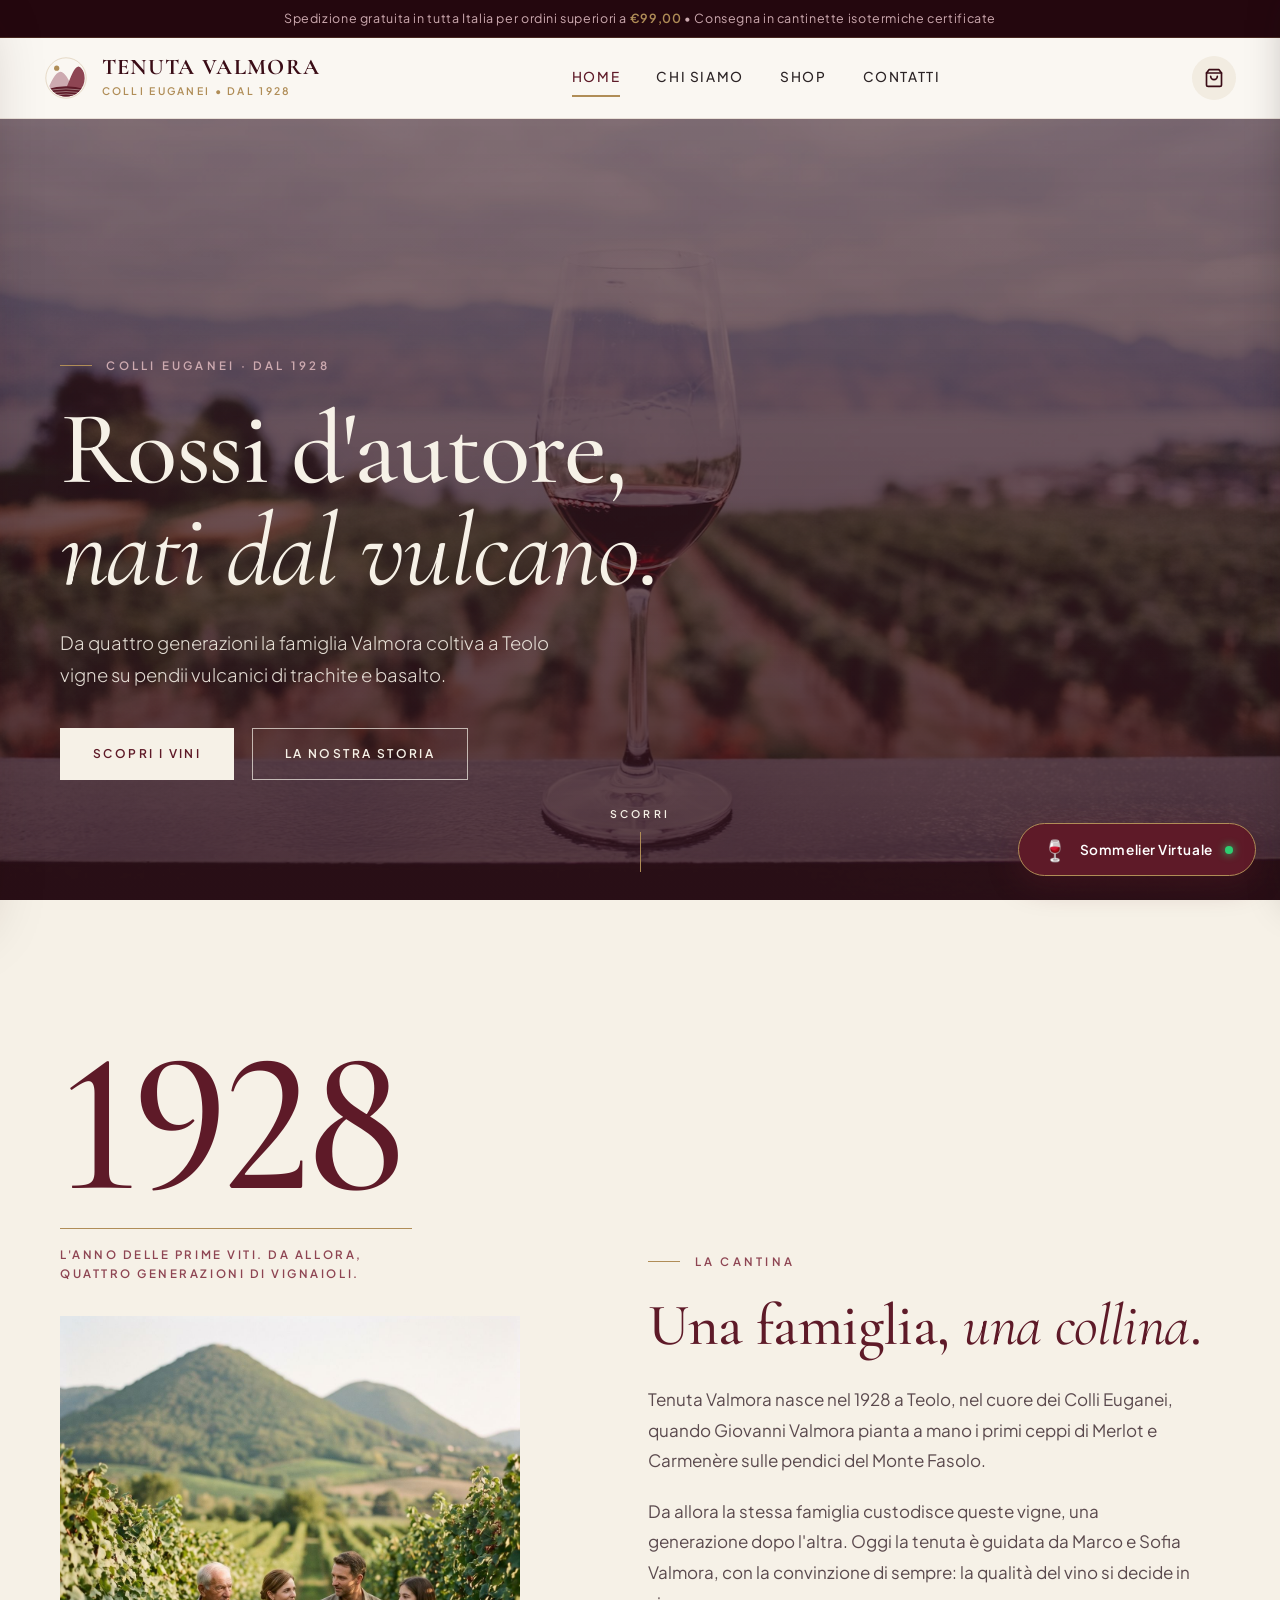
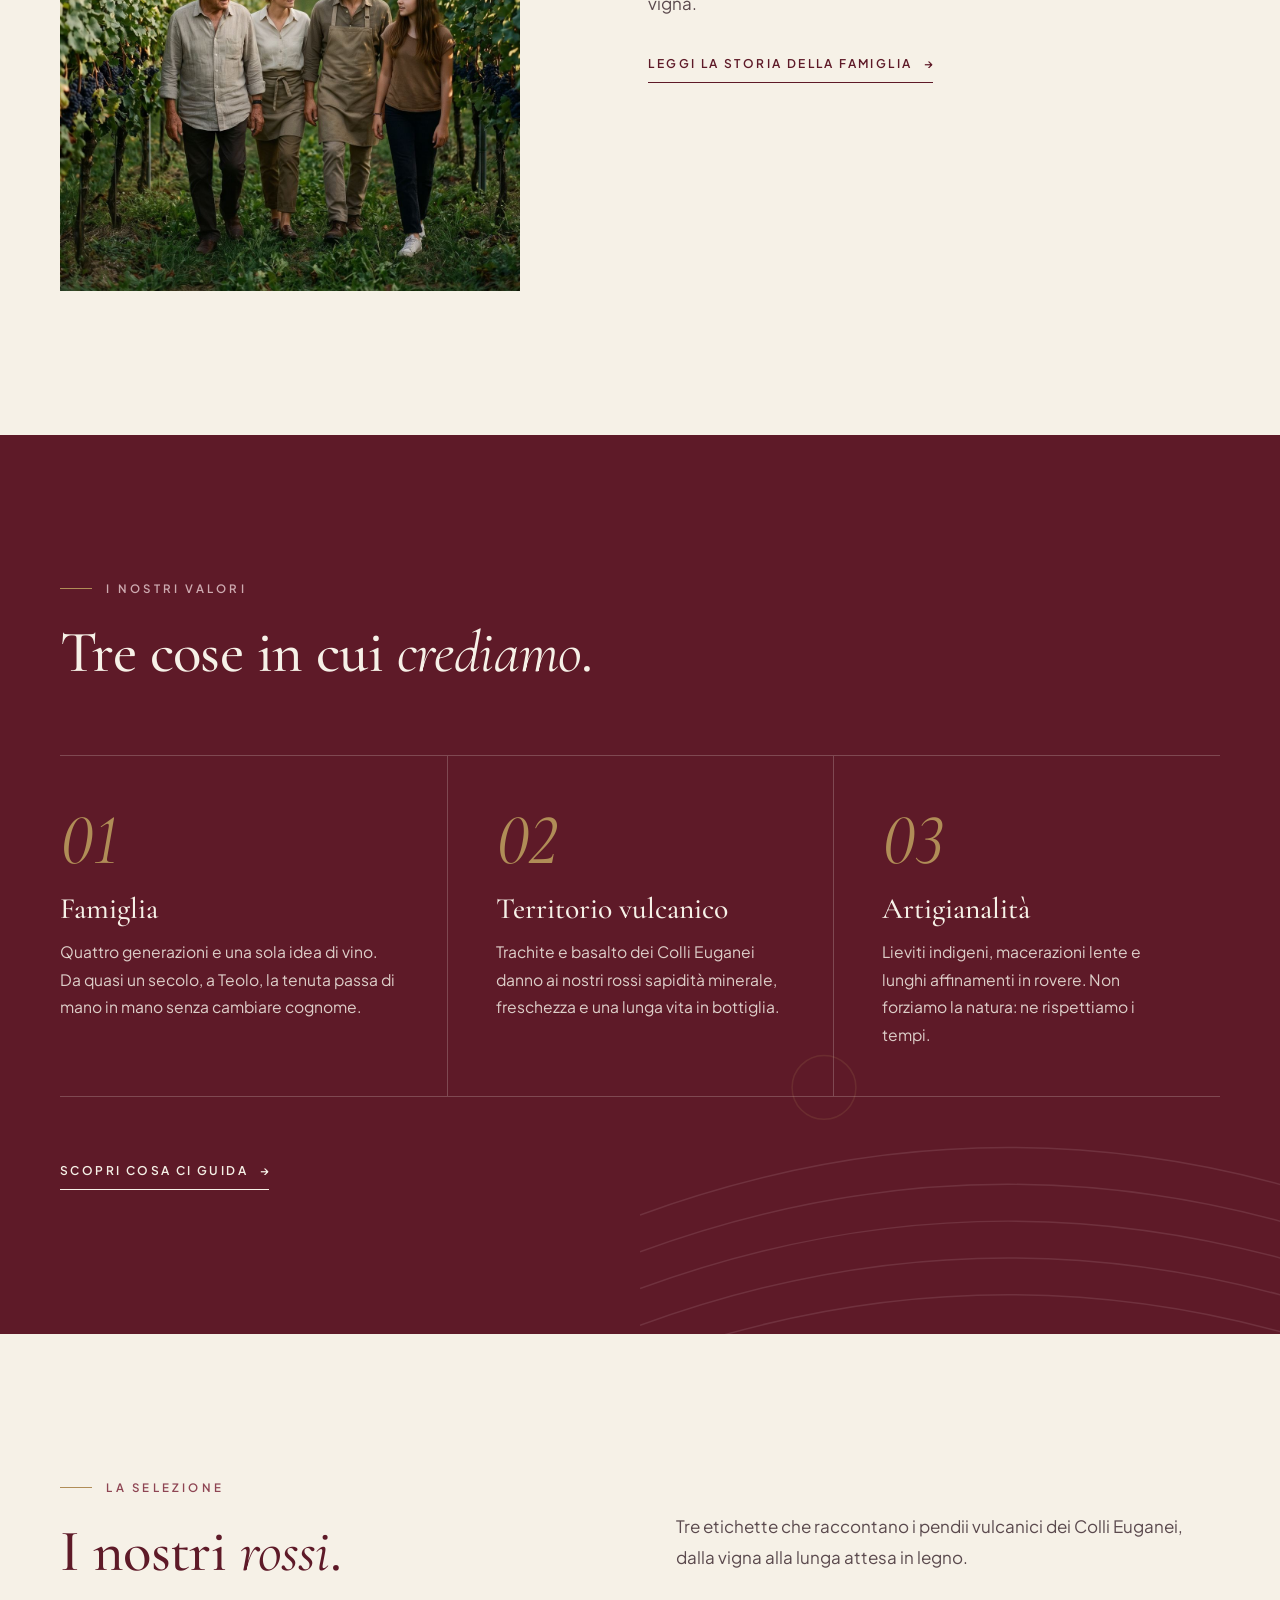
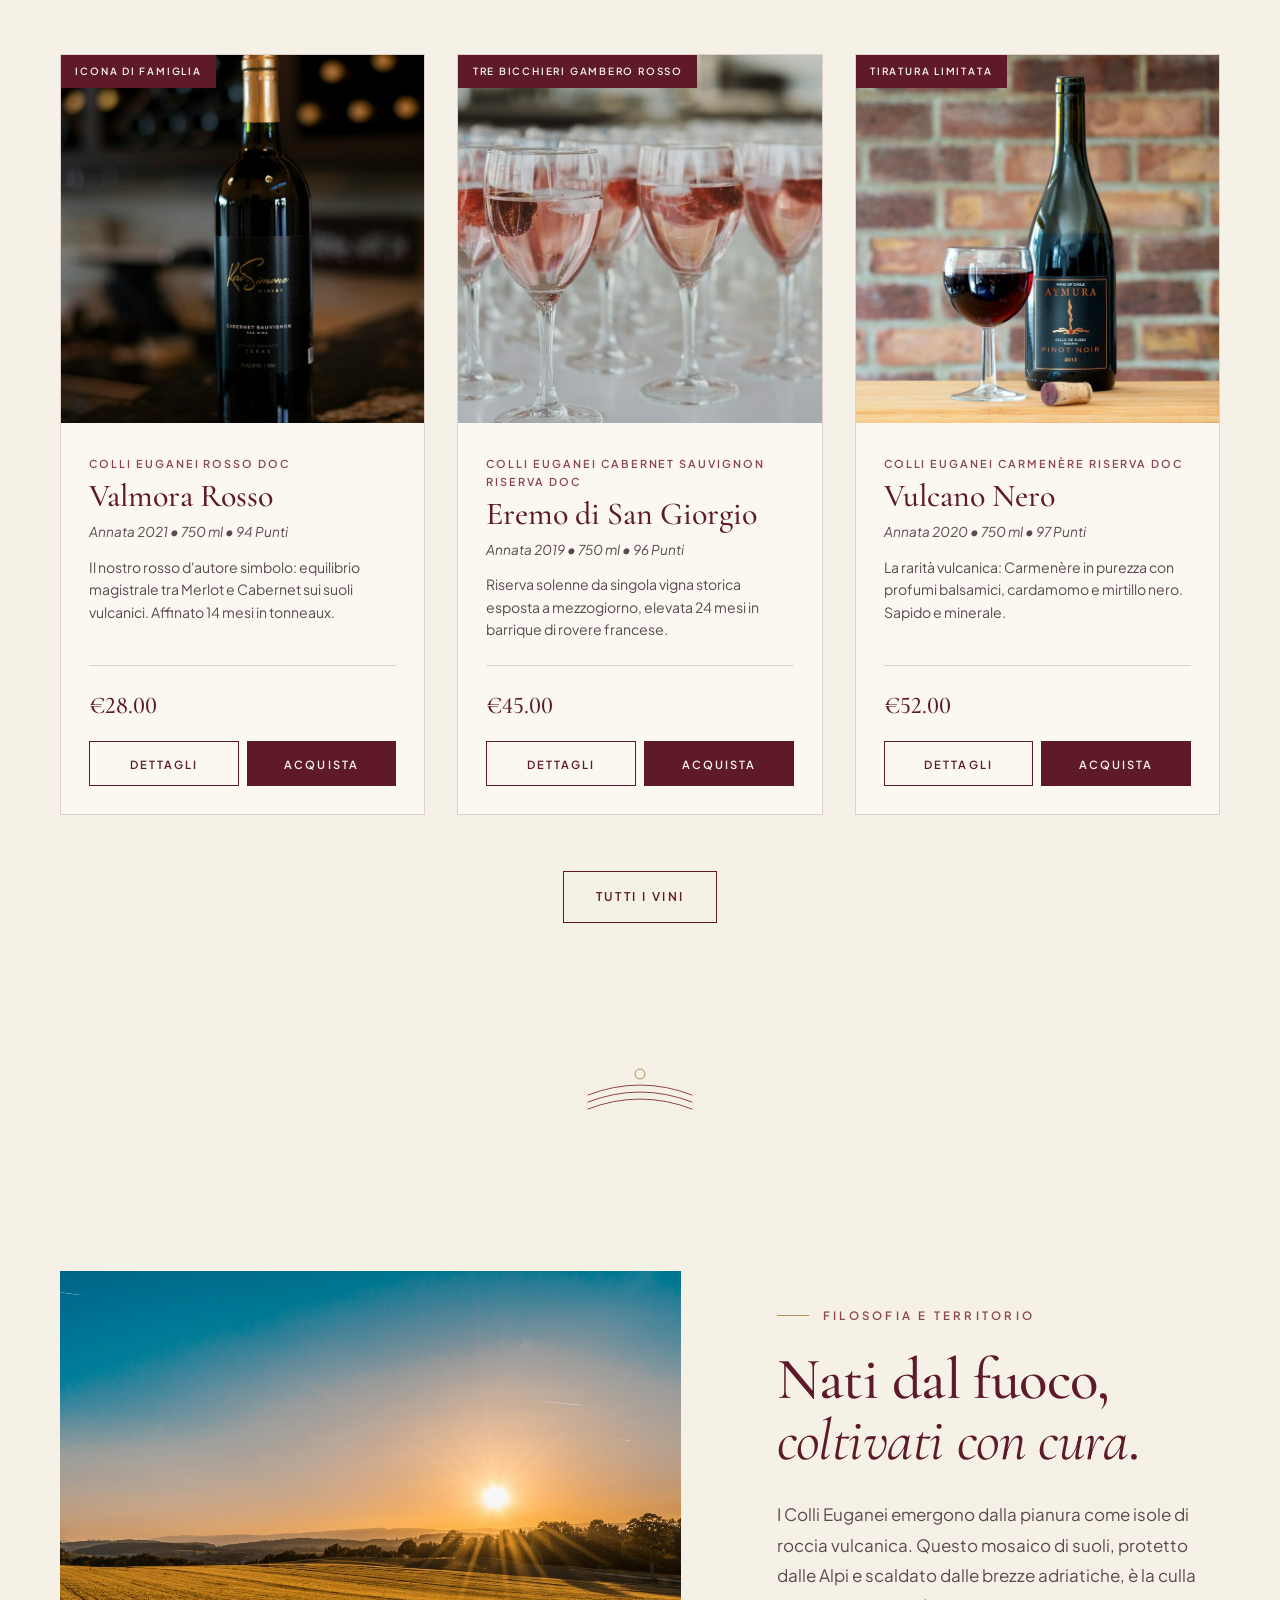
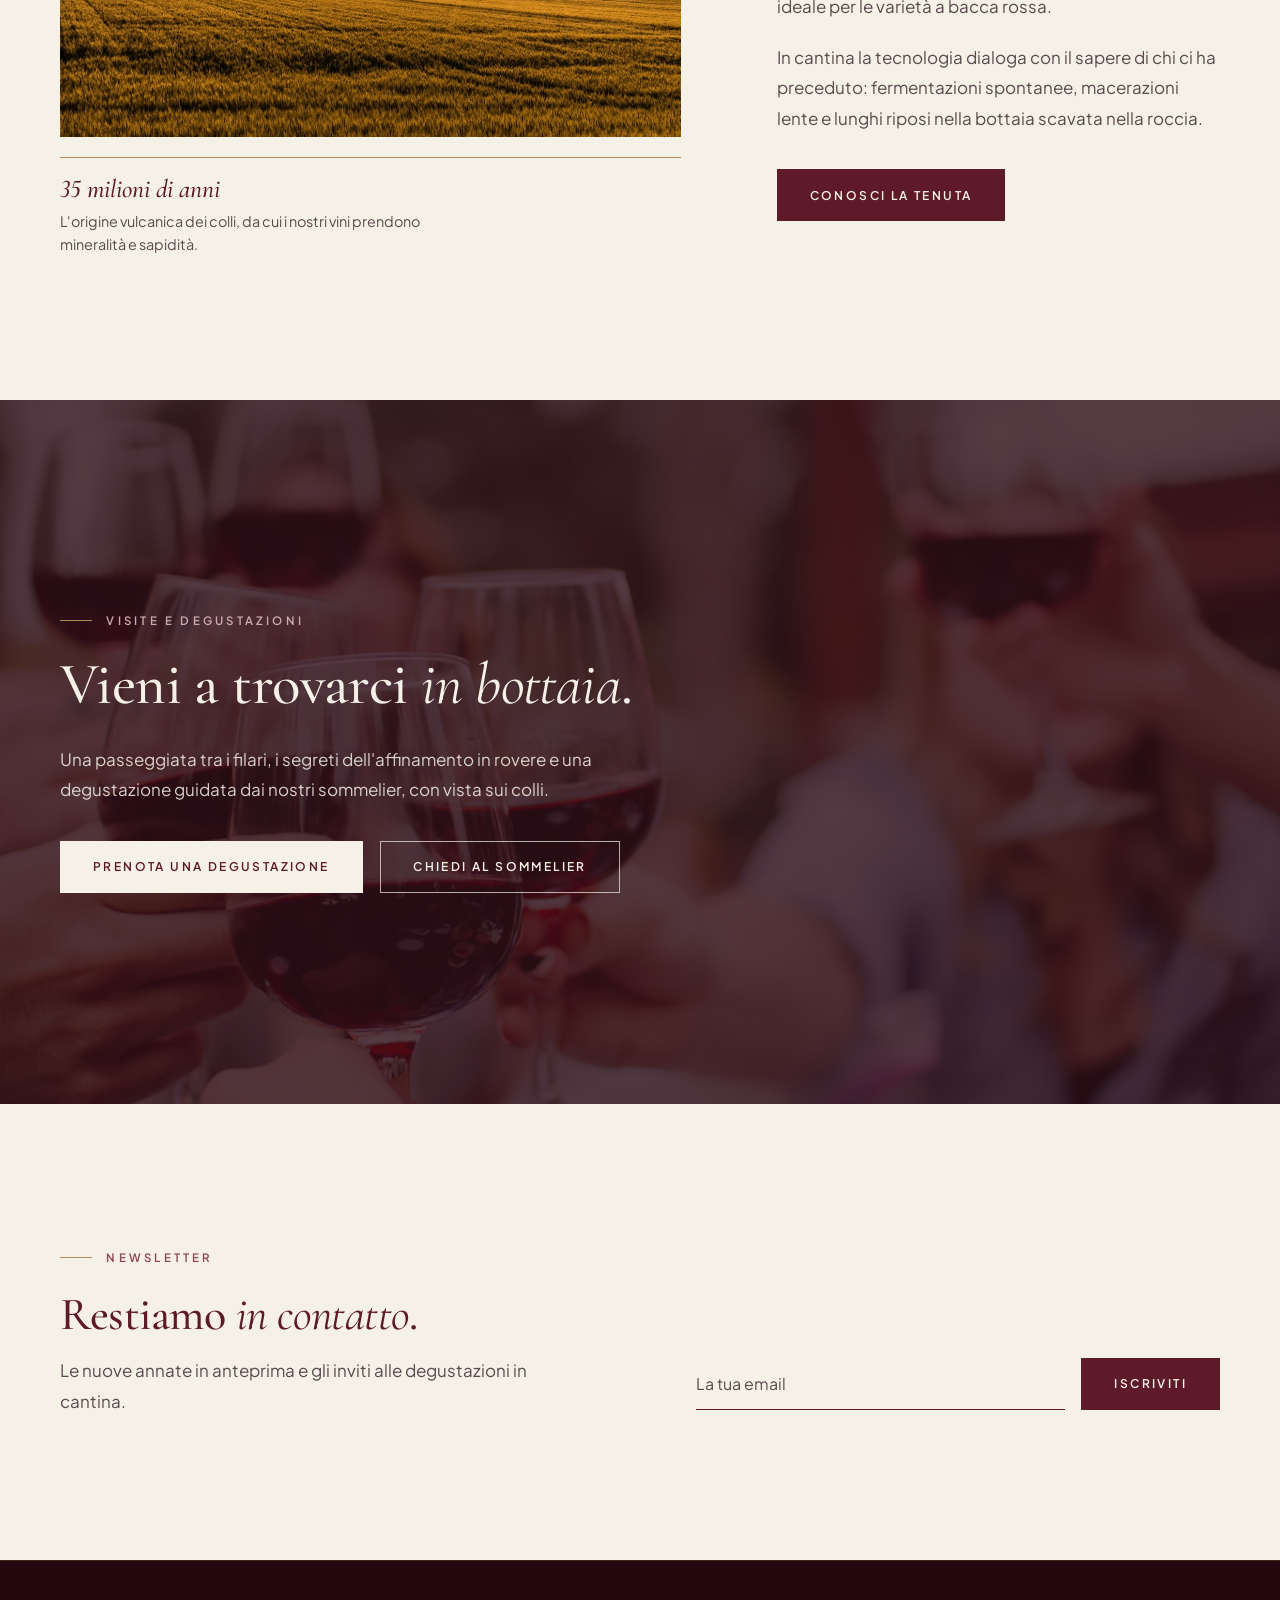
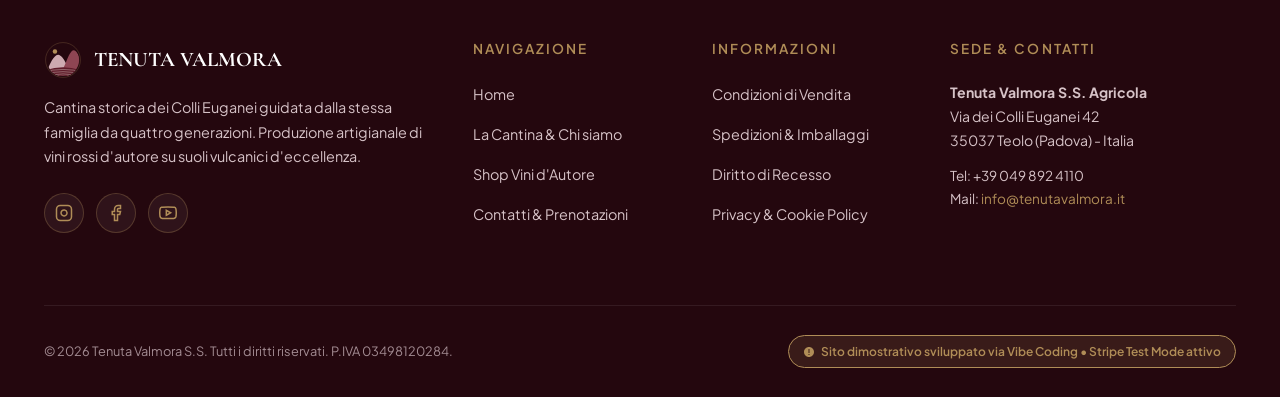
==== index.html @ f2cd77c3 "Recupera la Home di Marco (home.css, home.js, index.html, foto famiglia, video hero) persa con il fo" ====
<!DOCTYPE html>
<html lang="it">
<head>
  <meta charset="UTF-8">
  <meta name="viewport" content="width=device-width, initial-scale=1.0">
  <title>Tenuta Valmora | Rossi d'Autore nei Colli Euganei</title>
  <meta name="description" content="Tenuta Valmora è una cantina storica dei Colli Euganei, guidata dalla stessa famiglia da quattro generazioni e celebre per i suoi grandi rossi d'autore.">
  <link rel="icon" type="image/svg+xml" href="assets/images/logo-valmora.svg">
  <link rel="stylesheet" href="assets/css/style.css">
  <link rel="stylesheet" href="assets/css/components.css">
  <link rel="stylesheet" href="assets/css/home.css">
  <meta property="og:type" content="website">
  <meta property="og:title" content="Tenuta Valmora | Rossi d'autore nei Colli Euganei">
  <meta property="og:description" content="Cantina storica dei Colli Euganei, guidata dalla stessa famiglia da quattro generazioni. Rossi d'autore nati su suoli vulcanici, a Teolo.">
  <meta property="og:image" content="assets/images/hero-vineyard.jpg">
</head>
<body>

  <!-- Topbar Informativa -->
  <div class="topbar">
    <span>Spedizione gratuita in tutta Italia per ordini superiori a <strong>€99,00</strong> &bull; Consegna in cantinette isotermiche certificate</span>
  </div>

  <!-- Header Principale -->
  <header class="site-header">
    <div class="container header-inner">
      <a href="index.html" class="brand-logo-link" aria-label="Tenuta Valmora Home">
        <img src="assets/images/logo-valmora.svg" alt="Tenuta Valmora Logo" class="brand-logo-img">
        <div class="brand-text">
          <span class="brand-title">Tenuta Valmora</span>
          <span class="brand-subtitle">Colli Euganei &bull; Dal 1928</span>
        </div>
      </a>

      <!-- Menu Desktop -->
      <nav class="main-nav" aria-label="Navigazione Principale">
        <a href="index.html" class="nav-link active">Home</a>
        <a href="chi-siamo.html" class="nav-link">Chi siamo</a>
        <a href="shop.html" class="nav-link">Shop</a>
        <a href="contatti.html" class="nav-link">Contatti</a>
      </nav>

      <!-- Azioni Header -->
      <div class="header-actions">
        <button type="button" class="cart-toggle-btn" aria-label="Visualizza carrello">
          <svg width="20" height="20" viewBox="0 0 24 24" fill="none" stroke="currentColor" stroke-width="2" stroke-linecap="round" stroke-linejoin="round">
            <path d="M6 2L3 6v14a2 2 0 0 0 2 2h14a2 2 0 0 0 2-2V6l-3-4z"></path>
            <line x1="3" y1="6" x2="21" y2="6"></line>
            <path d="M16 10a4 4 0 0 1-8 0"></path>
          </svg>
          <span class="cart-badge" style="display:none;">0</span>
        </button>

        <button type="button" class="mobile-menu-btn" id="mobile-menu-btn" aria-label="Apri menu">
          <span></span>
          <span></span>
          <span></span>
        </button>
      </div>
    </div>
  </header>

  <!-- Mobile Drawer -->
  <div class="mobile-nav-overlay" id="mobile-nav-overlay"></div>
  <aside class="mobile-nav-drawer" id="mobile-nav-drawer">
    <div class="mobile-drawer-header">
      <a href="index.html" class="brand-logo-link">
        <img src="assets/images/logo-valmora.svg" alt="Tenuta Valmora" style="width:36px; height:36px;">
        <span class="brand-title" style="font-size:1.15rem;">Tenuta Valmora</span>
      </a>
      <button type="button" class="cart-close-btn" id="mobile-drawer-close" style="color:var(--color-wine-dark);" aria-label="Chiudi menu">&times;</button>
    </div>
    <div class="mobile-drawer-links">
      <a href="index.html" class="mobile-drawer-link active">Home <span>&rarr;</span></a>
      <a href="chi-siamo.html" class="mobile-drawer-link">Chi siamo <span>&rarr;</span></a>
      <a href="shop.html" class="mobile-drawer-link">Shop Online <span>&rarr;</span></a>
      <a href="contatti.html" class="mobile-drawer-link">Contatti <span>&rarr;</span></a>
    </div>
    <div style="margin-top:auto; padding-top:2rem; border-top:1px solid var(--color-border);">
      <p style="font-size:0.8rem; color:var(--color-text-muted); margin-bottom:1rem;">Teolo, Colli Euganei (Padova)<br>Tel: +39 049 892 4110</p>
      <a href="shop.html" class="btn btn-primary" style="width:100%;">Acquista Online</a>
    </div>
  </aside>

  <main class="home-main" id="home-main">

    <!-- Simboli SVG riusati: separatore e archi decorativi -->
    <svg class="home-sprite" aria-hidden="true" focusable="false">
      <symbol id="home-symbol-divider" viewBox="0 0 120 44">
        <circle cx="60" cy="7" r="5" fill="none" stroke="#B08D57" stroke-width="1"/>
        <path d="M8 28 Q60 8 112 28" fill="none" stroke="currentColor" stroke-width="1" stroke-linecap="round"/>
        <path d="M8 35 Q60 15 112 35" fill="none" stroke="currentColor" stroke-width="1" stroke-linecap="round"/>
        <path d="M8 42 Q60 22 112 42" fill="none" stroke="currentColor" stroke-width="1" stroke-linecap="round"/>
      </symbol>
      <symbol id="home-symbol-arcs" viewBox="0 0 600 260">
        <circle cx="150" cy="46" r="26" fill="none" stroke="#B08D57" stroke-width="1.2"/>
        <path d="M0 150 Q300 40 600 150" fill="none" stroke="currentColor" stroke-width="1.2"/>
        <path d="M0 180 Q300 70 600 180" fill="none" stroke="currentColor" stroke-width="1.2"/>
        <path d="M0 210 Q300 100 600 210" fill="none" stroke="currentColor" stroke-width="1.2"/>
        <path d="M0 240 Q300 130 600 240" fill="none" stroke="currentColor" stroke-width="1.2"/>
        <path d="M0 270 Q300 160 600 270" fill="none" stroke="currentColor" stroke-width="1.2"/>
      </symbol>
    </svg>

    <!-- 1. Hero -->
    <section class="home-hero home-on-dark" aria-labelledby="home-hero-title">
      <div class="home-hero__media">
        <img src="assets/images/hero-vineyard.jpg" alt="Vigneti storici Tenuta Valmora sui Colli Euganei" width="1920" height="1280" fetchpriority="high">
      </div>
      <div class="home-container home-hero__content">
        <p class="home-eyebrow">Colli Euganei &middot; dal 1928</p>
        <h1 class="home-hero__title" id="home-hero-title">Rossi d'autore, <em>nati dal vulcano</em>.</h1>
        <p class="home-hero__text">
          Da quattro generazioni la famiglia Valmora coltiva a Teolo vigne
          su pendii vulcanici di trachite e basalto.
        </p>
        <div class="home-actions">
          <a href="shop.html" class="home-btn home-btn--light">Scopri i vini</a>
          <a href="chi-siamo.html" class="home-btn home-btn--outline-light">La nostra storia</a>
        </div>
      </div>
      <a href="#home-presentazione" class="home-scroll">Scorri</a>
    </section>

    <!-- 2. Presentazione -->
    <section class="home-section home-intro" id="home-presentazione" aria-labelledby="home-intro-title">
      <div class="home-container home-intro__grid">
        <div class="home-intro__body home-reveal">
          <p class="home-eyebrow">La cantina</p>
          <h2 class="home-title" id="home-intro-title">Una famiglia, <em>una collina</em>.</h2>
          <p class="home-text">
            Tenuta Valmora nasce nel 1928 a Teolo, nel cuore dei Colli Euganei, quando
            Giovanni Valmora pianta a mano i primi ceppi di Merlot e Carmenère sulle
            pendici del Monte Fasolo.
          </p>
          <p class="home-text">
            Da allora la stessa famiglia custodisce queste vigne, una generazione dopo
            l'altra. Oggi la tenuta è guidata da Marco e Sofia Valmora, con la
            convinzione di sempre: la qualità del vino si decide in vigna.
          </p>
          <a href="chi-siamo.html" class="home-link">Leggi la storia della famiglia</a>
        </div>

        <div class="home-intro__aside home-reveal">
          <p class="home-stat">
            <span class="home-stat__number">1928</span>
            <span class="home-stat__label">L'anno delle prime viti. Da allora, quattro generazioni di vignaioli.</span>
          </p>
          <!-- Segnaposto: sostituire il file mantenendo lo stesso nome -->
          <figure class="home-figure home-intro__figure">
            <img src="assets/images/home/famiglia.jpg" alt="La famiglia Valmora tra i filari della tenuta, a Teolo" width="1200" height="1500" loading="lazy">
          </figure>
        </div>
      </div>
    </section>

    <!-- 3. Valori -->
    <section class="home-section home-values home-on-dark" id="home-valori" aria-labelledby="home-values-title">
      <svg class="home-values__arcs" viewBox="0 0 600 260" aria-hidden="true" focusable="false"><use href="#home-symbol-arcs"/></svg>
      <div class="home-container">
        <div class="home-reveal">
          <p class="home-eyebrow">I nostri valori</p>
          <h2 class="home-title" id="home-values-title">Tre cose in cui <em>crediamo</em>.</h2>
        </div>

        <ol class="home-values__list home-reveal">
          <li class="home-value">
            <span class="home-value__number" aria-hidden="true">01</span>
            <h3 class="home-value__title">Famiglia</h3>
            <p class="home-value__text">
              Quattro generazioni e una sola idea di vino. Da quasi un secolo, a Teolo,
              la tenuta passa di mano in mano senza cambiare cognome.
            </p>
          </li>
          <li class="home-value">
            <span class="home-value__number" aria-hidden="true">02</span>
            <h3 class="home-value__title">Territorio vulcanico</h3>
            <p class="home-value__text">
              Trachite e basalto dei Colli Euganei danno ai nostri rossi sapidità
              minerale, freschezza e una lunga vita in bottiglia.
            </p>
          </li>
          <li class="home-value">
            <span class="home-value__number" aria-hidden="true">03</span>
            <h3 class="home-value__title">Artigianalità</h3>
            <p class="home-value__text">
              Lieviti indigeni, macerazioni lente e lunghi affinamenti in rovere.
              Non forziamo la natura: ne rispettiamo i tempi.
            </p>
          </li>
        </ol>

        <a href="chi-siamo.html" class="home-link home-reveal">Scopri cosa ci guida</a>
      </div>
    </section>

    <!-- 4. I vini -->
    <section class="home-section home-wines" id="home-vini" aria-labelledby="home-wines-title">
      <div class="home-container">
        <div class="home-wines__head home-reveal">
          <div>
            <p class="home-eyebrow">La selezione</p>
            <h2 class="home-title" id="home-wines-title">I nostri <em>rossi</em>.</h2>
          </div>
          <p class="home-text">
            Tre etichette che raccontano i pendii vulcanici dei Colli Euganei,
            dalla vigna alla lunga attesa in legno.
          </p>
        </div>

        <!-- Card prodotto: markup condiviso con lo shop, non modificare qui -->
        <div class="products-grid home-reveal">
        <!-- Vino 1: Valmora Rosso -->
        <article class="product-card">
          <div class="product-badge">Icona di Famiglia</div>
          <div class="product-image-wrapper">
            <img src="assets/images/bottle-rosso.jpg" alt="Valmora Rosso Colli Euganei DOC" class="product-image">
          </div>
          <div class="product-info">
            <span class="product-appellation">Colli Euganei Rosso DOC</span>
            <h3 class="product-name">Valmora Rosso</h3>
            <div class="product-vintage">Annata 2021 &bull; 750 ml &bull; 94 Punti</div>
            <p class="product-desc">Il nostro rosso d'autore simbolo: equilibrio magistrale tra Merlot e Cabernet sui suoli vulcanici. Affinato 14 mesi in tonneaux.</p>
            <div class="product-bottom">
              <div class="product-price">€28.00</div>
              <div style="display:flex; gap:0.5rem;">
                <button type="button" class="btn btn-outline btn-sm" onclick="openProductModal('valmora-rosso-doc')">Dettagli</button>
                <button type="button" class="btn btn-primary btn-sm" onclick="addToCart('valmora-rosso-doc', 1)">Acquista</button>
              </div>
            </div>
          </div>
        </article>

        <!-- Vino 2: Eremo di San Giorgio -->
        <article class="product-card">
          <div class="product-badge">Tre Bicchieri Gambero Rosso</div>
          <div class="product-image-wrapper">
            <img src="assets/images/bottle-cabernet.jpg" alt="Eremo di San Giorgio Cabernet Sauvignon Riserva" class="product-image">
          </div>
          <div class="product-info">
            <span class="product-appellation">Colli Euganei Cabernet Sauvignon Riserva DOC</span>
            <h3 class="product-name">Eremo di San Giorgio</h3>
            <div class="product-vintage">Annata 2019 &bull; 750 ml &bull; 96 Punti</div>
            <p class="product-desc">Riserva solenne da singola vigna storica esposta a mezzogiorno, elevata 24 mesi in barrique di rovere francese.</p>
            <div class="product-bottom">
              <div class="product-price">€45.00</div>
              <div style="display:flex; gap:0.5rem;">
                <button type="button" class="btn btn-outline btn-sm" onclick="openProductModal('eremo-san-giorgio-cabernet')">Dettagli</button>
                <button type="button" class="btn btn-primary btn-sm" onclick="addToCart('eremo-san-giorgio-cabernet', 1)">Acquista</button>
              </div>
            </div>
          </div>
        </article>

        <!-- Vino 3: Vulcano Nero -->
        <article class="product-card">
          <div class="product-badge">Tiratura Limitata</div>
          <div class="product-image-wrapper">
            <img src="assets/images/bottle-carmenere.jpg" alt="Vulcano Nero Carmenère Riserva DOC" class="product-image">
          </div>
          <div class="product-info">
            <span class="product-appellation">Colli Euganei Carmenère Riserva DOC</span>
            <h3 class="product-name">Vulcano Nero</h3>
            <div class="product-vintage">Annata 2020 &bull; 750 ml &bull; 97 Punti</div>
            <p class="product-desc">La rarità vulcanica: Carmenère in purezza con profumi balsamici, cardamomo e mirtillo nero. Sapido e minerale.</p>
            <div class="product-bottom">
              <div class="product-price">€52.00</div>
              <div style="display:flex; gap:0.5rem;">
                <button type="button" class="btn btn-outline btn-sm" onclick="openProductModal('vulcano-nero-carmenere')">Dettagli</button>
                <button type="button" class="btn btn-primary btn-sm" onclick="addToCart('vulcano-nero-carmenere', 1)">Acquista</button>
              </div>
            </div>
          </div>
        </article>
        </div>

        <div class="home-wines__cta home-reveal">
          <a href="shop.html" class="home-btn home-btn--outline">Tutti i vini</a>
        </div>
      </div>
    </section>

    <div class="home-divider-band" aria-hidden="true">
      <svg class="home-divider" viewBox="0 0 120 44" focusable="false"><use href="#home-symbol-divider"/></svg>
    </div>

    <!-- 5. Filosofia e territorio -->
    <section class="home-section home-terroir" id="home-territorio" aria-labelledby="home-terroir-title">
      <div class="home-container home-terroir__grid">
        <figure class="home-figure home-terroir__figure home-reveal">
          <img src="assets/images/colli-euganei.jpg" alt="I colli vulcanici attorno a Tenuta Valmora, coperti di vigne e boschi" width="1600" height="900" loading="lazy">
          <figcaption class="home-terroir__caption">
            <strong>35 milioni di anni</strong>
            <span>L'origine vulcanica dei colli, da cui i nostri vini prendono mineralità e sapidità.</span>
          </figcaption>
        </figure>

        <div class="home-reveal">
          <p class="home-eyebrow">Filosofia e territorio</p>
          <h2 class="home-title" id="home-terroir-title">Nati dal fuoco, <em>coltivati con cura</em>.</h2>
          <p class="home-text">
            I Colli Euganei emergono dalla pianura come isole di roccia vulcanica.
            Questo mosaico di suoli, protetto dalle Alpi e scaldato dalle brezze
            adriatiche, è la culla ideale per le varietà a bacca rossa.
          </p>
          <p class="home-text">
            In cantina la tecnologia dialoga con il sapere di chi ci ha preceduto:
            fermentazioni spontanee, macerazioni lente e lunghi riposi nella bottaia
            scavata nella roccia.
          </p>
          <div class="home-actions">
            <a href="chi-siamo.html" class="home-btn home-btn--solid">Conosci la tenuta</a>
          </div>
        </div>
      </div>
    </section>

    <!-- 6. Invito finale -->
    <section class="home-visit home-on-dark" id="home-visita" aria-labelledby="home-visit-title">
      <div class="home-visit__media">
        <img src="assets/images/cellar-vault.jpg" alt="La bottaia sotterranea di Tenuta Valmora, con le botti di rovere" width="1600" height="1067" loading="lazy">
      </div>
      <div class="home-container">
        <div class="home-visit__content home-reveal">
          <p class="home-eyebrow">Visite e degustazioni</p>
          <h2 class="home-title" id="home-visit-title">Vieni a trovarci <em>in bottaia</em>.</h2>
          <p class="home-text">
            Una passeggiata tra i filari, i segreti dell'affinamento in rovere e una
            degustazione guidata dai nostri sommelier, con vista sui colli.
          </p>
          <div class="home-actions">
            <a href="contatti.html" class="home-btn home-btn--light">Prenota una degustazione</a>
            <button type="button" class="home-btn home-btn--outline-light" onclick="window.toggleChatbot()">Chiedi al sommelier</button>
          </div>
        </div>
      </div>
    </section>

    <!-- 7. Newsletter -->
    <section class="home-section home-newsletter" id="home-newsletter" aria-labelledby="home-newsletter-title">
      <div class="home-container home-newsletter__grid home-reveal">
        <div>
          <p class="home-eyebrow">Newsletter</p>
          <h2 class="home-title" id="home-newsletter-title">Restiamo <em>in contatto</em>.</h2>
          <p class="home-text">
            Le nuove annate in anteprima e gli inviti alle degustazioni in cantina.
          </p>
        </div>
        <!-- id usato da main.js -->
        <form id="newsletter-form" class="home-newsletter__form">
          <label for="home-newsletter-email" class="home-hidden">Indirizzo email</label>
          <input type="email" id="home-newsletter-email" class="home-newsletter__input" placeholder="La tua email" autocomplete="email" required>
          <button type="submit" class="home-btn home-btn--solid">Iscriviti</button>
        </form>
      </div>
    </section>

  </main>

  <!-- Footer Istituzionale -->
  <footer class="site-footer">
    <div class="container">
      <div class="footer-grid">
        <div class="footer-col footer-about">
          <div style="display:flex; align-items:center; gap:0.75rem; margin-bottom:1rem;">
            <img src="assets/images/logo-valmora.svg" alt="Tenuta Valmora" style="width:38px; height:38px;">
            <span style="font-family:var(--font-serif); font-size:1.3rem; color:#FFFFFF; font-weight:700;">TENUTA VALMORA</span>
          </div>
          <p>
            Cantina storica dei Colli Euganei guidata dalla stessa famiglia da quattro generazioni. 
            Produzione artigianale di vini rossi d'autore su suoli vulcanici d'eccellenza.
          </p>
          <div class="footer-social">
            <a href="https://instagram.com" target="_blank" rel="noopener" class="social-icon-btn" aria-label="Instagram">
              <svg width="18" height="18" viewBox="0 0 24 24" fill="none" stroke="currentColor" stroke-width="2"><rect x="2" y="2" width="20" height="20" rx="5" ry="5"></rect><path d="M16 11.37A4 4 0 1 1 12.63 8 4 4 0 0 1 16 11.37z"></path><line x1="17.5" y1="6.5" x2="17.51" y2="6.5"></line></svg>
            </a>
            <a href="https://facebook.com" target="_blank" rel="noopener" class="social-icon-btn" aria-label="Facebook">
              <svg width="18" height="18" viewBox="0 0 24 24" fill="none" stroke="currentColor" stroke-width="2"><path d="M18 2h-3a5 5 0 0 0-5 5v3H7v4h3v8h4v-8h3l1-4h-4V7a1 1 0 0 1 1-1h3z"></path></svg>
            </a>
            <a href="https://youtube.com" target="_blank" rel="noopener" class="social-icon-btn" aria-label="YouTube">
              <svg width="18" height="18" viewBox="0 0 24 24" fill="none" stroke="currentColor" stroke-width="2"><path d="M22.54 6.42a2.78 2.78 0 0 0-1.94-2C18.88 4 12 4 12 4s-6.88 0-8.6.46a2.78 2.78 0 0 0-1.94 2A29 29 0 0 0 1 11.75a29 29 0 0 0 .46 5.33A2.78 2.78 0 0 0 3.4 19c1.72.46 8.6.46 8.6.46s6.88 0 8.6-.46a2.78 2.78 0 0 0 1.94-2 29 29 0 0 0 .46-5.25 29 29 0 0 0-.46-5.33z"></path><polygon points="9.75 15.02 15.5 11.75 9.75 8.48 9.75 15.02"></polygon></svg>
            </a>
          </div>
        </div>

        <div class="footer-col">
          <h4>Navigazione</h4>
          <ul class="footer-links">
            <li><a href="index.html">Home</a></li>
            <li><a href="chi-siamo.html">La Cantina & Chi siamo</a></li>
            <li><a href="shop.html">Shop Vini d'Autore</a></li>
            <li><a href="contatti.html">Contatti & Prenotazioni</a></li>
          </ul>
        </div>

        <div class="footer-col">
          <h4>Informazioni</h4>
          <ul class="footer-links">
            <li><a href="shop.html">Condizioni di Vendita</a></li>
            <li><a href="contatti.html">Spedizioni & Imballaggi</a></li>
            <li><a href="contatti.html">Diritto di Recesso</a></li>
            <li><a href="contatti.html">Privacy & Cookie Policy</a></li>
          </ul>
        </div>

        <div class="footer-col">
          <h4>Sede & Contatti</h4>
          <p style="font-size:0.88rem; line-height:1.7; color:#D6C2C7; margin-bottom:0.75rem;">
            <strong>Tenuta Valmora S.S. Agricola</strong><br>
            Via dei Colli Euganei 42<br>
            35037 Teolo (Padova) - Italia
          </p>
          <p style="font-size:0.85rem; color:#D6C2C7;">
            Tel: +39 049 892 4110<br>
            Mail: <a href="mailto:info@tenutavalmora.it" style="color:var(--color-gold);">info@tenutavalmora.it</a>
          </p>
        </div>
      </div>

      <div class="footer-bottom">
        <div>
          &copy; 2026 Tenuta Valmora S.S. Tutti i diritti riservati. P.IVA 03498120284.
        </div>
        <div class="footer-test-badge">
          <svg width="12" height="12" viewBox="0 0 24 24" fill="currentColor"><path d="M12 2C6.48 2 2 6.48 2 12s4.48 10 10 10 10-4.48 10-10S17.52 2 12 2zm-1 14h2v2h-2zm0-10h2v8h-2z"/></svg>
          Sito dimostrativo sviluppato via Vibe Coding &bull; Stripe Test Mode attivo
        </div>
      </div>
    </div>
  </footer>

  <!-- ========================================================================
       MODALI E COMPONENTI INTERATTIVI GLOBALI
       ======================================================================== -->

  <!-- 1. Carrello Laterale (Cart Drawer) -->
  <div class="cart-backdrop" id="cart-backdrop"></div>
  <div class="cart-drawer" id="cart-drawer">
    <div class="cart-header">
      <div class="cart-header-title">
        <svg width="22" height="22" viewBox="0 0 24 24" fill="none" stroke="currentColor" stroke-width="2"><path d="M6 2L3 6v14a2 2 0 0 0 2 2h14a2 2 0 0 0 2-2V6l-3-4z"></path><line x1="3" y1="6" x2="21" y2="6"></line><path d="M16 10a4 4 0 0 1-8 0"></path></svg>
        <h3>Il Tuo Carrello</h3>
        <span class="cart-header-badge cart-count-val">0</span>
      </div>
      <button type="button" class="cart-close-btn" id="cart-close-btn" aria-label="Chiudi carrello">&times;</button>
    </div>

    <div class="cart-shipping-bar">
      <div class="shipping-bar-text" id="shipping-bar-text">
        <span>Aggiungi per la spedizione gratuita</span>
      </div>
      <div class="shipping-bar-progress">
        <div class="shipping-bar-fill" id="shipping-bar-fill" style="width:0%;"></div>
      </div>
    </div>

    <!-- Items List -->
    <div class="cart-items-container" id="cart-items-container"></div>

    <!-- Empty State -->
    <div class="cart-empty" id="cart-empty-state">
      <div class="cart-empty-icon">🍷</div>
      <h4>Il tuo carrello è vuoto</h4>
      <p style="margin-bottom:1.5rem; font-size:0.9rem;">Non hai ancora aggiunto nessuna bottiglia della nostra cantina.</p>
      <a href="shop.html" class="btn btn-primary" onclick="closeCartDrawer()">Esplora lo Shop</a>
    </div>

    <!-- Footer Carrello con subtotali e checkout -->
    <div class="cart-footer" id="cart-footer" style="display:none;">
      <div class="cart-summary-row">
        <span>Subtotale bottiglie:</span>
        <span id="cart-subtotal-val">€0.00</span>
      </div>
      <div class="cart-summary-row">
        <span>Spedizione isotermica:</span>
        <span id="cart-shipping-val">€7.90</span>
      </div>
      <div class="cart-summary-row total">
        <span>Totale ordine:</span>
        <span id="cart-total-val">€0.00</span>
      </div>
      <button type="button" class="btn btn-gold cart-checkout-btn" id="cart-checkout-btn">
        <svg width="18" height="18" viewBox="0 0 24 24" fill="none" stroke="currentColor" stroke-width="2"><rect x="3" y="11" width="18" height="11" rx="2" ry="2"></rect><path d="M7 11V7a5 5 0 0 1 10 0v4"></path></svg>
        Procedi al Pagamento Sicuro
      </button>
      <p class="cart-guarantee-note">🔒 Pagamento protetto con Stripe &bull; Garanzia bottiglia perfetta</p>
    </div>
  </div>

  <!-- 2. Modale Checkout Stripe (Test Mode) -->
  <div class="checkout-modal-backdrop" id="checkout-modal-backdrop">
    <div class="checkout-modal">
      <div class="checkout-modal-header">
        <div class="checkout-header-info">
          <h3 style="font-family:var(--font-serif); font-size:1.4rem; color:#FFFFFF;">Checkout Tenuta Valmora</h3>
          <span class="stripe-badge-test">⚡ Stripe Test Mode</span>
          <span id="stripe-connected-badge" style="background:rgba(46,204,113,0.18); color:#2ECC71; font-size:0.68rem; padding:0.25rem 0.55rem; border-radius:9999px; border:1px solid #2ECC71;">🟢 Account Collegato (pk_test_51UXz...)</span>
        </div>
        <button type="button" class="checkout-close-btn" id="checkout-close-btn">&times;</button>
      </div>

      <!-- Processing Overlay -->
      <div class="checkout-processing-overlay" id="checkout-processing-overlay">
        <div class="spinner"></div>
        <h4 style="font-size:1.3rem; margin-bottom:0.5rem; color:var(--color-wine-dark);" id="checkout-processing-status">Elaborazione pagamento Stripe in corso...</h4>
        <p style="font-size:0.85rem; color:var(--color-text-muted);">Non chiudere la finestra, stiamo confermando il tuo ordine.</p>
      </div>

      <div class="checkout-modal-body">
        <!-- Banner Autofill Test Stripe -->
        <div class="stripe-test-card-banner" id="stripe-autofill-btn" title="Clicca per compilare automaticamente">
          <div style="display:flex; align-items:center; gap:0.5rem;">
            <span>💡 <strong>Modalità Test Attiva:</strong> Clicca qui per compilare con dati di prova Stripe</span>
          </div>
          <span style="font-weight:700; text-decoration:underline;">Autocompila</span>
        </div>

        <form id="checkout-form">
          <!-- Step 1: Dati di spedizione -->
          <h4 class="checkout-step-title">
            <svg width="18" height="18" viewBox="0 0 24 24" fill="none" stroke="currentColor" stroke-width="2"><path d="M21 10c0 7-9 13-9 13s-9-6-9-13a9 9 0 0 1 18 0z"></path><circle cx="12" cy="10" r="3"></circle></svg>
            1. Indirizzo di Spedizione
          </h4>
          <div class="checkout-form-grid two-cols">
            <div class="form-group">
              <label class="form-label" for="checkout-first-name">Nome *</label>
              <input type="text" id="checkout-first-name" class="form-input" required placeholder="Mario">
            </div>
            <div class="form-group">
              <label class="form-label" for="checkout-last-name">Cognome *</label>
              <input type="text" id="checkout-last-name" class="form-input" required placeholder="Rossi">
            </div>
          </div>

          <div class="checkout-form-grid two-cols">
            <div class="form-group">
              <label class="form-label" for="checkout-email">Email per conferma ordine *</label>
              <input type="email" id="checkout-email" class="form-input" required placeholder="mario.rossi@example.com">
            </div>
            <div class="form-group">
              <label class="form-label" for="checkout-phone">Telefono (per il corriere) *</label>
              <input type="tel" id="checkout-phone" class="form-input" required placeholder="+39 340 1234567">
            </div>
          </div>

          <div class="form-group" style="margin-bottom:1rem;">
            <label class="form-label" for="checkout-address">Indirizzo e Numero Civico *</label>
            <input type="text" id="checkout-address" class="form-input" required placeholder="Via Monte Ceva 15">
          </div>

          <div class="checkout-form-grid" style="grid-template-columns: 2fr 1fr 1fr;">
            <div class="form-group">
              <label class="form-label" for="checkout-city">Città *</label>
              <input type="text" id="checkout-city" class="form-input" required placeholder="Abano Terme">
            </div>
            <div class="form-group">
              <label class="form-label" for="checkout-zip">CAP *</label>
              <input type="text" id="checkout-zip" class="form-input" required placeholder="35031">
            </div>
            <div class="form-group">
              <label class="form-label" for="checkout-province">Provincia *</label>
              <input type="text" id="checkout-province" class="form-input" required placeholder="PD" maxlength="2">
            </div>
          </div>

          <!-- Step 2: Pagamento Stripe Test -->
          <h4 class="checkout-step-title" style="margin-top:1.5rem;">
            <svg width="18" height="18" viewBox="0 0 24 24" fill="none" stroke="currentColor" stroke-width="2"><rect x="1" y="4" width="22" height="16" rx="2" ry="2"></rect><line x1="1" y1="10" x2="23" y2="10"></line></svg>
            2. Pagamento Protetto con Carta (Stripe Test)
          </h4>

          <div class="stripe-box">
            <div class="stripe-box-header">
              <span class="stripe-logo-text">stripe</span>
              <div style="font-size:0.75rem; color:#6B7280; display:flex; align-items:center; gap:4px;">
                <svg width="14" height="14" viewBox="0 0 24 24" fill="none" stroke="#10B981" stroke-width="2"><rect x="3" y="11" width="18" height="11" rx="2" ry="2"></rect><path d="M7 11V7a5 5 0 0 1 10 0v4"></path></svg>
                Connessione SSL 256-bit Crittografata
              </div>
            </div>

            <div class="form-group" style="margin-bottom:1rem;">
              <label class="form-label" for="checkout-card-name">Intestatario Carta *</label>
              <input type="text" id="checkout-card-name" class="form-input" required placeholder="MARIO ROSSI">
            </div>

            <div class="form-group" style="margin-bottom:1rem;">
              <label class="form-label" for="checkout-card-number">Numero Carta *</label>
              <div class="stripe-input-wrapper">
                <input type="text" id="checkout-card-number" class="form-input" required placeholder="4242 4242 4242 4242" maxlength="19">
                <div class="card-icons-inline">
                  <span>💳 Visa</span>
                  <span>Mastercard</span>
                </div>
              </div>
            </div>

            <div class="checkout-form-grid two-cols" style="margin-bottom:0;">
              <div class="form-group">
                <label class="form-label" for="checkout-card-exp">Scadenza (MM/AA) *</label>
                <input type="text" id="checkout-card-exp" class="form-input" required placeholder="12/28" maxlength="5">
              </div>
              <div class="form-group">
                <label class="form-label" for="checkout-card-cvc">CVC / CVV *</label>
                <input type="text" id="checkout-card-cvc" class="form-input" required placeholder="123" maxlength="4">
              </div>
            </div>
          </div>

          <!-- Riepilogo Costi -->
          <div class="checkout-order-summary-box">
            <div class="checkout-summary-row">
              <span>Totale prodotti:</span>
              <span id="checkout-subtotal-val">€0.00</span>
            </div>
            <div class="checkout-summary-row">
              <span>Spedizione:</span>
              <span id="checkout-shipping-val">€0.00</span>
            </div>
            <div class="checkout-summary-row total">
              <span>Totale da Pagare:</span>
              <span id="checkout-total-val">€0.00</span>
            </div>
          </div>

          <button type="submit" class="btn btn-gold" style="width:100%; padding:1rem; font-size:1rem;" id="checkout-submit-btn">
            <span id="checkout-pay-btn-text">Paga Ora in Modalità Test</span> &rarr;
          </button>
        </form>
      </div>
    </div>
  </div>

  <!-- 3. Modale Scheda Prodotto Dettagliata -->
  <div class="product-modal-backdrop" id="product-modal-backdrop">
    <div class="product-modal">
      <button type="button" class="product-modal-close" id="product-modal-close">&times;</button>
      <div class="product-modal-grid">
        <div class="product-modal-visual">
          <img src="" alt="" id="modal-product-img">
        </div>
        <div class="product-modal-content">
          <span class="heading-eyebrow" id="modal-product-appellation">DOC</span>
          <h2 style="font-size:2.2rem; margin-bottom:0.35rem;" id="modal-product-name">Nome Vino</h2>
          <div style="display:flex; align-items:center; gap:0.75rem; margin-bottom:1rem;">
            <span class="product-badge" style="position:static;" id="modal-product-badge">Badge</span>
            <span style="font-size:0.85rem; color:var(--color-text-muted);" id="modal-product-format">750 ml</span>
          </div>

          <div class="product-price" style="font-size:1.8rem; margin-bottom:1.25rem;" id="modal-product-price">€0.00</div>

          <p style="font-size:0.95rem; line-height:1.7; color:var(--color-text-muted); margin-bottom:1.25rem;" id="modal-product-desc"></p>

          <div style="font-size:0.85rem; margin-bottom:1rem;">
            <p><strong>Uve:</strong> <span id="modal-product-grapes"></span></p>
            <p><strong>Terroir:</strong> <span id="modal-product-terroir"></span></p>
          </div>

          <div class="tasting-notes-box">
            <h5>Note di Degustazione</h5>
            <p><strong>Visiva:</strong> <span id="modal-tasting-visual"></span></p>
            <p><strong>Olfattiva:</strong> <span id="modal-tasting-olfactory"></span></p>
            <p><strong>Gustativa:</strong> <span id="modal-tasting-taste"></span></p>
            <p style="margin-top:0.4rem;"><strong>Abbinamenti Consigliati:</strong> <span id="modal-product-pairing"></span></p>
          </div>

          <div style="display:flex; gap:1rem; align-items:center; margin-top:auto;">
            <div style="display:flex; align-items:center; border:1px solid var(--color-border); border-radius:var(--radius-sm); overflow:hidden;">
              <input type="number" id="modal-qty-input" value="1" min="1" max="36" style="width:55px; text-align:center; padding:0.6rem; border:none; font-weight:700;">
            </div>
            <button type="button" class="btn btn-primary" id="modal-add-cart-btn" style="flex-grow:1;">Aggiungi al Carrello</button>
          </div>
        </div>
      </div>
    </div>
  </div>

  <!-- 4. Chatbot Widget (Sommelier Virtuale) -->
  <div class="chatbot-wrapper">
    <!-- Pulsante trigger fluttuante -->
    <button type="button" class="chatbot-trigger-btn" id="chatbot-trigger-btn" aria-label="Apri Sommelier Virtuale">
      <span class="chatbot-trigger-icon">🍷</span>
      <span class="chatbot-trigger-text">Sommelier Virtuale</span>
      <span class="chatbot-trigger-pill"></span>
    </button>

    <!-- Finestra di conversazione -->
    <div class="chatbot-window" id="chatbot-window">
      <div class="chatbot-header">
        <div class="chatbot-header-profile">
          <div class="chatbot-avatar">🍷</div>
          <div>
            <div class="chatbot-title">Sommelier Valmora</div>
            <div class="chatbot-status">
              <span class="status-dot"></span> Assistente Virtuale Attivo
            </div>
          </div>
        </div>
        <button type="button" class="chatbot-header-close" id="chatbot-close-btn">&times;</button>
      </div>

      <!-- Storico messaggi -->
      <div class="chatbot-messages" id="chatbot-messages">
        <div class="chat-bubble bot">
          Benvenuto in <strong>Tenuta Valmora</strong>! Sono il tuo Sommelier Virtuale personale. 
          Come posso aiutarti oggi? Posso fornirti orari per visite in cantina, informazioni sulle spedizioni dei vini, politica resi o consigliarti la bottiglia ideale per la tua tavola.
        </div>
      </div>

      <!-- Chip di scelta rapida -->
      <div class="chatbot-chips">
        <button type="button" class="chip-btn" data-topic="orari">⏰ Orari e Visite</button>
        <button type="button" class="chip-btn" data-topic="spedizioni">📦 Spedizioni e Costi</button>
        <button type="button" class="chip-btn" data-topic="vino">🍷 Consigliami un Vino</button>
        <button type="button" class="chip-btn" data-topic="resi">🔄 Politica Resi</button>
        <button type="button" class="chip-btn" data-topic="contatti">📍 Recapiti</button>
      </div>

      <!-- Input invio domanda -->
      <form class="chatbot-input-area" id="chatbot-form">
        <input type="text" id="chatbot-input" class="chatbot-input" placeholder="Chiedi informazioni o abbinamenti..." autocomplete="off">
        <button type="submit" class="chatbot-send-btn" aria-label="Invia">
          <svg width="16" height="16" viewBox="0 0 24 24" fill="none" stroke="currentColor" stroke-width="2"><line x1="22" y1="2" x2="11" y2="13"></line><polygon points="22 2 15 22 11 13 2 9 22 2"></polygon></svg>
        </button>
      </form>
    </div>
  </div>

  <!-- Script JS -->
  <script src="assets/js/products.js"></script>
  <script src="assets/js/cart.js"></script>
  <script src="assets/js/checkout.js?v=3"></script>
  <script src="assets/js/chatbot.js"></script>
  <script src="assets/js/main.js"></script>
  <script src="assets/js/home.js"></script>
</body>
</html>
---- assets/css/style.css ----
/* ==========================================================================
   TENUTA VALMORA - FOGLIO DI STILE PRINCIPALE
   Ispirato all'eleganza classica e senza tempo delle grandi cantine italiane (antinori.it)
   Colori basati sull'identità e sul logo ufficiale
   ========================================================================== */

@import url('https://fonts.googleapis.com/css2?family=Cormorant+Garamond:ital,wght@0,400;0,500;0,600;0,700;1,400;1,600&family=Plus+Jakarta+Sans:wght@300;400;500;600;700&display=swap');

:root {
  /* Palette Colori Ispirata al Brand & Logo */
  --color-wine: #5E1A28;
  --color-wine-dark: #3A0C16;
  --color-wine-deep: #24070E;
  --color-wine-light: #8E4553;
  --color-wine-rose: #CDAAB0;
  --color-wine-subtle: #F7EFF1;

  --color-gold: #B08D57;
  --color-gold-hover: #C5A059;
  --color-gold-light: #F4EAD9;
  --color-gold-dark: #8C6A35;

  --color-cream: #FAF7F2;
  --color-sand: #F2ECE1;
  --color-paper: #FFFFFF;

  --color-dark: #181113;
  --color-dark-surface: #24191C;
  --color-charcoal: #332A2D;
  --color-text: #2C2426;
  --color-text-muted: #6E6266;
  --color-border: #E8DFD7;
  --color-border-dark: #4A3339;

  /* Tipografia */
  --font-serif: 'Cormorant Garamond', Georgia, serif;
  --font-sans: 'Plus Jakarta Sans', -apple-system, BlinkMacSystemFont, 'Segoe UI', Roboto, sans-serif;

  /* Transizioni e ombre */
  --transition: all 0.3s cubic-bezier(0.25, 0.46, 0.45, 0.94);
  --shadow-sm: 0 2px 8px rgba(36, 7, 14, 0.06);
  --shadow-md: 0 8px 24px rgba(36, 7, 14, 0.10);
  --shadow-lg: 0 16px 40px rgba(36, 7, 14, 0.16);
  --shadow-xl: 0 24px 60px rgba(36, 7, 14, 0.22);

  --radius-sm: 4px;
  --radius-md: 8px;
  --radius-lg: 16px;
  --radius-full: 9999px;

  --container-max: 1240px;
}

/* Reset & Base */
*, *::before, *::after {
  box-sizing: border-box;
  margin: 0;
  padding: 0;
}

html {
  font-size: 16px;
  scroll-behavior: smooth;
}

body {
  font-family: var(--font-sans);
  color: var(--color-text);
  background-color: var(--color-cream);
  line-height: 1.65;
  -webkit-font-smoothing: antialiased;
  -moz-osx-font-smoothing: grayscale;
  overflow-x: hidden;
}

img {
  max-width: 100%;
  height: auto;
  display: block;
}

a {
  color: inherit;
  text-decoration: none;
  transition: var(--transition);
}

button {
  font-family: inherit;
  cursor: pointer;
  border: none;
  background: none;
  transition: var(--transition);
}

ul, ol {
  list-style: none;
}

/* Tipografia Intestazioni */
h1, h2, h3, h4, h5, h6 {
  font-family: var(--font-serif);
  font-weight: 600;
  line-height: 1.2;
  color: var(--color-wine-dark);
}

.heading-eyebrow {
  font-family: var(--font-sans);
  font-size: 0.75rem;
  letter-spacing: 0.22em;
  text-transform: uppercase;
  color: var(--color-gold);
  font-weight: 700;
  margin-bottom: 0.75rem;
  display: inline-block;
}

.heading-eyebrow.light {
  color: var(--color-gold-hover);
}

.section-title {
  font-size: 2.5rem;
  margin-bottom: 1rem;
  letter-spacing: -0.01em;
}

@media (min-width: 768px) {
  .section-title {
    font-size: 3.25rem;
  }
}

.section-subtitle {
  font-size: 1.1rem;
  color: var(--color-text-muted);
  max-width: 640px;
  margin: 0 auto;
}

/* Layout Utilities */
.container {
  width: 100%;
  max-width: var(--container-max);
  margin-left: auto;
  margin-right: auto;
  padding-left: 1.5rem;
  padding-right: 1.5rem;
}

.text-center { text-align: center; }
.text-left { text-align: left; }
.text-gold { color: var(--color-gold); }
.text-wine { color: var(--color-wine); }

/* Pulsanti */
.btn {
  display: inline-flex;
  align-items: center;
  justify-content: center;
  gap: 0.6rem;
  padding: 0.85rem 1.85rem;
  font-size: 0.85rem;
  font-weight: 600;
  letter-spacing: 0.12em;
  text-transform: uppercase;
  border-radius: var(--radius-sm);
  transition: var(--transition);
  text-align: center;
}

.btn-primary {
  background-color: var(--color-wine);
  color: #FFFFFF;
  border: 1px solid var(--color-wine);
}

.btn-primary:hover {
  background-color: var(--color-wine-dark);
  border-color: var(--color-wine-dark);
  transform: translateY(-2px);
  box-shadow: var(--shadow-md);
}

.btn-gold {
  background-color: var(--color-gold);
  color: #FFFFFF;
  border: 1px solid var(--color-gold);
}

.btn-gold:hover {
  background-color: var(--color-gold-hover);
  border-color: var(--color-gold-hover);
  transform: translateY(-2px);
  box-shadow: 0 6px 20px rgba(176, 141, 87, 0.35);
}

.btn-outline {
  background-color: transparent;
  color: var(--color-wine-dark);
  border: 1px solid var(--color-wine-dark);
}

.btn-outline:hover {
  background-color: var(--color-wine-dark);
  color: #FFFFFF;
  transform: translateY(-2px);
}

.btn-outline-white {
  background-color: transparent;
  color: #FFFFFF;
  border: 1px solid rgba(255, 255, 255, 0.7);
}

.btn-outline-white:hover {
  background-color: #FFFFFF;
  color: var(--color-wine-dark);
  border-color: #FFFFFF;
  transform: translateY(-2px);
}

.btn-sm {
  padding: 0.6rem 1.25rem;
  font-size: 0.75rem;
}

/* ==========================================================================
   TOPBAR & HEADER
   ========================================================================== */
.topbar {
  background-color: var(--color-wine-deep);
  color: var(--color-wine-rose);
  font-size: 0.78rem;
  letter-spacing: 0.05em;
  padding: 0.5rem 1rem;
  text-align: center;
  border-bottom: 1px solid rgba(176, 141, 87, 0.25);
}

.topbar strong {
  color: var(--color-gold);
  font-weight: 600;
}

.site-header {
  position: sticky;
  top: 0;
  z-index: 100;
  background-color: rgba(250, 247, 242, 0.95);
  backdrop-filter: blur(12px);
  border-bottom: 1px solid var(--color-border);
  transition: var(--transition);
}

.site-header.scrolled {
  background-color: rgba(250, 247, 242, 0.98);
  box-shadow: var(--shadow-sm);
}

.header-inner {
  display: flex;
  align-items: center;
  justify-content: space-between;
  height: 80px;
}

.brand-logo-link {
  display: flex;
  align-items: center;
  gap: 0.85rem;
  text-decoration: none;
}

.brand-logo-img {
  width: 44px;
  height: 44px;
  object-fit: contain;
}

.brand-text {
  display: flex;
  flex-direction: column;
}

.brand-title {
  font-family: var(--font-serif);
  font-size: 1.4rem;
  font-weight: 700;
  letter-spacing: 0.06em;
  color: var(--color-wine-dark);
  text-transform: uppercase;
  line-height: 1;
}

.brand-subtitle {
  font-family: var(--font-sans);
  font-size: 0.65rem;
  letter-spacing: 0.22em;
  text-transform: uppercase;
  color: var(--color-gold);
  font-weight: 600;
  margin-top: 3px;
}

/* Navigazione Desktop */
.main-nav {
  display: none;
}

@media (min-width: 900px) {
  .main-nav {
    display: flex;
    align-items: center;
    gap: 2.25rem;
  }
}

.nav-link {
  font-size: 0.85rem;
  font-weight: 500;
  letter-spacing: 0.12em;
  text-transform: uppercase;
  color: var(--color-text);
  position: relative;
  padding: 0.5rem 0;
}

.nav-link::after {
  content: '';
  position: absolute;
  bottom: 0;
  left: 0;
  width: 0;
  height: 2px;
  background-color: var(--color-gold);
  transition: var(--transition);
}

.nav-link:hover,
.nav-link.active {
  color: var(--color-wine);
}

.nav-link:hover::after,
.nav-link.active::after {
  width: 100%;
}

/* Header Actions */
.header-actions {
  display: flex;
  align-items: center;
  gap: 1rem;
}

.cart-toggle-btn {
  position: relative;
  display: flex;
  align-items: center;
  justify-content: center;
  width: 44px;
  height: 44px;
  border-radius: 50%;
  background-color: var(--color-sand);
  color: var(--color-wine-dark);
  transition: var(--transition);
}

.cart-toggle-btn:hover {
  background-color: var(--color-wine);
  color: #FFFFFF;
}

.cart-badge {
  position: absolute;
  top: -2px;
  right: -2px;
  background-color: var(--color-gold);
  color: #FFFFFF;
  font-size: 0.7rem;
  font-weight: 700;
  width: 20px;
  height: 20px;
  border-radius: 50%;
  display: flex;
  align-items: center;
  justify-content: center;
  border: 2px solid var(--color-cream);
}

.mobile-menu-btn {
  display: flex;
  flex-direction: column;
  justify-content: center;
  gap: 5px;
  width: 40px;
  height: 40px;
  padding: 8px;
  cursor: pointer;
}

@media (min-width: 900px) {
  .mobile-menu-btn {
    display: none;
  }
}

.mobile-menu-btn span {
  width: 100%;
  height: 2px;
  background-color: var(--color-wine-dark);
  transition: var(--transition);
}

/* Menu Mobile Overlay */
.mobile-nav-overlay {
  position: fixed;
  top: 0;
  left: 0;
  width: 100%;
  height: 100%;
  background: rgba(36, 7, 14, 0.6);
  backdrop-filter: blur(4px);
  z-index: 998;
  opacity: 0;
  pointer-events: none;
  transition: var(--transition);
}

.mobile-nav-overlay.open {
  opacity: 1;
  pointer-events: auto;
}

.mobile-nav-drawer {
  position: fixed;
  top: 0;
  left: -320px;
  width: 300px;
  height: 100%;
  background: var(--color-cream);
  z-index: 999;
  padding: 2rem;
  display: flex;
  flex-direction: column;
  transition: var(--transition);
  box-shadow: var(--shadow-xl);
}

.mobile-nav-drawer.open {
  left: 0;
}

.mobile-drawer-header {
  display: flex;
  justify-content: space-between;
  align-items: center;
  margin-bottom: 2.5rem;
  padding-bottom: 1rem;
  border-bottom: 1px solid var(--color-border);
}

.mobile-drawer-links {
  display: flex;
  flex-direction: column;
  gap: 1.5rem;
}

.mobile-drawer-link {
  font-family: var(--font-serif);
  font-size: 1.5rem;
  color: var(--color-wine-dark);
  font-weight: 600;
  display: flex;
  align-items: center;
  justify-content: space-between;
}

.mobile-drawer-link:hover,
.mobile-drawer-link.active {
  color: var(--color-gold);
}

/* ==========================================================================
   HERO SECTION
   ========================================================================== */
.hero-section {
  position: relative;
  min-height: 85vh;
  display: flex;
  align-items: center;
  background-color: var(--color-dark);
  color: #FFFFFF;
  overflow: hidden;
}

.hero-bg {
  position: absolute;
  top: 0;
  left: 0;
  width: 100%;
  height: 100%;
  object-fit: cover;
  object-position: center;
  opacity: 0.55;
  transform: scale(1.02);
  transition: transform 10s ease;
}

.hero-overlay {
  position: absolute;
  top: 0;
  left: 0;
  width: 100%;
  height: 100%;
  background: linear-gradient(180deg, rgba(36, 7, 14, 0.75) 0%, rgba(24, 17, 19, 0.85) 100%);
}

.hero-content {
  position: relative;
  z-index: 2;
  max-width: 820px;
  padding: 4rem 0;
}

.hero-title {
  font-size: 3rem;
  color: #FFFFFF;
  margin-bottom: 1.5rem;
  line-height: 1.1;
  letter-spacing: -0.01em;
}

@media (min-width: 768px) {
  .hero-title {
    font-size: 4.5rem;
  }
}

.hero-desc {
  font-size: 1.15rem;
  color: var(--color-sand);
  margin-bottom: 2.5rem;
  max-width: 650px;
  font-weight: 300;
  line-height: 1.8;
}

.hero-actions {
  display: flex;
  flex-wrap: wrap;
  gap: 1.25rem;
}

/* Striscia Valori / Pillars */
.trust-strip {
  background-color: var(--color-wine-dark);
  color: var(--color-sand);
  padding: 2rem 0;
  border-top: 1px solid rgba(176, 141, 87, 0.3);
  border-bottom: 1px solid rgba(176, 141, 87, 0.3);
}

.trust-grid {
  display: grid;
  grid-template-columns: repeat(auto-fit, minmax(220px, 1fr));
  gap: 1.5rem;
}

.trust-item {
  display: flex;
  align-items: center;
  gap: 1rem;
}

.trust-icon {
  width: 44px;
  height: 44px;
  border-radius: 50%;
  background-color: rgba(176, 141, 87, 0.15);
  border: 1px solid var(--color-gold);
  color: var(--color-gold);
  display: flex;
  align-items: center;
  justify-content: center;
  flex-shrink: 0;
}

.trust-text h4 {
  font-family: var(--font-sans);
  font-size: 0.9rem;
  font-weight: 600;
  color: #FFFFFF;
  margin-bottom: 0.2rem;
}

.trust-text p {
  font-size: 0.78rem;
  color: var(--color-wine-rose);
  line-height: 1.4;
}

/* ==========================================================================
   SEZIONI GENERALI
   ========================================================================== */
.section {
  padding: 5rem 0;
}

@media (min-width: 768px) {
  .section {
    padding: 7rem 0;
  }
}

.section-dark {
  background-color: var(--color-dark);
  color: #FFFFFF;
}

.section-dark h1,
.section-dark h2,
.section-dark h3 {
  color: #FFFFFF;
}

.section-dark .section-subtitle {
  color: var(--color-wine-rose);
}

.section-sand {
  background-color: var(--color-sand);
}

/* Griglia Prodotti */
.products-grid {
  display: grid;
  grid-template-columns: repeat(auto-fill, minmax(290px, 1fr));
  gap: 2rem;
  margin-top: 3rem;
}

.product-card {
  background: #FFFFFF;
  border-radius: var(--radius-md);
  overflow: hidden;
  border: 1px solid var(--color-border);
  transition: var(--transition);
  display: flex;
  flex-direction: column;
  position: relative;
}

.product-card:hover {
  transform: translateY(-6px);
  box-shadow: var(--shadow-lg);
  border-color: var(--color-gold);
}

.product-badge {
  position: absolute;
  top: 1rem;
  left: 1rem;
  background-color: var(--color-wine-dark);
  color: var(--color-gold-light);
  font-size: 0.68rem;
  font-weight: 700;
  letter-spacing: 0.08em;
  text-transform: uppercase;
  padding: 0.35rem 0.75rem;
  border-radius: var(--radius-sm);
  z-index: 2;
  box-shadow: var(--shadow-sm);
}

.product-image-wrapper {
  position: relative;
  background-color: #F8F6F4;
  height: 320px;
  overflow: hidden;
  display: flex;
  align-items: center;
  justify-content: center;
  padding: 1.5rem;
}

.product-image {
  max-height: 280px;
  width: auto;
  object-fit: contain;
  transition: transform 0.6s cubic-bezier(0.16, 1, 0.3, 1);
}

.product-card:hover .product-image {
  transform: scale(1.06);
}

.product-info {
  padding: 1.5rem;
  display: flex;
  flex-direction: column;
  flex-grow: 1;
}

.product-appellation {
  font-size: 0.75rem;
  letter-spacing: 0.1em;
  text-transform: uppercase;
  color: var(--color-gold);
  font-weight: 600;
  margin-bottom: 0.35rem;
}

.product-name {
  font-family: var(--font-serif);
  font-size: 1.6rem;
  color: var(--color-wine-dark);
  margin-bottom: 0.5rem;
}

.product-vintage {
  font-size: 0.85rem;
  color: var(--color-text-muted);
  font-style: italic;
  margin-bottom: 0.75rem;
}

.product-desc {
  font-size: 0.88rem;
  color: var(--color-text-muted);
  margin-bottom: 1.5rem;
  line-height: 1.6;
  flex-grow: 1;
}

.product-bottom {
  display: flex;
  align-items: center;
  justify-content: space-between;
  padding-top: 1rem;
  border-top: 1px solid var(--color-border);
}

.product-price {
  font-family: var(--font-serif);
  font-size: 1.5rem;
  font-weight: 700;
  color: var(--color-wine-dark);
}

.product-price span {
  font-size: 0.85rem;
  font-weight: 400;
  color: var(--color-text-muted);
}

/* Sezione Split Terroir & Heritage */
.split-grid {
  display: grid;
  grid-template-columns: 1fr;
  gap: 3rem;
  align-items: center;
}

@media (min-width: 900px) {
  .split-grid {
    grid-template-columns: 1fr 1fr;
    gap: 4.5rem;
  }
}

.split-image-box {
  position: relative;
  border-radius: var(--radius-md);
  overflow: hidden;
  box-shadow: var(--shadow-lg);
}

.split-image-box img {
  width: 100%;
  height: 480px;
  object-fit: cover;
}

.split-accent-card {
  position: absolute;
  bottom: 2rem;
  right: 2rem;
  background-color: rgba(255, 255, 255, 0.95);
  backdrop-filter: blur(8px);
  padding: 1.5rem;
  border-radius: var(--radius-sm);
  border-left: 4px solid var(--color-gold);
  max-width: 260px;
  box-shadow: var(--shadow-md);
}

.split-accent-card h4 {
  font-size: 1.2rem;
  margin-bottom: 0.25rem;
}

.split-accent-card p {
  font-size: 0.8rem;
  color: var(--color-text-muted);
}

.split-content p {
  font-size: 1.05rem;
  color: var(--color-text-muted);
  margin-bottom: 1.5rem;
  line-height: 1.8;
}

/* ==========================================================================
   FOOTER
   ========================================================================== */
.site-footer {
  background-color: var(--color-wine-deep);
  color: var(--color-wine-rose);
  padding-top: 5rem;
  border-top: 1px solid rgba(176, 141, 87, 0.25);
}

.footer-grid {
  display: grid;
  grid-template-columns: 1fr;
  gap: 3rem;
  padding-bottom: 4rem;
  border-bottom: 1px solid rgba(255, 255, 255, 0.08);
}

@media (min-width: 768px) {
  .footer-grid {
    grid-template-columns: 2fr 1fr 1fr 1.5fr;
  }
}

.footer-col h4 {
  font-family: var(--font-sans);
  font-size: 0.85rem;
  letter-spacing: 0.15em;
  text-transform: uppercase;
  color: var(--color-gold);
  margin-bottom: 1.5rem;
}

.footer-about p {
  font-size: 0.9rem;
  line-height: 1.7;
  margin-bottom: 1.5rem;
  color: #D6C2C7;
}

.footer-links li {
  margin-bottom: 0.85rem;
}

.footer-links a {
  font-size: 0.9rem;
  color: #D6C2C7;
}

.footer-links a:hover {
  color: var(--color-gold-hover);
  padding-left: 4px;
}

.footer-social {
  display: flex;
  gap: 0.75rem;
  margin-top: 1rem;
}

.social-icon-btn {
  width: 40px;
  height: 40px;
  border-radius: 50%;
  background: rgba(255, 255, 255, 0.05);
  border: 1px solid rgba(176, 141, 87, 0.3);
  color: var(--color-gold);
  display: flex;
  align-items: center;
  justify-content: center;
  transition: var(--transition);
}

.social-icon-btn:hover {
  background: var(--color-gold);
  color: #FFFFFF;
  transform: translateY(-3px);
}

.footer-bottom {
  padding: 1.8rem 0;
  display: flex;
  flex-direction: column;
  gap: 1rem;
  align-items: center;
  justify-content: space-between;
  font-size: 0.8rem;
  color: #A38C93;
}

@media (min-width: 768px) {
  .footer-bottom {
    flex-direction: row;
  }
}

.footer-test-badge {
  display: inline-flex;
  align-items: center;
  gap: 0.4rem;
  background: rgba(176, 141, 87, 0.15);
  border: 1px solid var(--color-gold);
  padding: 0.35rem 0.85rem;
  border-radius: var(--radius-full);
  color: var(--color-gold);
  font-size: 0.75rem;
  font-weight: 600;
}
---- assets/css/components.css ----
/* ==========================================================================
   TENUTA VALMORA - COMPONENTI INTERATTIVI
   Carrello, Checkout Stripe Test, Chatbot Sommelier, Modale Dettagli e Toast
   ========================================================================== */

/* ==========================================================================
   1. CARRELLO LATERALE (CART DRAWER)
   ========================================================================== */
.cart-backdrop {
  position: fixed;
  inset: 0;
  background: rgba(24, 17, 19, 0.7);
  backdrop-filter: blur(4px);
  z-index: 1000;
  opacity: 0;
  pointer-events: none;
  transition: opacity 0.35s cubic-bezier(0.16, 1, 0.3, 1);
}

.cart-backdrop.open {
  opacity: 1;
  pointer-events: auto;
}

.cart-drawer {
  position: fixed;
  top: 0;
  right: -460px;
  width: 100%;
  max-width: 440px;
  height: 100%;
  background: var(--color-cream);
  z-index: 1001;
  display: flex;
  flex-direction: column;
  box-shadow: -10px 0 40px rgba(24, 17, 19, 0.3);
  transition: right 0.4s cubic-bezier(0.16, 1, 0.3, 1);
}

.cart-drawer.open {
  right: 0;
}

.cart-header {
  padding: 1.5rem 1.75rem;
  background-color: var(--color-wine-deep);
  color: #FFFFFF;
  display: flex;
  align-items: center;
  justify-content: space-between;
  border-bottom: 1px solid rgba(176, 141, 87, 0.25);
}

.cart-header-title {
  display: flex;
  align-items: center;
  gap: 0.6rem;
}

.cart-header-title h3 {
  font-family: var(--font-serif);
  font-size: 1.4rem;
  color: #FFFFFF;
}

.cart-header-badge {
  background: var(--color-gold);
  color: #FFFFFF;
  font-size: 0.75rem;
  font-weight: 700;
  padding: 0.2rem 0.55rem;
  border-radius: var(--radius-full);
}

.cart-close-btn {
  color: var(--color-wine-rose);
  width: 36px;
  height: 36px;
  border-radius: 50%;
  display: flex;
  align-items: center;
  justify-content: center;
  font-size: 1.5rem;
  background: rgba(255, 255, 255, 0.05);
}

.cart-close-btn:hover {
  background: rgba(255, 255, 255, 0.15);
  color: #FFFFFF;
}

/* Shipping Progress Bar */
.cart-shipping-bar {
  background: var(--color-sand);
  padding: 0.85rem 1.75rem;
  font-size: 0.8rem;
  border-bottom: 1px solid var(--color-border);
}

.shipping-bar-text {
  display: flex;
  justify-content: space-between;
  margin-bottom: 0.4rem;
  font-weight: 500;
  color: var(--color-text);
}

.shipping-bar-progress {
  height: 6px;
  background: #E0D7CC;
  border-radius: var(--radius-full);
  overflow: hidden;
}

.shipping-bar-fill {
  height: 100%;
  background: linear-gradient(90deg, var(--color-gold) 0%, var(--color-wine) 100%);
  border-radius: var(--radius-full);
  transition: width 0.4s ease;
}

/* Items List */
.cart-items-container {
  flex-grow: 1;
  overflow-y: auto;
  padding: 1.5rem 1.75rem;
}

.cart-item {
  display: flex;
  gap: 1.25rem;
  padding-bottom: 1.25rem;
  margin-bottom: 1.25rem;
  border-bottom: 1px solid var(--color-border);
  align-items: center;
}

.cart-item-img {
  width: 65px;
  height: 85px;
  object-fit: contain;
  background: #FFFFFF;
  border-radius: var(--radius-sm);
  border: 1px solid var(--color-border);
  padding: 0.4rem;
  flex-shrink: 0;
}

.cart-item-details {
  flex-grow: 1;
}

.cart-item-title {
  font-family: var(--font-serif);
  font-size: 1.15rem;
  color: var(--color-wine-dark);
  margin-bottom: 0.15rem;
}

.cart-item-vintage {
  font-size: 0.75rem;
  color: var(--color-gold);
  font-weight: 600;
  margin-bottom: 0.5rem;
}

.cart-item-meta {
  display: flex;
  align-items: center;
  justify-content: space-between;
}

.cart-qty-ctrl {
  display: flex;
  align-items: center;
  border: 1px solid var(--color-border);
  background: #FFFFFF;
  border-radius: var(--radius-sm);
  overflow: hidden;
}

.cart-qty-btn {
  width: 28px;
  height: 28px;
  display: flex;
  align-items: center;
  justify-content: center;
  font-size: 1rem;
  color: var(--color-wine-dark);
  background: #FFFFFF;
}

.cart-qty-btn:hover {
  background: var(--color-sand);
}

.cart-qty-val {
  width: 32px;
  text-align: center;
  font-size: 0.85rem;
  font-weight: 600;
}

.cart-item-price {
  font-family: var(--font-serif);
  font-size: 1.15rem;
  font-weight: 700;
  color: var(--color-wine-dark);
}

.cart-item-remove {
  color: var(--color-text-muted);
  font-size: 0.85rem;
  padding: 4px;
}

.cart-item-remove:hover {
  color: #C0392B;
}

/* Empty Cart */
.cart-empty {
  text-align: center;
  padding: 4rem 1.5rem;
  color: var(--color-text-muted);
}

.cart-empty-icon {
  font-size: 3rem;
  margin-bottom: 1rem;
  opacity: 0.5;
}

.cart-empty h4 {
  font-size: 1.4rem;
  margin-bottom: 0.5rem;
}

/* Cart Footer */
.cart-footer {
  padding: 1.5rem 1.75rem;
  background: #FFFFFF;
  border-top: 1px solid var(--color-border);
  box-shadow: 0 -4px 15px rgba(0, 0, 0, 0.04);
}

.cart-summary-row {
  display: flex;
  justify-content: space-between;
  margin-bottom: 0.6rem;
  font-size: 0.9rem;
  color: var(--color-text-muted);
}

.cart-summary-row.total {
  font-size: 1.25rem;
  color: var(--color-wine-dark);
  font-weight: 700;
  border-top: 1px dashed var(--color-border);
  padding-top: 0.85rem;
  margin-top: 0.85rem;
  font-family: var(--font-serif);
}

.cart-checkout-btn {
  width: 100%;
  margin-top: 1.2rem;
  padding: 1rem;
  font-size: 0.9rem;
  display: flex;
  align-items: center;
  justify-content: center;
  gap: 0.6rem;
}

.cart-guarantee-note {
  text-align: center;
  font-size: 0.75rem;
  color: var(--color-text-muted);
  margin-top: 0.85rem;
}

/* ==========================================================================
   2. CHECKOUT MODAL (STRIPE TEST SIMULATOR)
   ========================================================================== */
.checkout-modal-backdrop {
  position: fixed;
  inset: 0;
  background: rgba(24, 17, 19, 0.85);
  backdrop-filter: blur(8px);
  z-index: 1100;
  display: flex;
  align-items: center;
  justify-content: center;
  padding: 1.5rem;
  opacity: 0;
  pointer-events: none;
  transition: opacity 0.35s ease;
}

.checkout-modal-backdrop.open {
  opacity: 1;
  pointer-events: auto;
}

.checkout-modal {
  background: #FFFFFF;
  border-radius: var(--radius-md);
  width: 100%;
  max-width: 680px;
  max-height: 90vh;
  overflow-y: auto;
  box-shadow: var(--shadow-xl);
  display: flex;
  flex-direction: column;
  position: relative;
  border: 1px solid var(--color-border);
}

.checkout-modal-header {
  padding: 1.5rem 2rem;
  background: var(--color-wine-deep);
  color: #FFFFFF;
  display: flex;
  align-items: center;
  justify-content: space-between;
  border-bottom: 2px solid var(--color-gold);
}

.checkout-header-info {
  display: flex;
  align-items: center;
  gap: 0.75rem;
}

.stripe-badge-test {
  display: inline-flex;
  align-items: center;
  gap: 0.35rem;
  background: #635BFF;
  color: #FFFFFF;
  font-size: 0.68rem;
  font-weight: 700;
  padding: 0.25rem 0.6rem;
  border-radius: var(--radius-full);
  letter-spacing: 0.05em;
  text-transform: uppercase;
}

.checkout-close-btn {
  color: var(--color-wine-rose);
  font-size: 1.5rem;
  width: 36px;
  height: 36px;
  border-radius: 50%;
  display: flex;
  align-items: center;
  justify-content: center;
}

.checkout-close-btn:hover {
  background: rgba(255, 255, 255, 0.15);
  color: #FFFFFF;
}

.checkout-modal-body {
  padding: 2rem;
}

.checkout-step-title {
  font-size: 1.15rem;
  color: var(--color-wine-dark);
  margin-bottom: 1rem;
  display: flex;
  align-items: center;
  gap: 0.5rem;
}

.checkout-form-grid {
  display: grid;
  grid-template-columns: 1fr;
  gap: 1rem;
  margin-bottom: 1.5rem;
}

@media (min-width: 600px) {
  .checkout-form-grid.two-cols {
    grid-template-columns: 1fr 1fr;
  }
}

.form-group {
  display: flex;
  flex-direction: column;
  gap: 0.4rem;
}

.form-label {
  font-size: 0.8rem;
  font-weight: 600;
  color: var(--color-text);
  letter-spacing: 0.02em;
}

.form-input, .form-textarea, .form-select {
  padding: 0.75rem 1rem;
  border: 1px solid var(--color-border);
  border-radius: var(--radius-sm);
  font-family: inherit;
  font-size: 0.9rem;
  background-color: #FFFFFF;
  color: var(--color-text);
  transition: var(--transition);
}

.form-input:focus, .form-textarea:focus, .form-select:focus {
  outline: none;
  border-color: var(--color-wine);
  box-shadow: 0 0 0 3px rgba(94, 26, 40, 0.12);
}

/* Stripe Payment Box */
.stripe-box {
  background: #F8F9FA;
  border: 1px solid #E3E8EE;
  border-radius: var(--radius-md);
  padding: 1.5rem;
  margin-bottom: 1.5rem;
}

.stripe-box-header {
  display: flex;
  justify-content: space-between;
  align-items: center;
  margin-bottom: 1rem;
  padding-bottom: 0.75rem;
  border-bottom: 1px solid #E3E8EE;
}

.stripe-logo-text {
  font-weight: 700;
  color: #635BFF;
  letter-spacing: -0.02em;
  font-size: 1.1rem;
}

.stripe-test-card-banner {
  background: #EEF2FF;
  border: 1px dashed #635BFF;
  padding: 0.65rem 1rem;
  border-radius: var(--radius-sm);
  font-size: 0.8rem;
  color: #4F46E5;
  margin-bottom: 1rem;
  display: flex;
  align-items: center;
  justify-content: space-between;
  cursor: pointer;
}

.stripe-test-card-banner:hover {
  background: #E0E7FF;
}

.stripe-input-wrapper {
  position: relative;
}

.card-icons-inline {
  position: absolute;
  right: 12px;
  top: 50%;
  transform: translateY(-50%);
  display: flex;
  gap: 4px;
  font-size: 0.75rem;
  color: #6B7280;
}

/* Order Totals in Checkout */
.checkout-order-summary-box {
  background: var(--color-sand);
  padding: 1.25rem;
  border-radius: var(--radius-sm);
  margin-bottom: 1.5rem;
}

.checkout-summary-row {
  display: flex;
  justify-content: space-between;
  font-size: 0.9rem;
  margin-bottom: 0.4rem;
}

.checkout-summary-row.total {
  font-size: 1.3rem;
  font-weight: 700;
  color: var(--color-wine-dark);
  font-family: var(--font-serif);
  border-top: 1px solid var(--color-border);
  padding-top: 0.6rem;
  margin-top: 0.6rem;
}

/* Processing Overlay */
.checkout-processing-overlay {
  position: absolute;
  inset: 0;
  background: rgba(255, 255, 255, 0.95);
  display: flex;
  flex-direction: column;
  align-items: center;
  justify-content: center;
  z-index: 10;
  border-radius: var(--radius-md);
  opacity: 0;
  pointer-events: none;
  transition: opacity 0.3s ease;
}

.checkout-processing-overlay.active {
  opacity: 1;
  pointer-events: auto;
}

.spinner {
  width: 50px;
  height: 50px;
  border: 4px solid var(--color-sand);
  border-top-color: var(--color-wine);
  border-radius: 50%;
  animation: spin 1s linear infinite;
  margin-bottom: 1.5rem;
}

@keyframes spin {
  to { transform: rotate(360deg); }
}

/* ==========================================================================
   3. CHATBOT WIDGET (SOMMELIER VIRTUALE)
   ========================================================================== */
.chatbot-wrapper {
  position: fixed;
  bottom: 24px;
  right: 24px;
  z-index: 950;
}

.chatbot-trigger-btn {
  display: flex;
  align-items: center;
  gap: 0.75rem;
  background: var(--color-wine);
  color: #FFFFFF;
  padding: 0.75rem 1.4rem;
  border-radius: var(--radius-full);
  box-shadow: 0 8px 30px rgba(94, 26, 40, 0.35);
  border: 1px solid var(--color-gold);
  cursor: pointer;
  transition: var(--transition);
}

.chatbot-trigger-btn:hover {
  background: var(--color-wine-dark);
  transform: translateY(-3px) scale(1.02);
  box-shadow: 0 12px 35px rgba(94, 26, 40, 0.45);
}

.chatbot-trigger-icon {
  font-size: 1.3rem;
  display: flex;
}

.chatbot-trigger-text {
  font-size: 0.85rem;
  font-weight: 600;
  letter-spacing: 0.04em;
}

.chatbot-trigger-pill {
  width: 8px;
  height: 8px;
  border-radius: 50%;
  background-color: #2ECC71;
  box-shadow: 0 0 8px #2ECC71;
}

/* Finestra Chat */
.chatbot-window {
  position: absolute;
  bottom: calc(100% + 16px);
  right: 0;
  width: 380px;
  max-width: calc(100vw - 32px);
  height: 540px;
  max-height: calc(100vh - 120px);
  background: #FFFFFF;
  border-radius: var(--radius-md);
  box-shadow: var(--shadow-xl);
  border: 1px solid var(--color-border);
  display: flex;
  flex-direction: column;
  overflow: hidden;
  opacity: 0;
  pointer-events: none;
  transform: translateY(20px) scale(0.95);
  transition: all 0.3s cubic-bezier(0.16, 1, 0.3, 1);
}

.chatbot-window.open {
  opacity: 1;
  pointer-events: auto;
  transform: translateY(0) scale(1);
}

.chatbot-header {
  background: var(--color-wine-deep);
  color: #FFFFFF;
  padding: 1.15rem 1.25rem;
  display: flex;
  align-items: center;
  justify-content: space-between;
  border-bottom: 2px solid var(--color-gold);
}

.chatbot-header-profile {
  display: flex;
  align-items: center;
  gap: 0.75rem;
}

.chatbot-avatar {
  width: 38px;
  height: 38px;
  border-radius: 50%;
  background: var(--color-gold);
  display: flex;
  align-items: center;
  justify-content: center;
  color: #FFFFFF;
  font-size: 1.1rem;
}

.chatbot-title {
  font-family: var(--font-serif);
  font-size: 1.1rem;
  color: #FFFFFF;
  line-height: 1.2;
}

.chatbot-status {
  font-size: 0.7rem;
  color: var(--color-gold-light);
  display: flex;
  align-items: center;
  gap: 5px;
}

.status-dot {
  width: 6px;
  height: 6px;
  border-radius: 50%;
  background: #2ECC71;
}

.chatbot-header-close {
  color: var(--color-wine-rose);
  font-size: 1.3rem;
  width: 30px;
  height: 30px;
  display: flex;
  align-items: center;
  justify-content: center;
  border-radius: 50%;
}

.chatbot-header-close:hover {
  background: rgba(255, 255, 255, 0.1);
  color: #FFFFFF;
}

/* Chat Messages */
.chatbot-messages {
  flex-grow: 1;
  overflow-y: auto;
  padding: 1rem 1.25rem;
  display: flex;
  flex-direction: column;
  gap: 0.85rem;
  background-color: #FAF8F5;
}

.chat-bubble {
  max-width: 85%;
  padding: 0.75rem 1rem;
  border-radius: var(--radius-md);
  font-size: 0.86rem;
  line-height: 1.5;
  word-break: break-word;
}

.chat-bubble.bot {
  background: #FFFFFF;
  color: var(--color-text);
  border: 1px solid var(--color-border);
  border-top-left-radius: 2px;
  align-self: flex-start;
  box-shadow: var(--shadow-sm);
}

.chat-bubble.user {
  background: var(--color-wine);
  color: #FFFFFF;
  border-top-right-radius: 2px;
  align-self: flex-end;
}

.chat-product-card {
  background: #FAF7F2;
  border: 1px solid var(--color-gold);
  border-radius: var(--radius-sm);
  padding: 0.75rem;
  margin-top: 0.5rem;
  display: flex;
  gap: 0.75rem;
  align-items: center;
}

.chat-product-thumb {
  width: 45px;
  height: 60px;
  object-fit: contain;
  background: #FFFFFF;
  border-radius: 4px;
}

.chat-product-info h5 {
  font-family: var(--font-serif);
  font-size: 0.95rem;
  margin-bottom: 2px;
}

.chat-product-info p {
  font-size: 0.75rem;
  color: var(--color-text-muted);
}

.chat-product-info .price {
  font-weight: 700;
  color: var(--color-wine);
  font-size: 0.85rem;
}

/* Chat Quick Chips */
.chatbot-chips {
  padding: 0.6rem 1rem;
  background: #FFFFFF;
  border-top: 1px solid var(--color-border);
  display: flex;
  gap: 0.5rem;
  overflow-x: auto;
  scrollbar-width: none;
}

.chatbot-chips::-webkit-scrollbar {
  display: none;
}

.chip-btn {
  background: var(--color-sand);
  color: var(--color-wine-dark);
  font-size: 0.72rem;
  font-weight: 500;
  padding: 0.4rem 0.75rem;
  border-radius: var(--radius-full);
  white-space: nowrap;
  border: 1px solid transparent;
  transition: var(--transition);
}

.chip-btn:hover {
  background: var(--color-gold-light);
  border-color: var(--color-gold);
  color: var(--color-wine-dark);
}

/* Chat Input */
.chatbot-input-area {
  padding: 0.75rem 1rem;
  background: #FFFFFF;
  border-top: 1px solid var(--color-border);
  display: flex;
  align-items: center;
  gap: 0.5rem;
}

.chatbot-input {
  flex-grow: 1;
  border: 1px solid var(--color-border);
  border-radius: var(--radius-full);
  padding: 0.6rem 1rem;
  font-size: 0.85rem;
  font-family: inherit;
  outline: none;
  background: #FAF8F5;
}

.chatbot-input:focus {
  border-color: var(--color-wine);
  background: #FFFFFF;
}

.chatbot-send-btn {
  width: 36px;
  height: 36px;
  border-radius: 50%;
  background: var(--color-wine);
  color: #FFFFFF;
  display: flex;
  align-items: center;
  justify-content: center;
  flex-shrink: 0;
}

.chatbot-send-btn:hover {
  background: var(--color-wine-dark);
}

/* ==========================================================================
   4. PRODUCT DETAILS MODAL (MODALE SCHEDA VINO)
   ========================================================================== */
.product-modal-backdrop {
  position: fixed;
  inset: 0;
  background: rgba(24, 17, 19, 0.85);
  backdrop-filter: blur(8px);
  z-index: 1050;
  display: flex;
  align-items: center;
  justify-content: center;
  padding: 1.5rem;
  opacity: 0;
  pointer-events: none;
  transition: opacity 0.3s ease;
}

.product-modal-backdrop.open {
  opacity: 1;
  pointer-events: auto;
}

.product-modal {
  background: #FFFFFF;
  border-radius: var(--radius-md);
  width: 100%;
  max-width: 900px;
  max-height: 90vh;
  overflow-y: auto;
  position: relative;
  box-shadow: var(--shadow-xl);
}

.product-modal-close {
  position: absolute;
  top: 1rem;
  right: 1rem;
  width: 40px;
  height: 40px;
  border-radius: 50%;
  background: var(--color-sand);
  color: var(--color-wine-dark);
  font-size: 1.5rem;
  display: flex;
  align-items: center;
  justify-content: center;
  z-index: 10;
}

.product-modal-close:hover {
  background: var(--color-wine);
  color: #FFFFFF;
}

.product-modal-grid {
  display: grid;
  grid-template-columns: 1fr;
}

@media (min-width: 768px) {
  .product-modal-grid {
    grid-template-columns: 1fr 1.25fr;
  }
}

.product-modal-visual {
  background: #F8F6F4;
  padding: 3rem 2rem;
  display: flex;
  align-items: center;
  justify-content: center;
  position: relative;
}

.product-modal-visual img {
  max-height: 440px;
  object-fit: contain;
}

.product-modal-content {
  padding: 2.5rem;
  display: flex;
  flex-direction: column;
}

.tasting-notes-box {
  background: var(--color-sand);
  border-left: 3px solid var(--color-gold);
  padding: 1rem 1.25rem;
  border-radius: var(--radius-sm);
  margin: 1.25rem 0;
  font-size: 0.85rem;
}

.tasting-notes-box h5 {
  font-size: 0.75rem;
  text-transform: uppercase;
  letter-spacing: 0.1em;
  color: var(--color-gold-dark);
  margin-bottom: 0.4rem;
}

/* ==========================================================================
   5. TOAST NOTIFICATIONS
   ========================================================================== */
.toast-container {
  position: fixed;
  bottom: 90px;
  left: 24px;
  z-index: 1200;
  display: flex;
  flex-direction: column;
  gap: 0.75rem;
  pointer-events: none;
}

.toast {
  background: var(--color-wine-deep);
  color: #FFFFFF;
  border: 1px solid var(--color-gold);
  padding: 0.85rem 1.4rem;
  border-radius: var(--radius-sm);
  box-shadow: var(--shadow-lg);
  display: flex;
  align-items: center;
  gap: 0.85rem;
  font-size: 0.85rem;
  pointer-events: auto;
  animation: toastIn 0.35s cubic-bezier(0.16, 1, 0.3, 1) forwards;
}

.toast-success-icon {
  color: var(--color-gold);
  font-size: 1.2rem;
}

.toast-view-cart {
  color: var(--color-gold-hover);
  text-decoration: underline;
  margin-left: 0.5rem;
  font-weight: 600;
  cursor: pointer;
}

@keyframes toastIn {
  from {
    opacity: 0;
    transform: translateY(20px);
  }
  to {
    opacity: 1;
    transform: translateY(0);
  }
}
---- assets/css/home.css ----
/* ==========================================================================
   Home: stili della sola index.html (prefisso "home-")
   Caricato dopo components.css. Mobile first.
   ========================================================================== */

.home-main {
  --home-bordeaux: #5E1A28;
  --home-bordeaux-scuro: #2E0C14;
  --home-vinaccia: #8E4553;
  --home-rosa: #CDAAB0;
  --home-oro: #B08D57;
  --home-crema: #F6F1E7;
  --home-testo: #2A1A1D;
  --home-testo-tenue: #5B4A4E;
  --home-linea: rgba(94, 26, 40, 0.18);
  --home-linea-chiara: rgba(246, 241, 231, 0.22);
  --home-ease: cubic-bezier(0.2, 0.6, 0.2, 1);

  display: block;
  background-color: var(--home-crema);
  color: var(--home-testo);
}

/* --- Elementi di base ---------------------------------------------------- */

.home-container {
  width: 100%;
  max-width: 1240px;
  margin: 0 auto;
  padding: 0 1.5rem;
}

.home-section {
  padding: 5rem 0;
  scroll-margin-top: 80px;
}

.home-hidden {
  position: absolute;
  width: 1px;
  height: 1px;
  overflow: hidden;
  clip: rect(0 0 0 0);
  white-space: nowrap;
}

.home-sprite {
  position: absolute;
  width: 0;
  height: 0;
}

.home-eyebrow {
  display: flex;
  align-items: center;
  gap: 0.9rem;
  margin: 0 0 1.5rem;
  font-family: var(--font-sans);
  font-size: 0.72rem;
  font-weight: 600;
  letter-spacing: 0.28em;
  text-transform: uppercase;
  color: var(--home-vinaccia);
}

.home-eyebrow::before {
  content: '';
  flex: 0 0 2rem;
  height: 1px;
  background-color: var(--home-oro);
}

.home-title {
  margin: 0 0 1.75rem;
  font-family: var(--font-serif);
  font-size: clamp(2.5rem, 9vw, 4.25rem);
  font-weight: 500;
  line-height: 1.04;
  letter-spacing: -0.01em;
  color: var(--home-bordeaux);
}

.home-title em {
  font-style: italic;
  font-weight: 400;
}

.home-text {
  max-width: 34rem;
  margin: 0 0 1.25rem;
  font-size: 1.0625rem;
  line-height: 1.8;
  color: var(--home-testo-tenue);
}

/* Varianti su fondo scuro */
.home-on-dark .home-eyebrow { color: var(--home-rosa); }
.home-on-dark .home-title { color: var(--home-crema); }
.home-on-dark .home-text { color: rgba(246, 241, 231, 0.84); }

/* --- Bottoni e link ------------------------------------------------------ */

.home-btn {
  display: inline-flex;
  align-items: center;
  justify-content: center;
  min-height: 3.25rem;
  padding: 0.75rem 2rem;
  border: 1px solid var(--home-bordeaux);
  border-radius: 0;
  font-family: var(--font-sans);
  font-size: 0.75rem;
  font-weight: 600;
  letter-spacing: 0.2em;
  line-height: 1.3;
  text-align: center;
  text-transform: uppercase;
  cursor: pointer;
  transition: background-color 0.3s ease, color 0.3s ease, border-color 0.3s ease;
}

.home-btn--solid {
  background-color: var(--home-bordeaux);
  color: var(--home-crema);
}

.home-btn--solid:hover {
  background-color: var(--home-bordeaux-scuro);
  border-color: var(--home-bordeaux-scuro);
}

.home-btn--outline {
  background-color: transparent;
  color: var(--home-bordeaux);
}

.home-btn--outline:hover {
  background-color: var(--home-bordeaux);
  color: var(--home-crema);
}

.home-btn--light {
  background-color: var(--home-crema);
  border-color: var(--home-crema);
  color: var(--home-bordeaux);
}

.home-btn--light:hover {
  background-color: transparent;
  color: var(--home-crema);
}

.home-btn--outline-light {
  background-color: transparent;
  border-color: rgba(246, 241, 231, 0.7);
  color: var(--home-crema);
}

.home-btn--outline-light:hover {
  background-color: var(--home-crema);
  border-color: var(--home-crema);
  color: var(--home-bordeaux);
}

.home-actions {
  display: flex;
  flex-direction: column;
  gap: 0.9rem;
  margin-top: 2.25rem;
}

.home-link {
  display: inline-flex;
  align-items: center;
  gap: 0.75rem;
  margin-top: 1rem;
  padding-bottom: 0.5rem;
  border-bottom: 1px solid currentColor;
  font-size: 0.75rem;
  font-weight: 600;
  letter-spacing: 0.2em;
  text-transform: uppercase;
  color: var(--home-bordeaux);
}

.home-link::after {
  content: '\2192';
  letter-spacing: 0;
  transition: transform 0.3s ease;
}

.home-link:hover::after { transform: translateX(5px); }
.home-link:hover { color: var(--home-vinaccia); }

.home-on-dark .home-link { color: var(--home-crema); }
.home-on-dark .home-link:hover { color: var(--home-rosa); }

/* Focus da tastiera */
.home-main a:focus-visible,
.home-main button:focus-visible,
.home-main input:focus-visible {
  outline: 2px solid var(--home-bordeaux);
  outline-offset: 3px;
}

.home-on-dark a:focus-visible,
.home-on-dark button:focus-visible {
  outline-color: var(--home-crema);
}

/* --- Separatore (archi e cerchio del logo) ------------------------------- */

.home-divider {
  display: block;
  width: 7.5rem;
  height: 2.75rem;
  margin: 0 auto;
  color: var(--home-vinaccia);
}

.home-divider-band {
  padding: 0 0 1rem;
}

/* --- 1. Hero ------------------------------------------------------------- */

.home-hero {
  position: relative;
  isolation: isolate;
  display: flex;
  align-items: flex-end;
  min-height: 34rem;
  min-height: max(34rem, calc(100vh - var(--home-offset, 116px)));
  min-height: max(34rem, calc(100svh - var(--home-offset, 116px)));
  overflow: hidden;
  background-color: var(--home-bordeaux-scuro);
  color: var(--home-crema);
}

.home-hero__media {
  position: absolute;
  inset: 0;
  z-index: -1;
}

.home-hero__media img {
  width: 100%;
  height: 100%;
  object-fit: cover;
  object-position: center;
  animation: home-zoom 24s ease-out forwards;
}

/* Velo bordeaux scuro */
.home-hero__media::after {
  content: '';
  position: absolute;
  inset: 0;
  background: linear-gradient(180deg, rgba(46, 12, 20, 0.58) 0%, rgba(46, 12, 20, 0.8) 100%);
}

.home-hero__content {
  padding-top: 2.5rem;
  padding-bottom: 7rem;
}

.home-hero__content > * {
  animation: home-rise 1.1s var(--home-ease) both;
}

.home-hero__content > :nth-child(2) { animation-delay: 0.12s; }
.home-hero__content > :nth-child(3) { animation-delay: 0.24s; }
.home-hero__content > :nth-child(4) { animation-delay: 0.36s; }

.home-hero__title {
  max-width: 13ch;
  margin: 0 0 1.5rem;
  font-family: var(--font-serif);
  font-size: clamp(3rem, 13vw, 6.5rem);
  font-weight: 500;
  line-height: 0.98;
  letter-spacing: -0.015em;
  color: var(--home-crema);
}

.home-hero__title em {
  font-style: italic;
  font-weight: 400;
}

.home-hero__text {
  max-width: 32rem;
  margin: 0;
  font-size: 1.0625rem;
  font-weight: 300;
  line-height: 1.75;
  color: rgba(246, 241, 231, 0.9);
}

/* Indicazione "scorri": a sinistra su mobile, lontana dal pulsante del chatbot */
.home-scroll {
  position: absolute;
  left: 1.5rem;
  bottom: 1.75rem;
  display: flex;
  flex-direction: column;
  align-items: center;
  gap: 0.6rem;
  font-size: 0.66rem;
  font-weight: 600;
  letter-spacing: 0.3em;
  text-transform: uppercase;
  color: var(--home-crema);
}

.home-scroll::after {
  content: '';
  width: 1px;
  height: 2.5rem;
  background-color: var(--home-oro);
  transform-origin: top;
  animation: home-scroll-line 2.6s ease-in-out infinite;
}

@keyframes home-zoom {
  from { transform: scale(1); }
  to { transform: scale(1.08); }
}

@keyframes home-rise {
  from { opacity: 0; transform: translateY(1.5rem); }
  to { opacity: 1; transform: none; }
}

@keyframes home-scroll-line {
  0% { transform: scaleY(0); }
  50% { transform: scaleY(1); }
  100% { transform: scaleY(1); opacity: 0; }
}

/* --- 2. Presentazione ---------------------------------------------------- */

.home-intro__grid {
  display: grid;
  gap: 3.5rem;
}

.home-stat {
  margin: 0 0 2rem;
}

.home-stat__number {
  display: block;
  font-family: var(--font-serif);
  font-size: clamp(6.5rem, 34vw, 12.5rem);
  font-weight: 500;
  font-variant-numeric: lining-nums;
  line-height: 0.8;
  letter-spacing: -0.03em;
  color: var(--home-bordeaux);
}

.home-stat__label {
  display: block;
  max-width: 22rem;
  margin-top: 1.5rem;
  padding-top: 1rem;
  border-top: 1px solid var(--home-oro);
  font-size: 0.72rem;
  font-weight: 600;
  letter-spacing: 0.22em;
  line-height: 1.7;
  text-transform: uppercase;
  color: var(--home-vinaccia);
}

.home-figure {
  margin: 0;
}

.home-figure img {
  width: 100%;
  height: auto;
  object-fit: cover;
}

.home-intro__figure img { aspect-ratio: 4 / 5; }

/* --- 3. Valori ----------------------------------------------------------- */

.home-values {
  position: relative;
  overflow: hidden;
  background-color: var(--home-bordeaux);
  color: var(--home-crema);
}

.home-values__arcs {
  position: absolute;
  right: -6rem;
  bottom: -1rem;
  width: 34rem;
  max-width: none;
  height: auto;
  color: var(--home-rosa);
  opacity: 0.16;
  pointer-events: none;
}

.home-values .home-container {
  position: relative;
}

.home-values__list {
  display: grid;
  margin: 3rem 0 2.5rem;
  padding: 0;
  list-style: none;
}

.home-value {
  padding: 2.25rem 0;
  border-top: 1px solid var(--home-linea-chiara);
}

.home-value:last-child {
  border-bottom: 1px solid var(--home-linea-chiara);
}

.home-value__number {
  display: block;
  margin-bottom: 1rem;
  font-family: var(--font-serif);
  font-size: 3.5rem;
  font-style: italic;
  font-weight: 400;
  font-variant-numeric: lining-nums;
  line-height: 1;
  color: var(--home-oro);
}

.home-value__title {
  margin: 0 0 0.75rem;
  font-family: var(--font-serif);
  font-size: 1.85rem;
  font-weight: 500;
  line-height: 1.15;
  color: var(--home-crema);
}

.home-value__text {
  max-width: 24rem;
  margin: 0;
  font-size: 0.98rem;
  line-height: 1.75;
  color: rgba(246, 241, 231, 0.84);
}

/* --- 4. I vini ----------------------------------------------------------- */

.home-wines__head {
  display: grid;
  gap: 0.5rem;
}

.home-wines__head .home-title { margin-bottom: 1rem; }
.home-wines__head .home-text { margin-bottom: 0; }

.home-wines__cta {
  display: flex;
  justify-content: center;
  margin-top: 3.5rem;
}

/* Le card arrivano dallo shop: qui se ne cambia solo l'aspetto */
.home-wines .products-grid {
  grid-template-columns: 1fr;
  gap: 1.5rem;
  margin-top: 3rem;
}

.home-wines .product-card {
  background-color: #FBF8F1;
  border: 1px solid var(--home-linea);
  border-radius: 0;
  transition: border-color 0.4s ease;
}

.home-wines .product-card:hover {
  transform: none;
  box-shadow: none;
  border-color: var(--home-oro);
}

.home-wines .product-badge {
  top: 0;
  left: 0;
  padding: 0.5rem 0.9rem;
  border-radius: 0;
  box-shadow: none;
  background-color: var(--home-bordeaux);
  color: var(--home-crema);
  font-size: 0.62rem;
  font-weight: 600;
  letter-spacing: 0.18em;
}

.home-wines .product-image-wrapper {
  height: 20rem;
  padding: 0;
  background-color: #EFE8DB;
}

.home-wines .product-image {
  width: 100%;
  height: 100%;
  max-height: none;
  object-fit: cover;
  transition: transform 1.2s var(--home-ease);
}

.home-wines .product-card:hover .product-image {
  transform: scale(1.03);
}

.home-wines .product-info {
  padding: 1.75rem 1.5rem 1.5rem;
}

.home-wines .product-appellation {
  font-size: 0.68rem;
  letter-spacing: 0.18em;
  line-height: 1.6;
  color: var(--home-vinaccia);
}

.home-wines .product-name {
  font-size: 2rem;
  font-weight: 500;
  line-height: 1.1;
  color: var(--home-bordeaux);
}

.home-wines .product-vintage,
.home-wines .product-desc {
  color: var(--home-testo-tenue);
}

.home-wines .product-bottom {
  flex-direction: column;
  align-items: stretch;
  gap: 1rem;
  padding-top: 1.25rem;
  border-top-color: var(--home-linea);
}

.home-wines .product-price {
  font-weight: 500;
  font-variant-numeric: lining-nums;
  color: var(--home-bordeaux);
}

.home-wines .product-card .btn {
  flex: 1 1 0;
  padding: 0.9rem 0.5rem;
  border-radius: 0;
  font-size: 0.7rem;
  letter-spacing: 0.18em;
}

.home-wines .product-card .btn:hover {
  transform: none;
  box-shadow: none;
}

.home-wines .product-card .btn-primary {
  background-color: var(--home-bordeaux);
  border-color: var(--home-bordeaux);
  color: var(--home-crema);
}

.home-wines .product-card .btn-primary:hover {
  background-color: var(--home-bordeaux-scuro);
  border-color: var(--home-bordeaux-scuro);
}

.home-wines .product-card .btn-outline {
  border-color: var(--home-bordeaux);
  color: var(--home-bordeaux);
}

.home-wines .product-card .btn-outline:hover {
  background-color: var(--home-bordeaux);
  color: var(--home-crema);
}

.home-wines .product-card .btn:focus-visible {
  outline: 2px solid var(--home-bordeaux);
  outline-offset: 3px;
}

/* --- 5. Filosofia e territorio ------------------------------------------- */

.home-terroir__grid {
  display: grid;
  gap: 3rem;
}

.home-terroir__figure img { aspect-ratio: 4 / 3; }

.home-terroir__caption {
  display: grid;
  gap: 0.35rem;
  margin-top: 1.25rem;
  padding-top: 1rem;
  border-top: 1px solid var(--home-oro);
}

.home-terroir__caption strong {
  font-family: var(--font-serif);
  font-size: 1.6rem;
  font-style: italic;
  font-weight: 500;
  font-variant-numeric: lining-nums;
  line-height: 1.2;
  color: var(--home-bordeaux);
}

.home-terroir__caption span {
  max-width: 26rem;
  font-size: 0.9rem;
  line-height: 1.6;
  color: var(--home-testo-tenue);
}

/* --- 6. Invito finale ---------------------------------------------------- */

.home-visit {
  position: relative;
  isolation: isolate;
  display: flex;
  align-items: center;
  min-height: 36rem;
  padding: 6rem 0;
  overflow: hidden;
  background-color: var(--home-bordeaux-scuro);
  color: var(--home-crema);
}

.home-visit__media {
  position: absolute;
  inset: 0;
  z-index: -1;
}

.home-visit__media img {
  width: 100%;
  height: 100%;
  object-fit: cover;
}

.home-visit__media::after {
  content: '';
  position: absolute;
  inset: 0;
  background-color: rgba(46, 12, 20, 0.8);
}

.home-visit__content {
  max-width: 44rem;
}

/* --- 7. Newsletter ------------------------------------------------------- */

.home-newsletter__grid {
  display: grid;
  gap: 2rem;
}

.home-newsletter .home-title {
  margin-bottom: 1rem;
  font-size: clamp(2.2rem, 7vw, 3.25rem);
}

.home-newsletter .home-text { margin-bottom: 0; }

.home-newsletter__form {
  display: flex;
  flex-direction: column;
  gap: 1rem;
}

.home-newsletter__input {
  width: 100%;
  min-height: 3.25rem;
  padding: 0.75rem 0;
  border: 0;
  border-bottom: 1px solid var(--home-bordeaux);
  border-radius: 0;
  background-color: transparent;
  font-family: var(--font-sans);
  font-size: 1rem;
  color: var(--home-testo);
}

.home-newsletter__input::placeholder {
  color: var(--home-testo-tenue);
  opacity: 1;
}

/* --- Comparsa allo scorrimento (classe aggiunta da home.js) -------------- */

.home-js .home-reveal {
  opacity: 0;
  transform: translateY(1.75rem);
  transition: opacity 1s ease, transform 1s var(--home-ease);
}

.home-js .home-reveal.home-reveal--in {
  opacity: 1;
  transform: none;
}

/* --- Da 768px ------------------------------------------------------------ */

@media (min-width: 768px) {
  .home-container { padding: 0 2.5rem; }
  .home-section { padding: 7rem 0; }
  .home-title { font-size: clamp(2.75rem, 4.6vw, 4.25rem); }
  .home-newsletter .home-title { font-size: clamp(2.4rem, 3.6vw, 3.25rem); }

  .home-actions {
    flex-direction: row;
    flex-wrap: wrap;
    gap: 1.1rem;
  }

  .home-hero__content {
    padding-top: 4rem;
    padding-bottom: 7.5rem;
  }
  .home-hero__text { font-size: 1.15rem; }

  .home-scroll {
    left: 50%;
    transform: translateX(-50%);
  }

  .home-intro__grid {
    grid-template-columns: 5fr 6fr;
    gap: 3.5rem;
    align-items: center;
  }

  .home-intro__aside { order: -1; }
  .home-stat__number { font-size: clamp(7rem, 17vw, 12.5rem); }

  .home-values__list { grid-template-columns: repeat(3, 1fr); }

  .home-value {
    padding: 2.5rem 1.75rem 2.5rem 0;
    border-bottom: 1px solid var(--home-linea-chiara);
  }

  .home-value + .home-value {
    padding-left: 1.75rem;
    border-left: 1px solid var(--home-linea-chiara);
  }

  /* Card in orizzontale: immagine a sinistra, testo a destra */
  .home-wines .product-card { flex-direction: row; }

  .home-wines .product-image-wrapper {
    flex: 0 0 42%;
    height: auto;
    min-height: 21rem;
  }

  .home-wines .product-image {
    position: absolute;
    inset: 0;
  }

  .home-wines .product-info { padding: 2.5rem 2rem 2rem; }

  .home-wines .product-bottom {
    flex-direction: row;
    align-items: center;
  }

  .home-wines .product-card .btn {
    flex: 0 0 auto;
    padding: 0.9rem 1.5rem;
  }

  .home-terroir__grid {
    grid-template-columns: 1fr 1fr;
    gap: 3.5rem;
    align-items: center;
  }

  .home-visit { min-height: 40rem; }

  .home-newsletter__grid {
    grid-template-columns: 1fr 1fr;
    gap: 3.5rem;
    align-items: end;
  }

  .home-newsletter__form {
    flex-direction: row;
    align-items: stretch;
    padding-bottom: 0.4rem;
  }
}

/* --- Da 1024px ----------------------------------------------------------- */

@media (min-width: 1024px) {
  .home-section { padding: 9rem 0; }

  .home-intro__grid { gap: 7rem; }
  .home-intro__aside { padding-right: 1rem; }

  .home-values__list { margin: 4.5rem 0 3rem; }
  .home-value { padding: 3rem 3rem 3rem 0; }
  .home-value + .home-value { padding-left: 3rem; }
  .home-value__number { font-size: 4.5rem; }
  .home-values__arcs { width: 46rem; }

  .home-wines__head {
    grid-template-columns: 1fr 1fr;
    gap: 4rem;
    align-items: end;
  }

  .home-wines__head .home-title { margin-bottom: 0; }
  .home-wines__head .home-text { justify-self: end; padding-bottom: 0.6rem; }

  /* Tre colonne: le card tornano verticali */
  .home-wines .products-grid {
    grid-template-columns: repeat(3, 1fr);
    gap: 2rem;
    margin-top: 4.5rem;
  }

  .home-wines .product-card { flex-direction: column; }

  .home-wines .product-image-wrapper {
    flex: 0 0 auto;
    height: 23rem;
    min-height: 0;
  }

  .home-wines .product-info { padding: 2rem 1.75rem 1.75rem; }

  .home-wines .product-bottom {
    flex-direction: column;
    align-items: stretch;
  }

  .home-wines .product-card .btn {
    flex: 1 1 0;
    padding: 0.9rem 0.5rem;
  }

  .home-terroir__grid {
    grid-template-columns: 7fr 5fr;
    gap: 6rem;
  }

  .home-visit { min-height: 44rem; }
  .home-newsletter__grid { gap: 7rem; }
}

/* --- Movimento ridotto --------------------------------------------------- */

@media (prefers-reduced-motion: reduce) {
  .home-hero__media img,
  .home-hero__content > *,
  .home-scroll::after {
    animation: none;
  }

  .home-js .home-reveal {
    opacity: 1;
    transform: none;
    transition: none;
  }

  .home-btn,
  .home-link::after,
  .home-wines .product-card,
  .home-wines .product-image {
    transition: none;
  }

  .home-wines .product-card:hover .product-image { transform: none; }
}
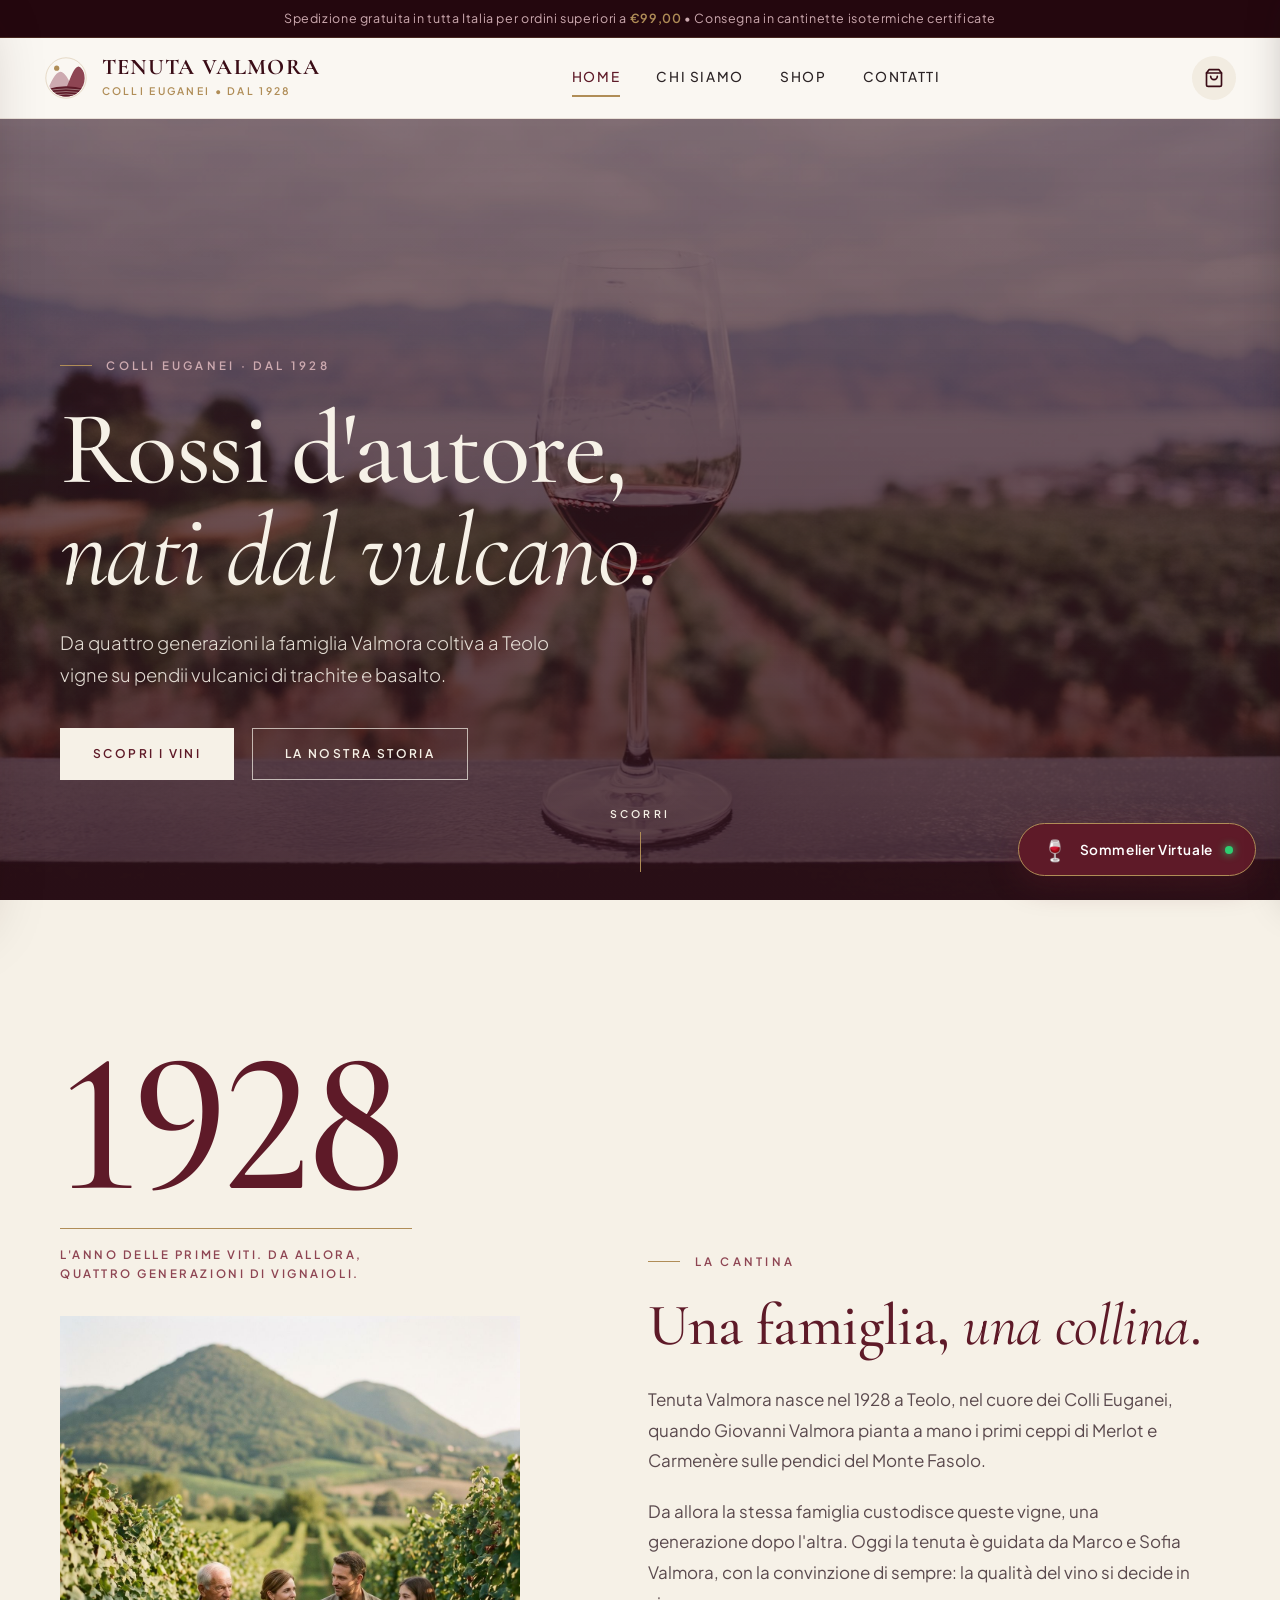
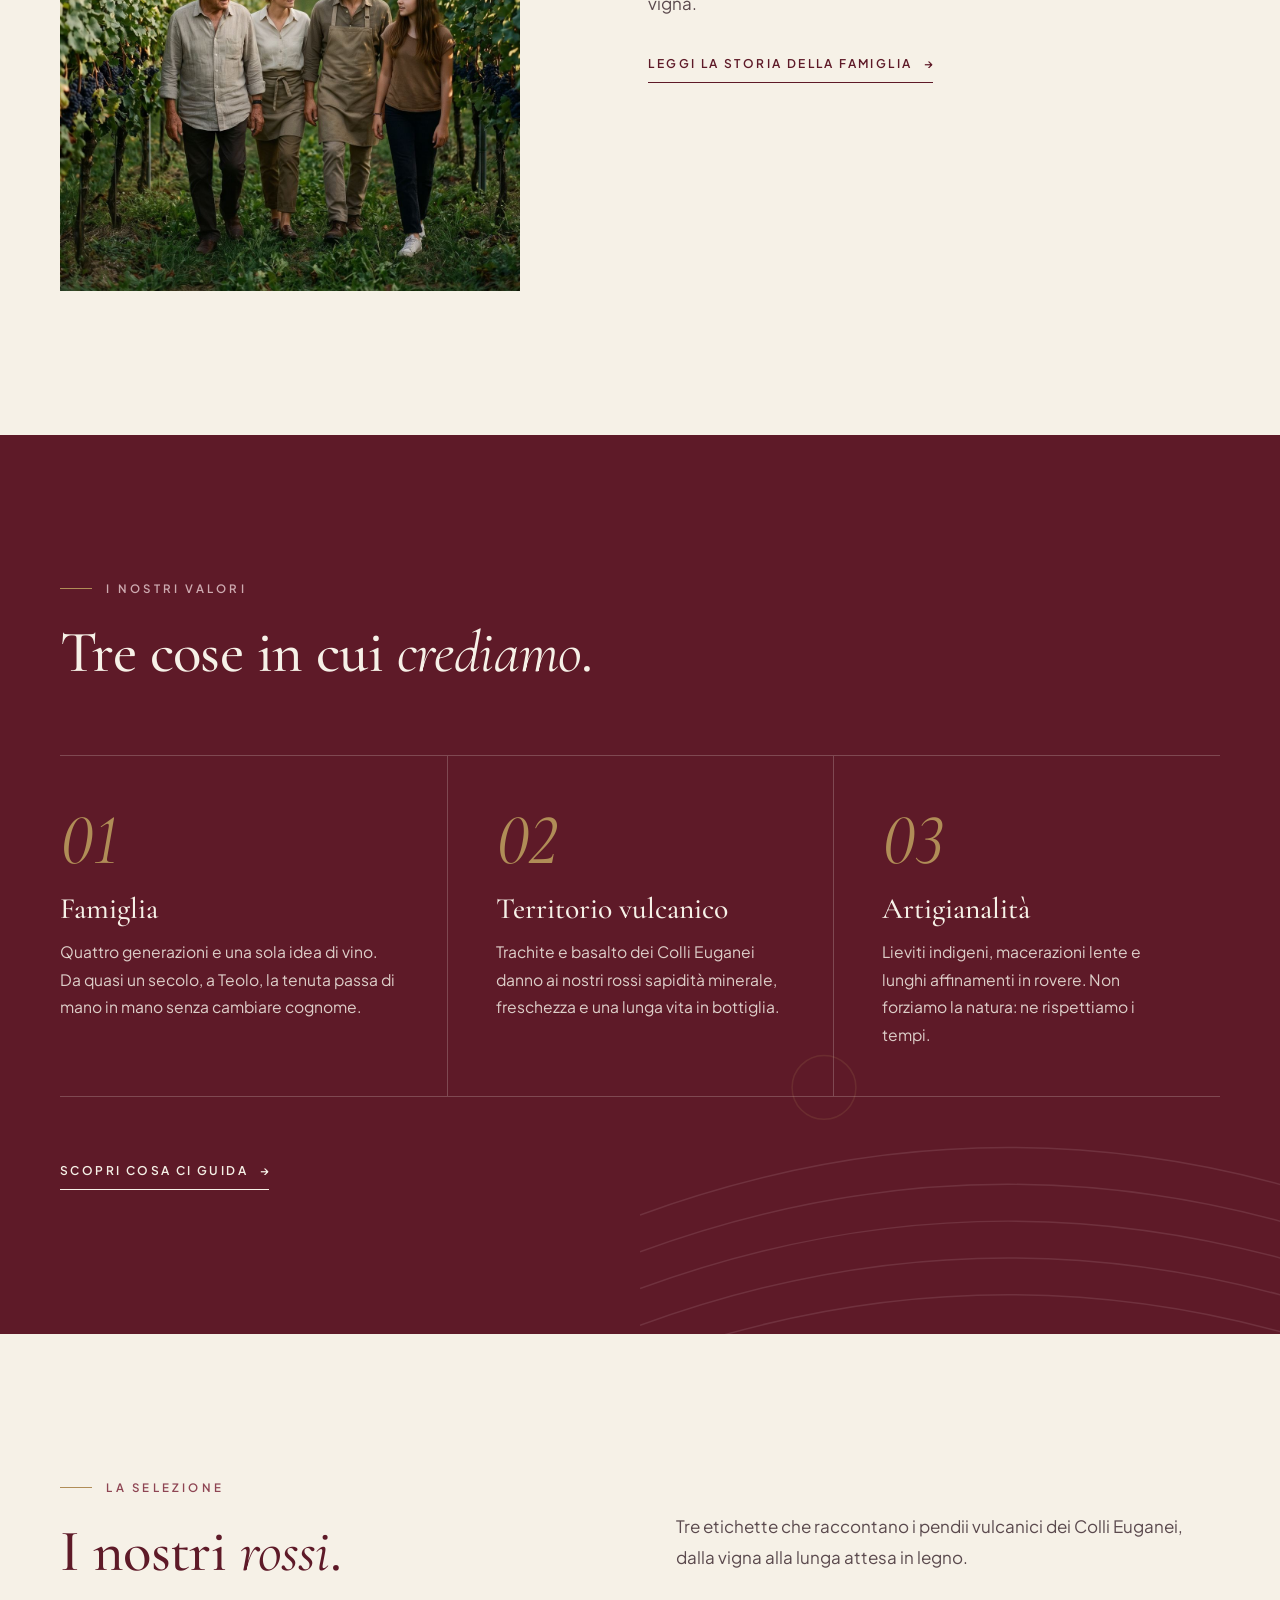
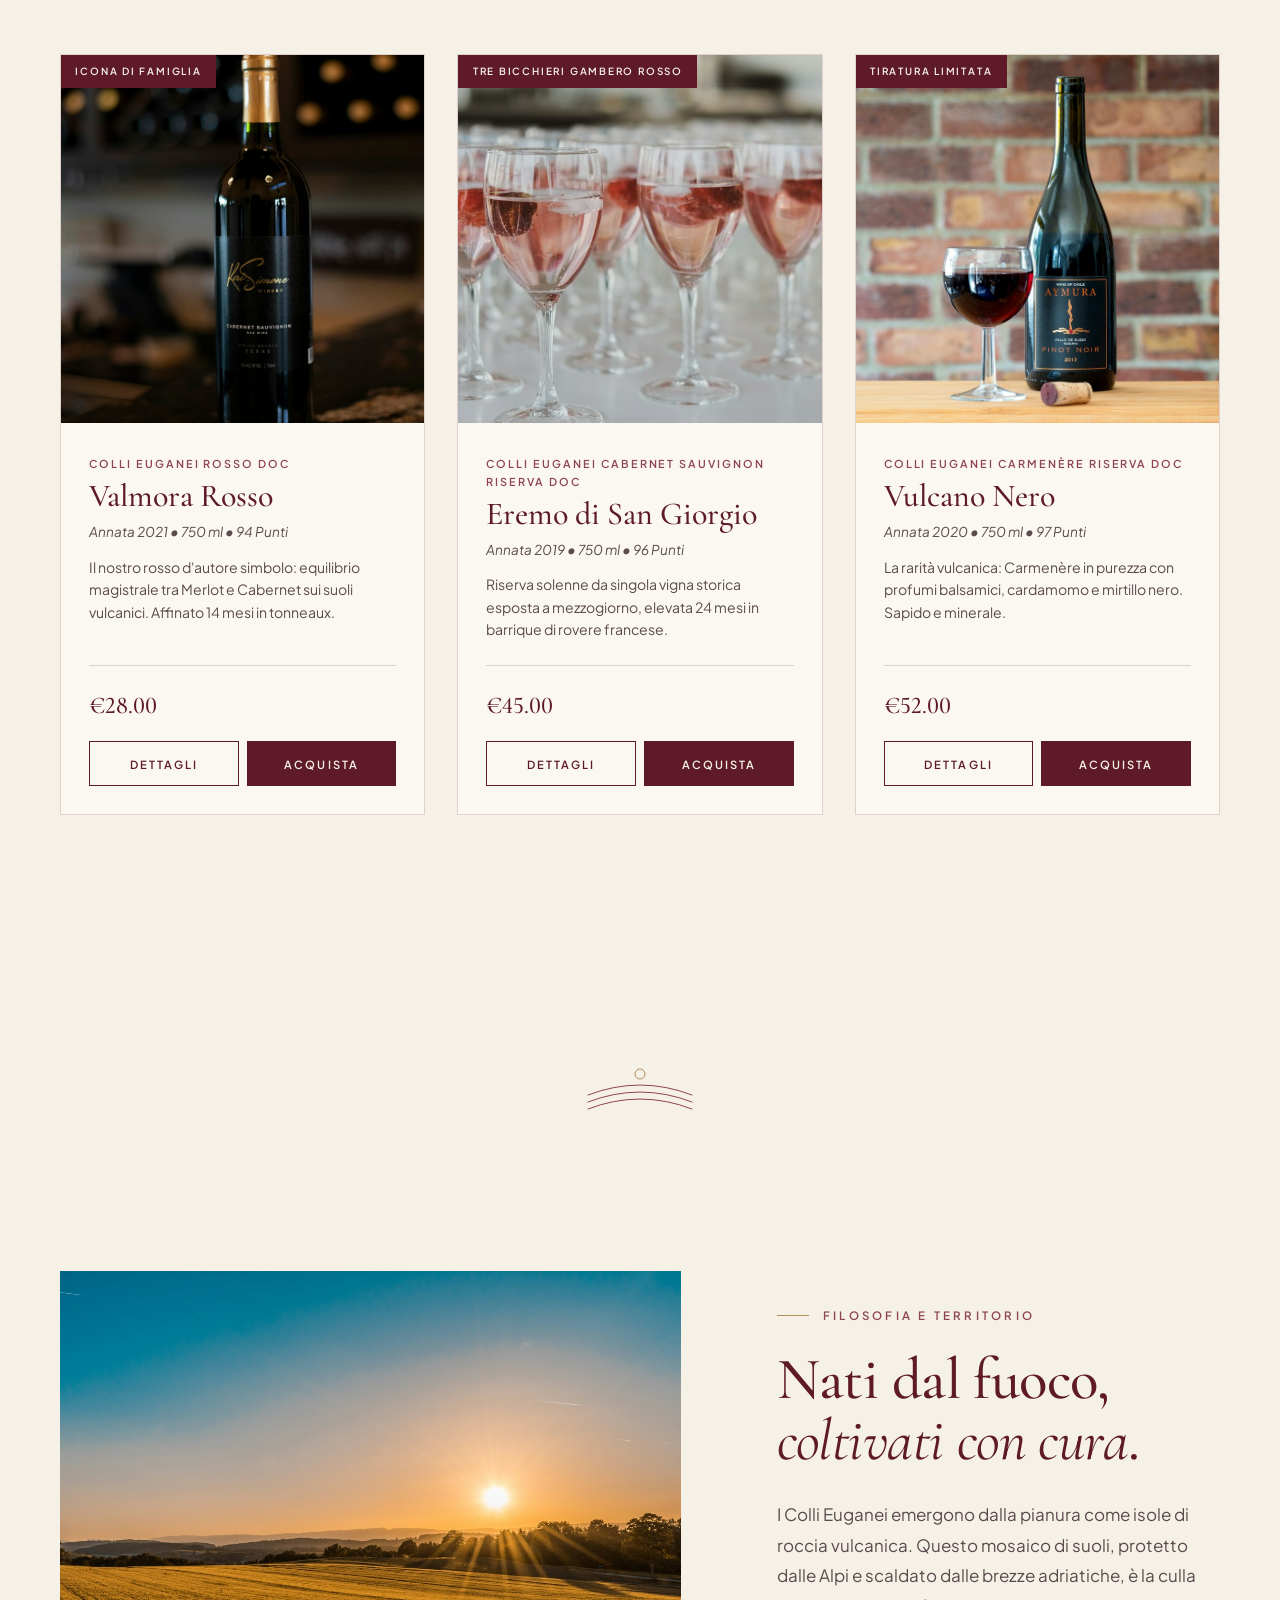
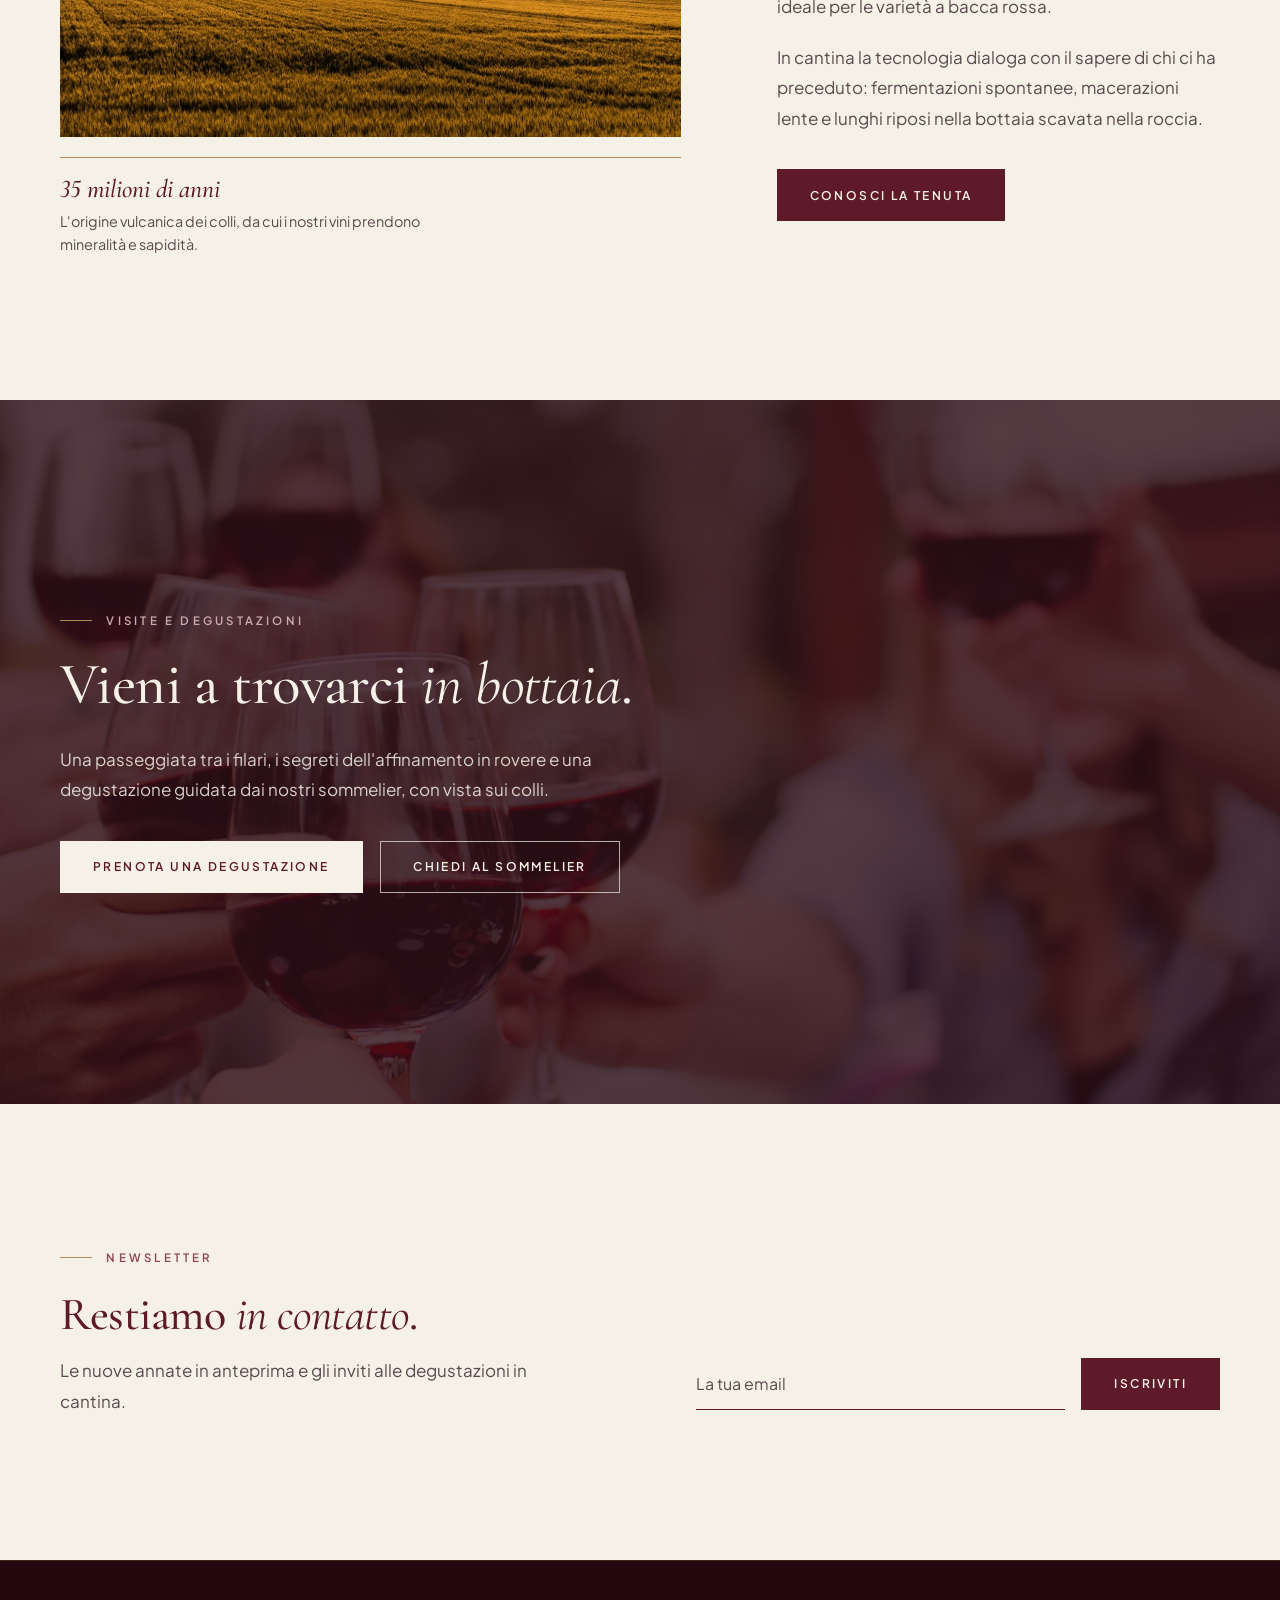
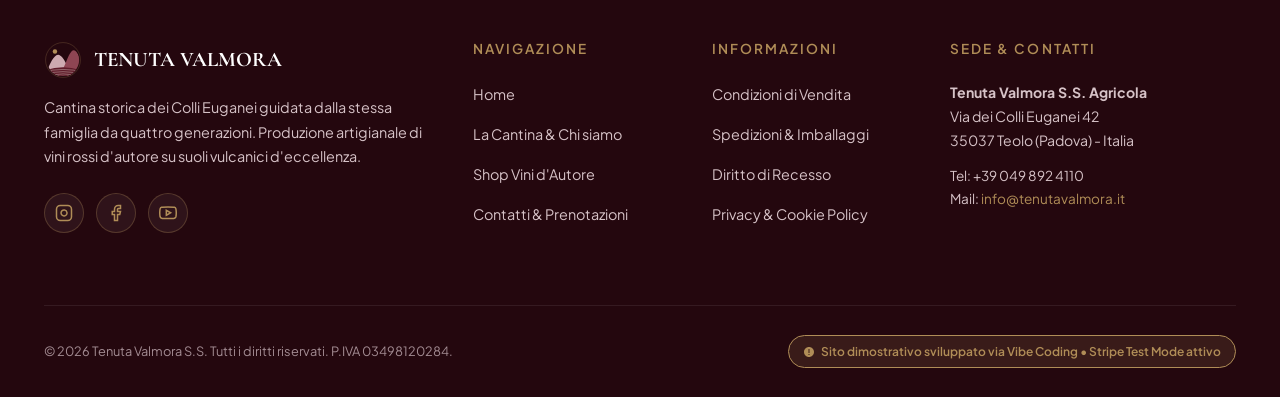
==== commit 1765d1e6: "Reinserisce Google Analytics 4 (G-DERHMVGMK8) e evento invio form contatti" ====
--- a/index.html
+++ b/index.html
@@ -1,6 +1,13 @@
 <!DOCTYPE html>
 <html lang="it">
 <head>
+  <script async src="https://www.googletagmanager.com/gtag/js?id=G-DERHMVGMK8"></script>
+  <script>
+    window.dataLayer = window.dataLayer || [];
+    function gtag(){dataLayer.push(arguments);}
+    gtag('js', new Date());
+    gtag('config', 'G-DERHMVGMK8');
+  </script>
   <meta charset="UTF-8">
   <meta name="viewport" content="width=device-width, initial-scale=1.0">
   <title>Tenuta Valmora | Rossi d'Autore nei Colli Euganei</title>
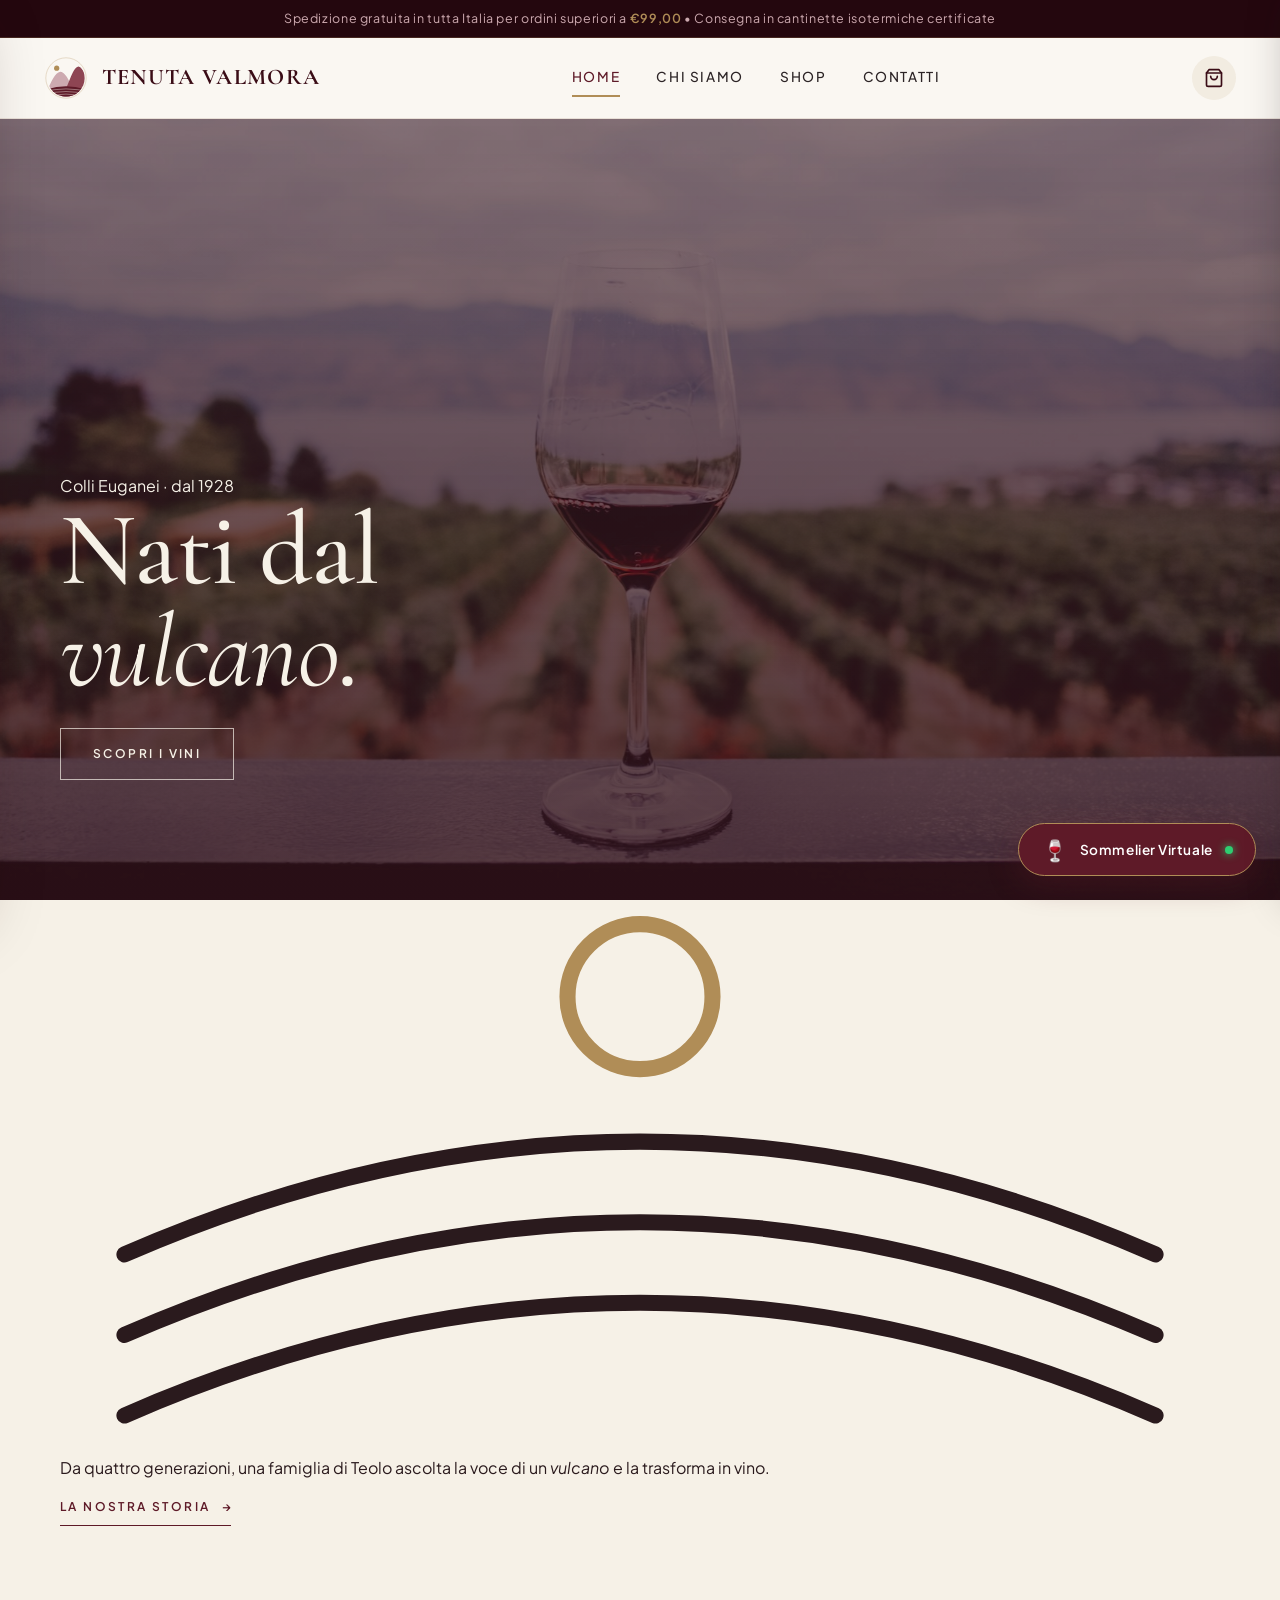
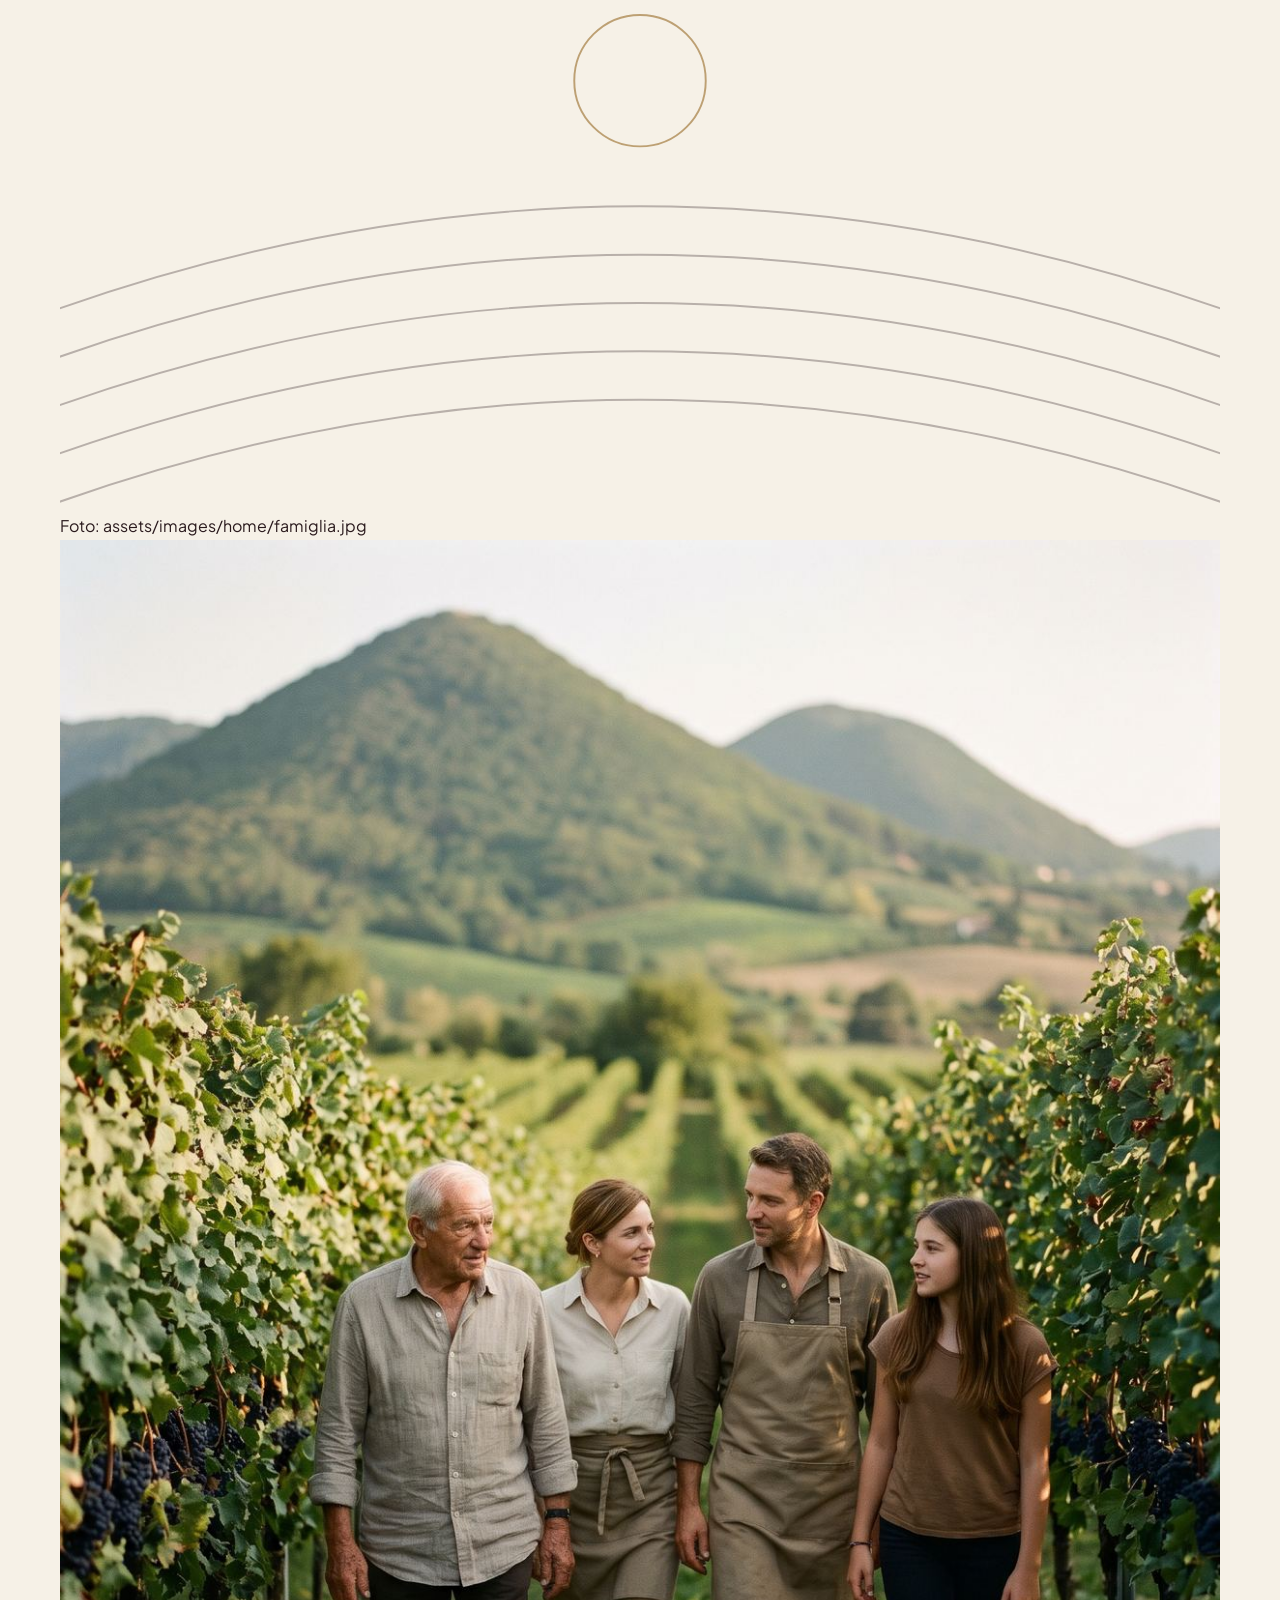
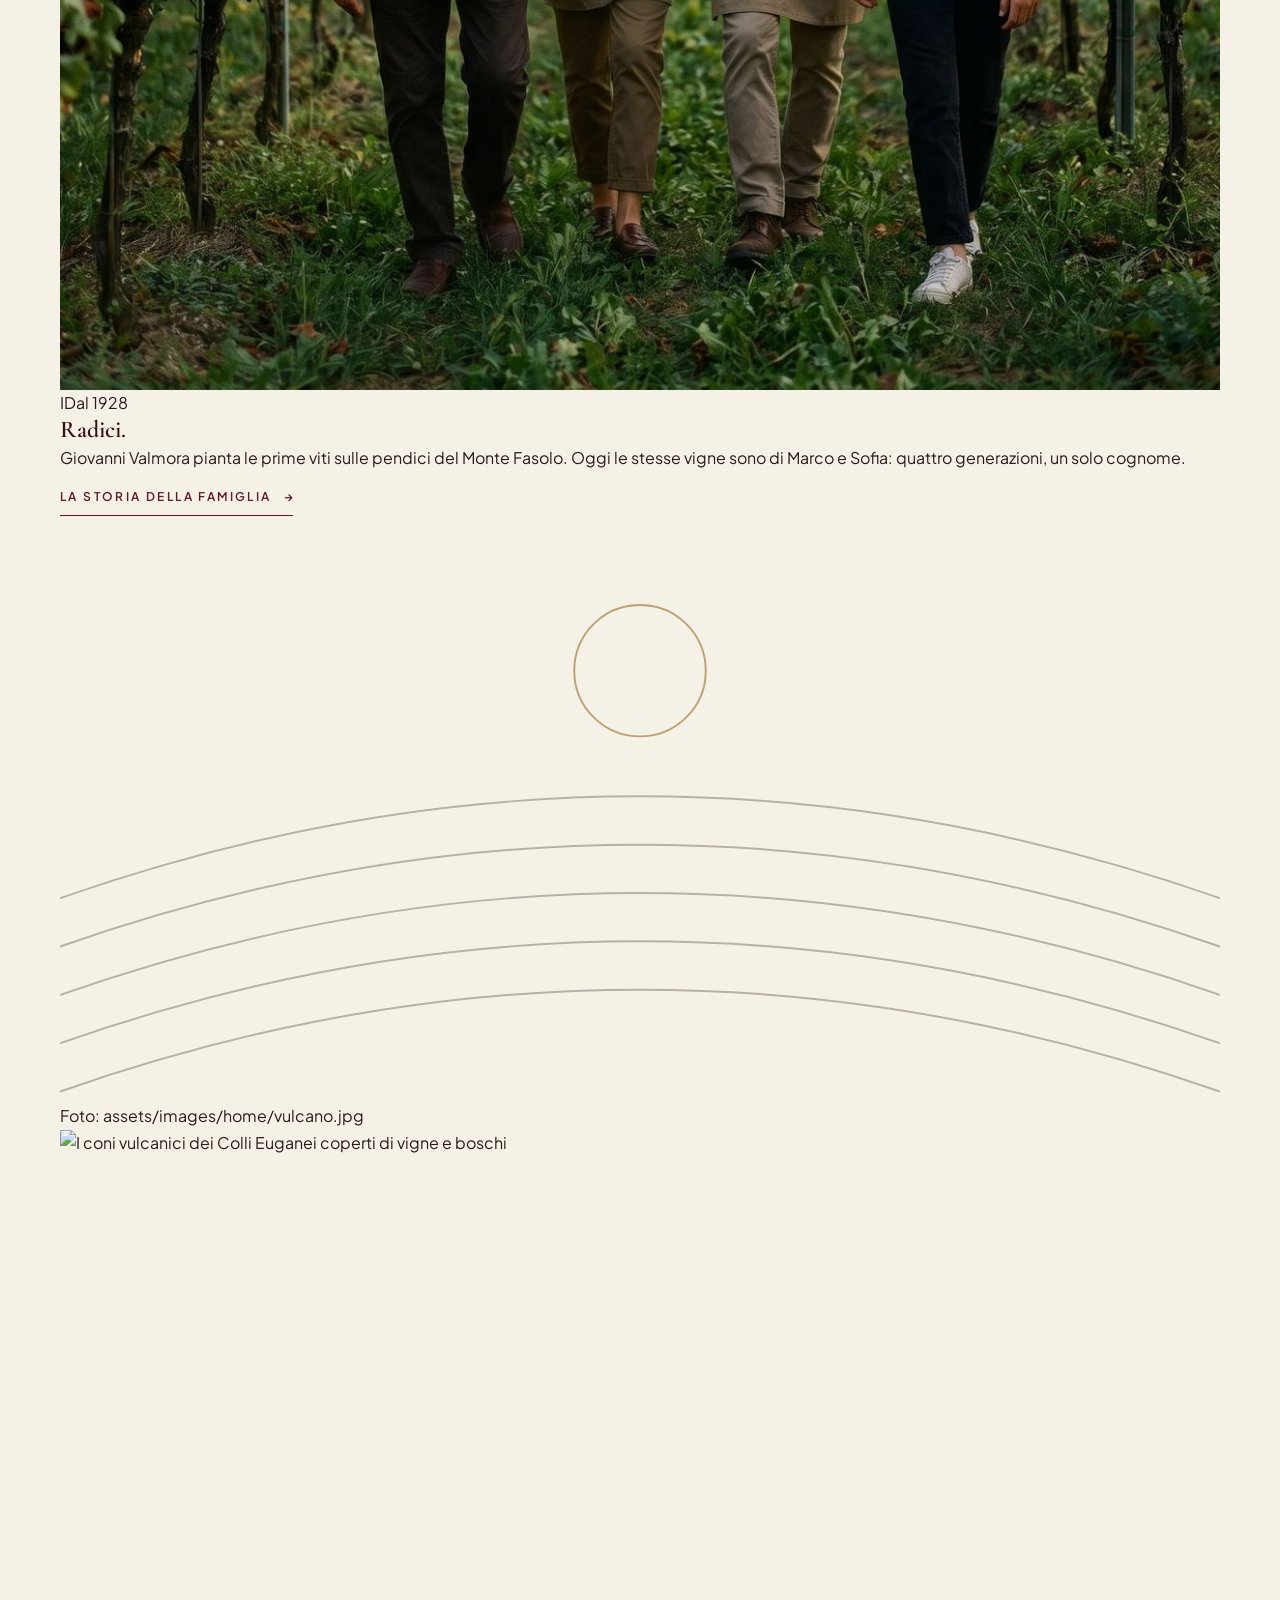
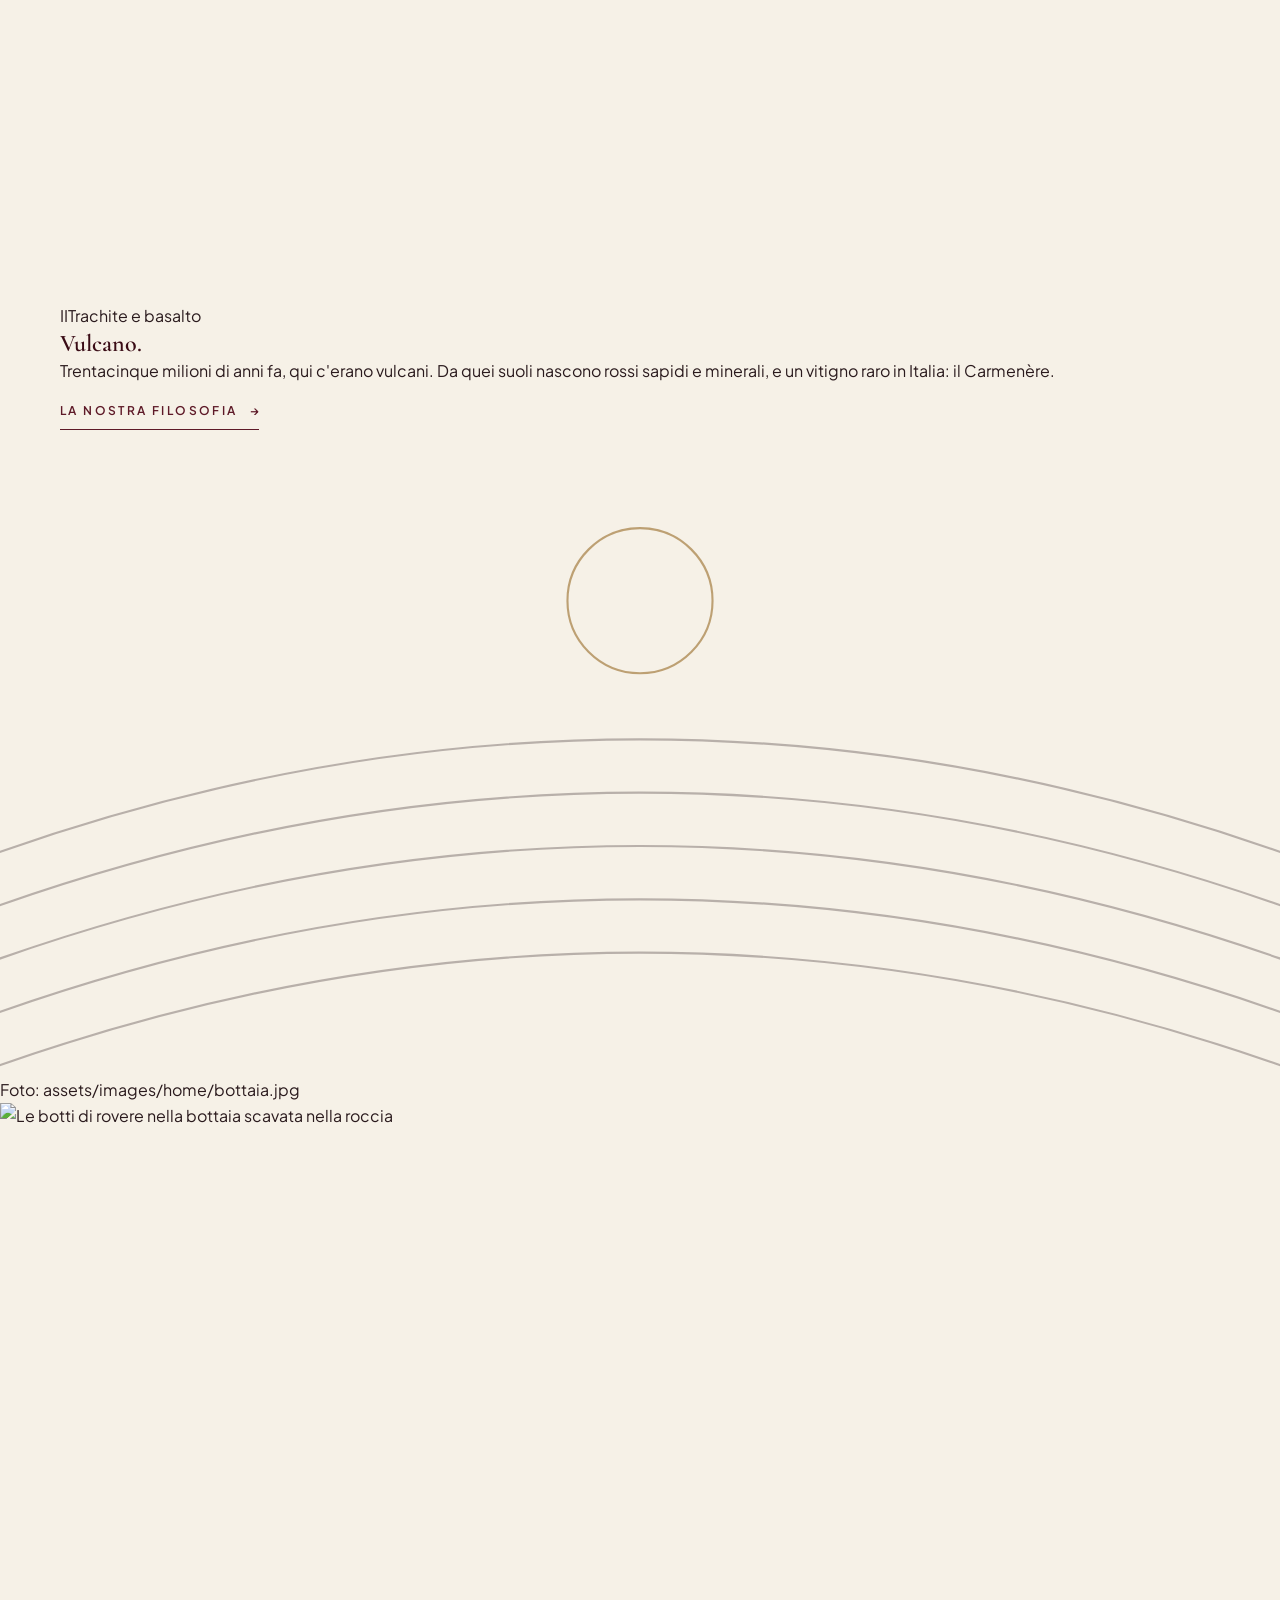
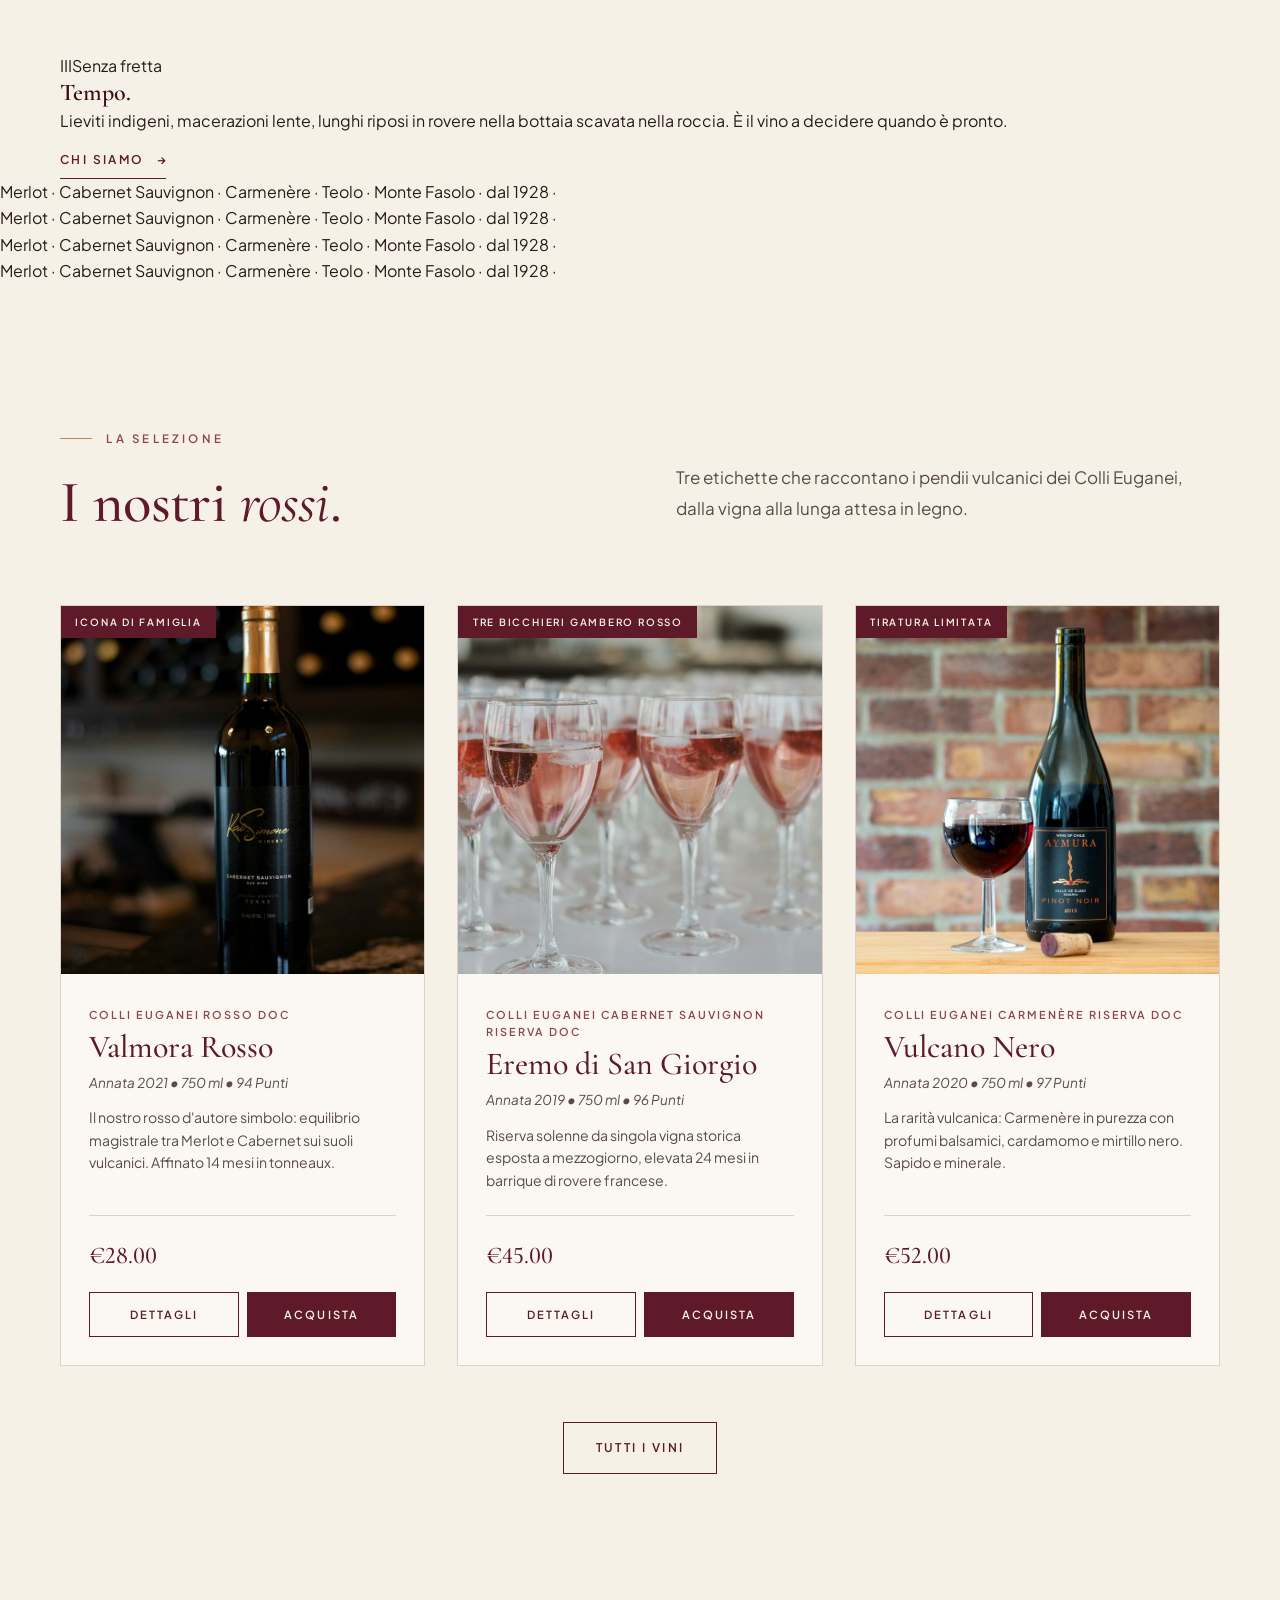
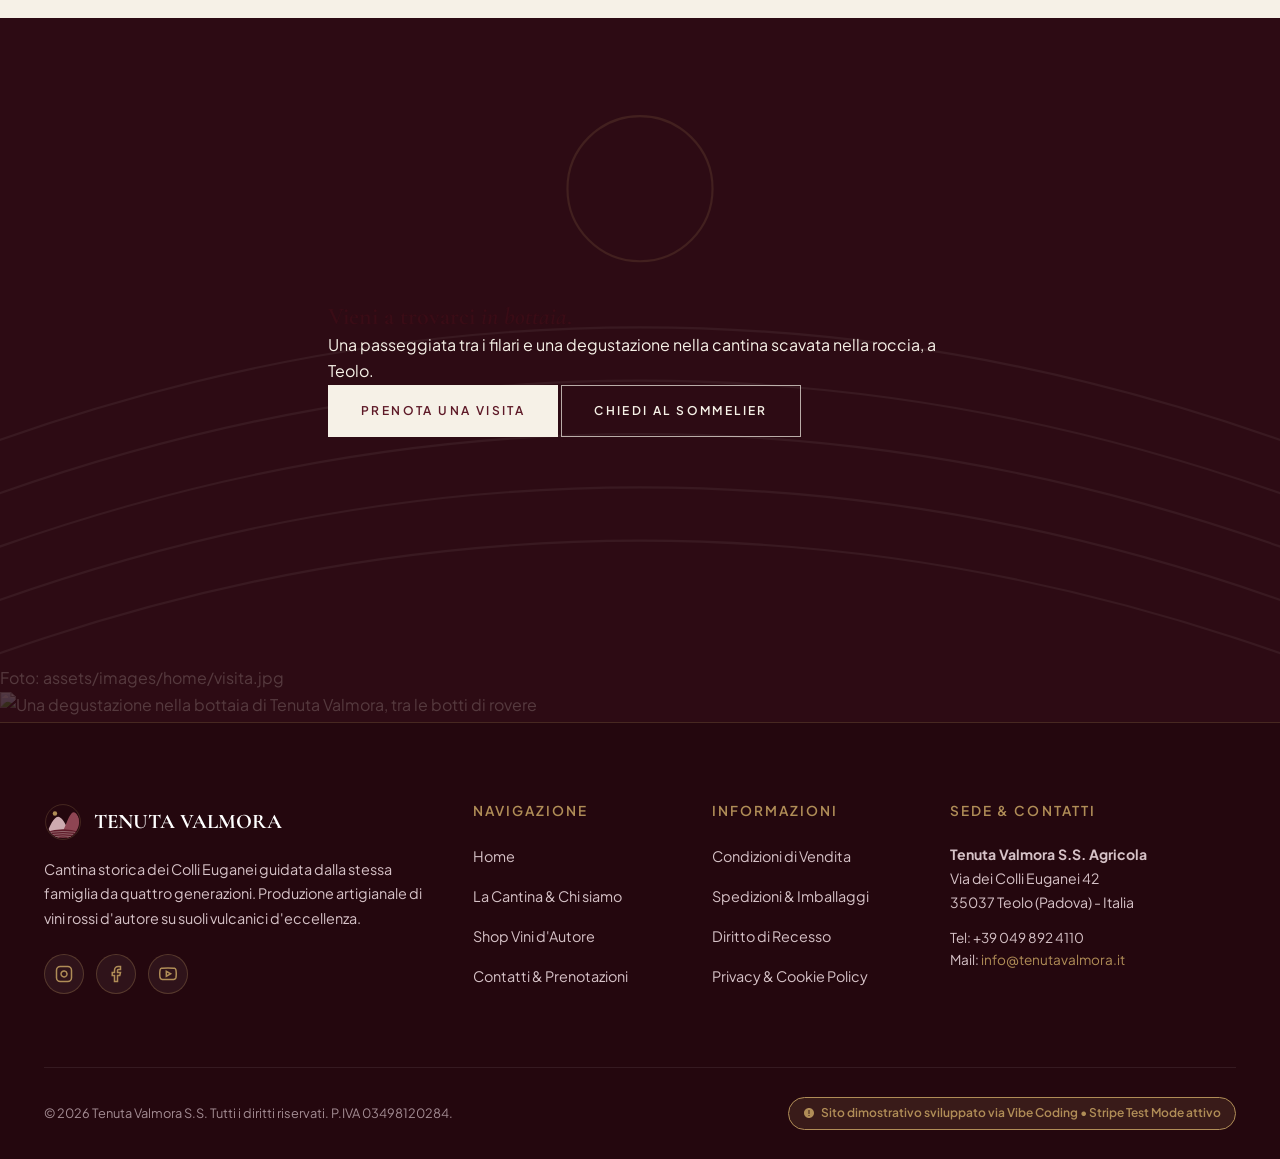
==== commit 7da45fe8: "Update print statement from 'Hello' to 'Goodbye'" ====
--- a/index.html
+++ b/index.html
@@ -21,25 +21,48 @@
   <meta property="og:description" content="Cantina storica dei Colli Euganei, guidata dalla stessa famiglia da quattro generazioni. Rossi d'autore nati su suoli vulcanici, a Teolo.">
   <meta property="og:image" content="assets/images/hero-vineyard.jpg">
 </head>
-<body>
+<body class="home-page">
+  <script>
+    // Prima del primo disegno: prepara apertura e ingresso della hero (vedi home.js).
+    (function () {
+      var INTRO_ENABLED = true; // uguale a INTRO_ENABLED in assets/js/home.js
+      var root = document.documentElement;
+      var still = window.matchMedia && window.matchMedia('(prefers-reduced-motion: reduce)').matches;
+      if (still || !('IntersectionObserver' in window)) return;
+      root.classList.add('home-hero-wait');
+      try {
+        if (INTRO_ENABLED && !sessionStorage.getItem('home-opening-seen')) root.classList.add('home-intro-pending');
+      } catch (e) {}
+      // Rete di sicurezza: se home.js non parte entro 2,5 s la pagina si vede comunque.
+      setTimeout(function () {
+        if (root.classList.contains('home-intro-pending')) root.classList.add('home-intro-timeout');
+        root.classList.remove('home-intro-pending');
+        root.classList.remove('home-hero-wait');
+      }, 2500);
+    })();
+  </script>
+  <!-- Senza JavaScript: segnale per tenere l'header crema (vedi home.css) -->
+  <noscript><span class="home-nojs"></span></noscript>
 
   <!-- Topbar Informativa -->
   <div class="topbar">
     <span>Spedizione gratuita in tutta Italia per ordini superiori a <strong>€99,00</strong> &bull; Consegna in cantinette isotermiche certificate</span>
   </div>
 
-  <!-- Header Principale -->
+  <!-- Header della Home: trasparente sulla hero, stati gestiti da home.js -->
   <header class="site-header">
     <div class="container header-inner">
+      <button type="button" class="mobile-menu-btn" id="mobile-menu-btn" aria-label="Apri menu" aria-controls="mobile-nav-drawer" aria-expanded="false">
+        <span class="home-header__menu-line" aria-hidden="true"></span>
+        <span class="home-header__menu-text">Menu</span>
+      </button>
+
       <a href="index.html" class="brand-logo-link" aria-label="Tenuta Valmora Home">
-        <img src="assets/images/logo-valmora.svg" alt="Tenuta Valmora Logo" class="brand-logo-img">
-        <div class="brand-text">
-          <span class="brand-title">Tenuta Valmora</span>
-          <span class="brand-subtitle">Colli Euganei &bull; Dal 1928</span>
-        </div>
+        <img src="assets/images/logo-valmora.svg" alt="" class="brand-logo-img" width="40" height="40">
+        <span class="brand-title">Tenuta Valmora</span>
       </a>
 
-      <!-- Menu Desktop -->
+      <!-- Menu orizzontale: nascosto nella Home, si naviga dal pannello Menu -->
       <nav class="main-nav" aria-label="Navigazione Principale">
         <a href="index.html" class="nav-link active">Home</a>
         <a href="chi-siamo.html" class="nav-link">Chi siamo</a>
@@ -47,161 +70,214 @@
         <a href="contatti.html" class="nav-link">Contatti</a>
       </nav>
 
-      <!-- Azioni Header -->
       <div class="header-actions">
         <button type="button" class="cart-toggle-btn" aria-label="Visualizza carrello">
-          <svg width="20" height="20" viewBox="0 0 24 24" fill="none" stroke="currentColor" stroke-width="2" stroke-linecap="round" stroke-linejoin="round">
+          <svg width="20" height="20" viewBox="0 0 24 24" fill="none" stroke="currentColor" stroke-width="2" stroke-linecap="round" stroke-linejoin="round" aria-hidden="true" focusable="false">
             <path d="M6 2L3 6v14a2 2 0 0 0 2 2h14a2 2 0 0 0 2-2V6l-3-4z"></path>
             <line x1="3" y1="6" x2="21" y2="6"></line>
             <path d="M16 10a4 4 0 0 1-8 0"></path>
           </svg>
           <span class="cart-badge" style="display:none;">0</span>
         </button>
-
-        <button type="button" class="mobile-menu-btn" id="mobile-menu-btn" aria-label="Apri menu">
-          <span></span>
-          <span></span>
-          <span></span>
-        </button>
       </div>
     </div>
   </header>
 
-  <!-- Mobile Drawer -->
+  <!-- Pannello Menu: aperto e chiuso da main.js con la classe "open" -->
   <div class="mobile-nav-overlay" id="mobile-nav-overlay"></div>
-  <aside class="mobile-nav-drawer" id="mobile-nav-drawer">
-    <div class="mobile-drawer-header">
-      <a href="index.html" class="brand-logo-link">
-        <img src="assets/images/logo-valmora.svg" alt="Tenuta Valmora" style="width:36px; height:36px;">
-        <span class="brand-title" style="font-size:1.15rem;">Tenuta Valmora</span>
+  <aside class="mobile-nav-drawer" id="mobile-nav-drawer" role="dialog" aria-modal="true" aria-label="Menu">
+    <div class="home-menu__top">
+      <button type="button" class="home-menu__close" id="mobile-drawer-close" aria-label="Chiudi menu">
+        <span class="home-menu__x" aria-hidden="true"></span>
+        <span>Chiudi</span>
+      </button>
+      <a href="index.html" class="home-menu__brand" aria-label="Tenuta Valmora Home">
+        <img src="assets/images/logo-valmora.svg" alt="" width="40" height="40">
+        <span class="home-menu__brand-name">Tenuta Valmora</span>
       </a>
-      <button type="button" class="cart-close-btn" id="mobile-drawer-close" style="color:var(--color-wine-dark);" aria-label="Chiudi menu">&times;</button>
-    </div>
-    <div class="mobile-drawer-links">
-      <a href="index.html" class="mobile-drawer-link active">Home <span>&rarr;</span></a>
-      <a href="chi-siamo.html" class="mobile-drawer-link">Chi siamo <span>&rarr;</span></a>
-      <a href="shop.html" class="mobile-drawer-link">Shop Online <span>&rarr;</span></a>
-      <a href="contatti.html" class="mobile-drawer-link">Contatti <span>&rarr;</span></a>
-    </div>
-    <div style="margin-top:auto; padding-top:2rem; border-top:1px solid var(--color-border);">
-      <p style="font-size:0.8rem; color:var(--color-text-muted); margin-bottom:1rem;">Teolo, Colli Euganei (Padova)<br>Tel: +39 049 892 4110</p>
-      <a href="shop.html" class="btn btn-primary" style="width:100%;">Acquista Online</a>
+    </div>
+
+    <nav class="home-menu__nav" aria-label="Menu principale">
+      <ul class="home-menu__links">
+        <li><a href="index.html" class="home-menu__link" aria-current="page">Home</a></li>
+        <li><a href="chi-siamo.html" class="home-menu__link">Chi siamo</a></li>
+        <li><a href="shop.html" class="home-menu__link">Shop</a></li>
+        <li><a href="contatti.html" class="home-menu__link">Contatti</a></li>
+      </ul>
+    </nav>
+
+    <div class="home-menu__bottom">
+      <p>Teolo, Colli Euganei (Padova)</p>
+      <a href="tel:+390498924110">+39 049 892 4110</a>
+      <ul class="home-menu__social" aria-label="Social">
+        <li><a href="https://instagram.com" target="_blank" rel="noopener">Instagram</a></li>
+        <li><a href="https://facebook.com" target="_blank" rel="noopener">Facebook</a></li>
+        <li><a href="https://youtube.com" target="_blank" rel="noopener">YouTube</a></li>
+      </ul>
     </div>
   </aside>
 
   <main class="home-main" id="home-main">
-
-    <!-- Simboli SVG riusati: separatore e archi decorativi -->
-    <svg class="home-sprite" aria-hidden="true" focusable="false">
-      <symbol id="home-symbol-divider" viewBox="0 0 120 44">
-        <circle cx="60" cy="7" r="5" fill="none" stroke="#B08D57" stroke-width="1"/>
-        <path d="M8 28 Q60 8 112 28" fill="none" stroke="currentColor" stroke-width="1" stroke-linecap="round"/>
-        <path d="M8 35 Q60 15 112 35" fill="none" stroke="currentColor" stroke-width="1" stroke-linecap="round"/>
-        <path d="M8 42 Q60 22 112 42" fill="none" stroke="currentColor" stroke-width="1" stroke-linecap="round"/>
-      </symbol>
-      <symbol id="home-symbol-arcs" viewBox="0 0 600 260">
-        <circle cx="150" cy="46" r="26" fill="none" stroke="#B08D57" stroke-width="1.2"/>
-        <path d="M0 150 Q300 40 600 150" fill="none" stroke="currentColor" stroke-width="1.2"/>
-        <path d="M0 180 Q300 70 600 180" fill="none" stroke="currentColor" stroke-width="1.2"/>
-        <path d="M0 210 Q300 100 600 210" fill="none" stroke="currentColor" stroke-width="1.2"/>
-        <path d="M0 240 Q300 130 600 240" fill="none" stroke="currentColor" stroke-width="1.2"/>
-        <path d="M0 270 Q300 160 600 270" fill="none" stroke="currentColor" stroke-width="1.2"/>
-      </symbol>
-    </svg>
 
     <!-- 1. Hero -->
     <section class="home-hero home-on-dark" aria-labelledby="home-hero-title">
       <div class="home-hero__media">
         <img src="assets/images/hero-vineyard.jpg" alt="Vigneti storici Tenuta Valmora sui Colli Euganei" width="1920" height="1280" fetchpriority="high">
-      </div>
+        <!-- Video decorativo: l'immagine sopra resta come riserva -->
+        <video class="home-hero__video" autoplay muted loop playsinline preload="metadata" poster="assets/images/hero-vineyard.jpg" aria-hidden="true" tabindex="-1">
+          <source src="assets/video/hero-valmora.mp4" type="video/mp4">
+        </video>
+      </div>
+      <div class="home-hero__shade" aria-hidden="true"></div>
       <div class="home-container home-hero__content">
-        <p class="home-eyebrow">Colli Euganei &middot; dal 1928</p>
-        <h1 class="home-hero__title" id="home-hero-title">Rossi d'autore, <em>nati dal vulcano</em>.</h1>
-        <p class="home-hero__text">
-          Da quattro generazioni la famiglia Valmora coltiva a Teolo vigne
-          su pendii vulcanici di trachite e basalto.
+        <p class="home-hero__label"><span class="home-mask"><span class="home-mask__inner">Colli Euganei &middot; dal 1928</span></span></p>
+        <h1 class="home-hero__title home-lines" id="home-hero-title">Nati dal<br> <em>vulcano</em>.</h1>
+        <div class="home-hero__cta">
+          <span class="home-mask"><span class="home-mask__inner"><a href="shop.html" class="home-btn home-btn--outline-light">Scopri i vini</a></span></span>
+        </div>
+      </div>
+      <span class="home-hero__scroll" aria-hidden="true"></span>
+    </section>
+
+    <!-- 2. Manifesto -->
+    <section class="home-manifesto" aria-label="La cantina">
+      <div class="home-container">
+        <svg class="home-manifesto__mark home-draw home-observe" viewBox="0 0 72 34" fill="none" stroke="currentColor" stroke-width="1" stroke-linecap="round" aria-hidden="true" focusable="false">
+          <circle cx="36" cy="6" r="4.5" stroke="#B08D57" pathLength="1"/>
+          <path d="M4 22 Q36 8 68 22" pathLength="1"/>
+          <path d="M4 27 Q36 13 68 27" pathLength="1"/>
+          <path d="M4 32 Q36 18 68 32" pathLength="1"/>
+        </svg>
+        <p class="home-manifesto__text">Da quattro generazioni, una famiglia di Teolo ascolta la voce di un <em>vulcano</em> e la trasforma in vino.</p>
+        <a href="chi-siamo.html" class="home-link">La nostra storia</a>
+      </div>
+    </section>
+
+    <!-- 3. Tre capitoli: i valori -->
+    <section class="home-chapters" aria-label="I nostri valori">
+
+      <!-- I · Radici -->
+      <article class="home-chapter home-chapter--1" aria-labelledby="home-ch1-title">
+        <div class="home-container home-chapter__grid">
+          <div class="home-chapter__media home-curtain home-observe">
+            <div class="home-curtain__inner home-photo">
+              <svg class="home-photo__motif" viewBox="0 0 600 300" fill="none" stroke="currentColor" stroke-opacity="0.3" stroke-width="1" aria-hidden="true" focusable="false"><circle cx="300" cy="80" r="34" stroke="#B08D57" stroke-opacity="0.8"/><path d="M-20 205 Q300 85 620 205"/><path d="M-20 230 Q300 110 620 230"/><path d="M-20 255 Q300 135 620 255"/><path d="M-20 280 Q300 160 620 280"/><path d="M-20 305 Q300 185 620 305"/></svg>
+              <span class="home-photo__label">Foto: assets/images/home/famiglia.jpg</span>
+              <img src="assets/images/home/famiglia.jpg" alt="La famiglia Valmora cammina tra i filari, con i Colli Euganei sullo sfondo" width="1200" height="1500" loading="lazy">
+            </div>
+          </div>
+          <div class="home-chapter__body home-observe">
+            <p class="home-chapter__kicker home-fade"><span class="home-chapter__num" aria-hidden="true">I</span><span class="home-chapter__label">Dal 1928</span></p>
+            <h2 class="home-chapter__title home-lines" id="home-ch1-title">Radici.</h2>
+            <p class="home-chapter__text home-fade">Giovanni Valmora pianta le prime viti sulle pendici del Monte Fasolo. Oggi le stesse vigne sono di Marco e Sofia: quattro generazioni, un solo cognome.</p>
+            <a href="chi-siamo.html#la-famiglia" class="home-link home-chapter__more home-fade">La storia della famiglia</a>
+          </div>
+        </div>
+      </article>
+
+      <!-- II · Vulcano -->
+      <article class="home-chapter home-chapter--2" aria-labelledby="home-ch2-title">
+        <div class="home-container home-chapter__grid">
+          <div class="home-chapter__media home-curtain home-observe">
+            <div class="home-curtain__inner home-photo">
+              <svg class="home-photo__motif" viewBox="0 0 600 300" fill="none" stroke="currentColor" stroke-opacity="0.3" stroke-width="1" aria-hidden="true" focusable="false"><circle cx="300" cy="80" r="34" stroke="#B08D57" stroke-opacity="0.8"/><path d="M-20 205 Q300 85 620 205"/><path d="M-20 230 Q300 110 620 230"/><path d="M-20 255 Q300 135 620 255"/><path d="M-20 280 Q300 160 620 280"/><path d="M-20 305 Q300 185 620 305"/></svg>
+              <span class="home-photo__label">Foto: assets/images/home/vulcano.jpg</span>
+              <img src="assets/images/home/vulcano.jpg" alt="I coni vulcanici dei Colli Euganei coperti di vigne e boschi" width="1800" height="1200" loading="lazy">
+            </div>
+          </div>
+          <div class="home-chapter__body home-observe">
+            <p class="home-chapter__kicker home-fade"><span class="home-chapter__num" aria-hidden="true">II</span><span class="home-chapter__label">Trachite e basalto</span></p>
+            <h2 class="home-chapter__title home-lines" id="home-ch2-title">Vulcano.</h2>
+            <p class="home-chapter__text home-fade">Trentacinque milioni di anni fa, qui c'erano vulcani. Da quei suoli nascono rossi sapidi e minerali, e un vitigno raro in Italia: il Carmenère.</p>
+            <a href="chi-siamo.html" class="home-link home-chapter__more home-fade">La nostra filosofia</a>
+          </div>
+        </div>
+      </article>
+
+      <!-- III · Tempo: foto a tutta larghezza -->
+      <article class="home-chapter home-chapter--3" aria-labelledby="home-ch3-title">
+        <div class="home-chapter__media home-curtain home-observe">
+          <div class="home-curtain__inner home-photo">
+            <svg class="home-photo__motif" viewBox="0 0 600 300" fill="none" stroke="currentColor" stroke-opacity="0.3" stroke-width="1" aria-hidden="true" focusable="false"><circle cx="300" cy="80" r="34" stroke="#B08D57" stroke-opacity="0.8"/><path d="M-20 205 Q300 85 620 205"/><path d="M-20 230 Q300 110 620 230"/><path d="M-20 255 Q300 135 620 255"/><path d="M-20 280 Q300 160 620 280"/><path d="M-20 305 Q300 185 620 305"/></svg>
+            <span class="home-photo__label">Foto: assets/images/home/bottaia.jpg</span>
+            <img src="assets/images/home/bottaia.jpg" alt="Le botti di rovere nella bottaia scavata nella roccia" width="2400" height="1030" loading="lazy">
+          </div>
+        </div>
+        <div class="home-container">
+          <div class="home-chapter__body home-observe">
+            <p class="home-chapter__kicker home-fade"><span class="home-chapter__num" aria-hidden="true">III</span><span class="home-chapter__label">Senza fretta</span></p>
+            <h2 class="home-chapter__title home-lines" id="home-ch3-title">Tempo.</h2>
+            <p class="home-chapter__text home-fade">Lieviti indigeni, macerazioni lente, lunghi riposi in rovere nella bottaia scavata nella roccia. È il vino a decidere quando è pronto.</p>
+            <a href="chi-siamo.html" class="home-link home-chapter__more home-fade">Chi siamo</a>
+          </div>
+        </div>
+      </article>
+
+    </section>
+
+    <!-- 4. Fascia scorrevole: la prima copia è letta, le altre sono decorative -->
+    <div class="home-marquee">
+      <div class="home-marquee__track">
+        <p class="home-marquee__group">
+          <span>Merlot</span>
+          <span class="home-marquee__dot" aria-hidden="true">&middot;</span>
+          <span>Cabernet Sauvignon</span>
+          <span class="home-marquee__dot" aria-hidden="true">&middot;</span>
+          <span>Carmenère</span>
+          <span class="home-marquee__dot" aria-hidden="true">&middot;</span>
+          <span>Teolo</span>
+          <span class="home-marquee__dot" aria-hidden="true">&middot;</span>
+          <span>Monte Fasolo</span>
+          <span class="home-marquee__dot" aria-hidden="true">&middot;</span>
+          <span>dal 1928</span>
+          <span class="home-marquee__dot" aria-hidden="true">&middot;</span>
         </p>
-        <div class="home-actions">
-          <a href="shop.html" class="home-btn home-btn--light">Scopri i vini</a>
-          <a href="chi-siamo.html" class="home-btn home-btn--outline-light">La nostra storia</a>
-        </div>
-      </div>
-      <a href="#home-presentazione" class="home-scroll">Scorri</a>
-    </section>
-
-    <!-- 2. Presentazione -->
-    <section class="home-section home-intro" id="home-presentazione" aria-labelledby="home-intro-title">
-      <div class="home-container home-intro__grid">
-        <div class="home-intro__body home-reveal">
-          <p class="home-eyebrow">La cantina</p>
-          <h2 class="home-title" id="home-intro-title">Una famiglia, <em>una collina</em>.</h2>
-          <p class="home-text">
-            Tenuta Valmora nasce nel 1928 a Teolo, nel cuore dei Colli Euganei, quando
-            Giovanni Valmora pianta a mano i primi ceppi di Merlot e Carmenère sulle
-            pendici del Monte Fasolo.
-          </p>
-          <p class="home-text">
-            Da allora la stessa famiglia custodisce queste vigne, una generazione dopo
-            l'altra. Oggi la tenuta è guidata da Marco e Sofia Valmora, con la
-            convinzione di sempre: la qualità del vino si decide in vigna.
-          </p>
-          <a href="chi-siamo.html" class="home-link">Leggi la storia della famiglia</a>
-        </div>
-
-        <div class="home-intro__aside home-reveal">
-          <p class="home-stat">
-            <span class="home-stat__number">1928</span>
-            <span class="home-stat__label">L'anno delle prime viti. Da allora, quattro generazioni di vignaioli.</span>
-          </p>
-          <!-- Segnaposto: sostituire il file mantenendo lo stesso nome -->
-          <figure class="home-figure home-intro__figure">
-            <img src="assets/images/home/famiglia.jpg" alt="La famiglia Valmora tra i filari della tenuta, a Teolo" width="1200" height="1500" loading="lazy">
-          </figure>
-        </div>
-      </div>
-    </section>
-
-    <!-- 3. Valori -->
-    <section class="home-section home-values home-on-dark" id="home-valori" aria-labelledby="home-values-title">
-      <svg class="home-values__arcs" viewBox="0 0 600 260" aria-hidden="true" focusable="false"><use href="#home-symbol-arcs"/></svg>
-      <div class="home-container">
-        <div class="home-reveal">
-          <p class="home-eyebrow">I nostri valori</p>
-          <h2 class="home-title" id="home-values-title">Tre cose in cui <em>crediamo</em>.</h2>
-        </div>
-
-        <ol class="home-values__list home-reveal">
-          <li class="home-value">
-            <span class="home-value__number" aria-hidden="true">01</span>
-            <h3 class="home-value__title">Famiglia</h3>
-            <p class="home-value__text">
-              Quattro generazioni e una sola idea di vino. Da quasi un secolo, a Teolo,
-              la tenuta passa di mano in mano senza cambiare cognome.
-            </p>
-          </li>
-          <li class="home-value">
-            <span class="home-value__number" aria-hidden="true">02</span>
-            <h3 class="home-value__title">Territorio vulcanico</h3>
-            <p class="home-value__text">
-              Trachite e basalto dei Colli Euganei danno ai nostri rossi sapidità
-              minerale, freschezza e una lunga vita in bottiglia.
-            </p>
-          </li>
-          <li class="home-value">
-            <span class="home-value__number" aria-hidden="true">03</span>
-            <h3 class="home-value__title">Artigianalità</h3>
-            <p class="home-value__text">
-              Lieviti indigeni, macerazioni lente e lunghi affinamenti in rovere.
-              Non forziamo la natura: ne rispettiamo i tempi.
-            </p>
-          </li>
-        </ol>
-
-        <a href="chi-siamo.html" class="home-link home-reveal">Scopri cosa ci guida</a>
-      </div>
-    </section>
-
-    <!-- 4. I vini -->
+        <p class="home-marquee__group" aria-hidden="true">
+          <span>Merlot</span>
+          <span class="home-marquee__dot" aria-hidden="true">&middot;</span>
+          <span>Cabernet Sauvignon</span>
+          <span class="home-marquee__dot" aria-hidden="true">&middot;</span>
+          <span>Carmenère</span>
+          <span class="home-marquee__dot" aria-hidden="true">&middot;</span>
+          <span>Teolo</span>
+          <span class="home-marquee__dot" aria-hidden="true">&middot;</span>
+          <span>Monte Fasolo</span>
+          <span class="home-marquee__dot" aria-hidden="true">&middot;</span>
+          <span>dal 1928</span>
+          <span class="home-marquee__dot" aria-hidden="true">&middot;</span>
+        </p>
+        <p class="home-marquee__group" aria-hidden="true">
+          <span>Merlot</span>
+          <span class="home-marquee__dot" aria-hidden="true">&middot;</span>
+          <span>Cabernet Sauvignon</span>
+          <span class="home-marquee__dot" aria-hidden="true">&middot;</span>
+          <span>Carmenère</span>
+          <span class="home-marquee__dot" aria-hidden="true">&middot;</span>
+          <span>Teolo</span>
+          <span class="home-marquee__dot" aria-hidden="true">&middot;</span>
+          <span>Monte Fasolo</span>
+          <span class="home-marquee__dot" aria-hidden="true">&middot;</span>
+          <span>dal 1928</span>
+          <span class="home-marquee__dot" aria-hidden="true">&middot;</span>
+        </p>
+        <p class="home-marquee__group" aria-hidden="true">
+          <span>Merlot</span>
+          <span class="home-marquee__dot" aria-hidden="true">&middot;</span>
+          <span>Cabernet Sauvignon</span>
+          <span class="home-marquee__dot" aria-hidden="true">&middot;</span>
+          <span>Carmenère</span>
+          <span class="home-marquee__dot" aria-hidden="true">&middot;</span>
+          <span>Teolo</span>
+          <span class="home-marquee__dot" aria-hidden="true">&middot;</span>
+          <span>Monte Fasolo</span>
+          <span class="home-marquee__dot" aria-hidden="true">&middot;</span>
+          <span>dal 1928</span>
+          <span class="home-marquee__dot" aria-hidden="true">&middot;</span>
+        </p>
+      </div>
+    </div>
+
+    <!-- 5. I vini (invariata) -->
     <section class="home-section home-wines" id="home-vini" aria-labelledby="home-wines-title">
       <div class="home-container">
         <div class="home-wines__head home-reveal">
@@ -287,78 +363,22 @@
       </div>
     </section>
 
-    <div class="home-divider-band" aria-hidden="true">
-      <svg class="home-divider" viewBox="0 0 120 44" focusable="false"><use href="#home-symbol-divider"/></svg>
-    </div>
-
-    <!-- 5. Filosofia e territorio -->
-    <section class="home-section home-terroir" id="home-territorio" aria-labelledby="home-terroir-title">
-      <div class="home-container home-terroir__grid">
-        <figure class="home-figure home-terroir__figure home-reveal">
-          <img src="assets/images/colli-euganei.jpg" alt="I colli vulcanici attorno a Tenuta Valmora, coperti di vigne e boschi" width="1600" height="900" loading="lazy">
-          <figcaption class="home-terroir__caption">
-            <strong>35 milioni di anni</strong>
-            <span>L'origine vulcanica dei colli, da cui i nostri vini prendono mineralità e sapidità.</span>
-          </figcaption>
-        </figure>
-
-        <div class="home-reveal">
-          <p class="home-eyebrow">Filosofia e territorio</p>
-          <h2 class="home-title" id="home-terroir-title">Nati dal fuoco, <em>coltivati con cura</em>.</h2>
-          <p class="home-text">
-            I Colli Euganei emergono dalla pianura come isole di roccia vulcanica.
-            Questo mosaico di suoli, protetto dalle Alpi e scaldato dalle brezze
-            adriatiche, è la culla ideale per le varietà a bacca rossa.
-          </p>
-          <p class="home-text">
-            In cantina la tecnologia dialoga con il sapere di chi ci ha preceduto:
-            fermentazioni spontanee, macerazioni lente e lunghi riposi nella bottaia
-            scavata nella roccia.
-          </p>
-          <div class="home-actions">
-            <a href="chi-siamo.html" class="home-btn home-btn--solid">Conosci la tenuta</a>
-          </div>
-        </div>
-      </div>
-    </section>
-
-    <!-- 6. Invito finale -->
+    <!-- 6. Visita in bottaia -->
     <section class="home-visit home-on-dark" id="home-visita" aria-labelledby="home-visit-title">
-      <div class="home-visit__media">
-        <img src="assets/images/cellar-vault.jpg" alt="La bottaia sotterranea di Tenuta Valmora, con le botti di rovere" width="1600" height="1067" loading="lazy">
-      </div>
-      <div class="home-container">
-        <div class="home-visit__content home-reveal">
-          <p class="home-eyebrow">Visite e degustazioni</p>
-          <h2 class="home-title" id="home-visit-title">Vieni a trovarci <em>in bottaia</em>.</h2>
-          <p class="home-text">
-            Una passeggiata tra i filari, i segreti dell'affinamento in rovere e una
-            degustazione guidata dai nostri sommelier, con vista sui colli.
-          </p>
-          <div class="home-actions">
-            <a href="contatti.html" class="home-btn home-btn--light">Prenota una degustazione</a>
-            <button type="button" class="home-btn home-btn--outline-light" onclick="window.toggleChatbot()">Chiedi al sommelier</button>
-          </div>
-        </div>
-      </div>
-    </section>
-
-    <!-- 7. Newsletter -->
-    <section class="home-section home-newsletter" id="home-newsletter" aria-labelledby="home-newsletter-title">
-      <div class="home-container home-newsletter__grid home-reveal">
-        <div>
-          <p class="home-eyebrow">Newsletter</p>
-          <h2 class="home-title" id="home-newsletter-title">Restiamo <em>in contatto</em>.</h2>
-          <p class="home-text">
-            Le nuove annate in anteprima e gli inviti alle degustazioni in cantina.
-          </p>
-        </div>
-        <!-- id usato da main.js -->
-        <form id="newsletter-form" class="home-newsletter__form">
-          <label for="home-newsletter-email" class="home-hidden">Indirizzo email</label>
-          <input type="email" id="home-newsletter-email" class="home-newsletter__input" placeholder="La tua email" autocomplete="email" required>
-          <button type="submit" class="home-btn home-btn--solid">Iscriviti</button>
-        </form>
+      <div class="home-visit__media home-curtain home-observe">
+        <div class="home-curtain__inner home-photo">
+          <svg class="home-photo__motif" viewBox="0 0 600 300" fill="none" stroke="currentColor" stroke-opacity="0.3" stroke-width="1" aria-hidden="true" focusable="false"><circle cx="300" cy="80" r="34" stroke="#B08D57" stroke-opacity="0.8"/><path d="M-20 205 Q300 85 620 205"/><path d="M-20 230 Q300 110 620 230"/><path d="M-20 255 Q300 135 620 255"/><path d="M-20 280 Q300 160 620 280"/><path d="M-20 305 Q300 185 620 305"/></svg>
+          <span class="home-photo__label">Foto: assets/images/home/visita.jpg</span>
+          <img src="assets/images/home/visita.jpg" alt="Una degustazione nella bottaia di Tenuta Valmora, tra le botti di rovere" width="2400" height="1350" loading="lazy">
+        </div>
+      </div>
+      <div class="home-container home-visit__content home-observe">
+        <h2 class="home-visit__title home-lines" id="home-visit-title">Vieni a trovarci <em>in bottaia</em>.</h2>
+        <p class="home-visit__text home-fade">Una passeggiata tra i filari e una degustazione nella cantina scavata nella roccia, a Teolo.</p>
+        <div class="home-visit__actions home-fade">
+          <a href="contatti.html" class="home-btn home-btn--light">Prenota una visita</a>
+          <button type="button" class="home-btn home-btn--outline-light" onclick="window.toggleChatbot()">Chiedi al sommelier</button>
+        </div>
       </div>
     </section>
 
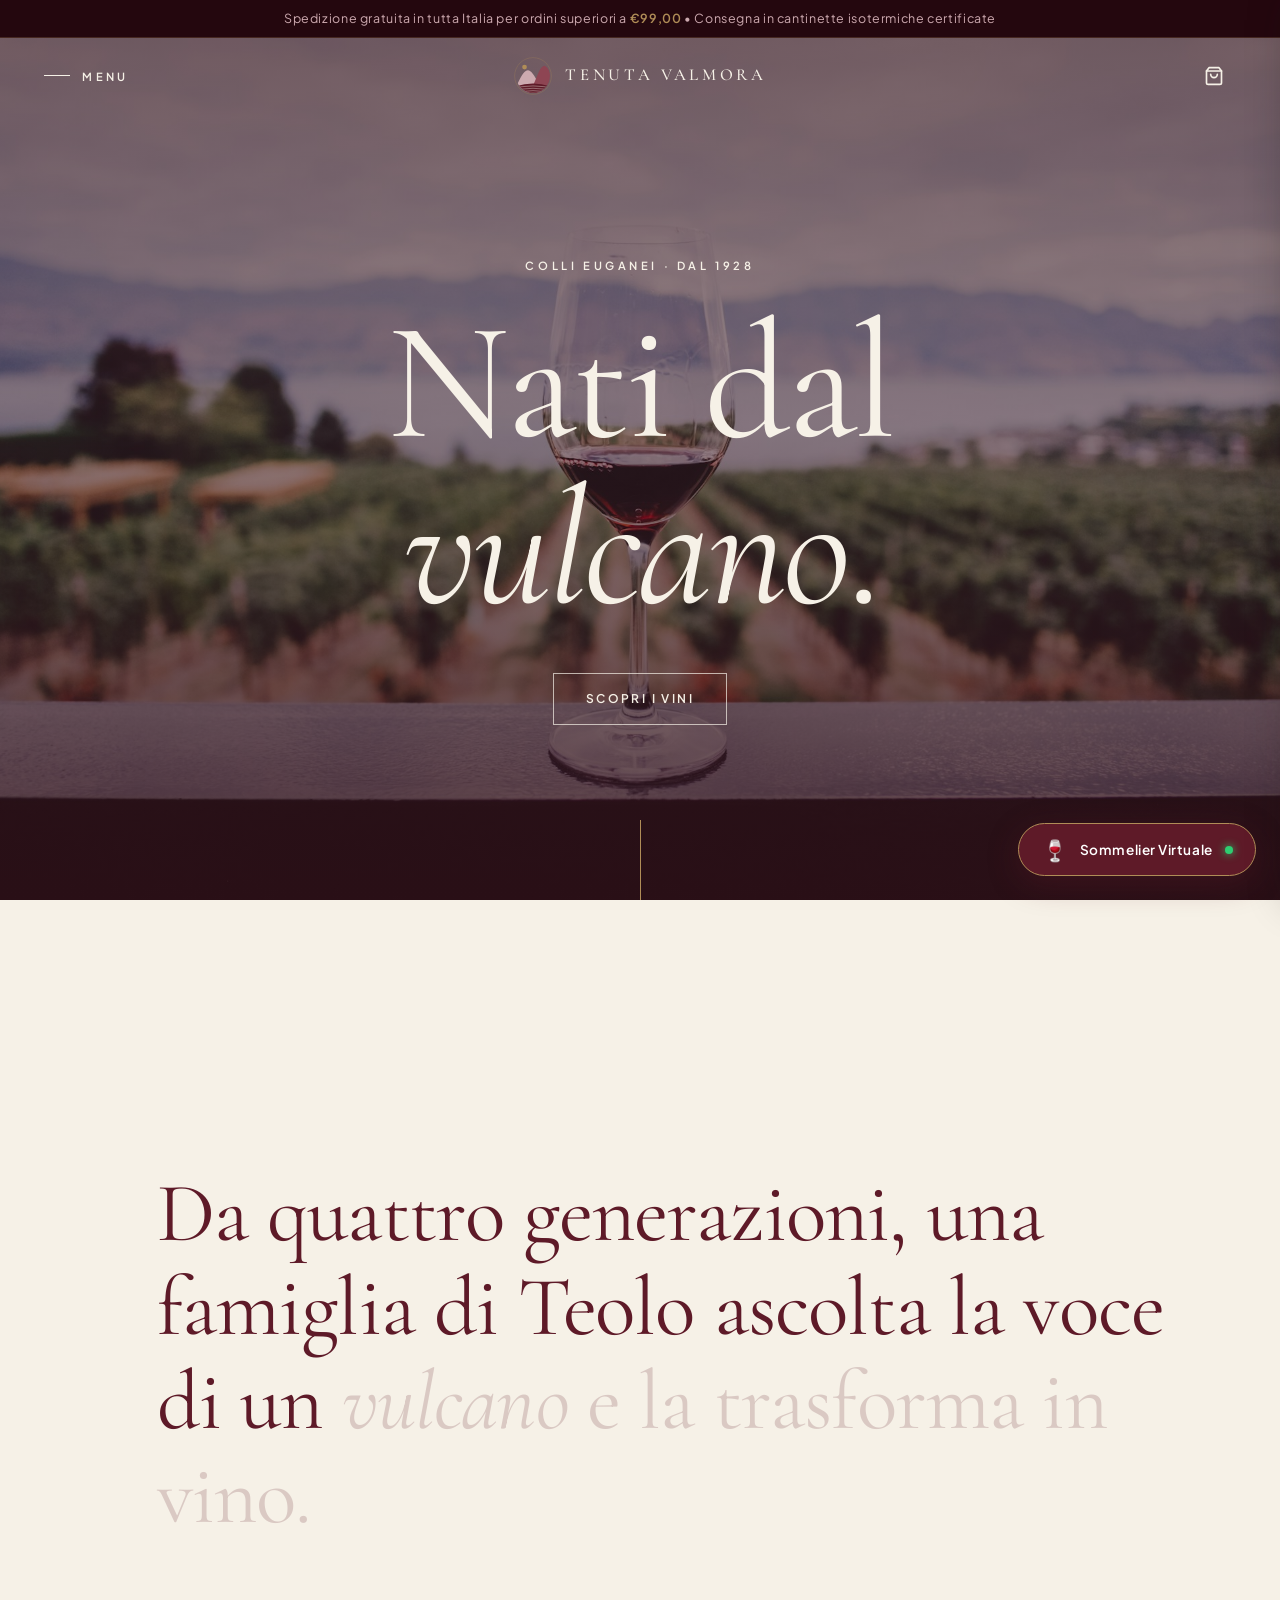
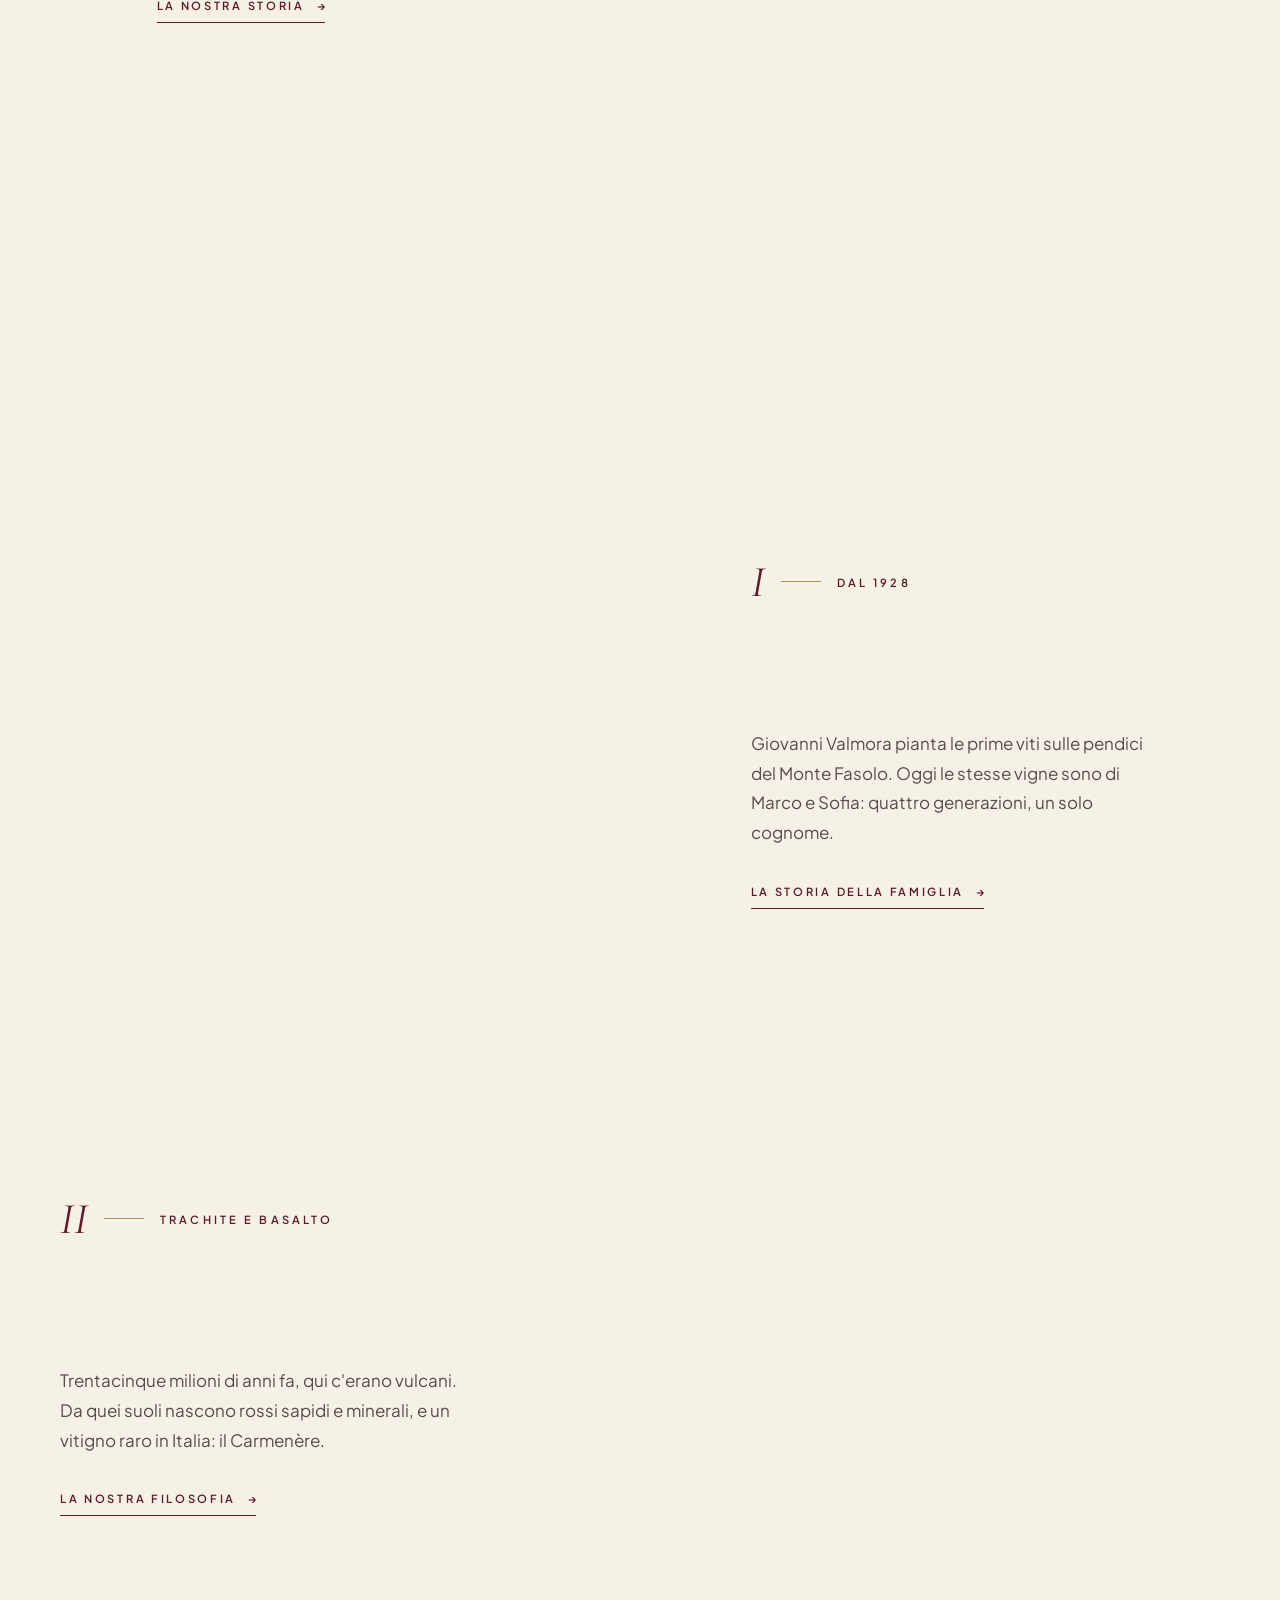
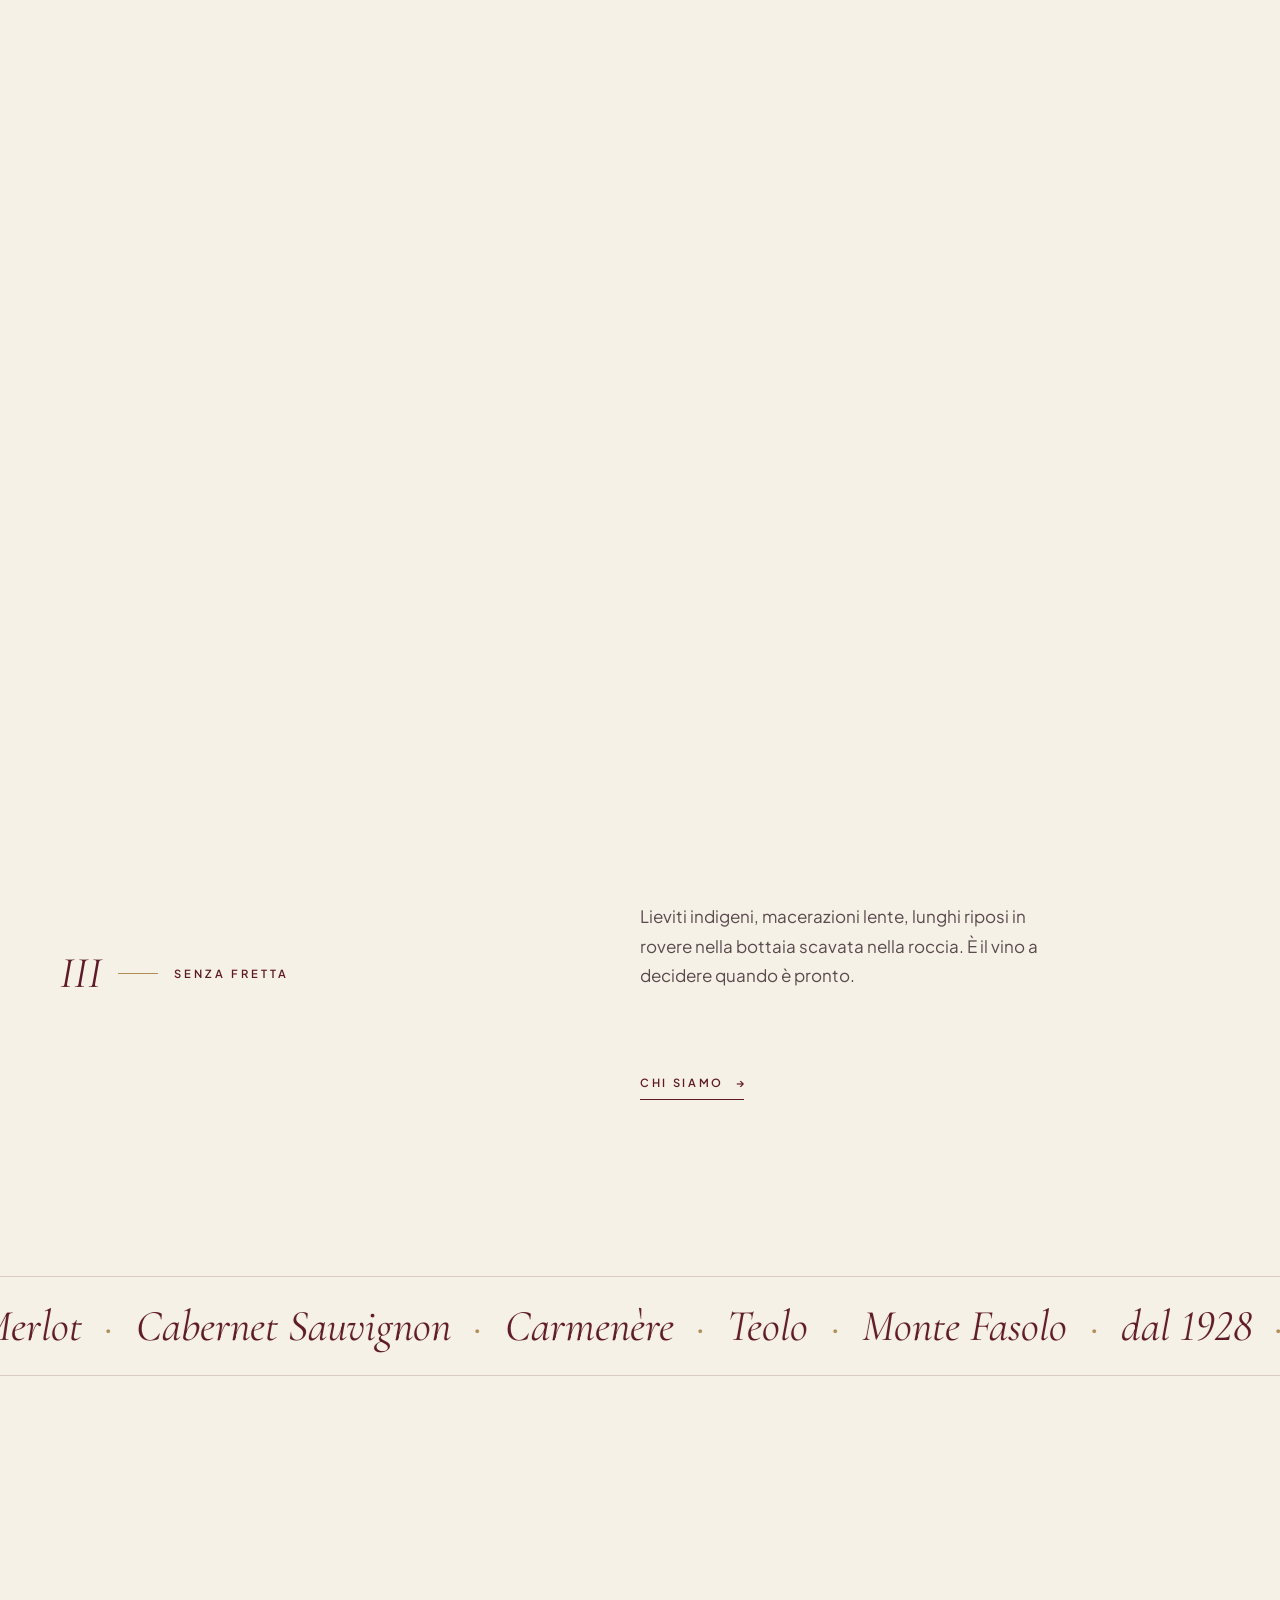
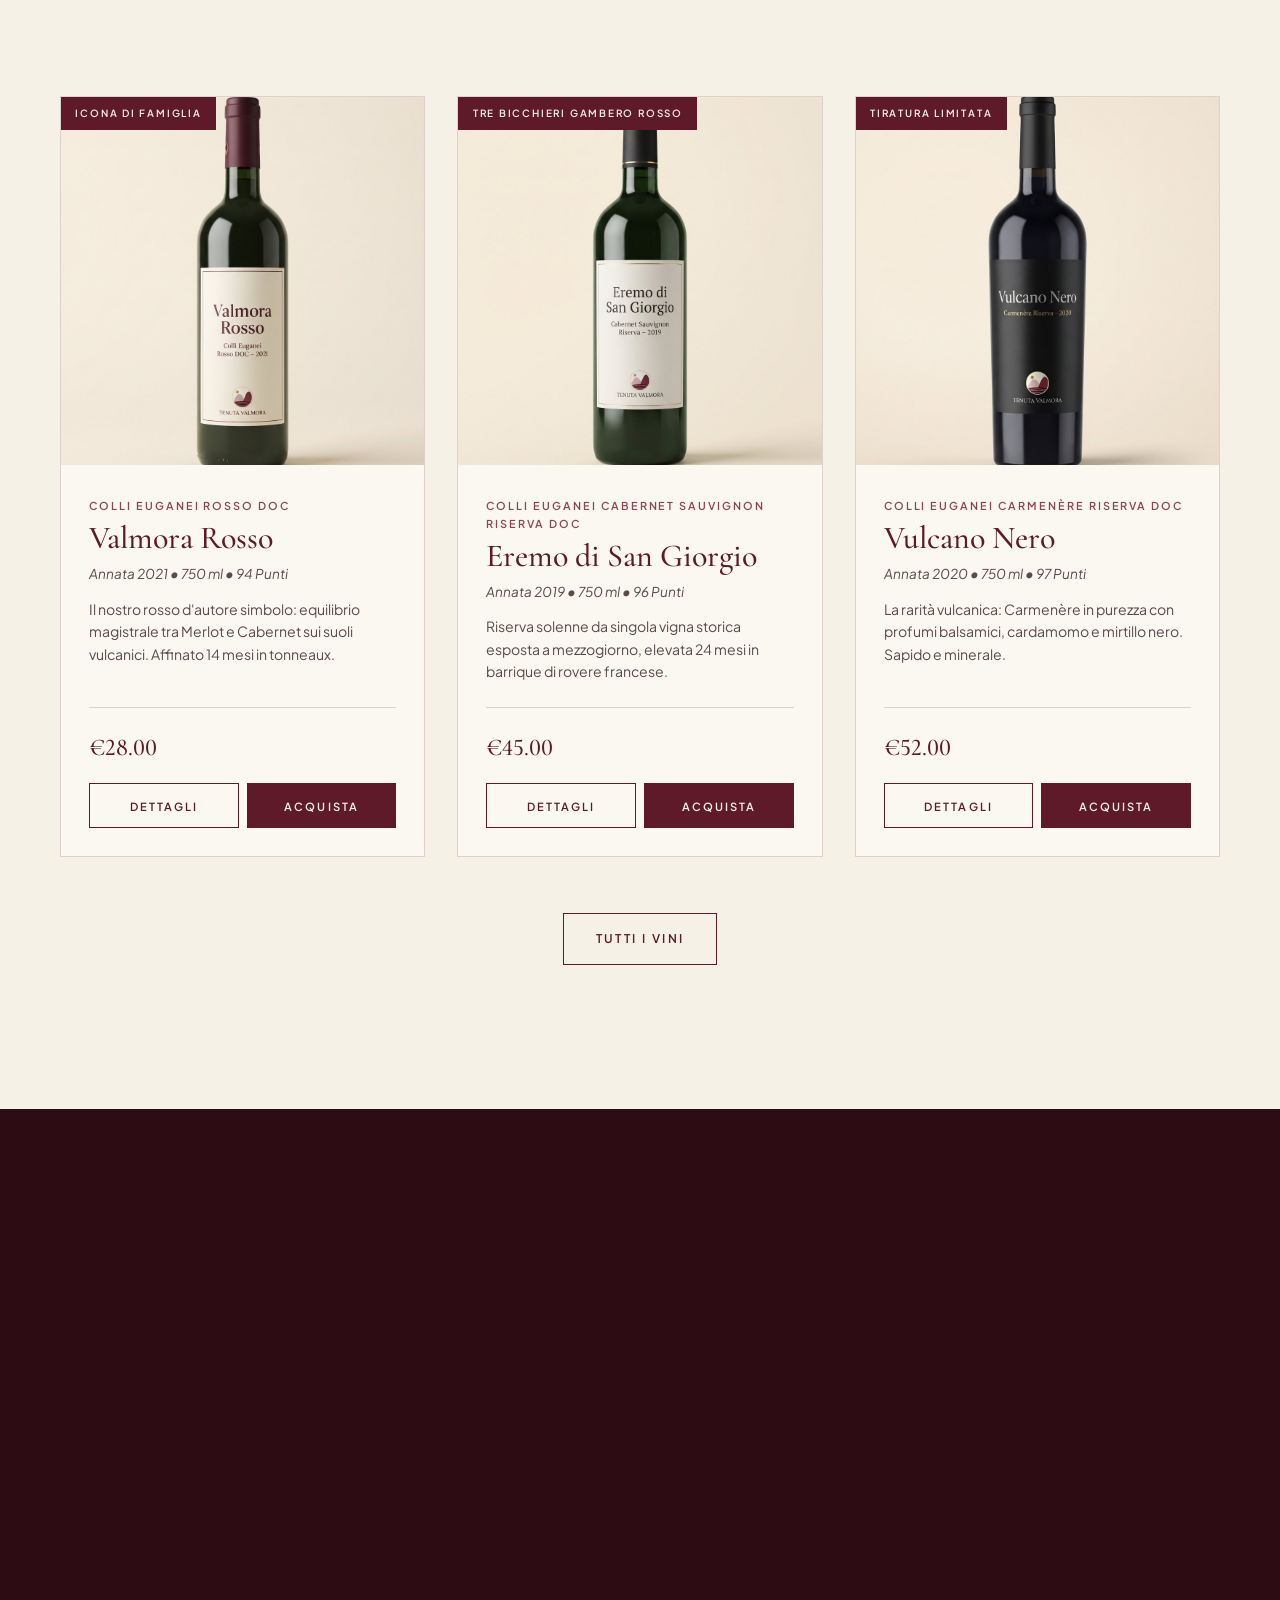
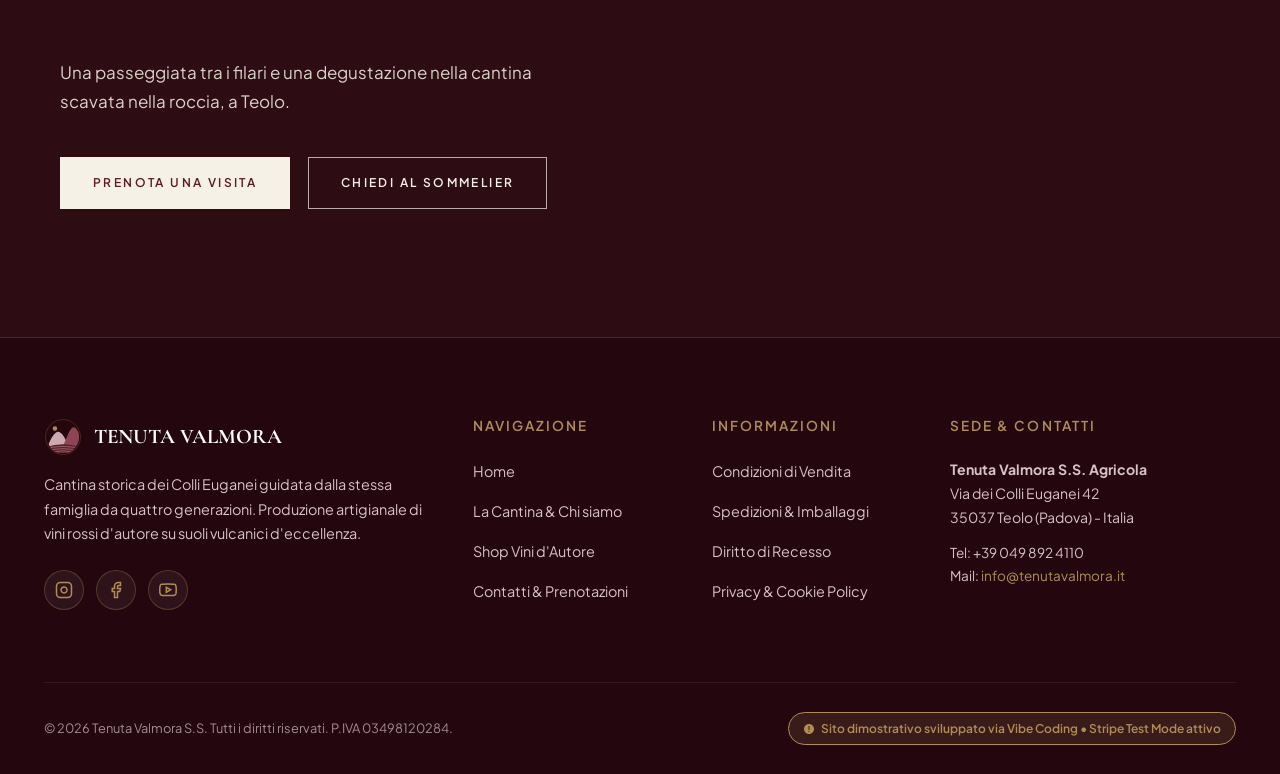
==== commit 36a9b976: "Aggiunge eventi GA4: view_item, add_to_cart, purchase, chatbot e social_click" ====
--- a/index.html
+++ b/index.html
@@ -759,5 +759,6 @@
   <script src="assets/js/chatbot.js"></script>
   <script src="assets/js/main.js"></script>
   <script src="assets/js/home.js"></script>
+  <script src="assets/js/analytics-events.js"></script>
 </body>
 </html>
--- a/assets/css/home.css
+++ b/assets/css/home.css
@@ -1,9 +1,10 @@
 /* ==========================================================================
    Home: stili della sola index.html (prefisso "home-")
    Caricato dopo components.css. Mobile first.
+   Header e pannello Menu della Home: selettori sotto .home-page.
    ========================================================================== */
 
-.home-main {
+.home-page {
   --home-bordeaux: #5E1A28;
   --home-bordeaux-scuro: #2E0C14;
   --home-vinaccia: #8E4553;
@@ -15,10 +16,30 @@
   --home-linea: rgba(94, 26, 40, 0.18);
   --home-linea-chiara: rgba(246, 241, 231, 0.22);
   --home-ease: cubic-bezier(0.2, 0.6, 0.2, 1);
-
+  --home-header-h: 64px;
+
+  background-color: var(--home-crema);
+}
+
+.home-main {
   display: block;
   background-color: var(--home-crema);
   color: var(--home-testo);
+}
+
+/* --- Attesa prima dell'apertura (classi messe dallo script in cima al body) */
+
+html.home-intro-pending,
+html.home-intro-pending body {
+  background-color: #2E0C14;
+}
+
+html.home-intro-pending body > :not(.home-opening) {
+  visibility: hidden;
+}
+
+html.home-hero-wait .home-hero__content {
+  opacity: 0;
 }
 
 /* --- Elementi di base ---------------------------------------------------- */
@@ -33,21 +54,6 @@
 .home-section {
   padding: 5rem 0;
   scroll-margin-top: 80px;
-}
-
-.home-hidden {
-  position: absolute;
-  width: 1px;
-  height: 1px;
-  overflow: hidden;
-  clip: rect(0 0 0 0);
-  white-space: nowrap;
-}
-
-.home-sprite {
-  position: absolute;
-  width: 0;
-  height: 0;
 }
 
 .home-eyebrow {
@@ -92,11 +98,6 @@
   line-height: 1.8;
   color: var(--home-testo-tenue);
 }
-
-/* Varianti su fondo scuro */
-.home-on-dark .home-eyebrow { color: var(--home-rosa); }
-.home-on-dark .home-title { color: var(--home-crema); }
-.home-on-dark .home-text { color: rgba(246, 241, 231, 0.84); }
 
 /* --- Bottoni e link ------------------------------------------------------ */
 
@@ -162,23 +163,17 @@
   color: var(--home-bordeaux);
 }
 
-.home-actions {
-  display: flex;
-  flex-direction: column;
-  gap: 0.9rem;
-  margin-top: 2.25rem;
-}
-
+/* Link discreto: maiuscolo spaziato, linea sottile e freccia */
 .home-link {
   display: inline-flex;
   align-items: center;
   gap: 0.75rem;
-  margin-top: 1rem;
-  padding-bottom: 0.5rem;
+  padding: 0.35rem 0 0.5rem;
   border-bottom: 1px solid currentColor;
-  font-size: 0.75rem;
+  font-family: var(--font-sans);
+  font-size: 0.7rem;
   font-weight: 600;
-  letter-spacing: 0.2em;
+  letter-spacing: 0.24em;
   text-transform: uppercase;
   color: var(--home-bordeaux);
 }
@@ -186,14 +181,10 @@
 .home-link::after {
   content: '\2192';
   letter-spacing: 0;
-  transition: transform 0.3s ease;
-}
-
-.home-link:hover::after { transform: translateX(5px); }
-.home-link:hover { color: var(--home-vinaccia); }
-
-.home-on-dark .home-link { color: var(--home-crema); }
-.home-on-dark .home-link:hover { color: var(--home-rosa); }
+  transition: transform 0.9s var(--home-ease);
+}
+
+.home-link:hover::after { transform: translateX(6px); }
 
 /* Focus da tastiera */
 .home-main a:focus-visible,
@@ -208,47 +199,475 @@
   outline-color: var(--home-crema);
 }
 
-/* --- Separatore (archi e cerchio del logo) ------------------------------- */
-
-.home-divider {
-  display: block;
-  width: 7.5rem;
-  height: 2.75rem;
-  margin: 0 auto;
-  color: var(--home-vinaccia);
-}
-
-.home-divider-band {
-  padding: 0 0 1rem;
-}
-
-/* --- 1. Hero ------------------------------------------------------------- */
+/* ==========================================================================
+   Header della Home
+   Trasparente sulla hero; home.js aggiunge:
+   home-header--managed (controllo attivo), home-header--solid (barra crema),
+   home-header--hidden (nascosto scorrendo verso il basso).
+   ========================================================================== */
+
+.home-page .site-header {
+  color: var(--home-crema);
+  background-color: transparent;
+  border-bottom: 1px solid transparent;
+  box-shadow: none;
+  -webkit-backdrop-filter: none;
+  backdrop-filter: none;
+  transition:
+    background-color 0.9s var(--home-ease),
+    border-color 0.9s var(--home-ease),
+    color 0.9s var(--home-ease),
+    transform 0.9s var(--home-ease);
+}
+
+/* "scrolled" arriva da main.js: da solo non cambia l'aspetto */
+.home-page .site-header.scrolled {
+  background-color: transparent;
+  box-shadow: none;
+}
+
+/* Barra crema: gestita da home.js, oppure da main.js se home.js non parte */
+.home-page .site-header.home-header--solid,
+.home-page .site-header.scrolled:not(.home-header--managed) {
+  background-color: rgba(246, 241, 231, 0.97);
+  border-bottom-color: var(--home-linea);
+  color: var(--home-bordeaux);
+}
+
+/* Senza JavaScript: barra crema fissa (regola separata, :has non ovunque supportato) */
+.home-page:has(> noscript .home-nojs) .site-header {
+  background-color: rgba(246, 241, 231, 0.97);
+  border-bottom-color: var(--home-linea);
+  color: var(--home-bordeaux);
+}
+
+.home-page .site-header.home-header--hidden {
+  transform: translate3d(0, -100%, 0);
+}
+
+.home-page .header-inner {
+  display: grid;
+  grid-template-columns: 1fr auto 1fr;
+  align-items: center;
+  height: var(--home-header-h);
+}
+
+/* Il menu orizzontale nella Home è sostituito dal pannello Menu */
+.home-page .main-nav {
+  display: none;
+}
+
+/* Pulsante "Menu" (#mobile-menu-btn) */
+.home-page .mobile-menu-btn {
+  display: inline-flex;
+  flex-direction: row;
+  align-items: center;
+  justify-content: flex-start;
+  justify-self: start;
+  gap: 0.8rem;
+  width: auto;
+  height: 44px;
+  padding: 0;
+  color: inherit;
+  font-family: var(--font-sans);
+  font-size: 0.7rem;
+  font-weight: 600;
+  letter-spacing: 0.28em;
+  text-transform: uppercase;
+}
+
+/* Annulla le lineette del menu classico */
+.home-page .mobile-menu-btn span {
+  width: auto;
+  height: auto;
+  background-color: transparent;
+  transition: none;
+}
+
+.home-page .mobile-menu-btn .home-header__menu-line {
+  width: 1.6rem;
+  height: 1px;
+  background-color: currentColor;
+  transition: width 0.9s var(--home-ease);
+}
+
+.home-page .mobile-menu-btn:hover .home-header__menu-line {
+  width: 2.4rem;
+}
+
+/* Logo al centro */
+.home-page .site-header .brand-logo-link {
+  justify-self: center;
+  gap: 0.75rem;
+  color: inherit;
+}
+
+.home-page .site-header .brand-logo-img {
+  width: 40px;
+  height: 40px;
+}
+
+.home-page .site-header .brand-title {
+  display: none;
+  font-size: 1.05rem;
+  font-weight: 500;
+  letter-spacing: 0.22em;
+  color: inherit;
+}
+
+/* Carrello a destra */
+.home-page .site-header .header-actions {
+  justify-self: end;
+}
+
+.home-page .site-header .cart-toggle-btn {
+  width: 44px;
+  height: 44px;
+  border-radius: 0;
+  background-color: transparent;
+  color: inherit;
+}
+
+.home-page .site-header .cart-toggle-btn:hover {
+  background-color: transparent;
+  color: inherit;
+  opacity: 0.7;
+}
+
+/* display del badge gestito da cart.js */
+.home-page .site-header .cart-badge {
+  top: 5px;
+  right: 1px;
+  width: 18px;
+  height: 18px;
+  border: 0;
+  background-color: var(--home-crema);
+  color: var(--home-bordeaux);
+  font-size: 0.6rem;
+  font-variant-numeric: lining-nums;
+  transition: background-color 0.9s var(--home-ease), color 0.9s var(--home-ease);
+}
+
+.home-page .site-header.home-header--solid .cart-badge,
+.home-page .site-header.scrolled:not(.home-header--managed) .cart-badge {
+  background-color: var(--home-bordeaux);
+  color: var(--home-crema);
+}
+
+.home-page:has(> noscript .home-nojs) .site-header .cart-badge {
+  background-color: var(--home-bordeaux);
+  color: var(--home-crema);
+}
+
+.home-page .site-header a:focus-visible,
+.home-page .site-header button:focus-visible {
+  outline: 2px solid currentColor;
+  outline-offset: 4px;
+}
+
+/* ==========================================================================
+   Pannello Menu (#mobile-nav-drawer, classe "open" da main.js)
+   ========================================================================== */
+
+/* Il pannello copre tutto lo schermo: il velo non serve */
+.home-page .mobile-nav-overlay {
+  display: none;
+}
+
+.home-page .mobile-nav-drawer {
+  top: 0;
+  left: 0;
+  width: 100%;
+  height: 100%;
+  padding: 0;
+  display: flex;
+  flex-direction: column;
+  overflow-y: auto;
+  background-color: var(--home-bordeaux-scuro);
+  color: var(--home-crema);
+  box-shadow: none;
+  visibility: hidden;
+  clip-path: inset(0 0 100% 0);
+  transition: clip-path 0.9s var(--home-ease), visibility 0s linear 0.9s;
+}
+
+.home-page .mobile-nav-drawer.open {
+  left: 0;
+  visibility: visible;
+  clip-path: inset(0 0 0 0);
+  transition: clip-path 1.1s var(--home-ease), visibility 0s linear 0s;
+}
+
+.home-menu__top {
+  display: grid;
+  grid-template-columns: 1fr auto 1fr;
+  align-items: center;
+  flex: 0 0 auto;
+  height: var(--home-header-h);
+  padding: 0 1.5rem;
+  border-bottom: 1px solid var(--home-linea-chiara);
+}
+
+.home-menu__close {
+  display: inline-flex;
+  align-items: center;
+  justify-self: start;
+  gap: 0.8rem;
+  height: 44px;
+  padding: 0;
+  color: var(--home-crema);
+  font-family: var(--font-sans);
+  font-size: 0.7rem;
+  font-weight: 600;
+  letter-spacing: 0.28em;
+  text-transform: uppercase;
+  transition: color 0.9s var(--home-ease);
+}
+
+.home-menu__x {
+  position: relative;
+  width: 1.1rem;
+  height: 1.1rem;
+}
+
+.home-menu__x::before,
+.home-menu__x::after {
+  content: '';
+  position: absolute;
+  top: 50%;
+  left: 0;
+  width: 100%;
+  height: 1px;
+  background-color: currentColor;
+  transform: rotate(45deg);
+}
+
+.home-menu__x::after {
+  transform: rotate(-45deg);
+}
+
+.home-menu__close:hover {
+  color: var(--home-rosa);
+}
+
+.home-menu__brand {
+  display: flex;
+  align-items: center;
+  justify-self: center;
+  gap: 0.75rem;
+  color: var(--home-crema);
+  transition: none;
+}
+
+.home-menu__brand img {
+  width: 40px;
+  height: 40px;
+}
+
+.home-menu__brand-name {
+  display: none;
+  font-family: var(--font-serif);
+  font-size: 1.05rem;
+  font-weight: 500;
+  letter-spacing: 0.22em;
+  text-transform: uppercase;
+}
+
+.home-menu__nav {
+  display: flex;
+  flex: 1 0 auto;
+  align-items: center;
+  justify-content: center;
+  padding: 3rem 1.5rem;
+}
+
+.home-menu__links {
+  margin: 0;
+  padding: 0;
+  list-style: none;
+  text-align: center;
+}
+
+.home-menu__link {
+  display: inline-block;
+  padding: 0.12em 0.1em;
+  font-family: var(--font-serif);
+  font-size: clamp(2.75rem, 12vw, 6rem);
+  font-weight: 400;
+  line-height: 1.08;
+  letter-spacing: -0.01em;
+  color: var(--home-crema);
+  transition: color 0.9s var(--home-ease);
+}
+
+.home-menu__link:hover {
+  color: var(--home-rosa);
+}
+
+/* Pagina corrente */
+.home-menu__link[aria-current="page"] {
+  font-style: italic;
+  color: var(--home-rosa);
+}
+
+.home-menu__bottom {
+  display: flex;
+  flex-direction: column;
+  align-items: center;
+  gap: 0.7rem;
+  padding: 1.75rem 1.5rem 2rem;
+  border-top: 1px solid var(--home-linea-chiara);
+  font-family: var(--font-sans);
+  font-size: 0.68rem;
+  font-weight: 600;
+  letter-spacing: 0.22em;
+  text-transform: uppercase;
+  text-align: center;
+  color: var(--home-rosa);
+}
+
+.home-menu__bottom p {
+  margin: 0;
+}
+
+.home-menu__bottom a {
+  color: inherit;
+  transition: color 0.9s var(--home-ease);
+}
+
+.home-menu__bottom a:hover {
+  color: var(--home-crema);
+}
+
+.home-menu__social {
+  display: flex;
+  gap: 1.5rem;
+  margin: 0;
+  padding: 0;
+  list-style: none;
+}
+
+.home-page .mobile-nav-drawer a:focus-visible,
+.home-page .mobile-nav-drawer button:focus-visible {
+  outline: 2px solid var(--home-crema);
+  outline-offset: 4px;
+}
+
+/* Voci in sequenza all'apertura (solo con home.js attivo) */
+.home-js .home-menu__links li {
+  opacity: 0;
+  transform: translate3d(0, 1.5rem, 0);
+  transition: opacity 0.9s var(--home-ease), transform 0.9s var(--home-ease);
+}
+
+.home-js .mobile-nav-drawer.open .home-menu__links li {
+  opacity: 1;
+  transform: none;
+}
+
+.home-js .mobile-nav-drawer.open .home-menu__links li:nth-child(1) { transition-delay: 0.3s; }
+.home-js .mobile-nav-drawer.open .home-menu__links li:nth-child(2) { transition-delay: 0.38s; }
+.home-js .mobile-nav-drawer.open .home-menu__links li:nth-child(3) { transition-delay: 0.46s; }
+.home-js .mobile-nav-drawer.open .home-menu__links li:nth-child(4) { transition-delay: 0.54s; }
+
+/* ==========================================================================
+   Apertura con il logo (creata da home.js)
+   ========================================================================== */
+
+.home-opening {
+  position: fixed;
+  inset: 0;
+  z-index: 3000;
+  display: flex;
+  align-items: center;
+  justify-content: center;
+  background-color: var(--home-bordeaux-scuro);
+  cursor: pointer;
+  animation: home-opening-out 0.45s var(--home-ease) 1.35s forwards;
+}
+
+.home-opening--skip {
+  animation: home-opening-out 0.2s linear forwards;
+}
+
+.home-opening__logo {
+  width: 9rem;
+  height: 9rem;
+}
+
+.home-opening__line {
+  fill: none;
+  stroke-width: 1.3;
+  stroke-linecap: round;
+  stroke-dasharray: 1;
+  stroke-dashoffset: 1;
+  animation: home-draw 0.6s var(--home-ease) forwards;
+}
+
+.home-opening__line--ring { animation-duration: 0.9s; }
+.home-opening__line:nth-of-type(2) { animation-delay: 0.12s; }
+.home-opening__line:nth-of-type(3) { animation-delay: 0.19s; }
+.home-opening__line:nth-of-type(4) { animation-delay: 0.26s; }
+.home-opening__line:nth-of-type(5) { animation-delay: 0.33s; }
+
+.home-opening__fill {
+  opacity: 0;
+  animation: home-fade 0.4s var(--home-ease) 0.9s forwards;
+}
+
+@keyframes home-draw {
+  to { stroke-dashoffset: 0; }
+}
+
+@keyframes home-fade {
+  to { opacity: 1; }
+}
+
+@keyframes home-opening-out {
+  to { opacity: 0; visibility: hidden; }
+}
+
+/* ==========================================================================
+   1. Hero
+   ========================================================================== */
 
 .home-hero {
   position: relative;
   isolation: isolate;
   display: flex;
-  align-items: flex-end;
-  min-height: 34rem;
-  min-height: max(34rem, calc(100vh - var(--home-offset, 116px)));
-  min-height: max(34rem, calc(100svh - var(--home-offset, 116px)));
+  align-items: center;
+  justify-content: center;
+  min-height: 36rem;
+  min-height: max(36rem, calc(100vh - var(--home-offset, 40px)));
+  min-height: max(36rem, calc(100svh - var(--home-offset, 40px)));
+  /* Sale sotto l'header trasparente (+1px del bordo dell'header) */
+  margin-top: calc(-1 * var(--home-header-h) - 1px);
+  padding: calc(var(--home-header-h) + 3rem) 0 5rem;
   overflow: hidden;
   background-color: var(--home-bordeaux-scuro);
   color: var(--home-crema);
+  text-align: center;
 }
 
 .home-hero__media {
   position: absolute;
   inset: 0;
-  z-index: -1;
-}
-
-.home-hero__media img {
+  z-index: -2;
+}
+
+.home-hero__media img,
+.home-hero__video {
+  position: absolute;
+  inset: 0;
   width: 100%;
   height: 100%;
   object-fit: cover;
   object-position: center;
-  animation: home-zoom 24s ease-out forwards;
+}
+
+/* Nascosto se il file non si carica: resta l'immagine sotto */
+.home-hero__video--off {
+  display: none;
 }
 
 /* Velo bordeaux scuro */
@@ -256,207 +675,308 @@
   content: '';
   position: absolute;
   inset: 0;
-  background: linear-gradient(180deg, rgba(46, 12, 20, 0.58) 0%, rgba(46, 12, 20, 0.8) 100%);
+  background: linear-gradient(180deg, rgba(46, 12, 20, 0.66) 0%, rgba(46, 12, 20, 0.5) 45%, rgba(46, 12, 20, 0.8) 100%);
+}
+
+/* Scurisce il video mentre si esce dalla hero (opacità da home.js) */
+.home-hero__shade {
+  position: absolute;
+  inset: 0;
+  z-index: -1;
+  background-color: var(--home-bordeaux-scuro);
+  opacity: 0;
+  pointer-events: none;
 }
 
 .home-hero__content {
-  padding-top: 2.5rem;
-  padding-bottom: 7rem;
-}
-
-.home-hero__content > * {
-  animation: home-rise 1.1s var(--home-ease) both;
-}
-
-.home-hero__content > :nth-child(2) { animation-delay: 0.12s; }
-.home-hero__content > :nth-child(3) { animation-delay: 0.24s; }
-.home-hero__content > :nth-child(4) { animation-delay: 0.36s; }
-
-.home-hero__title {
-  max-width: 13ch;
-  margin: 0 0 1.5rem;
-  font-family: var(--font-serif);
-  font-size: clamp(3rem, 13vw, 6.5rem);
-  font-weight: 500;
-  line-height: 0.98;
-  letter-spacing: -0.015em;
-  color: var(--home-crema);
-}
-
-.home-hero__title em {
-  font-style: italic;
-  font-weight: 400;
-}
-
-.home-hero__text {
-  max-width: 32rem;
-  margin: 0;
-  font-size: 1.0625rem;
-  font-weight: 300;
-  line-height: 1.75;
-  color: rgba(246, 241, 231, 0.9);
-}
-
-/* Indicazione "scorri": a sinistra su mobile, lontana dal pulsante del chatbot */
-.home-scroll {
-  position: absolute;
-  left: 1.5rem;
-  bottom: 1.75rem;
+  position: relative;
   display: flex;
   flex-direction: column;
   align-items: center;
-  gap: 0.6rem;
-  font-size: 0.66rem;
+}
+
+.home-hero__label {
+  margin: 0 0 1.75rem;
+  font-family: var(--font-sans);
+  font-size: 0.7rem;
   font-weight: 600;
-  letter-spacing: 0.3em;
+  letter-spacing: 0.32em;
   text-transform: uppercase;
   color: var(--home-crema);
 }
 
-.home-scroll::after {
-  content: '';
+.home-hero__title {
+  margin: 0;
+  font-family: var(--font-serif);
+  font-size: clamp(3.75rem, 17vw, 10.5rem);
+  font-weight: 400;
+  line-height: 0.95;
+  letter-spacing: -0.02em;
+  color: var(--home-crema);
+  --home-d: 0.12s;
+}
+
+.home-hero__title em {
+  font-style: italic;
+}
+
+.home-hero__cta {
+  margin-top: 2.75rem;
+}
+
+.home-hero__cta .home-mask__inner {
+  --home-d: 0.5s;
+}
+
+/* Linea oro che invita a scorrere: solo da 768px */
+.home-hero__scroll {
+  position: absolute;
+  left: 50%;
+  bottom: 0;
+  display: none;
   width: 1px;
-  height: 2.5rem;
+  height: 5rem;
+  margin-left: -0.5px;
   background-color: var(--home-oro);
   transform-origin: top;
-  animation: home-scroll-line 2.6s ease-in-out infinite;
-}
-
-@keyframes home-zoom {
-  from { transform: scale(1); }
-  to { transform: scale(1.08); }
-}
-
-@keyframes home-rise {
-  from { opacity: 0; transform: translateY(1.5rem); }
-  to { opacity: 1; transform: none; }
+  animation: home-scroll-line 2.8s var(--home-ease) infinite;
 }
 
 @keyframes home-scroll-line {
-  0% { transform: scaleY(0); }
-  50% { transform: scaleY(1); }
+  0% { transform: scaleY(0); opacity: 1; }
+  60% { transform: scaleY(1); opacity: 1; }
   100% { transform: scaleY(1); opacity: 0; }
 }
 
-/* --- 2. Presentazione ---------------------------------------------------- */
-
-.home-intro__grid {
+/* ==========================================================================
+   2. Manifesto
+   ========================================================================== */
+
+.home-manifesto {
+  padding: 7rem 0 8rem;
+}
+
+.home-manifesto__mark {
+  display: block;
+  width: 4.5rem;
+  height: 2.125rem;
+  margin: 0 0 2.5rem;
+  color: var(--home-bordeaux);
+}
+
+.home-manifesto__text {
+  max-width: 13.5em;
+  margin: 0 0 3rem;
+  font-family: var(--font-serif);
+  font-size: clamp(2.1rem, 7.4vw, 5.25rem);
+  font-weight: 400;
+  line-height: 1.12;
+  letter-spacing: -0.01em;
+  color: var(--home-bordeaux);
+}
+
+.home-manifesto__text em {
+  font-style: italic;
+}
+
+/* Parole che si accendono seguendo lo scorrimento (classi da home.js) */
+.home-word {
+  transition: opacity 0.9s var(--home-ease);
+}
+
+.home-js .home-word {
+  opacity: 0.18;
+}
+
+.home-js .home-word.home-word--lit {
+  opacity: 1;
+}
+
+/* ==========================================================================
+   3. Tre capitoli
+   ========================================================================== */
+
+.home-chapters {
+  padding: 1rem 0 6rem;
+}
+
+.home-chapter + .home-chapter {
+  margin-top: 6.5rem;
+}
+
+.home-chapter__grid {
   display: grid;
-  gap: 3.5rem;
-}
-
-.home-stat {
-  margin: 0 0 2rem;
-}
-
-.home-stat__number {
-  display: block;
+  gap: 2.25rem;
+}
+
+.home-chapter--3 .home-chapter__body {
+  margin-top: 2.25rem;
+}
+
+.home-chapter__kicker {
+  display: flex;
+  align-items: center;
+  gap: 1rem;
+  margin: 0 0 1.25rem;
+  --home-d: 0.35s;
+}
+
+.home-chapter__num {
   font-family: var(--font-serif);
-  font-size: clamp(6.5rem, 34vw, 12.5rem);
-  font-weight: 500;
-  font-variant-numeric: lining-nums;
-  line-height: 0.8;
-  letter-spacing: -0.03em;
-  color: var(--home-bordeaux);
-}
-
-.home-stat__label {
-  display: block;
-  max-width: 22rem;
-  margin-top: 1.5rem;
-  padding-top: 1rem;
-  border-top: 1px solid var(--home-oro);
-  font-size: 0.72rem;
+  font-size: 2.75rem;
+  font-style: italic;
+  font-weight: 400;
+  line-height: 1;
+  color: var(--home-bordeaux);
+}
+
+.home-chapter__label {
+  display: inline-flex;
+  align-items: center;
+  gap: 1rem;
+  font-family: var(--font-sans);
+  font-size: 0.7rem;
   font-weight: 600;
-  letter-spacing: 0.22em;
-  line-height: 1.7;
+  letter-spacing: 0.28em;
   text-transform: uppercase;
-  color: var(--home-vinaccia);
-}
-
-.home-figure {
-  margin: 0;
-}
-
-.home-figure img {
+  color: var(--home-bordeaux);
+}
+
+.home-chapter__label::before {
+  content: '';
+  width: 2.5rem;
+  height: 1px;
+  background-color: var(--home-oro);
+}
+
+.home-chapter__title {
+  margin: 0 0 1.25rem;
+  font-family: var(--font-serif);
+  font-size: clamp(3.5rem, 15vw, 6.5rem);
+  font-weight: 400;
+  line-height: 0.95;
+  letter-spacing: -0.02em;
+  color: var(--home-bordeaux);
+}
+
+.home-chapter__text {
+  max-width: 26rem;
+  margin: 0 0 1.75rem;
+  font-size: 1.0625rem;
+  line-height: 1.75;
+  color: var(--home-testo-tenue);
+  --home-d: 0.5s;
+}
+
+.home-chapter__more {
+  --home-d: 0.65s;
+}
+
+/* --- Foto con segnaposto ------------------------------------------------- */
+/* Il riquadro resta visibile se il file non esiste (home-photo--missing). */
+
+.home-photo {
+  position: relative;
+  overflow: hidden;
+  background-color: var(--home-bordeaux-scuro);
+}
+
+.home-photo img {
+  position: absolute;
+  inset: 0;
+  width: 100%;
+  height: 100%;
+  object-fit: cover;
+}
+
+.home-photo--missing img {
+  visibility: hidden;
+}
+
+.home-photo__motif {
+  position: absolute;
+  left: 0;
+  bottom: 0;
   width: 100%;
   height: auto;
-  object-fit: cover;
-}
-
-.home-intro__figure img { aspect-ratio: 4 / 5; }
-
-/* --- 3. Valori ----------------------------------------------------------- */
-
-.home-values {
-  position: relative;
+  color: var(--home-rosa);
+}
+
+.home-photo__label {
+  position: absolute;
+  top: 1rem;
+  left: 1rem;
+  right: 1rem;
+  font-family: var(--font-sans);
+  font-size: 0.62rem;
+  font-weight: 600;
+  letter-spacing: 0.2em;
+  line-height: 1.6;
+  text-transform: uppercase;
+  overflow-wrap: anywhere;
+  color: var(--home-rosa);
+}
+
+.home-photo--missing .home-photo__label {
+  z-index: 1;
+}
+
+.home-chapter--1 .home-photo { aspect-ratio: 4 / 5; }
+.home-chapter--2 .home-photo { aspect-ratio: 3 / 2; }
+.home-chapter--3 .home-photo { aspect-ratio: 4 / 3; }
+
+/* ==========================================================================
+   4. Fascia di testo che scorre
+   Senza home.js scorre in CSS; con home.js la muove lo script.
+   ========================================================================== */
+
+.home-marquee {
   overflow: hidden;
-  background-color: var(--home-bordeaux);
-  color: var(--home-crema);
-}
-
-.home-values__arcs {
-  position: absolute;
-  right: -6rem;
-  bottom: -1rem;
-  width: 34rem;
-  max-width: none;
-  height: auto;
-  color: var(--home-rosa);
-  opacity: 0.16;
-  pointer-events: none;
-}
-
-.home-values .home-container {
-  position: relative;
-}
-
-.home-values__list {
-  display: grid;
-  margin: 3rem 0 2.5rem;
-  padding: 0;
-  list-style: none;
-}
-
-.home-value {
-  padding: 2.25rem 0;
-  border-top: 1px solid var(--home-linea-chiara);
-}
-
-.home-value:last-child {
-  border-bottom: 1px solid var(--home-linea-chiara);
-}
-
-.home-value__number {
-  display: block;
-  margin-bottom: 1rem;
+  padding: 1.4rem 0;
+  border-top: 1px solid var(--home-linea);
+  border-bottom: 1px solid var(--home-linea);
+}
+
+.home-marquee__track {
+  display: flex;
+  width: max-content;
+  animation: home-marquee 90s linear infinite;
+}
+
+.home-js .home-marquee__track {
+  animation: none;
+  will-change: transform;
+}
+
+.home-marquee__group {
+  display: flex;
+  flex-shrink: 0;
+  align-items: center;
+  margin: 0;
   font-family: var(--font-serif);
-  font-size: 3.5rem;
+  font-size: clamp(1.6rem, 3.6vw, 2.75rem);
   font-style: italic;
   font-weight: 400;
   font-variant-numeric: lining-nums;
-  line-height: 1;
+  line-height: 1.2;
+  white-space: nowrap;
+  color: var(--home-bordeaux);
+}
+
+.home-marquee__dot {
+  padding: 0 1.4rem;
+  font-style: normal;
   color: var(--home-oro);
 }
 
-.home-value__title {
-  margin: 0 0 0.75rem;
-  font-family: var(--font-serif);
-  font-size: 1.85rem;
-  font-weight: 500;
-  line-height: 1.15;
-  color: var(--home-crema);
-}
-
-.home-value__text {
-  max-width: 24rem;
-  margin: 0;
-  font-size: 0.98rem;
-  line-height: 1.75;
-  color: rgba(246, 241, 231, 0.84);
-}
-
-/* --- 4. I vini ----------------------------------------------------------- */
+/* Quattro copie uguali: un quarto di larghezza = loop senza scatti */
+@keyframes home-marquee {
+  to { transform: translate3d(-25%, 0, 0); }
+}
+
+/* ==========================================================================
+   5. I vini (aspetto invariato)
+   ========================================================================== */
 
 .home-wines__head {
   display: grid;
@@ -599,49 +1119,17 @@
   outline-offset: 3px;
 }
 
-/* --- 5. Filosofia e territorio ------------------------------------------- */
-
-.home-terroir__grid {
-  display: grid;
-  gap: 3rem;
-}
-
-.home-terroir__figure img { aspect-ratio: 4 / 3; }
-
-.home-terroir__caption {
-  display: grid;
-  gap: 0.35rem;
-  margin-top: 1.25rem;
-  padding-top: 1rem;
-  border-top: 1px solid var(--home-oro);
-}
-
-.home-terroir__caption strong {
-  font-family: var(--font-serif);
-  font-size: 1.6rem;
-  font-style: italic;
-  font-weight: 500;
-  font-variant-numeric: lining-nums;
-  line-height: 1.2;
-  color: var(--home-bordeaux);
-}
-
-.home-terroir__caption span {
-  max-width: 26rem;
-  font-size: 0.9rem;
-  line-height: 1.6;
-  color: var(--home-testo-tenue);
-}
-
-/* --- 6. Invito finale ---------------------------------------------------- */
+/* ==========================================================================
+   6. Visita in bottaia
+   ========================================================================== */
 
 .home-visit {
   position: relative;
   isolation: isolate;
   display: flex;
-  align-items: center;
-  min-height: 36rem;
-  padding: 6rem 0;
+  align-items: flex-end;
+  min-height: 38rem;
+  padding: 8rem 0 7rem;
   overflow: hidden;
   background-color: var(--home-bordeaux-scuro);
   color: var(--home-crema);
@@ -653,118 +1141,285 @@
   z-index: -1;
 }
 
-.home-visit__media img {
-  width: 100%;
-  height: 100%;
-  object-fit: cover;
-}
-
-.home-visit__media::after {
+.home-visit__media .home-curtain__inner {
+  position: absolute;
+  inset: 0;
+}
+
+/* Velo scuro sopra la foto */
+.home-visit .home-photo::after {
   content: '';
   position: absolute;
   inset: 0;
-  background-color: rgba(46, 12, 20, 0.8);
+  background-color: rgba(46, 12, 20, 0.7);
 }
 
 .home-visit__content {
-  max-width: 44rem;
-}
-
-/* --- 7. Newsletter ------------------------------------------------------- */
-
-.home-newsletter__grid {
-  display: grid;
-  gap: 2rem;
-}
-
-.home-newsletter .home-title {
-  margin-bottom: 1rem;
-  font-size: clamp(2.2rem, 7vw, 3.25rem);
-}
-
-.home-newsletter .home-text { margin-bottom: 0; }
-
-.home-newsletter__form {
+  position: relative;
+}
+
+.home-visit__title {
+  max-width: 11em;
+  margin: 0 0 1.5rem;
+  font-family: var(--font-serif);
+  font-size: clamp(2.9rem, 11vw, 6.5rem);
+  font-weight: 400;
+  line-height: 1;
+  letter-spacing: -0.015em;
+  color: var(--home-crema);
+}
+
+.home-visit__title em {
+  font-style: italic;
+}
+
+.home-visit__text {
+  max-width: 30rem;
+  margin: 0 0 2.5rem;
+  font-size: 1.0625rem;
+  line-height: 1.75;
+  color: rgba(246, 241, 231, 0.86);
+  --home-d: 0.45s;
+}
+
+.home-visit__actions {
   display: flex;
   flex-direction: column;
-  gap: 1rem;
-}
-
-.home-newsletter__input {
-  width: 100%;
-  min-height: 3.25rem;
-  padding: 0.75rem 0;
-  border: 0;
-  border-bottom: 1px solid var(--home-bordeaux);
-  border-radius: 0;
-  background-color: transparent;
-  font-family: var(--font-sans);
-  font-size: 1rem;
-  color: var(--home-testo);
-}
-
-.home-newsletter__input::placeholder {
-  color: var(--home-testo-tenue);
+  gap: 0.9rem;
+  --home-d: 0.6s;
+}
+
+/* ==========================================================================
+   Animazioni allo scorrimento
+   Attive solo con la classe "home-js" su <html> (messa da home.js):
+   senza JavaScript tutto resta visibile.
+   "home-in" = elemento entrato nello schermo.
+   ========================================================================== */
+
+/* Righe dei titoli (create da home.js) e maschere singole */
+.home-line,
+.home-mask {
+  display: block;
+  overflow: hidden;
+}
+
+.home-line {
+  padding: 0.04em 0.08em 0.14em;
+  margin: -0.04em -0.08em -0.14em;
+}
+
+/* Spazio per il contorno del focus dentro la maschera */
+.home-mask {
+  padding: 0.5rem;
+  margin: -0.5rem;
+}
+
+.home-line__inner,
+.home-mask__inner {
+  display: block;
+}
+
+.home-js .home-line__inner,
+.home-js .home-mask__inner {
+  transform: translate3d(0, 110%, 0);
+  transition: transform 1.2s var(--home-ease);
+  transition-delay: calc(var(--home-d, 0s) + var(--home-i, 0) * 0.12s);
+}
+
+.home-js .home-in .home-line__inner,
+.home-js .home-in .home-mask__inner,
+.home-js .home-hero--in .home-line__inner,
+.home-js .home-hero--in .home-mask__inner {
+  transform: none;
+}
+
+/* Comparsa semplice con ritardo (--home-d) */
+.home-js .home-fade {
+  opacity: 0;
+  transform: translate3d(0, 1.25rem, 0);
+  transition: opacity 1s var(--home-ease), transform 1s var(--home-ease);
+  transition-delay: var(--home-d, 0s);
+}
+
+.home-js .home-in .home-fade,
+.home-js .home-fade.home-in {
   opacity: 1;
-}
-
-/* --- Comparsa allo scorrimento (classe aggiunta da home.js) -------------- */
-
+  transform: none;
+}
+
+/* Sipario sulle foto e zoom da 1.1 a 1 */
+.home-js .home-curtain .home-curtain__inner {
+  clip-path: inset(0 50% 0 50%);
+  transition: clip-path 1.4s var(--home-ease);
+}
+
+.home-js .home-curtain .home-curtain__inner img {
+  transform: scale(1.1);
+  transition: transform 1.4s var(--home-ease);
+}
+
+.home-js .home-curtain.home-in .home-curtain__inner {
+  clip-path: inset(0 0 0 0);
+}
+
+.home-js .home-curtain.home-in .home-curtain__inner img {
+  transform: none;
+}
+
+/* Archi e cerchio che si disegnano (pathLength="1" nel markup) */
+.home-js .home-draw > * {
+  stroke-dasharray: 1;
+  stroke-dashoffset: 1;
+  transition: stroke-dashoffset 1.4s var(--home-ease);
+}
+
+.home-js .home-draw > :nth-child(2) { transition-delay: 0.12s; }
+.home-js .home-draw > :nth-child(3) { transition-delay: 0.24s; }
+.home-js .home-draw > :nth-child(4) { transition-delay: 0.36s; }
+
+.home-js .home-in .home-draw > *,
+.home-js .home-draw.home-in > * {
+  stroke-dashoffset: 0;
+}
+
+/* Comparsa della sezione vini (classe home-reveal già nel markup) */
 .home-js .home-reveal {
   opacity: 0;
-  transform: translateY(1.75rem);
-  transition: opacity 1s ease, transform 1s var(--home-ease);
-}
-
-.home-js .home-reveal.home-reveal--in {
+  transform: translate3d(0, 1.75rem, 0);
+  transition: opacity 1s var(--home-ease), transform 1s var(--home-ease);
+}
+
+.home-js .home-reveal.home-in {
   opacity: 1;
   transform: none;
 }
 
-/* --- Da 768px ------------------------------------------------------------ */
+/* Card dei vini una dopo l'altra (home-cards aggiunta da home.js) */
+.home-js .home-wines .products-grid.home-cards {
+  opacity: 1;
+  transform: none;
+}
+
+.home-js .home-cards > .product-card {
+  opacity: 0;
+  transform: translate3d(0, 2rem, 0);
+  transition: opacity 1s var(--home-ease), transform 1s var(--home-ease), border-color 0.4s ease;
+}
+
+.home-js .home-cards > .product-card:nth-child(2) { transition-delay: 0.15s, 0.15s, 0s; }
+.home-js .home-cards > .product-card:nth-child(3) { transition-delay: 0.3s, 0.3s, 0s; }
+
+.home-js .home-cards.home-in > .product-card {
+  opacity: 1;
+  transform: none;
+}
+
+/* ==========================================================================
+   Da 600px
+   ========================================================================== */
+
+@media (min-width: 600px) {
+  .home-page .site-header .brand-title,
+  .home-menu__brand-name {
+    display: block;
+  }
+
+  .home-visit__actions {
+    flex-direction: row;
+    flex-wrap: wrap;
+    align-items: flex-start;
+    gap: 1.1rem;
+  }
+}
+
+/* ==========================================================================
+   Da 768px
+   ========================================================================== */
 
 @media (min-width: 768px) {
+  .home-page { --home-header-h: 76px; }
+
   .home-container { padding: 0 2.5rem; }
   .home-section { padding: 7rem 0; }
   .home-title { font-size: clamp(2.75rem, 4.6vw, 4.25rem); }
-  .home-newsletter .home-title { font-size: clamp(2.4rem, 3.6vw, 3.25rem); }
-
-  .home-actions {
+
+  .home-menu__top { padding: 0 2.5rem; }
+
+  .home-menu__bottom {
     flex-direction: row;
-    flex-wrap: wrap;
-    gap: 1.1rem;
-  }
-
-  .home-hero__content {
-    padding-top: 4rem;
-    padding-bottom: 7.5rem;
-  }
-  .home-hero__text { font-size: 1.15rem; }
-
-  .home-scroll {
-    left: 50%;
-    transform: translateX(-50%);
-  }
-
-  .home-intro__grid {
-    grid-template-columns: 5fr 6fr;
-    gap: 3.5rem;
-    align-items: center;
-  }
-
-  .home-intro__aside { order: -1; }
-  .home-stat__number { font-size: clamp(7rem, 17vw, 12.5rem); }
-
-  .home-values__list { grid-template-columns: repeat(3, 1fr); }
-
-  .home-value {
-    padding: 2.5rem 1.75rem 2.5rem 0;
-    border-bottom: 1px solid var(--home-linea-chiara);
-  }
-
-  .home-value + .home-value {
-    padding-left: 1.75rem;
-    border-left: 1px solid var(--home-linea-chiara);
+    justify-content: space-between;
+    padding: 2rem 2.5rem;
+  }
+
+  .home-hero__scroll { display: block; }
+
+  .home-manifesto { padding: 9rem 0 10rem; }
+
+  /* Capitoli: griglia a 12 colonne, impaginazione diversa per ognuno */
+  .home-chapters { padding: 2rem 0 8rem; }
+  .home-chapter + .home-chapter { margin-top: 9rem; }
+
+  .home-chapter__grid {
+    grid-template-columns: repeat(12, minmax(0, 1fr));
+    column-gap: 1.5rem;
+    row-gap: 0;
+  }
+
+  .home-chapter__title { font-size: clamp(3.25rem, 7vw, 7rem); }
+
+  .home-chapter--1 .home-chapter__media {
+    grid-column: 1 / span 6;
+    grid-row: 1;
+  }
+
+  .home-chapter--1 .home-chapter__body {
+    grid-column: 8 / span 5;
+    grid-row: 1;
+    align-self: end;
+    padding-bottom: 2rem;
+  }
+
+  .home-chapter--2 .home-chapter__media {
+    grid-column: 6 / span 7;
+    grid-row: 1;
+    align-self: start;
+    margin-top: 6rem;
+  }
+
+  .home-chapter--2 .home-chapter__body {
+    grid-column: 1 / span 5;
+    grid-row: 1;
+    align-self: start;
+  }
+
+  .home-chapter--3 .home-photo { aspect-ratio: 2 / 1; }
+
+  .home-chapter--3 .home-chapter__body {
+    display: grid;
+    grid-template-columns: 5fr 1fr 6fr;
+    grid-template-areas:
+      "kicker . text"
+      "title  . more";
+    align-items: end;
+    margin-top: 3.5rem;
+  }
+
+  .home-chapter--3 .home-chapter__kicker { grid-area: kicker; }
+  .home-chapter--3 .home-chapter__title { grid-area: title; margin-bottom: 0; }
+
+  .home-chapter--3 .home-chapter__text {
+    grid-area: text;
+    margin-bottom: 1.5rem;
+  }
+
+  .home-chapter--3 .home-chapter__more {
+    grid-area: more;
+    justify-self: start;
+  }
+
+  .home-visit {
+    min-height: 44rem;
+    padding: 10rem 0 8rem;
   }
 
   /* Card in orizzontale: immagine a sinistra, testo a destra */
@@ -792,41 +1447,47 @@
     flex: 0 0 auto;
     padding: 0.9rem 1.5rem;
   }
-
-  .home-terroir__grid {
-    grid-template-columns: 1fr 1fr;
-    gap: 3.5rem;
-    align-items: center;
-  }
-
-  .home-visit { min-height: 40rem; }
-
-  .home-newsletter__grid {
-    grid-template-columns: 1fr 1fr;
-    gap: 3.5rem;
-    align-items: end;
-  }
-
-  .home-newsletter__form {
-    flex-direction: row;
-    align-items: stretch;
-    padding-bottom: 0.4rem;
-  }
-}
-
-/* --- Da 1024px ----------------------------------------------------------- */
+}
+
+/* ==========================================================================
+   Da 1024px
+   ========================================================================== */
 
 @media (min-width: 1024px) {
   .home-section { padding: 9rem 0; }
 
-  .home-intro__grid { gap: 7rem; }
-  .home-intro__aside { padding-right: 1rem; }
-
-  .home-values__list { margin: 4.5rem 0 3rem; }
-  .home-value { padding: 3rem 3rem 3rem 0; }
-  .home-value + .home-value { padding-left: 3rem; }
-  .home-value__number { font-size: 4.5rem; }
-  .home-values__arcs { width: 46rem; }
+  .home-manifesto { padding: 12rem 0 13rem; }
+
+  .home-manifesto .home-container > * {
+    margin-left: 8.333%;
+  }
+
+  .home-chapter + .home-chapter { margin-top: 12rem; }
+  .home-chapters { padding-bottom: 11rem; }
+
+  .home-chapter--1 .home-chapter__body { padding-bottom: 4rem; }
+  .home-chapter--2 .home-chapter__body { padding-top: 2rem; }
+  .home-chapter--3 .home-photo { aspect-ratio: 21 / 9; }
+
+  /* Margine per la parallasse (spostamento da home.js) */
+  .home-hero__media,
+  .home-visit__media {
+    will-change: transform;
+  }
+
+  .home-visit__media {
+    inset: -12% 0;
+  }
+
+  /* Etichetta del segnaposto dentro l'area visibile nonostante il margine */
+  .home-visit .home-photo__label {
+    top: 13%;
+    left: 2.5rem;
+  }
+
+  .home-visit {
+    min-height: max(46rem, 92vh);
+  }
 
   .home-wines__head {
     grid-template-columns: 1fr 1fr;
@@ -863,33 +1524,29 @@
     flex: 1 1 0;
     padding: 0.9rem 0.5rem;
   }
-
-  .home-terroir__grid {
-    grid-template-columns: 7fr 5fr;
-    gap: 6rem;
-  }
-
-  .home-visit { min-height: 44rem; }
-  .home-newsletter__grid { gap: 7rem; }
-}
-
-/* --- Movimento ridotto --------------------------------------------------- */
+}
+
+/* ==========================================================================
+   Movimento ridotto
+   home.js non aggiunge "home-js" e non crea l'apertura: qui si fermano
+   le animazioni solo CSS e si lascia l'immagine al posto del video.
+   ========================================================================== */
 
 @media (prefers-reduced-motion: reduce) {
-  .home-hero__media img,
-  .home-hero__content > *,
-  .home-scroll::after {
+  .home-hero__video { display: none; }
+
+  .home-hero__scroll,
+  .home-marquee__track {
     animation: none;
   }
 
-  .home-js .home-reveal {
-    opacity: 1;
-    transform: none;
-    transition: none;
-  }
-
+  .home-page .site-header,
+  .home-page .mobile-nav-drawer,
+  .home-page .mobile-nav-drawer.open,
+  .home-page .mobile-menu-btn .home-header__menu-line,
   .home-btn,
   .home-link::after,
+  .home-menu__link,
   .home-wines .product-card,
   .home-wines .product-image {
     transition: none;
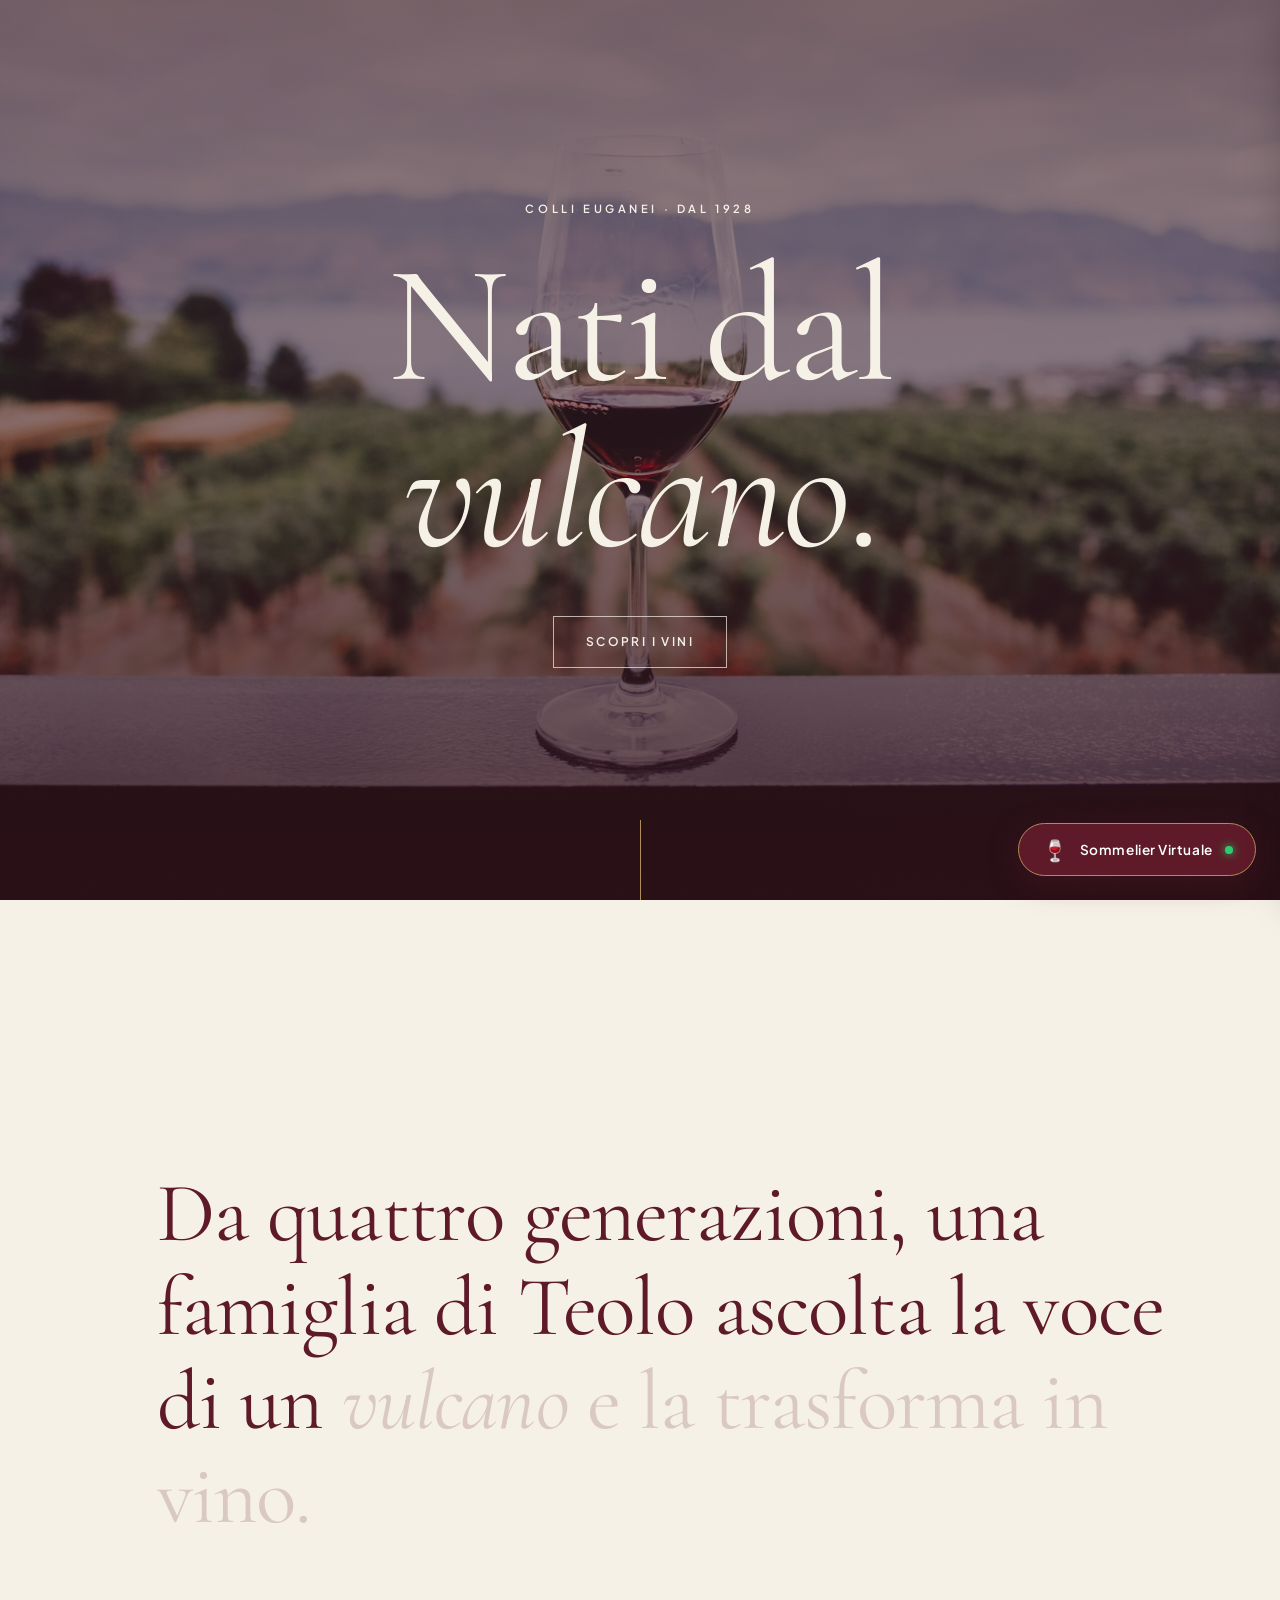
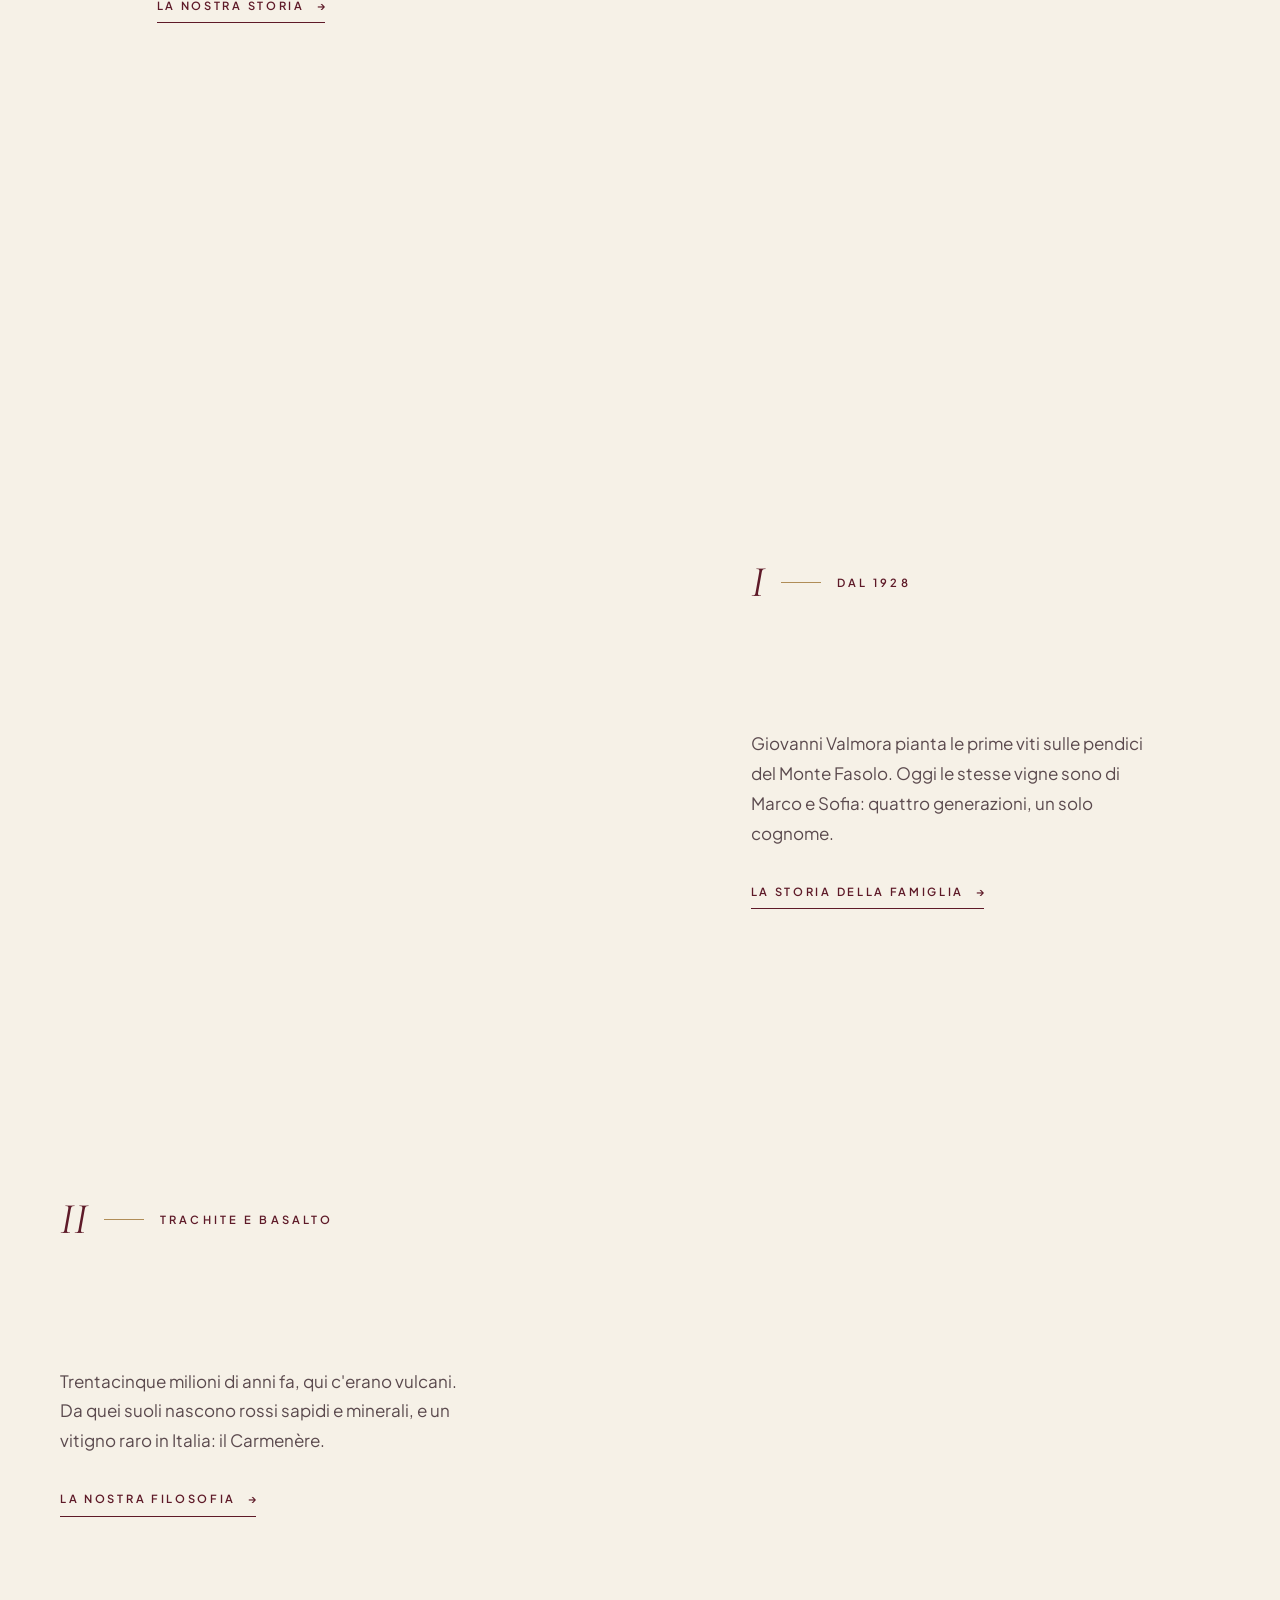
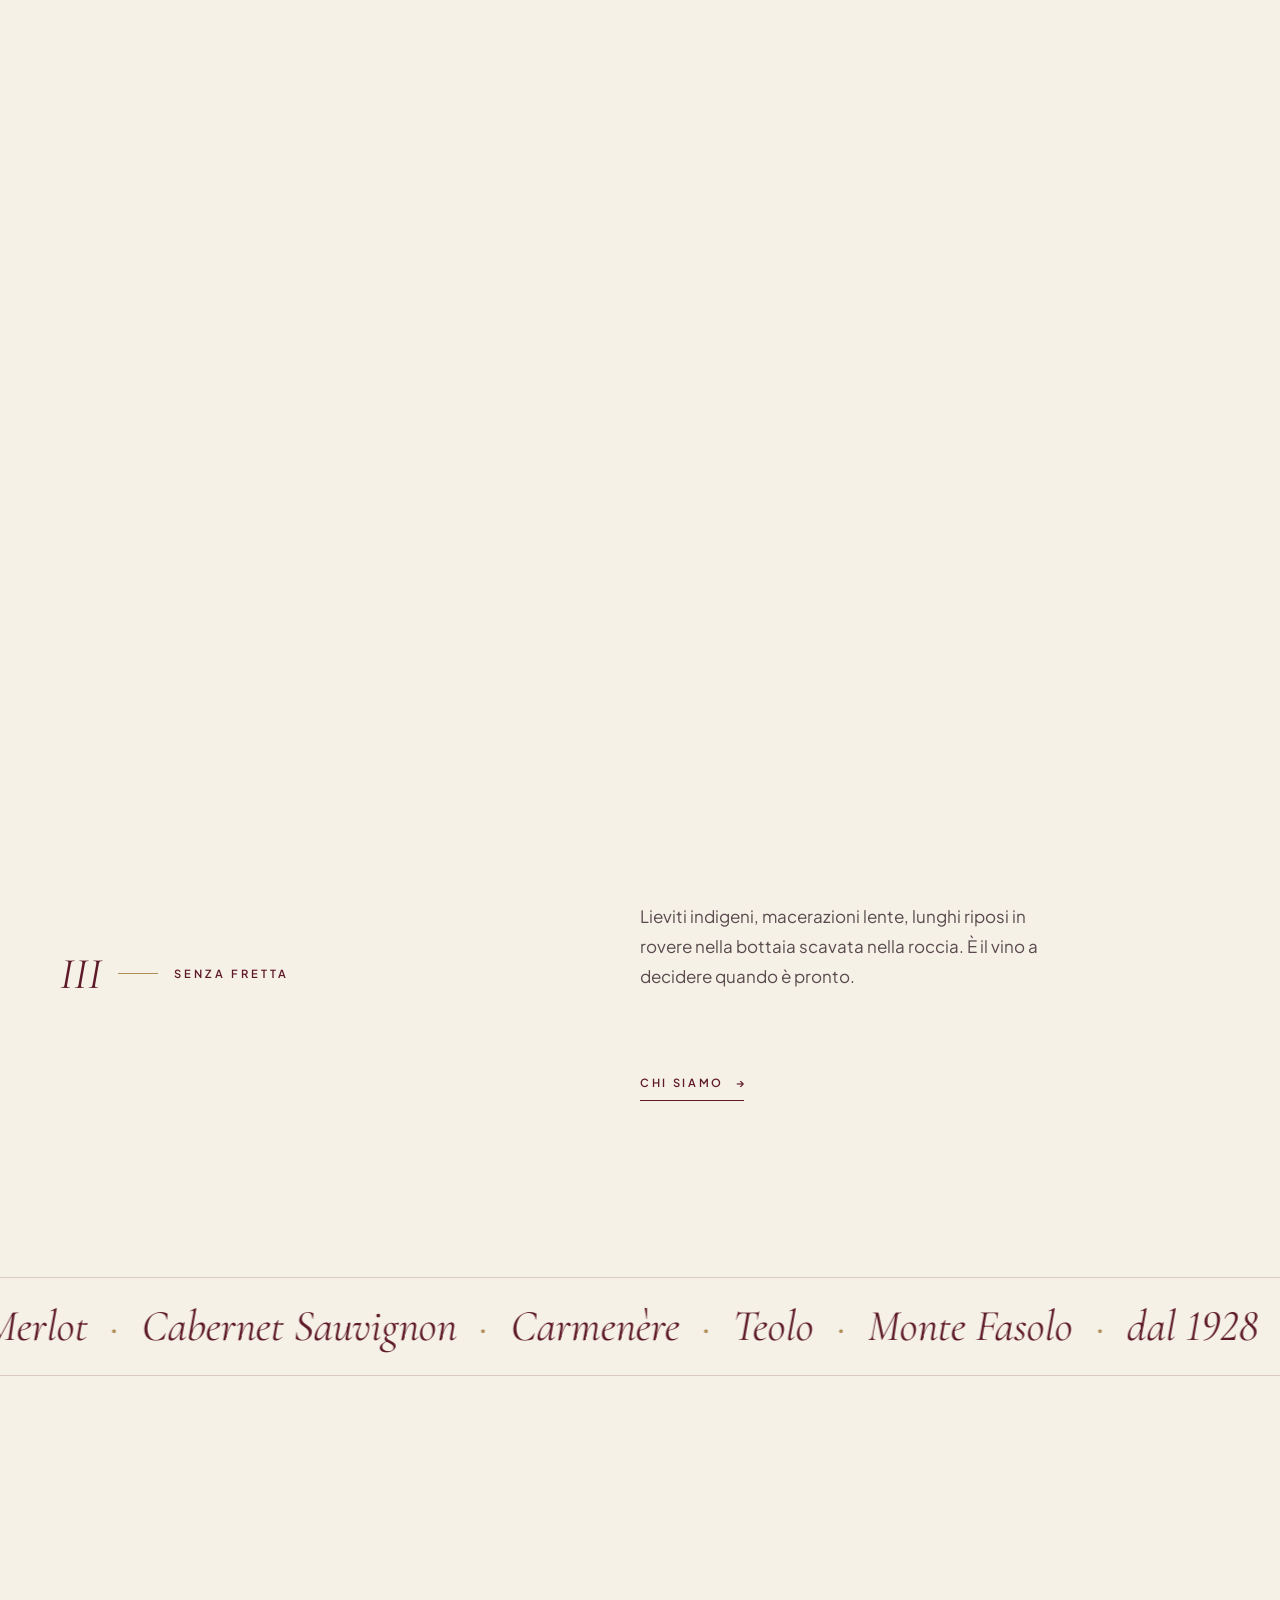
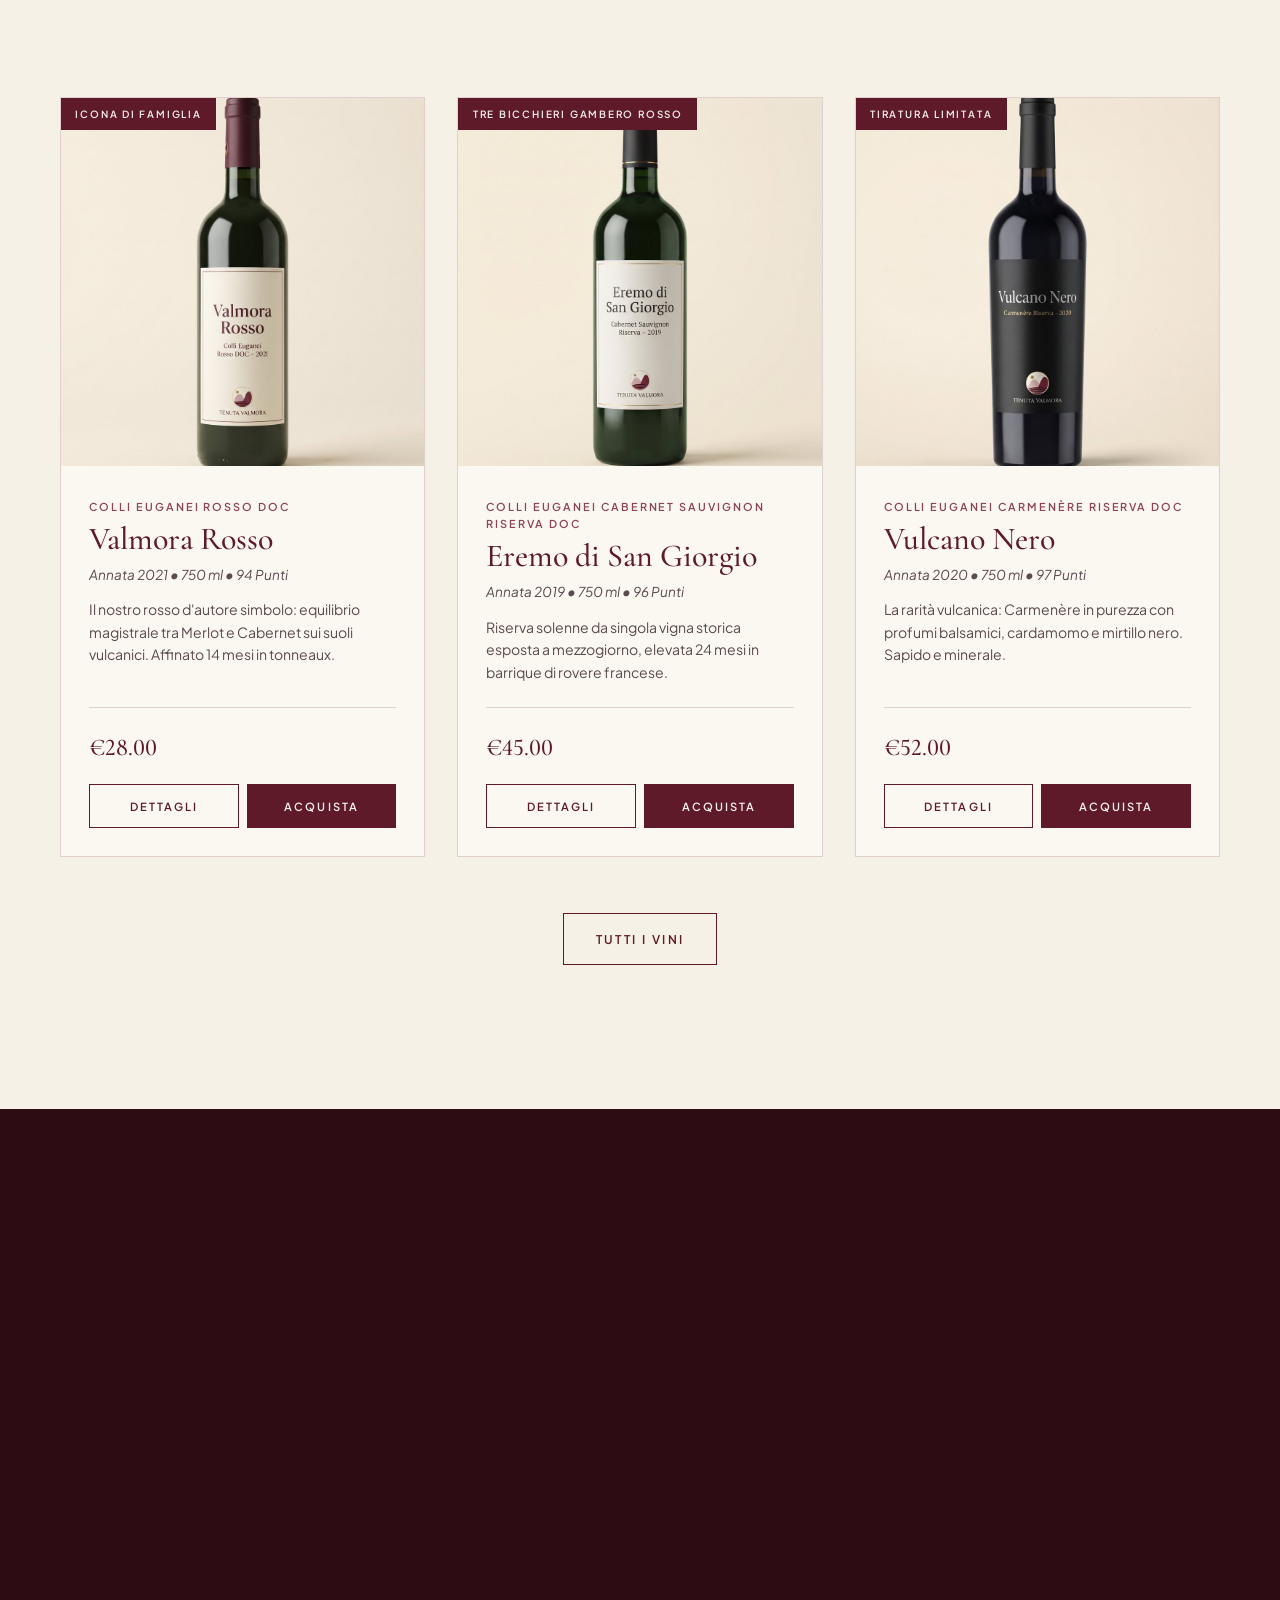
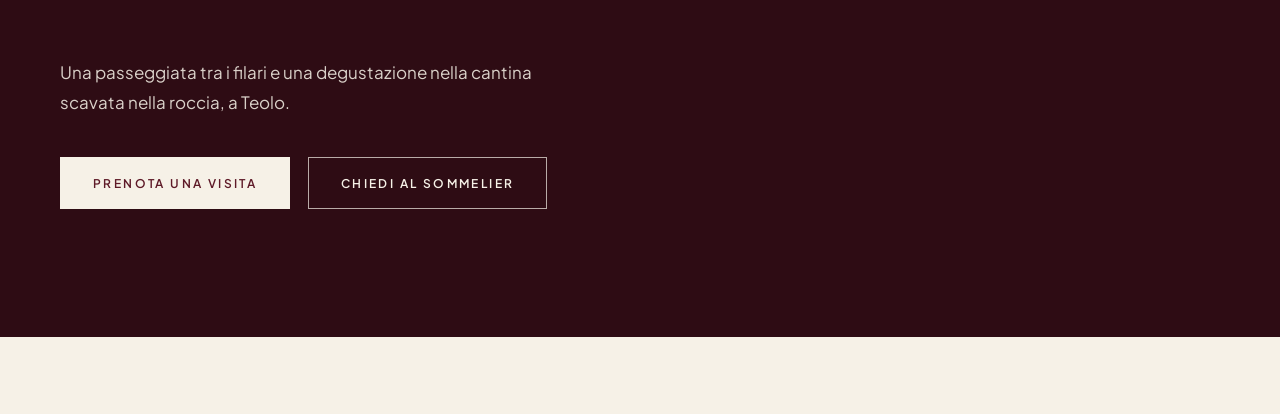
==== commit 756c5e41: "Add layout.css and update header/footer structure Added layout.css for improved styling and enhanced" ====
--- a/index.html
+++ b/index.html
@@ -16,12 +16,13 @@
   <link rel="stylesheet" href="assets/css/style.css">
   <link rel="stylesheet" href="assets/css/components.css">
   <link rel="stylesheet" href="assets/css/home.css">
+  <link rel="stylesheet" href="assets/css/layout.css">
   <meta property="og:type" content="website">
   <meta property="og:title" content="Tenuta Valmora | Rossi d'autore nei Colli Euganei">
   <meta property="og:description" content="Cantina storica dei Colli Euganei, guidata dalla stessa famiglia da quattro generazioni. Rossi d'autore nati su suoli vulcanici, a Teolo.">
   <meta property="og:image" content="assets/images/hero-vineyard.jpg">
 </head>
-<body class="home-page">
+<body class="home-page" data-page="home">
   <script>
     // Prima del primo disegno: prepara apertura e ingresso della hero (vedi home.js).
     (function () {
@@ -44,78 +45,17 @@
   <!-- Senza JavaScript: segnale per tenere l'header crema (vedi home.css) -->
   <noscript><span class="home-nojs"></span></noscript>
 
-  <!-- Topbar Informativa -->
-  <div class="topbar">
-    <span>Spedizione gratuita in tutta Italia per ordini superiori a <strong>€99,00</strong> &bull; Consegna in cantinette isotermiche certificate</span>
-  </div>
-
-  <!-- Header della Home: trasparente sulla hero, stati gestiti da home.js -->
-  <header class="site-header">
-    <div class="container header-inner">
-      <button type="button" class="mobile-menu-btn" id="mobile-menu-btn" aria-label="Apri menu" aria-controls="mobile-nav-drawer" aria-expanded="false">
-        <span class="home-header__menu-line" aria-hidden="true"></span>
-        <span class="home-header__menu-text">Menu</span>
-      </button>
-
-      <a href="index.html" class="brand-logo-link" aria-label="Tenuta Valmora Home">
-        <img src="assets/images/logo-valmora.svg" alt="" class="brand-logo-img" width="40" height="40">
-        <span class="brand-title">Tenuta Valmora</span>
-      </a>
-
-      <!-- Menu orizzontale: nascosto nella Home, si naviga dal pannello Menu -->
-      <nav class="main-nav" aria-label="Navigazione Principale">
-        <a href="index.html" class="nav-link active">Home</a>
-        <a href="chi-siamo.html" class="nav-link">Chi siamo</a>
-        <a href="shop.html" class="nav-link">Shop</a>
-        <a href="contatti.html" class="nav-link">Contatti</a>
-      </nav>
-
-      <div class="header-actions">
-        <button type="button" class="cart-toggle-btn" aria-label="Visualizza carrello">
-          <svg width="20" height="20" viewBox="0 0 24 24" fill="none" stroke="currentColor" stroke-width="2" stroke-linecap="round" stroke-linejoin="round" aria-hidden="true" focusable="false">
-            <path d="M6 2L3 6v14a2 2 0 0 0 2 2h14a2 2 0 0 0 2-2V6l-3-4z"></path>
-            <line x1="3" y1="6" x2="21" y2="6"></line>
-            <path d="M16 10a4 4 0 0 1-8 0"></path>
-          </svg>
-          <span class="cart-badge" style="display:none;">0</span>
-        </button>
-      </div>
-    </div>
-  </header>
-
-  <!-- Pannello Menu: aperto e chiuso da main.js con la classe "open" -->
-  <div class="mobile-nav-overlay" id="mobile-nav-overlay"></div>
-  <aside class="mobile-nav-drawer" id="mobile-nav-drawer" role="dialog" aria-modal="true" aria-label="Menu">
-    <div class="home-menu__top">
-      <button type="button" class="home-menu__close" id="mobile-drawer-close" aria-label="Chiudi menu">
-        <span class="home-menu__x" aria-hidden="true"></span>
-        <span>Chiudi</span>
-      </button>
-      <a href="index.html" class="home-menu__brand" aria-label="Tenuta Valmora Home">
-        <img src="assets/images/logo-valmora.svg" alt="" width="40" height="40">
-        <span class="home-menu__brand-name">Tenuta Valmora</span>
-      </a>
-    </div>
-
-    <nav class="home-menu__nav" aria-label="Menu principale">
-      <ul class="home-menu__links">
-        <li><a href="index.html" class="home-menu__link" aria-current="page">Home</a></li>
-        <li><a href="chi-siamo.html" class="home-menu__link">Chi siamo</a></li>
-        <li><a href="shop.html" class="home-menu__link">Shop</a></li>
-        <li><a href="contatti.html" class="home-menu__link">Contatti</a></li>
-      </ul>
+  <!-- Topbar, header e pannello Menu: generati da assets/js/layout.js -->
+  <script src="assets/js/layout.js" data-part="header"></script>
+  <noscript>
+    <nav class="site-noscript-nav" aria-label="Navigazione principale">
+      <a href="index.html">Home</a>
+      <a href="chi-siamo.html">Chi siamo</a>
+      <a href="shop.html">Shop</a>
+      <a href="contatti.html">Contatti</a>
+      <a href="informazioni.html">Informazioni</a>
     </nav>
-
-    <div class="home-menu__bottom">
-      <p>Teolo, Colli Euganei (Padova)</p>
-      <a href="tel:+390498924110">+39 049 892 4110</a>
-      <ul class="home-menu__social" aria-label="Social">
-        <li><a href="https://instagram.com" target="_blank" rel="noopener">Instagram</a></li>
-        <li><a href="https://facebook.com" target="_blank" rel="noopener">Facebook</a></li>
-        <li><a href="https://youtube.com" target="_blank" rel="noopener">YouTube</a></li>
-      </ul>
-    </div>
-  </aside>
+  </noscript>
 
   <main class="home-main" id="home-main">
 
@@ -157,7 +97,7 @@
     <section class="home-chapters" aria-label="I nostri valori">
 
       <!-- I · Radici -->
-      <article class="home-chapter home-chapter--1" aria-labelledby="home-ch1-title">
+      <article class="home-chapter home-chapter--1" id="radici" aria-labelledby="home-ch1-title">
         <div class="home-container home-chapter__grid">
           <div class="home-chapter__media home-curtain home-observe">
             <div class="home-curtain__inner home-photo">
@@ -176,7 +116,7 @@
       </article>
 
       <!-- II · Vulcano -->
-      <article class="home-chapter home-chapter--2" aria-labelledby="home-ch2-title">
+      <article class="home-chapter home-chapter--2" id="vulcano" aria-labelledby="home-ch2-title">
         <div class="home-container home-chapter__grid">
           <div class="home-chapter__media home-curtain home-observe">
             <div class="home-curtain__inner home-photo">
@@ -195,7 +135,7 @@
       </article>
 
       <!-- III · Tempo: foto a tutta larghezza -->
-      <article class="home-chapter home-chapter--3" aria-labelledby="home-ch3-title">
+      <article class="home-chapter home-chapter--3" id="tempo" aria-labelledby="home-ch3-title">
         <div class="home-chapter__media home-curtain home-observe">
           <div class="home-curtain__inner home-photo">
             <svg class="home-photo__motif" viewBox="0 0 600 300" fill="none" stroke="currentColor" stroke-opacity="0.3" stroke-width="1" aria-hidden="true" focusable="false"><circle cx="300" cy="80" r="34" stroke="#B08D57" stroke-opacity="0.8"/><path d="M-20 205 Q300 85 620 205"/><path d="M-20 230 Q300 110 620 230"/><path d="M-20 255 Q300 135 620 255"/><path d="M-20 280 Q300 160 620 280"/><path d="M-20 305 Q300 185 620 305"/></svg>
@@ -384,77 +324,14 @@
 
   </main>
 
-  <!-- Footer Istituzionale -->
-  <footer class="site-footer">
-    <div class="container">
-      <div class="footer-grid">
-        <div class="footer-col footer-about">
-          <div style="display:flex; align-items:center; gap:0.75rem; margin-bottom:1rem;">
-            <img src="assets/images/logo-valmora.svg" alt="Tenuta Valmora" style="width:38px; height:38px;">
-            <span style="font-family:var(--font-serif); font-size:1.3rem; color:#FFFFFF; font-weight:700;">TENUTA VALMORA</span>
-          </div>
-          <p>
-            Cantina storica dei Colli Euganei guidata dalla stessa famiglia da quattro generazioni. 
-            Produzione artigianale di vini rossi d'autore su suoli vulcanici d'eccellenza.
-          </p>
-          <div class="footer-social">
-            <a href="https://instagram.com" target="_blank" rel="noopener" class="social-icon-btn" aria-label="Instagram">
-              <svg width="18" height="18" viewBox="0 0 24 24" fill="none" stroke="currentColor" stroke-width="2"><rect x="2" y="2" width="20" height="20" rx="5" ry="5"></rect><path d="M16 11.37A4 4 0 1 1 12.63 8 4 4 0 0 1 16 11.37z"></path><line x1="17.5" y1="6.5" x2="17.51" y2="6.5"></line></svg>
-            </a>
-            <a href="https://facebook.com" target="_blank" rel="noopener" class="social-icon-btn" aria-label="Facebook">
-              <svg width="18" height="18" viewBox="0 0 24 24" fill="none" stroke="currentColor" stroke-width="2"><path d="M18 2h-3a5 5 0 0 0-5 5v3H7v4h3v8h4v-8h3l1-4h-4V7a1 1 0 0 1 1-1h3z"></path></svg>
-            </a>
-            <a href="https://youtube.com" target="_blank" rel="noopener" class="social-icon-btn" aria-label="YouTube">
-              <svg width="18" height="18" viewBox="0 0 24 24" fill="none" stroke="currentColor" stroke-width="2"><path d="M22.54 6.42a2.78 2.78 0 0 0-1.94-2C18.88 4 12 4 12 4s-6.88 0-8.6.46a2.78 2.78 0 0 0-1.94 2A29 29 0 0 0 1 11.75a29 29 0 0 0 .46 5.33A2.78 2.78 0 0 0 3.4 19c1.72.46 8.6.46 8.6.46s6.88 0 8.6-.46a2.78 2.78 0 0 0 1.94-2 29 29 0 0 0 .46-5.25 29 29 0 0 0-.46-5.33z"></path><polygon points="9.75 15.02 15.5 11.75 9.75 8.48 9.75 15.02"></polygon></svg>
-            </a>
-          </div>
-        </div>
-
-        <div class="footer-col">
-          <h4>Navigazione</h4>
-          <ul class="footer-links">
-            <li><a href="index.html">Home</a></li>
-            <li><a href="chi-siamo.html">La Cantina & Chi siamo</a></li>
-            <li><a href="shop.html">Shop Vini d'Autore</a></li>
-            <li><a href="contatti.html">Contatti & Prenotazioni</a></li>
-          </ul>
-        </div>
-
-        <div class="footer-col">
-          <h4>Informazioni</h4>
-          <ul class="footer-links">
-            <li><a href="shop.html">Condizioni di Vendita</a></li>
-            <li><a href="contatti.html">Spedizioni & Imballaggi</a></li>
-            <li><a href="contatti.html">Diritto di Recesso</a></li>
-            <li><a href="contatti.html">Privacy & Cookie Policy</a></li>
-          </ul>
-        </div>
-
-        <div class="footer-col">
-          <h4>Sede & Contatti</h4>
-          <p style="font-size:0.88rem; line-height:1.7; color:#D6C2C7; margin-bottom:0.75rem;">
-            <strong>Tenuta Valmora S.S. Agricola</strong><br>
-            Via dei Colli Euganei 42<br>
-            35037 Teolo (Padova) - Italia
-          </p>
-          <p style="font-size:0.85rem; color:#D6C2C7;">
-            Tel: +39 049 892 4110<br>
-            Mail: <a href="mailto:info@tenutavalmora.it" style="color:var(--color-gold);">info@tenutavalmora.it</a>
-          </p>
-        </div>
-      </div>
-
-      <div class="footer-bottom">
-        <div>
-          &copy; 2026 Tenuta Valmora S.S. Tutti i diritti riservati. P.IVA 03498120284.
-        </div>
-        <div class="footer-test-badge">
-          <svg width="12" height="12" viewBox="0 0 24 24" fill="currentColor"><path d="M12 2C6.48 2 2 6.48 2 12s4.48 10 10 10 10-4.48 10-10S17.52 2 12 2zm-1 14h2v2h-2zm0-10h2v8h-2z"/></svg>
-          Sito dimostrativo sviluppato via Vibe Coding &bull; Stripe Test Mode attivo
-        </div>
-      </div>
-    </div>
-  </footer>
+  <!-- Footer: generato da assets/js/layout.js -->
+  <script src="assets/js/layout.js" data-part="footer"></script>
+  <noscript>
+    <div class="site-noscript-footer">
+      <p><strong>Tenuta Valmora</strong> &middot; Via dei Colli Euganei 42, 35037 Teolo (Padova)</p>
+      <p><a href="mailto:tenutavalmora@gmail.com">tenutavalmora@gmail.com</a> &middot; <a href="informazioni.html">Informazioni</a></p>
+    </div>
+  </noscript>
 
   <!-- ========================================================================
        MODALI E COMPONENTI INTERATTIVI GLOBALI
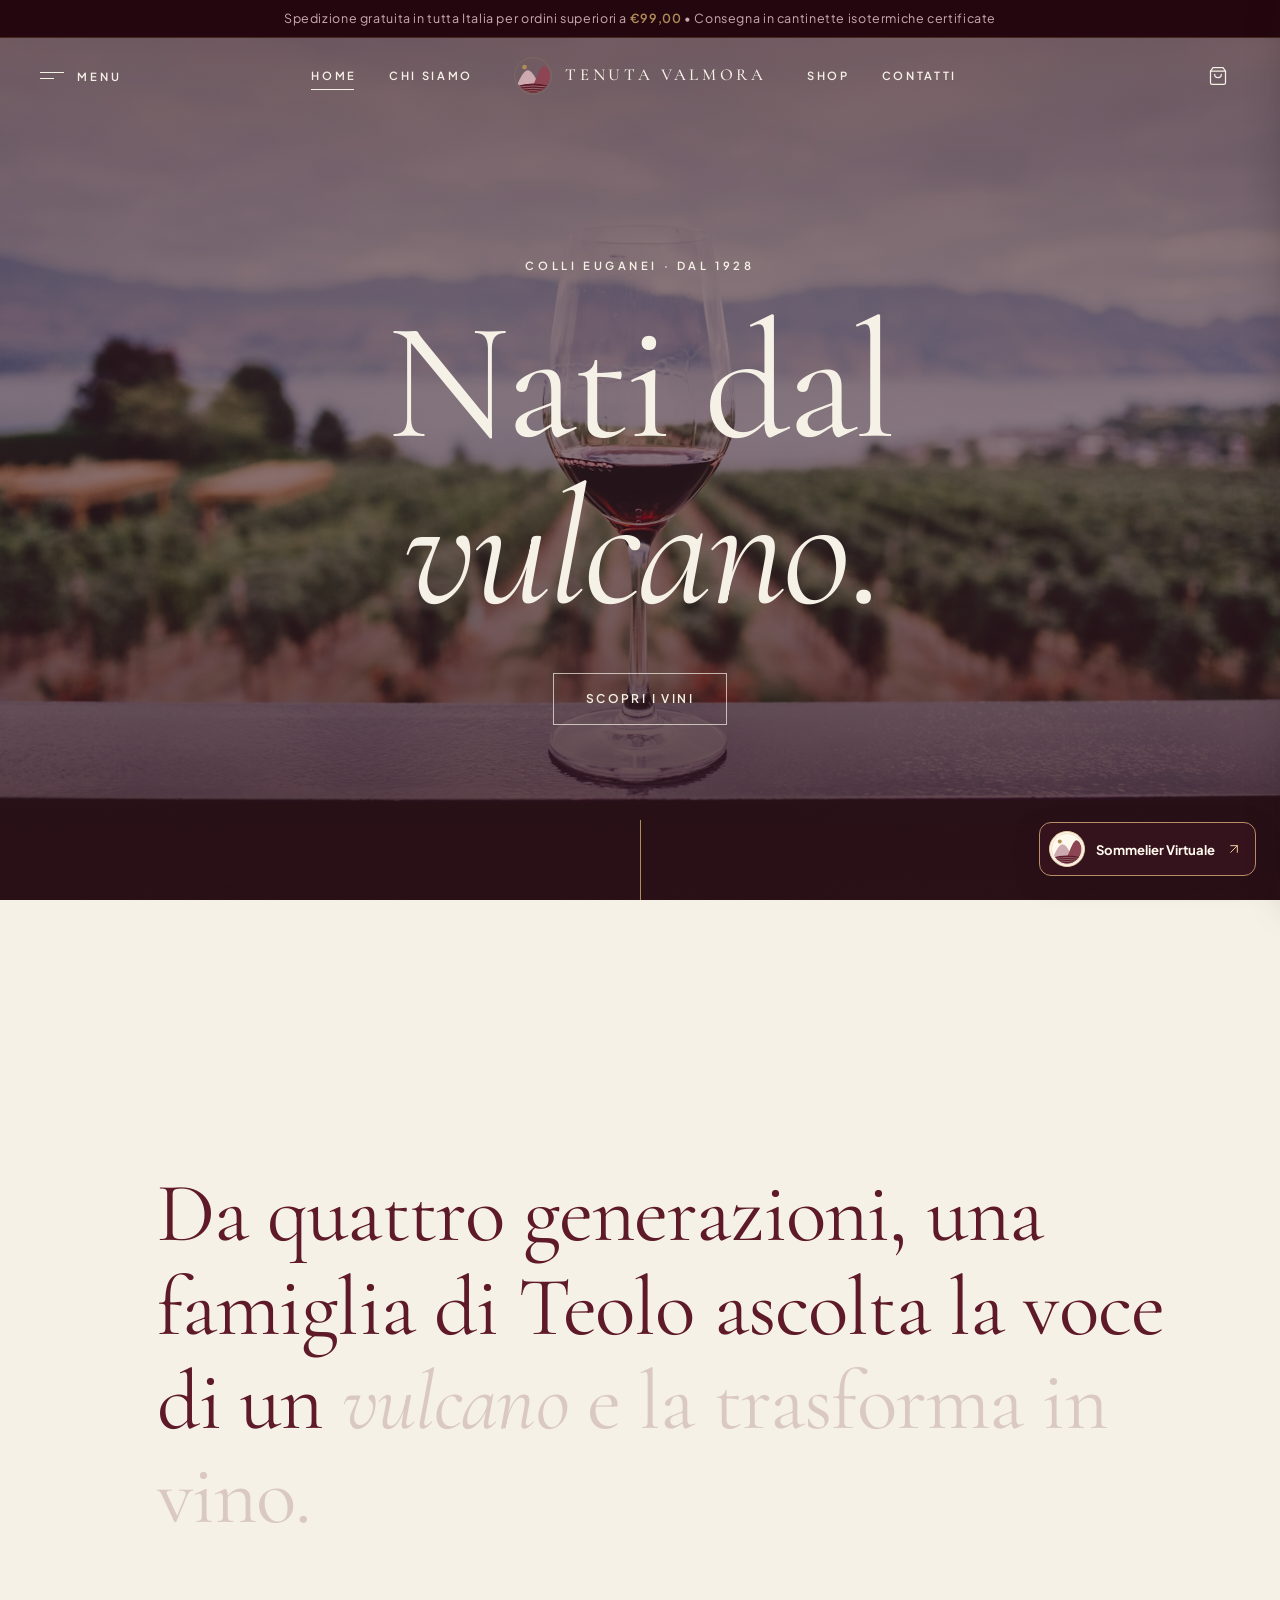
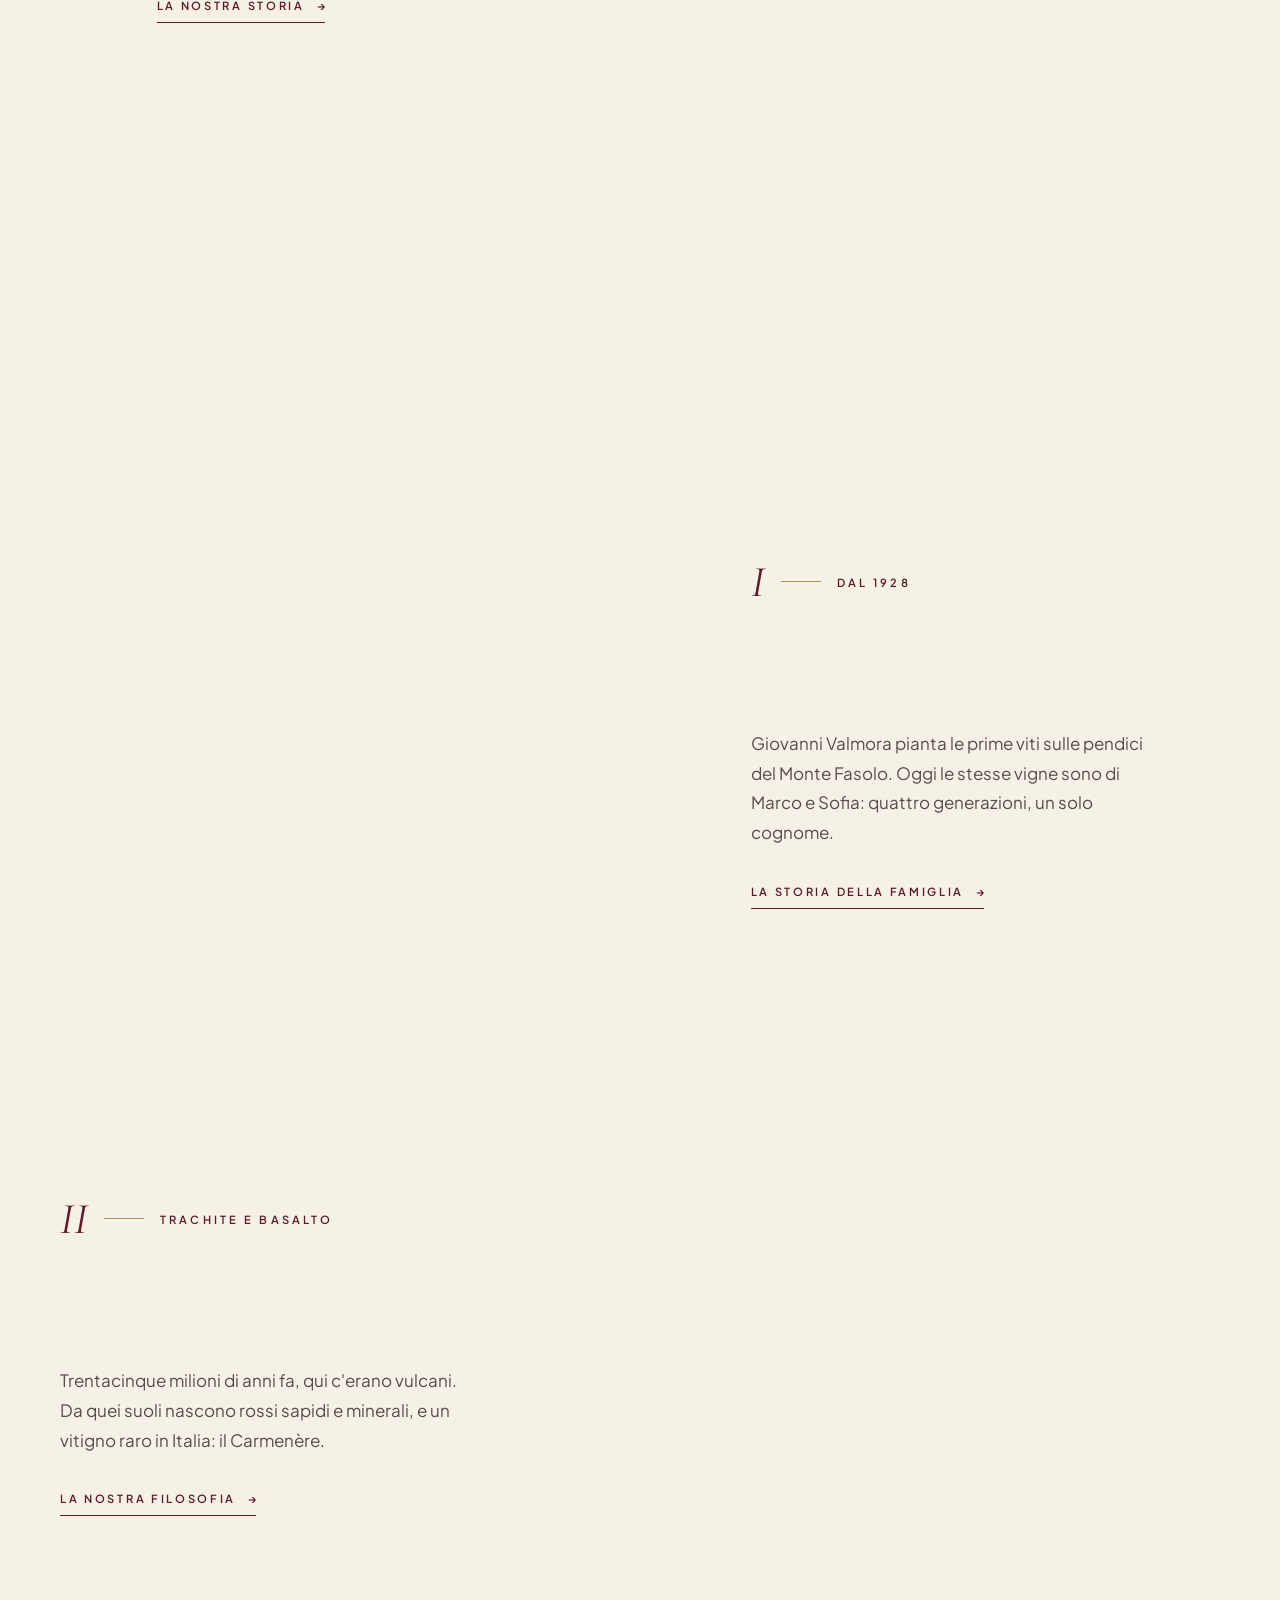
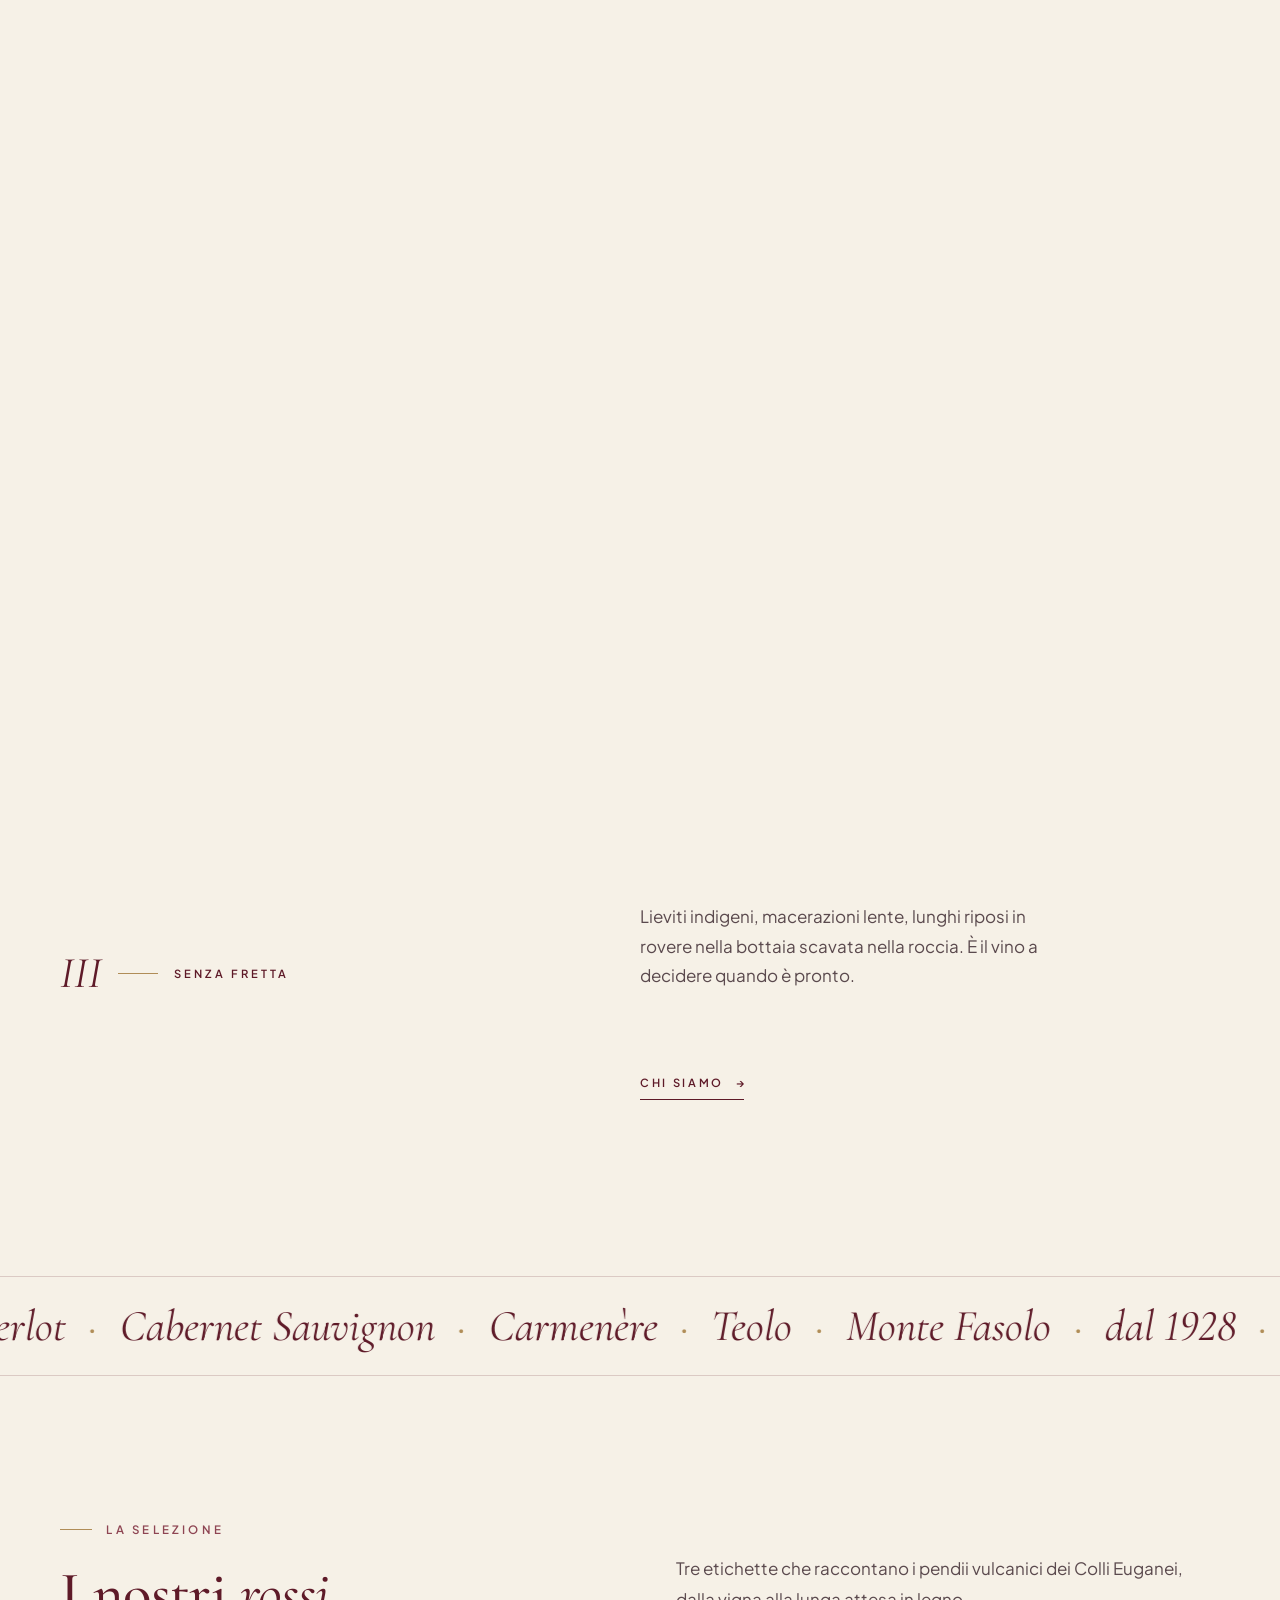
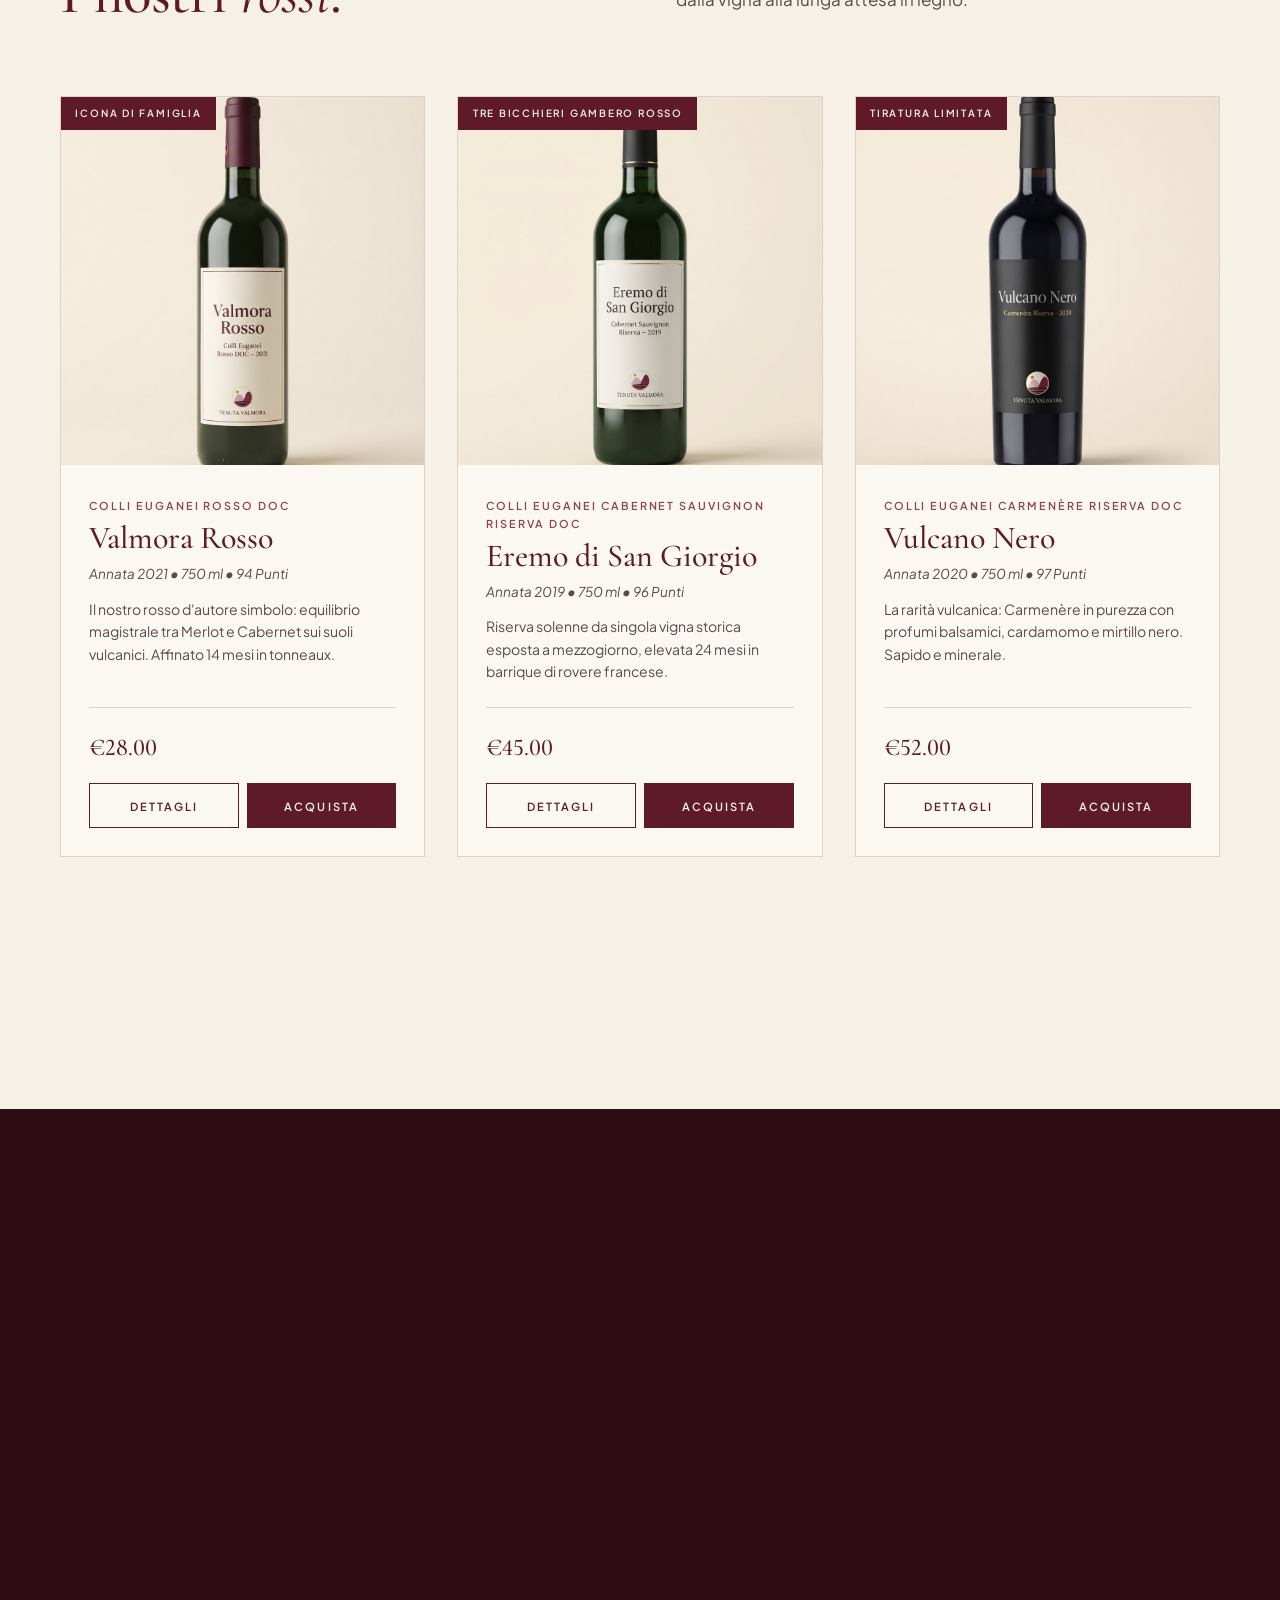
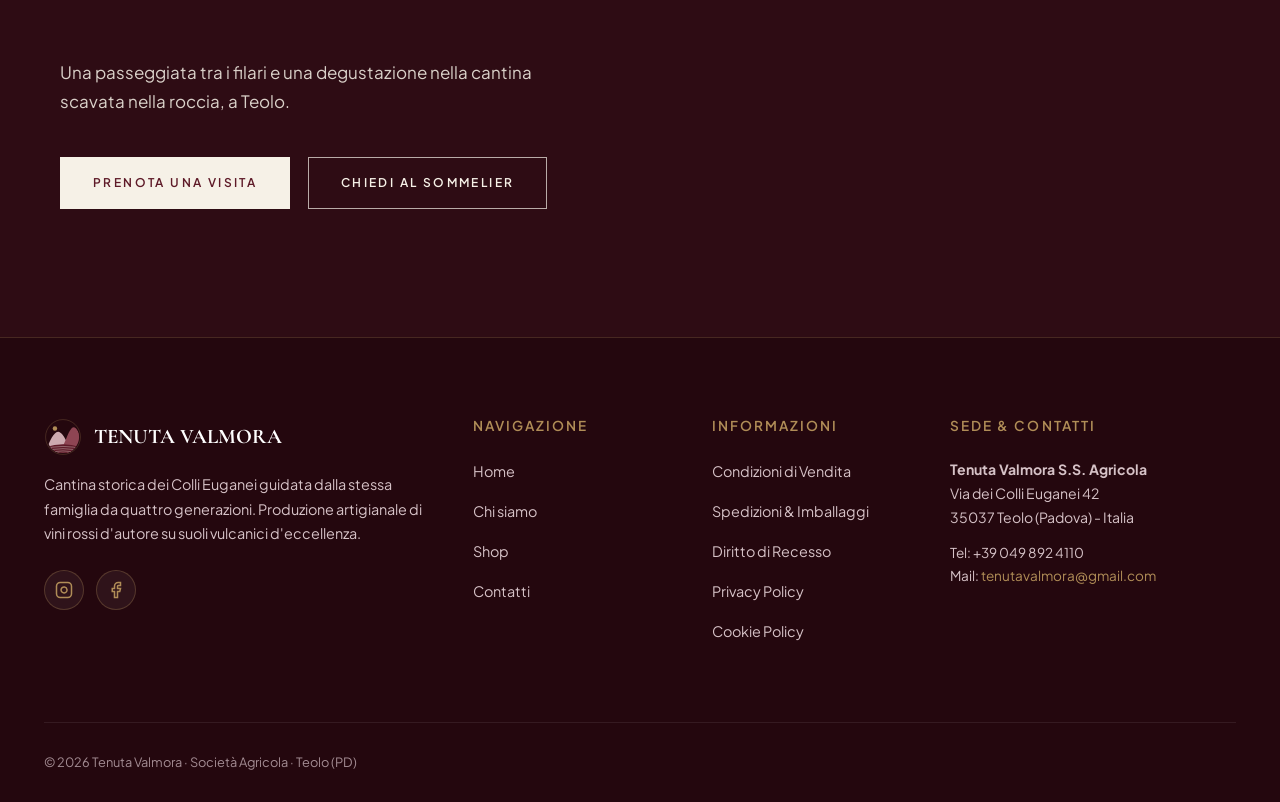
==== commit 493bbd88: "Aggiorna Sommelier Virtuale" ====
--- a/index.html
+++ b/index.html
@@ -14,7 +14,7 @@
   <meta name="description" content="Tenuta Valmora è una cantina storica dei Colli Euganei, guidata dalla stessa famiglia da quattro generazioni e celebre per i suoi grandi rossi d'autore.">
   <link rel="icon" type="image/svg+xml" href="assets/images/logo-valmora.svg">
   <link rel="stylesheet" href="assets/css/style.css">
-  <link rel="stylesheet" href="assets/css/components.css">
+  <link rel="stylesheet" href="assets/css/components.css?v=sommelier-3">
   <link rel="stylesheet" href="assets/css/home.css">
   <link rel="stylesheet" href="assets/css/layout.css">
   <meta property="og:type" content="website">
@@ -579,61 +579,13 @@
   </div>
 
   <!-- 4. Chatbot Widget (Sommelier Virtuale) -->
-  <div class="chatbot-wrapper">
-    <!-- Pulsante trigger fluttuante -->
-    <button type="button" class="chatbot-trigger-btn" id="chatbot-trigger-btn" aria-label="Apri Sommelier Virtuale">
-      <span class="chatbot-trigger-icon">🍷</span>
-      <span class="chatbot-trigger-text">Sommelier Virtuale</span>
-      <span class="chatbot-trigger-pill"></span>
-    </button>
-
-    <!-- Finestra di conversazione -->
-    <div class="chatbot-window" id="chatbot-window">
-      <div class="chatbot-header">
-        <div class="chatbot-header-profile">
-          <div class="chatbot-avatar">🍷</div>
-          <div>
-            <div class="chatbot-title">Sommelier Valmora</div>
-            <div class="chatbot-status">
-              <span class="status-dot"></span> Assistente Virtuale Attivo
-            </div>
-          </div>
-        </div>
-        <button type="button" class="chatbot-header-close" id="chatbot-close-btn">&times;</button>
-      </div>
-
-      <!-- Storico messaggi -->
-      <div class="chatbot-messages" id="chatbot-messages">
-        <div class="chat-bubble bot">
-          Benvenuto in <strong>Tenuta Valmora</strong>! Sono il tuo Sommelier Virtuale personale. 
-          Come posso aiutarti oggi? Posso fornirti orari per visite in cantina, informazioni sulle spedizioni dei vini, politica resi o consigliarti la bottiglia ideale per la tua tavola.
-        </div>
-      </div>
-
-      <!-- Chip di scelta rapida -->
-      <div class="chatbot-chips">
-        <button type="button" class="chip-btn" data-topic="orari">⏰ Orari e Visite</button>
-        <button type="button" class="chip-btn" data-topic="spedizioni">📦 Spedizioni e Costi</button>
-        <button type="button" class="chip-btn" data-topic="vino">🍷 Consigliami un Vino</button>
-        <button type="button" class="chip-btn" data-topic="resi">🔄 Politica Resi</button>
-        <button type="button" class="chip-btn" data-topic="contatti">📍 Recapiti</button>
-      </div>
-
-      <!-- Input invio domanda -->
-      <form class="chatbot-input-area" id="chatbot-form">
-        <input type="text" id="chatbot-input" class="chatbot-input" placeholder="Chiedi informazioni o abbinamenti..." autocomplete="off">
-        <button type="submit" class="chatbot-send-btn" aria-label="Invia">
-          <svg width="16" height="16" viewBox="0 0 24 24" fill="none" stroke="currentColor" stroke-width="2"><line x1="22" y1="2" x2="11" y2="13"></line><polygon points="22 2 15 22 11 13 2 9 22 2"></polygon></svg>
-        </button>
-      </form>
-    </div>
-  </div>
+  <div class="chatbot-wrapper"></div>
 
   <!-- Script JS -->
   <script src="assets/js/products.js"></script>
   <script src="assets/js/cart.js"></script>
   <script src="assets/js/checkout.js?v=3"></script>
-  <script src="assets/js/chatbot.js"></script>
+  <script src="assets/js/chatbot.js?v=sommelier-3"></script>
   <script src="assets/js/main.js"></script>
   <script src="assets/js/home.js"></script>
   <script src="assets/js/analytics-events.js"></script>
--- a/assets/css/components.css
+++ b/assets/css/components.css
@@ -538,293 +538,248 @@
 }
 
 /* ==========================================================================
-   3. CHATBOT WIDGET (SOMMELIER VIRTUALE)
+   3. SOMMELIER VIRTUALE
    ========================================================================== */
 .chatbot-wrapper {
+  --chatbot-ink: #35131d;
+  --chatbot-wine: #642737;
+  --chatbot-gold: #edcd9d;
+  --chatbot-paper: #fbf7f1;
+  --chatbot-line: #e7d9cf;
+  --chatbot-edge: 24px;
   position: fixed;
-  bottom: 24px;
-  right: 24px;
+  inset: auto calc(var(--chatbot-edge) + env(safe-area-inset-right)) calc(var(--chatbot-edge) + env(safe-area-inset-bottom)) auto;
   z-index: 950;
 }
-
+.chatbot-wrapper :is(button, a, textarea):focus-visible {
+  outline: 2px solid #b2614d;
+  outline-offset: 3px;
+}
 .chatbot-trigger-btn {
   display: flex;
   align-items: center;
-  gap: 0.75rem;
-  background: var(--color-wine);
-  color: #FFFFFF;
-  padding: 0.75rem 1.4rem;
-  border-radius: var(--radius-full);
-  box-shadow: 0 8px 30px rgba(94, 26, 40, 0.35);
-  border: 1px solid var(--color-gold);
-  cursor: pointer;
-  transition: var(--transition);
-}
-
-.chatbot-trigger-btn:hover {
-  background: var(--color-wine-dark);
-  transform: translateY(-3px) scale(1.02);
-  box-shadow: 0 12px 35px rgba(94, 26, 40, 0.45);
-}
-
-.chatbot-trigger-icon {
-  font-size: 1.3rem;
-  display: flex;
-}
-
-.chatbot-trigger-text {
-  font-size: 0.85rem;
-  font-weight: 600;
-  letter-spacing: 0.04em;
-}
-
-.chatbot-trigger-pill {
-  width: 8px;
-  height: 8px;
+  gap: 11px;
+  padding: 8px 13px 8px 9px;
+  border: 1px solid #b98e67;
+  border-radius: 12px;
+  background: var(--chatbot-ink);
+  color: #fff9ee;
+  box-shadow: 0 7px 24px #25101840;
+  font-size: .82rem;
+  font-weight: 700;
+  transition: transform .2s ease, background .2s ease;
+}
+.chatbot-trigger-btn:hover { transform: translateY(-2px); background: var(--chatbot-wine); }
+.chatbot-chevron { width: 16px; height: 16px; color: var(--chatbot-gold); }
+.chatbot-mark {
+  display: grid;
+  place-items: center;
+  flex: none;
   border-radius: 50%;
-  background-color: #2ECC71;
-  box-shadow: 0 0 8px #2ECC71;
-}
-
-/* Finestra Chat */
+  background: #fff9ed;
+  border: 1px solid #eacba4;
+}
+.chatbot-mark img { display: block; }
+
 .chatbot-window {
   position: absolute;
-  bottom: calc(100% + 16px);
   right: 0;
-  width: 380px;
-  max-width: calc(100vw - 32px);
-  height: 540px;
-  max-height: calc(100vh - 120px);
-  background: #FFFFFF;
-  border-radius: var(--radius-md);
-  box-shadow: var(--shadow-xl);
-  border: 1px solid var(--color-border);
+  bottom: calc(100% + 12px);
+  width: min(410px, calc(100vw - 2 * var(--chatbot-edge)));
+  height: 620px;
+  max-height: calc(100vh - 110px);
+  max-height: calc(100dvh - 110px);
   display: flex;
   flex-direction: column;
   overflow: hidden;
+  background: var(--chatbot-paper);
+  color: var(--chatbot-ink);
+  border: 1px solid #b98e6780;
+  border-radius: 16px;
+  box-shadow: 0 18px 64px #25101844;
   opacity: 0;
+  visibility: hidden;
   pointer-events: none;
-  transform: translateY(20px) scale(0.95);
-  transition: all 0.3s cubic-bezier(0.16, 1, 0.3, 1);
-}
-
+  transform: translateY(8px) scale(.99);
+  transform-origin: bottom right;
+  transition: transform .22s ease, opacity .22s ease, visibility .22s;
+}
 .chatbot-window.open {
   opacity: 1;
+  visibility: visible;
   pointer-events: auto;
-  transform: translateY(0) scale(1);
-}
-
+  transform: none;
+}
 .chatbot-header {
-  background: var(--color-wine-deep);
-  color: #FFFFFF;
-  padding: 1.15rem 1.25rem;
-  display: flex;
-  align-items: center;
-  justify-content: space-between;
-  border-bottom: 2px solid var(--color-gold);
-}
-
-.chatbot-header-profile {
-  display: flex;
-  align-items: center;
-  gap: 0.75rem;
-}
-
-.chatbot-avatar {
-  width: 38px;
-  height: 38px;
+  display: grid;
+  grid-template-columns: auto 1fr auto;
+  gap: 12px;
+  align-items: center;
+  flex: none;
+  padding: 15px 15px 15px 18px;
+  background: linear-gradient(115deg, #32111a, #622838);
+  color: #fff9ee;
+  border-bottom: 1px solid #b98e67;
+}
+.chatbot-header h2 {
+  margin: 0;
+  color: inherit;
+  font: 600 clamp(1.38rem, 5.2vw, 1.85rem)/1.05 var(--font-serif);
+}
+.chatbot-header p { margin: 4px 0 0; color: #f0d5b4; font-size: .72rem; line-height: 1.3; }
+.chatbot-header-close {
+  width: 40px;
+  height: 40px;
   border-radius: 50%;
-  background: var(--color-gold);
-  display: flex;
-  align-items: center;
-  justify-content: center;
-  color: #FFFFFF;
-  font-size: 1.1rem;
-}
-
-.chatbot-title {
-  font-family: var(--font-serif);
-  font-size: 1.1rem;
-  color: #FFFFFF;
+  color: #fff9ee;
+  font: 400 1.5rem/1 var(--font-sans);
+}
+.chatbot-header-close:hover { background: #fff2; }
+
+.chatbot-messages {
+  min-height: 0;
+  flex: 1;
+  overflow-y: auto;
+  overscroll-behavior: contain;
+  display: flex;
+  flex-direction: column;
+  gap: 11px;
+  padding: 16px;
+  scrollbar-width: thin;
+  scrollbar-color: #ba9e94 transparent;
+}
+.chat-bubble {
+  width: fit-content;
+  max-width: 92%;
+  padding: 10px 13px;
+  font-size: .84rem;
+  line-height: 1.55;
+  overflow-wrap: anywhere;
+  flex: none;
+}
+.chat-bubble p { margin: 0; white-space: pre-wrap; }
+.chat-bubble.bot { background: #fffdf9; border: 1px solid var(--chatbot-line); border-radius: 4px 12px 12px 12px; }
+.chat-bubble.user { align-self: flex-end; color: #fff9ee; background: var(--chatbot-wine); border-radius: 12px 4px 12px 12px; }
+.chat-bubble.chat-error { border-color: #c78b82; }
+.chatbot-links { margin-top: 9px; display: flex; flex-wrap: wrap; gap: 4px 13px; }
+.chatbot-links a, .chatbot-retry { color: #6c2c39; font-size: .75rem; text-decoration: underline; text-underline-offset: 3px; font-weight: 700; }
+.chatbot-retry { min-height: 36px; }
+.chat-product-card {
+  margin-top: 9px;
+  display: grid;
+  grid-template-columns: auto minmax(0, 1fr) auto;
+  align-items: center;
+  gap: 8px;
+  padding: 7px;
+  background: var(--chatbot-paper);
+  border: 1px solid var(--chatbot-line);
+  border-radius: 8px;
+}
+.chat-product-card img { object-fit: contain; border-radius: 3px; }
+.chat-product-card strong { display: block; line-height: 1.2; }
+.chat-product-card span { color: #62303e; font-size: .73rem; }
+.chatbot-add {
+  min-height: 34px;
+  padding: 4px 6px;
+  color: #fff9ee;
+  background: var(--chatbot-wine);
+  border-radius: 5px;
+  font-size: .7rem;
+}
+
+.chatbot-progress { flex: none; margin: 0; padding: 5px 17px 8px; font-size: .75rem; color: #63434b; }
+.chatbot-bottom {
+  flex: none;
+  padding: 11px 14px 10px;
+  background: #fffdf9;
+  border-top: 1px solid var(--chatbot-line);
+}
+.chatbot-chips {
+  display: flex;
+  gap: 5px 6px;
+  margin-bottom: 10px;
+  overflow-x: auto;
+  overflow-y: hidden;
+  overscroll-behavior-x: contain;
+  scrollbar-width: thin;
+  scrollbar-color: #bca095 transparent;
+  scroll-behavior: auto;
+}
+.chatbot-wrapper .chip-btn {
+  flex: 0 0 auto;
+  min-height: 34px;
+  white-space: nowrap;
+  padding: 4px 9px;
+  background: #fffaf2;
+  border: 1px solid #e3d2c4;
+  border-radius: 6px;
+  color: #571f2e;
+  font-size: .74rem;
+  font-weight: 600;
   line-height: 1.2;
 }
-
-.chatbot-status {
-  font-size: 0.7rem;
-  color: var(--color-gold-light);
-  display: flex;
-  align-items: center;
-  gap: 5px;
-}
-
-.status-dot {
-  width: 6px;
-  height: 6px;
-  border-radius: 50%;
-  background: #2ECC71;
-}
-
-.chatbot-header-close {
-  color: var(--color-wine-rose);
-  font-size: 1.3rem;
-  width: 30px;
-  height: 30px;
-  display: flex;
-  align-items: center;
-  justify-content: center;
-  border-radius: 50%;
-}
-
-.chatbot-header-close:hover {
-  background: rgba(255, 255, 255, 0.1);
-  color: #FFFFFF;
-}
-
-/* Chat Messages */
-.chatbot-messages {
-  flex-grow: 1;
-  overflow-y: auto;
-  padding: 1rem 1.25rem;
-  display: flex;
-  flex-direction: column;
-  gap: 0.85rem;
-  background-color: #FAF8F5;
-}
-
-.chat-bubble {
-  max-width: 85%;
-  padding: 0.75rem 1rem;
-  border-radius: var(--radius-md);
-  font-size: 0.86rem;
-  line-height: 1.5;
-  word-break: break-word;
-}
-
-.chat-bubble.bot {
-  background: #FFFFFF;
-  color: var(--color-text);
-  border: 1px solid var(--color-border);
-  border-top-left-radius: 2px;
-  align-self: flex-start;
-  box-shadow: var(--shadow-sm);
-}
-
-.chat-bubble.user {
-  background: var(--color-wine);
-  color: #FFFFFF;
-  border-top-right-radius: 2px;
-  align-self: flex-end;
-}
-
-.chat-product-card {
-  background: #FAF7F2;
-  border: 1px solid var(--color-gold);
-  border-radius: var(--radius-sm);
-  padding: 0.75rem;
-  margin-top: 0.5rem;
-  display: flex;
-  gap: 0.75rem;
-  align-items: center;
-}
-
-.chat-product-thumb {
-  width: 45px;
-  height: 60px;
-  object-fit: contain;
-  background: #FFFFFF;
-  border-radius: 4px;
-}
-
-.chat-product-info h5 {
-  font-family: var(--font-serif);
-  font-size: 0.95rem;
-  margin-bottom: 2px;
-}
-
-.chat-product-info p {
-  font-size: 0.75rem;
-  color: var(--color-text-muted);
-}
-
-.chat-product-info .price {
-  font-weight: 700;
-  color: var(--color-wine);
-  font-size: 0.85rem;
-}
-
-/* Chat Quick Chips */
-.chatbot-chips {
-  padding: 0.6rem 1rem;
-  background: #FFFFFF;
-  border-top: 1px solid var(--color-border);
-  display: flex;
-  gap: 0.5rem;
-  overflow-x: auto;
-  scrollbar-width: none;
-}
-
-.chatbot-chips::-webkit-scrollbar {
-  display: none;
-}
-
-.chip-btn {
-  background: var(--color-sand);
-  color: var(--color-wine-dark);
-  font-size: 0.72rem;
-  font-weight: 500;
-  padding: 0.4rem 0.75rem;
-  border-radius: var(--radius-full);
-  white-space: nowrap;
-  border: 1px solid transparent;
-  transition: var(--transition);
-}
-
-.chip-btn:hover {
-  background: var(--color-gold-light);
-  border-color: var(--color-gold);
-  color: var(--color-wine-dark);
-}
-
-/* Chat Input */
+.chatbot-wrapper .chip-btn:hover { background: #f2e4d6; border-color: #c8a48c; }
+.chatbot-wrapper [aria-disabled="true"] { opacity: .56; cursor: wait; }
 .chatbot-input-area {
-  padding: 0.75rem 1rem;
-  background: #FFFFFF;
-  border-top: 1px solid var(--color-border);
-  display: flex;
-  align-items: center;
-  gap: 0.5rem;
-}
-
+  display: flex;
+  align-items: center;
+  gap: 6px;
+  padding: 4px;
+  background: var(--chatbot-paper);
+  border: 1px solid #d9c6bb;
+  border-radius: 9px;
+}
 .chatbot-input {
-  flex-grow: 1;
-  border: 1px solid var(--color-border);
-  border-radius: var(--radius-full);
-  padding: 0.6rem 1rem;
-  font-size: 0.85rem;
-  font-family: inherit;
-  outline: none;
-  background: #FAF8F5;
-}
-
-.chatbot-input:focus {
-  border-color: var(--color-wine);
-  background: #FFFFFF;
-}
-
+  flex: 1;
+  min-width: 0;
+  width: 100%;
+  resize: none;
+  padding: 8px 7px;
+  color: var(--chatbot-ink);
+  border: 0;
+  background: transparent;
+  font: .9rem/1.35 var(--font-sans);
+}
+.chatbot-input:focus-visible { outline-offset: 0; border-radius: 5px; }
 .chatbot-send-btn {
-  width: 36px;
-  height: 36px;
-  border-radius: 50%;
-  background: var(--color-wine);
-  color: #FFFFFF;
-  display: flex;
-  align-items: center;
-  justify-content: center;
-  flex-shrink: 0;
-}
-
-.chatbot-send-btn:hover {
-  background: var(--color-wine-dark);
+  display: grid;
+  place-items: center;
+  flex: none;
+  width: 42px;
+  height: 42px;
+  color: #fff9ee;
+  background: var(--chatbot-wine);
+  border-radius: 6px;
+}
+.chatbot-send-btn:hover, .chatbot-add:hover { background: var(--chatbot-ink); }
+.chatbot-send-btn svg { width: 21px; height: 21px; }
+.chatbot-note { margin: 5px 0 0; color: #6b5659; font-size: .67rem; }
+
+@media (max-width: 600px) {
+  .chatbot-wrapper {
+    --chatbot-edge: 10px;
+    bottom: calc(var(--chatbot-edge) + env(safe-area-inset-bottom) + var(--chatbot-keyboard, 0px));
+  }
+  .chatbot-trigger-btn[aria-expanded="true"] { visibility: hidden; }
+  .chatbot-window {
+    bottom: 0;
+    width: min(410px, calc(100vw - 2 * var(--chatbot-edge) - env(safe-area-inset-right) - env(safe-area-inset-left)));
+    max-height: calc(var(--chatbot-viewport, 100dvh) - 20px - env(safe-area-inset-bottom));
+  }
+  .chatbot-header { padding: 12px; gap: 9px; }
+  .chatbot-header-close { width: 44px; height: 44px; }
+  .chatbot-messages { padding: 12px; }
+  .chat-bubble { max-width: 95%; }
+  .chatbot-bottom { padding: 8px 10px; }
+  .chatbot-input { font-size: 16px; }
+  .chatbot-send-btn { width: 44px; height: 44px; }
+  .chatbot-wrapper .chip-btn { min-height: 36px; }
+  .chatbot-wrapper.chatbot-compact .chatbot-chips { margin-bottom: 6px; }
+  .chatbot-wrapper.chatbot-compact .chip-btn { min-height: 32px; padding-inline: 5px; }
+}
+
+@media (prefers-reduced-motion: reduce) {
+  .chatbot-wrapper * { transition: none; }
 }
 
 /* ==========================================================================
--- a/assets/css/home.css
+++ b/assets/css/home.css
@@ -16,7 +16,8 @@
   --home-linea: rgba(94, 26, 40, 0.18);
   --home-linea-chiara: rgba(246, 241, 231, 0.22);
   --home-ease: cubic-bezier(0.2, 0.6, 0.2, 1);
-  --home-header-h: 64px;
+  /* Altezza dell'header condiviso (layout.css): la hero ci passa sotto */
+  --home-header-h: var(--header-h);
 
   background-color: var(--home-crema);
 }
@@ -200,377 +201,6 @@
 }
 
 /* ==========================================================================
-   Header della Home
-   Trasparente sulla hero; home.js aggiunge:
-   home-header--managed (controllo attivo), home-header--solid (barra crema),
-   home-header--hidden (nascosto scorrendo verso il basso).
-   ========================================================================== */
-
-.home-page .site-header {
-  color: var(--home-crema);
-  background-color: transparent;
-  border-bottom: 1px solid transparent;
-  box-shadow: none;
-  -webkit-backdrop-filter: none;
-  backdrop-filter: none;
-  transition:
-    background-color 0.9s var(--home-ease),
-    border-color 0.9s var(--home-ease),
-    color 0.9s var(--home-ease),
-    transform 0.9s var(--home-ease);
-}
-
-/* "scrolled" arriva da main.js: da solo non cambia l'aspetto */
-.home-page .site-header.scrolled {
-  background-color: transparent;
-  box-shadow: none;
-}
-
-/* Barra crema: gestita da home.js, oppure da main.js se home.js non parte */
-.home-page .site-header.home-header--solid,
-.home-page .site-header.scrolled:not(.home-header--managed) {
-  background-color: rgba(246, 241, 231, 0.97);
-  border-bottom-color: var(--home-linea);
-  color: var(--home-bordeaux);
-}
-
-/* Senza JavaScript: barra crema fissa (regola separata, :has non ovunque supportato) */
-.home-page:has(> noscript .home-nojs) .site-header {
-  background-color: rgba(246, 241, 231, 0.97);
-  border-bottom-color: var(--home-linea);
-  color: var(--home-bordeaux);
-}
-
-.home-page .site-header.home-header--hidden {
-  transform: translate3d(0, -100%, 0);
-}
-
-.home-page .header-inner {
-  display: grid;
-  grid-template-columns: 1fr auto 1fr;
-  align-items: center;
-  height: var(--home-header-h);
-}
-
-/* Il menu orizzontale nella Home è sostituito dal pannello Menu */
-.home-page .main-nav {
-  display: none;
-}
-
-/* Pulsante "Menu" (#mobile-menu-btn) */
-.home-page .mobile-menu-btn {
-  display: inline-flex;
-  flex-direction: row;
-  align-items: center;
-  justify-content: flex-start;
-  justify-self: start;
-  gap: 0.8rem;
-  width: auto;
-  height: 44px;
-  padding: 0;
-  color: inherit;
-  font-family: var(--font-sans);
-  font-size: 0.7rem;
-  font-weight: 600;
-  letter-spacing: 0.28em;
-  text-transform: uppercase;
-}
-
-/* Annulla le lineette del menu classico */
-.home-page .mobile-menu-btn span {
-  width: auto;
-  height: auto;
-  background-color: transparent;
-  transition: none;
-}
-
-.home-page .mobile-menu-btn .home-header__menu-line {
-  width: 1.6rem;
-  height: 1px;
-  background-color: currentColor;
-  transition: width 0.9s var(--home-ease);
-}
-
-.home-page .mobile-menu-btn:hover .home-header__menu-line {
-  width: 2.4rem;
-}
-
-/* Logo al centro */
-.home-page .site-header .brand-logo-link {
-  justify-self: center;
-  gap: 0.75rem;
-  color: inherit;
-}
-
-.home-page .site-header .brand-logo-img {
-  width: 40px;
-  height: 40px;
-}
-
-.home-page .site-header .brand-title {
-  display: none;
-  font-size: 1.05rem;
-  font-weight: 500;
-  letter-spacing: 0.22em;
-  color: inherit;
-}
-
-/* Carrello a destra */
-.home-page .site-header .header-actions {
-  justify-self: end;
-}
-
-.home-page .site-header .cart-toggle-btn {
-  width: 44px;
-  height: 44px;
-  border-radius: 0;
-  background-color: transparent;
-  color: inherit;
-}
-
-.home-page .site-header .cart-toggle-btn:hover {
-  background-color: transparent;
-  color: inherit;
-  opacity: 0.7;
-}
-
-/* display del badge gestito da cart.js */
-.home-page .site-header .cart-badge {
-  top: 5px;
-  right: 1px;
-  width: 18px;
-  height: 18px;
-  border: 0;
-  background-color: var(--home-crema);
-  color: var(--home-bordeaux);
-  font-size: 0.6rem;
-  font-variant-numeric: lining-nums;
-  transition: background-color 0.9s var(--home-ease), color 0.9s var(--home-ease);
-}
-
-.home-page .site-header.home-header--solid .cart-badge,
-.home-page .site-header.scrolled:not(.home-header--managed) .cart-badge {
-  background-color: var(--home-bordeaux);
-  color: var(--home-crema);
-}
-
-.home-page:has(> noscript .home-nojs) .site-header .cart-badge {
-  background-color: var(--home-bordeaux);
-  color: var(--home-crema);
-}
-
-.home-page .site-header a:focus-visible,
-.home-page .site-header button:focus-visible {
-  outline: 2px solid currentColor;
-  outline-offset: 4px;
-}
-
-/* ==========================================================================
-   Pannello Menu (#mobile-nav-drawer, classe "open" da main.js)
-   ========================================================================== */
-
-/* Il pannello copre tutto lo schermo: il velo non serve */
-.home-page .mobile-nav-overlay {
-  display: none;
-}
-
-.home-page .mobile-nav-drawer {
-  top: 0;
-  left: 0;
-  width: 100%;
-  height: 100%;
-  padding: 0;
-  display: flex;
-  flex-direction: column;
-  overflow-y: auto;
-  background-color: var(--home-bordeaux-scuro);
-  color: var(--home-crema);
-  box-shadow: none;
-  visibility: hidden;
-  clip-path: inset(0 0 100% 0);
-  transition: clip-path 0.9s var(--home-ease), visibility 0s linear 0.9s;
-}
-
-.home-page .mobile-nav-drawer.open {
-  left: 0;
-  visibility: visible;
-  clip-path: inset(0 0 0 0);
-  transition: clip-path 1.1s var(--home-ease), visibility 0s linear 0s;
-}
-
-.home-menu__top {
-  display: grid;
-  grid-template-columns: 1fr auto 1fr;
-  align-items: center;
-  flex: 0 0 auto;
-  height: var(--home-header-h);
-  padding: 0 1.5rem;
-  border-bottom: 1px solid var(--home-linea-chiara);
-}
-
-.home-menu__close {
-  display: inline-flex;
-  align-items: center;
-  justify-self: start;
-  gap: 0.8rem;
-  height: 44px;
-  padding: 0;
-  color: var(--home-crema);
-  font-family: var(--font-sans);
-  font-size: 0.7rem;
-  font-weight: 600;
-  letter-spacing: 0.28em;
-  text-transform: uppercase;
-  transition: color 0.9s var(--home-ease);
-}
-
-.home-menu__x {
-  position: relative;
-  width: 1.1rem;
-  height: 1.1rem;
-}
-
-.home-menu__x::before,
-.home-menu__x::after {
-  content: '';
-  position: absolute;
-  top: 50%;
-  left: 0;
-  width: 100%;
-  height: 1px;
-  background-color: currentColor;
-  transform: rotate(45deg);
-}
-
-.home-menu__x::after {
-  transform: rotate(-45deg);
-}
-
-.home-menu__close:hover {
-  color: var(--home-rosa);
-}
-
-.home-menu__brand {
-  display: flex;
-  align-items: center;
-  justify-self: center;
-  gap: 0.75rem;
-  color: var(--home-crema);
-  transition: none;
-}
-
-.home-menu__brand img {
-  width: 40px;
-  height: 40px;
-}
-
-.home-menu__brand-name {
-  display: none;
-  font-family: var(--font-serif);
-  font-size: 1.05rem;
-  font-weight: 500;
-  letter-spacing: 0.22em;
-  text-transform: uppercase;
-}
-
-.home-menu__nav {
-  display: flex;
-  flex: 1 0 auto;
-  align-items: center;
-  justify-content: center;
-  padding: 3rem 1.5rem;
-}
-
-.home-menu__links {
-  margin: 0;
-  padding: 0;
-  list-style: none;
-  text-align: center;
-}
-
-.home-menu__link {
-  display: inline-block;
-  padding: 0.12em 0.1em;
-  font-family: var(--font-serif);
-  font-size: clamp(2.75rem, 12vw, 6rem);
-  font-weight: 400;
-  line-height: 1.08;
-  letter-spacing: -0.01em;
-  color: var(--home-crema);
-  transition: color 0.9s var(--home-ease);
-}
-
-.home-menu__link:hover {
-  color: var(--home-rosa);
-}
-
-/* Pagina corrente */
-.home-menu__link[aria-current="page"] {
-  font-style: italic;
-  color: var(--home-rosa);
-}
-
-.home-menu__bottom {
-  display: flex;
-  flex-direction: column;
-  align-items: center;
-  gap: 0.7rem;
-  padding: 1.75rem 1.5rem 2rem;
-  border-top: 1px solid var(--home-linea-chiara);
-  font-family: var(--font-sans);
-  font-size: 0.68rem;
-  font-weight: 600;
-  letter-spacing: 0.22em;
-  text-transform: uppercase;
-  text-align: center;
-  color: var(--home-rosa);
-}
-
-.home-menu__bottom p {
-  margin: 0;
-}
-
-.home-menu__bottom a {
-  color: inherit;
-  transition: color 0.9s var(--home-ease);
-}
-
-.home-menu__bottom a:hover {
-  color: var(--home-crema);
-}
-
-.home-menu__social {
-  display: flex;
-  gap: 1.5rem;
-  margin: 0;
-  padding: 0;
-  list-style: none;
-}
-
-.home-page .mobile-nav-drawer a:focus-visible,
-.home-page .mobile-nav-drawer button:focus-visible {
-  outline: 2px solid var(--home-crema);
-  outline-offset: 4px;
-}
-
-/* Voci in sequenza all'apertura (solo con home.js attivo) */
-.home-js .home-menu__links li {
-  opacity: 0;
-  transform: translate3d(0, 1.5rem, 0);
-  transition: opacity 0.9s var(--home-ease), transform 0.9s var(--home-ease);
-}
-
-.home-js .mobile-nav-drawer.open .home-menu__links li {
-  opacity: 1;
-  transform: none;
-}
-
-.home-js .mobile-nav-drawer.open .home-menu__links li:nth-child(1) { transition-delay: 0.3s; }
-.home-js .mobile-nav-drawer.open .home-menu__links li:nth-child(2) { transition-delay: 0.38s; }
-.home-js .mobile-nav-drawer.open .home-menu__links li:nth-child(3) { transition-delay: 0.46s; }
-.home-js .mobile-nav-drawer.open .home-menu__links li:nth-child(4) { transition-delay: 0.54s; }
-
-/* ==========================================================================
    Apertura con il logo (creata da home.js)
    ========================================================================== */
 
@@ -1319,11 +949,6 @@
    ========================================================================== */
 
 @media (min-width: 600px) {
-  .home-page .site-header .brand-title,
-  .home-menu__brand-name {
-    display: block;
-  }
-
   .home-visit__actions {
     flex-direction: row;
     flex-wrap: wrap;
@@ -1337,19 +962,9 @@
    ========================================================================== */
 
 @media (min-width: 768px) {
-  .home-page { --home-header-h: 76px; }
-
   .home-container { padding: 0 2.5rem; }
   .home-section { padding: 7rem 0; }
   .home-title { font-size: clamp(2.75rem, 4.6vw, 4.25rem); }
-
-  .home-menu__top { padding: 0 2.5rem; }
-
-  .home-menu__bottom {
-    flex-direction: row;
-    justify-content: space-between;
-    padding: 2rem 2.5rem;
-  }
 
   .home-hero__scroll { display: block; }
 
@@ -1540,13 +1155,8 @@
     animation: none;
   }
 
-  .home-page .site-header,
-  .home-page .mobile-nav-drawer,
-  .home-page .mobile-nav-drawer.open,
-  .home-page .mobile-menu-btn .home-header__menu-line,
   .home-btn,
   .home-link::after,
-  .home-menu__link,
   .home-wines .product-card,
   .home-wines .product-image {
     transition: none;
--- a/assets/css/layout.css
+++ b/assets/css/layout.css
@@ -0,0 +1,837 @@
+/* ==========================================================================
+   TENUTA VALMORA - LAYOUT CONDIVISO
+   Topbar, header, pannello Menu e footer generati da assets/js/layout.js.
+   Caricato dopo style.css, components.css (e home.css): vince sulle vecchie
+   regole dell'header, che restano in style.css.
+   ========================================================================== */
+
+:root {
+  --vm-bordeaux: #5E1A28;
+  --vm-bordeaux-scuro: #2E0C14;
+  --vm-vinaccia: #8E4553;
+  --vm-rosa: #CDAAB0;
+  --vm-oro: #B08D57;
+  --vm-crema: #F6F1E7;
+  --vm-testo: #2A1A1D;
+  --vm-linea: rgba(205, 170, 176, 0.55);
+  --vm-linea-chiara: rgba(246, 241, 231, 0.22);
+  --vm-ease: cubic-bezier(0.2, 0.6, 0.2, 1);
+
+  --header-h: 64px;
+}
+
+@media (min-width: 768px) {
+  :root { --header-h: 76px; }
+}
+
+/* Ancore del menu: la sezione non finisce sotto l'header */
+#radici, #vulcano, #tempo, #home-vini, #home-visita,
+#la-famiglia, #generazioni, #filosofia,
+#scrivici, #recapiti, #come-raggiungerci,
+#condizioni, #spedizioni, #recesso, #privacy, #cookie {
+  scroll-margin-top: calc(var(--header-h) + 16px);
+}
+
+/* ==========================================================================
+   Topbar (stessi valori di style.css)
+   ========================================================================== */
+
+.topbar {
+  background-color: var(--color-wine-deep);
+  color: var(--color-wine-rose);
+  font-size: 0.78rem;
+  letter-spacing: 0.05em;
+  padding: 0.5rem 1rem;
+  text-align: center;
+  border-bottom: 1px solid rgba(176, 141, 87, 0.25);
+}
+
+.topbar strong {
+  color: var(--color-gold);
+  font-weight: 600;
+}
+
+/* Testo breve sotto i 768px, completo da 768px */
+.topbar__text--long {
+  display: none;
+}
+
+@media (min-width: 768px) {
+  .topbar__text--short { display: none; }
+  .topbar__text--long { display: inline; }
+}
+
+/* ==========================================================================
+   Header
+   Neutralizza da style.css: sfondo semitrasparente, sfocatura, ombra di
+   .scrolled, altezza 80px di .header-inner, .main-nav, lineette di
+   .mobile-menu-btn, cerchio di .cart-toggle-btn, badge oro.
+   ========================================================================== */
+
+.site-header {
+  position: sticky;
+  top: 0;
+  z-index: 100;
+  color: var(--vm-bordeaux);
+  background-color: var(--vm-crema);
+  border-bottom: 1px solid var(--vm-linea);
+  box-shadow: none;
+  -webkit-backdrop-filter: none;
+  backdrop-filter: none;
+  transition:
+    background-color 0.9s var(--vm-ease),
+    border-color 0.9s var(--vm-ease),
+    color 0.9s var(--vm-ease),
+    transform 0.9s var(--vm-ease);
+}
+
+/* "scrolled" arriva da main.js: l'aspetto lo decide layout.js */
+.site-header.scrolled {
+  background-color: var(--vm-crema);
+  box-shadow: none;
+}
+
+/* Home: trasparente sopra la hero, testo chiaro */
+.site-header.site-header--overlay,
+.site-header.site-header--overlay.scrolled {
+  color: var(--vm-crema);
+  background-color: transparent;
+  border-bottom-color: transparent;
+}
+
+/* Home dopo la hero: pieno crema */
+.site-header.site-header--overlay.site-header--solid {
+  color: var(--vm-bordeaux);
+  background-color: var(--vm-crema);
+  border-bottom-color: var(--vm-linea);
+}
+
+.site-header.site-header--hidden {
+  transform: translate3d(0, -100%, 0);
+}
+
+/* Menu e carrello negli angoli della finestra (stesso margine del "Chiudi" del pannello) */
+.site-header .header-inner {
+  display: grid;
+  grid-template-columns: 1fr auto 1fr;
+  align-items: center;
+  width: 100%;
+  height: var(--header-h);
+  padding: 0 1.5rem;
+}
+
+.site-header .mobile-menu-btn { justify-self: start; }
+.site-header .header-actions { justify-self: end; }
+
+/* Gruppo centrale: voci ai lati del logo, simmetriche rispetto al logo */
+.site-header__center {
+  display: grid;
+  grid-template-columns: 1fr auto 1fr;
+  align-items: center;
+  justify-self: center;
+}
+
+.site-header__center .brand-logo-link { grid-column: 2; }
+.site-header__nav--left { grid-column: 1; justify-content: flex-end; }
+.site-header__nav--right { grid-column: 3; justify-content: flex-start; }
+
+/* Voci di navigazione: solo da 1024px */
+.site-header__nav {
+  display: none;
+  align-items: center;
+  gap: 2rem;
+}
+
+.site-header__link {
+  position: relative;
+  padding: 0.5rem 0;
+  font-family: var(--font-sans);
+  font-size: 0.7rem;
+  font-weight: 600;
+  letter-spacing: 0.24em;
+  text-transform: uppercase;
+  color: inherit;
+  transition: none;
+}
+
+.site-header__link::after {
+  content: '';
+  position: absolute;
+  left: 0;
+  right: 0.24em;
+  bottom: 0.2rem;
+  height: 1px;
+  background-color: currentColor;
+  transform: scaleX(0);
+  transform-origin: left center;
+  transition: transform 0.9s var(--vm-ease);
+}
+
+.site-header__link:hover::after,
+.site-header__link[aria-current="page"]::after {
+  transform: scaleX(1);
+}
+
+/* Bottone "Menu" (#mobile-menu-btn) */
+.site-header .mobile-menu-btn {
+  display: inline-flex;
+  flex-direction: row;
+  align-items: center;
+  justify-content: flex-start;
+  gap: 0.8rem;
+  width: auto;
+  height: 44px;
+  padding: 0;
+  color: inherit;
+  font-family: var(--font-sans);
+  font-size: 0.7rem;
+  font-weight: 600;
+  letter-spacing: 0.28em;
+  text-transform: uppercase;
+}
+
+/* Annulla le tre lineette del vecchio menu */
+.site-header .mobile-menu-btn span {
+  width: auto;
+  height: auto;
+  background-color: transparent;
+  transition: none;
+}
+
+/* Due lineette impilate: una lunga e una corta */
+.site-header .mobile-menu-btn .site-header__menu-lines {
+  display: flex;
+  flex-direction: column;
+  align-items: flex-start;
+  gap: 5px;
+  width: 24px;
+}
+
+.site-header .mobile-menu-btn .site-header__menu-line {
+  display: block;
+  width: 24px;
+  height: 1px;
+  background-color: currentColor;
+  transition: width 0.4s var(--vm-ease);
+}
+
+.site-header .mobile-menu-btn .site-header__menu-line--short {
+  width: 14px;
+}
+
+.site-header .mobile-menu-btn:hover .site-header__menu-line--short,
+.site-header .mobile-menu-btn:focus-visible .site-header__menu-line--short {
+  width: 24px;
+}
+
+/* Senza transizione di colore propria: seguono quella dell'header */
+.site-header .brand-logo-link,
+.site-header .cart-toggle-btn,
+.site-header .mobile-menu-btn {
+  transition: opacity 0.3s ease;
+}
+
+/* Logo al centro */
+.site-header .brand-logo-link {
+  justify-self: center;
+  gap: 0.75rem;
+  color: inherit;
+}
+
+.site-header .brand-logo-img {
+  width: 40px;
+  height: 40px;
+}
+
+.site-header .brand-title {
+  display: none;
+  font-size: 1.05rem;
+  font-weight: 500;
+  letter-spacing: 0.22em;
+  color: inherit;
+}
+
+/* Carrello: icona e contatore sotto 1024px */
+.site-header .header-actions {
+  gap: 0;
+}
+
+/* Carrello: solo icona su tutte le larghezze */
+.site-header .cart-toggle-btn {
+  width: 44px;
+  height: 44px;
+  border-radius: 0;
+  background-color: transparent;
+  color: inherit;
+}
+
+.site-header .cart-toggle-btn:hover {
+  background-color: transparent;
+  color: inherit;
+}
+
+.site-header .cart-toggle-btn svg {
+  transition: transform 0.4s var(--vm-ease);
+}
+
+.site-header .cart-toggle-btn:hover svg,
+.site-header .cart-toggle-btn:focus-visible svg {
+  transform: translate3d(0, -2px, 0);
+}
+
+/* Numero piccolo in alto a destra dell'icona; display gestito da cart.js */
+.site-header .cart-badge {
+  top: 7px;
+  right: 3px;
+  width: auto;
+  height: auto;
+  border: 0;
+  border-radius: 0;
+  background-color: transparent;
+  color: inherit;
+  font-family: var(--font-sans);
+  font-size: 0.62rem;
+  font-weight: 700;
+  line-height: 1;
+  font-variant-numeric: lining-nums;
+}
+
+/* "Battito" quando cambia il numero (classe da layout.js) */
+.site-header .cart-badge.site-header__badge--pulse {
+  animation: site-badge-pulse 0.4s var(--vm-ease);
+}
+
+@keyframes site-badge-pulse {
+  0% { transform: scale(1); }
+  50% { transform: scale(1.25); }
+  100% { transform: scale(1); }
+}
+
+.site-header a:focus-visible,
+.site-header button:focus-visible {
+  outline: 2px solid currentColor;
+  outline-offset: 4px;
+}
+
+@media (min-width: 600px) {
+  .site-header .brand-title { display: block; }
+}
+
+@media (min-width: 768px) {
+  .site-header .header-inner { padding: 0 2.5rem; }
+}
+
+@media (min-width: 1024px) {
+  .site-header__nav { display: flex; }
+
+  .site-header__center { column-gap: 2.5rem; }
+}
+
+/* ==========================================================================
+   Pannello Menu (#mobile-nav-drawer, classe "open" da main.js)
+   Neutralizza da style.css: pannello laterale da 300px e velo sfocato.
+   ========================================================================== */
+
+/* Il pannello copre tutto lo schermo: il velo non serve */
+.mobile-nav-overlay {
+  display: none;
+}
+
+.mobile-nav-drawer.site-menu {
+  top: 0;
+  left: 0;
+  width: 100%;
+  height: 100%;
+  padding: 0;
+  display: flex;
+  flex-direction: column;
+  overflow-y: auto;
+  background-color: var(--vm-bordeaux-scuro);
+  color: var(--vm-crema);
+  box-shadow: none;
+  visibility: hidden;
+  clip-path: inset(0 0 100% 0);
+  transition: clip-path 0.9s var(--vm-ease), visibility 0s linear 0.9s;
+}
+
+.mobile-nav-drawer.site-menu.open {
+  left: 0;
+  visibility: visible;
+  clip-path: inset(0 0 0 0);
+  transition: clip-path 1.1s var(--vm-ease), visibility 0s linear 0s;
+}
+
+.site-menu__top {
+  display: grid;
+  grid-template-columns: 1fr auto 1fr;
+  align-items: center;
+  flex: 0 0 auto;
+  height: var(--header-h);
+  padding: 0 1.5rem;
+  border-bottom: 1px solid var(--vm-linea-chiara);
+}
+
+.site-menu__close {
+  display: inline-flex;
+  align-items: center;
+  justify-self: start;
+  gap: 0.8rem;
+  height: 44px;
+  padding: 0;
+  color: var(--vm-crema);
+  font-family: var(--font-sans);
+  font-size: 0.7rem;
+  font-weight: 600;
+  letter-spacing: 0.28em;
+  text-transform: uppercase;
+  transition: color 0.9s var(--vm-ease);
+}
+
+.site-menu__close:hover {
+  color: var(--vm-rosa);
+}
+
+.site-menu__x {
+  position: relative;
+  width: 1.1rem;
+  height: 1.1rem;
+}
+
+.site-menu__x::before,
+.site-menu__x::after {
+  content: '';
+  position: absolute;
+  top: 50%;
+  left: 0;
+  width: 100%;
+  height: 1px;
+  background-color: currentColor;
+  transform: rotate(45deg);
+}
+
+.site-menu__x::after {
+  transform: rotate(-45deg);
+}
+
+.site-menu__brand {
+  display: flex;
+  align-items: center;
+  justify-self: center;
+  gap: 0.75rem;
+  color: var(--vm-crema);
+  transition: none;
+}
+
+.site-menu__brand img {
+  width: 40px;
+  height: 40px;
+}
+
+.site-menu__brand-name {
+  display: none;
+  font-family: var(--font-serif);
+  font-size: 1.05rem;
+  font-weight: 500;
+  letter-spacing: 0.22em;
+  text-transform: uppercase;
+}
+
+.site-menu__nav {
+  display: flex;
+  flex: 1 0 auto;
+  align-items: flex-start;
+  padding: 1.5rem 1.5rem 2.5rem;
+}
+
+.site-menu__cols {
+  width: 100%;
+  margin: 0;
+  padding: 0;
+  list-style: none;
+}
+
+/* Mobile: fisarmonica */
+.site-menu__col {
+  border-bottom: 1px solid var(--vm-linea-chiara);
+}
+
+.site-menu__head {
+  display: flex;
+  align-items: center;
+  justify-content: space-between;
+  gap: 1rem;
+}
+
+.site-menu__title {
+  padding: 0.85rem 0;
+  font-family: var(--font-serif);
+  font-size: 2.1rem;
+  font-weight: 400;
+  line-height: 1.1;
+  color: var(--vm-crema);
+  transition: color 0.9s var(--vm-ease);
+}
+
+.site-menu__title:hover {
+  color: var(--vm-rosa);
+}
+
+.site-menu__title[aria-current="page"] {
+  font-style: italic;
+  color: var(--vm-rosa);
+}
+
+.site-menu__toggle {
+  position: relative;
+  flex: 0 0 auto;
+  width: 44px;
+  height: 44px;
+  color: var(--vm-crema);
+  transition: none;
+}
+
+/* "+" disegnato con due linee; aperto diventa "−" */
+.site-menu__plus::before,
+.site-menu__plus::after {
+  content: '';
+  position: absolute;
+  top: 50%;
+  left: 50%;
+  width: 14px;
+  height: 1px;
+  margin-left: -7px;
+  background-color: currentColor;
+  transition: transform 0.9s var(--vm-ease);
+}
+
+.site-menu__plus::after {
+  transform: rotate(90deg);
+}
+
+.site-menu__toggle[aria-expanded="true"] .site-menu__plus::after {
+  transform: rotate(0deg);
+}
+
+.site-menu__list {
+  display: none;
+  margin: 0;
+  padding: 0 0 1.25rem;
+  list-style: none;
+}
+
+.site-menu__col--open .site-menu__list {
+  display: block;
+}
+
+.site-menu__link {
+  display: inline-block;
+  padding: 0.45rem 0;
+  font-family: var(--font-sans);
+  font-size: 0.92rem;
+  line-height: 1.4;
+  color: var(--vm-rosa);
+  transition: color 0.9s var(--vm-ease);
+}
+
+.site-menu__link:hover {
+  color: var(--vm-crema);
+}
+
+.site-menu__bottom {
+  display: flex;
+  flex-direction: column;
+  align-items: center;
+  gap: 0.7rem;
+  padding: 1.75rem 1.5rem 2rem;
+  border-top: 1px solid var(--vm-linea-chiara);
+  font-family: var(--font-sans);
+  font-size: 0.68rem;
+  font-weight: 600;
+  letter-spacing: 0.22em;
+  text-transform: uppercase;
+  text-align: center;
+  color: var(--vm-rosa);
+}
+
+.site-menu__bottom a {
+  color: inherit;
+  transition: color 0.9s var(--vm-ease);
+}
+
+.site-menu__bottom a:hover {
+  color: var(--vm-crema);
+}
+
+/* L'email resta in minuscolo */
+.site-menu__bottom > a[href^="mailto:"] {
+  text-transform: none;
+  letter-spacing: 0.08em;
+}
+
+.site-menu__social {
+  display: flex;
+  gap: 1.5rem;
+  margin: 0;
+  padding: 0;
+  list-style: none;
+}
+
+.site-menu a:focus-visible,
+.site-menu button:focus-visible {
+  outline: 2px solid var(--vm-crema);
+  outline-offset: 4px;
+}
+
+/* Colonne in sequenza all'apertura */
+.site-menu__col {
+  opacity: 0;
+  transform: translate3d(0, 1.5rem, 0);
+  transition: opacity 0.9s var(--vm-ease), transform 0.9s var(--vm-ease);
+}
+
+.site-menu.open .site-menu__col {
+  opacity: 1;
+  transform: none;
+}
+
+.site-menu.open .site-menu__col:nth-child(1) { transition-delay: 0.3s; }
+.site-menu.open .site-menu__col:nth-child(2) { transition-delay: 0.37s; }
+.site-menu.open .site-menu__col:nth-child(3) { transition-delay: 0.44s; }
+.site-menu.open .site-menu__col:nth-child(4) { transition-delay: 0.51s; }
+.site-menu.open .site-menu__col:nth-child(5) { transition-delay: 0.58s; }
+
+@media (min-width: 600px) {
+  .site-menu__brand-name { display: block; }
+}
+
+/* Da 768px: margini come la barra; email a sinistra e social a destra */
+@media (min-width: 768px) {
+  .site-menu__top { padding: 0 2.5rem; }
+
+  .site-menu__nav { padding: 2rem 2.5rem 3rem; }
+
+  .site-menu__bottom {
+    flex-direction: row;
+    justify-content: space-between;
+    padding: 2rem 2.5rem;
+  }
+}
+
+/* Da 1024px (come l'header): 5 colonne uguali, testo centrato */
+@media (min-width: 1024px) {
+  .site-menu__nav {
+    padding-top: 14vh;
+  }
+
+  .site-menu__cols {
+    display: grid;
+    grid-template-columns: repeat(5, 1fr);
+    gap: 2.5rem;
+    max-width: 1240px;
+    margin: 0 auto;
+  }
+
+  .site-menu__col {
+    border-bottom: 0;
+    text-align: center;
+  }
+
+  .site-menu__head {
+    justify-content: center;
+  }
+
+  .site-menu__toggle {
+    display: none;
+  }
+
+  /* Titoli su una riga, stessa linea di base; sotto una lineetta oro fissa */
+  .site-menu__title {
+    display: block;
+    padding: 0;
+    font-size: clamp(1.6rem, 2.2vw, 2.4rem);
+    white-space: nowrap;
+  }
+
+  .site-menu__title::after {
+    content: '';
+    display: block;
+    width: 28px;
+    height: 1px;
+    margin: 1rem auto 1.25rem;
+    background-color: var(--vm-oro);
+  }
+
+  .site-menu__list {
+    display: block;
+    padding: 0;
+  }
+
+  .site-menu__link {
+    padding: 0.35rem 0;
+    font-size: 0.88rem;
+  }
+}
+
+/* ==========================================================================
+   Riserva senza JavaScript (<noscript> nelle pagine)
+   ========================================================================== */
+
+.site-noscript-nav,
+.site-noscript-footer {
+  display: flex;
+  flex-wrap: wrap;
+  justify-content: center;
+  gap: 0.5rem 1.5rem;
+  padding: 1rem 1.5rem;
+  font-family: var(--font-sans);
+  font-size: 0.8rem;
+  background-color: var(--vm-crema);
+  color: var(--vm-bordeaux);
+  border-bottom: 1px solid var(--vm-linea);
+}
+
+.site-noscript-footer {
+  flex-direction: column;
+  align-items: center;
+  text-align: center;
+  background-color: var(--color-wine-deep);
+  color: var(--vm-rosa);
+  border-bottom: 0;
+}
+
+.site-noscript-nav a,
+.site-noscript-footer a {
+  color: inherit;
+  text-decoration: underline;
+}
+
+.site-noscript-footer p {
+  margin: 0;
+}
+
+/* ==========================================================================
+   Footer (copiato da style.css, stessi valori: identico su ogni pagina)
+   ========================================================================== */
+
+.site-footer {
+  background-color: var(--color-wine-deep);
+  color: var(--color-wine-rose);
+  padding-top: 5rem;
+  border-top: 1px solid rgba(176, 141, 87, 0.25);
+}
+
+.footer-grid {
+  display: grid;
+  grid-template-columns: 1fr;
+  gap: 3rem;
+  padding-bottom: 4rem;
+  border-bottom: 1px solid rgba(255, 255, 255, 0.08);
+}
+
+@media (min-width: 768px) {
+  .footer-grid {
+    grid-template-columns: 2fr 1fr 1fr 1.5fr;
+  }
+}
+
+.footer-col h4 {
+  font-family: var(--font-sans);
+  font-size: 0.85rem;
+  letter-spacing: 0.15em;
+  text-transform: uppercase;
+  color: var(--color-gold);
+  margin-bottom: 1.5rem;
+}
+
+.footer-about p {
+  font-size: 0.9rem;
+  line-height: 1.7;
+  margin-bottom: 1.5rem;
+  color: #D6C2C7;
+}
+
+.footer-links li {
+  margin-bottom: 0.85rem;
+}
+
+.footer-links a {
+  font-size: 0.9rem;
+  color: #D6C2C7;
+}
+
+.footer-links a:hover {
+  color: var(--color-gold-hover);
+  padding-left: 4px;
+}
+
+.footer-social {
+  display: flex;
+  gap: 0.75rem;
+  margin-top: 1rem;
+}
+
+.social-icon-btn {
+  width: 40px;
+  height: 40px;
+  border-radius: 50%;
+  background: rgba(255, 255, 255, 0.05);
+  border: 1px solid rgba(176, 141, 87, 0.3);
+  color: var(--color-gold);
+  display: flex;
+  align-items: center;
+  justify-content: center;
+  transition: var(--transition);
+}
+
+.social-icon-btn:hover {
+  background: var(--color-gold);
+  color: #FFFFFF;
+  transform: translateY(-3px);
+}
+
+.footer-bottom {
+  padding: 1.8rem 0;
+  display: flex;
+  flex-direction: column;
+  gap: 1rem;
+  align-items: center;
+  justify-content: space-between;
+  font-size: 0.8rem;
+  color: #A38C93;
+}
+
+@media (min-width: 768px) {
+  .footer-bottom {
+    flex-direction: row;
+  }
+}
+
+/* ==========================================================================
+   Movimento ridotto: solo cambio di stato, senza transizioni
+   ========================================================================== */
+
+@media (prefers-reduced-motion: reduce) {
+  .site-header,
+  .site-header__link::after,
+  .site-header .mobile-menu-btn .site-header__menu-line,
+  .mobile-nav-drawer.site-menu,
+  .mobile-nav-drawer.site-menu.open,
+  .site-menu__col,
+  .site-menu__plus::before,
+  .site-menu__plus::after,
+  .site-menu__title,
+  .site-menu__link,
+  .site-menu__close,
+  .site-header .cart-toggle-btn svg {
+    transition: none;
+  }
+
+  .site-header .cart-toggle-btn:hover svg,
+  .site-header .cart-toggle-btn:focus-visible svg {
+    transform: none;
+  }
+
+  .site-header .cart-badge.site-header__badge--pulse {
+    animation: none;
+  }
+}
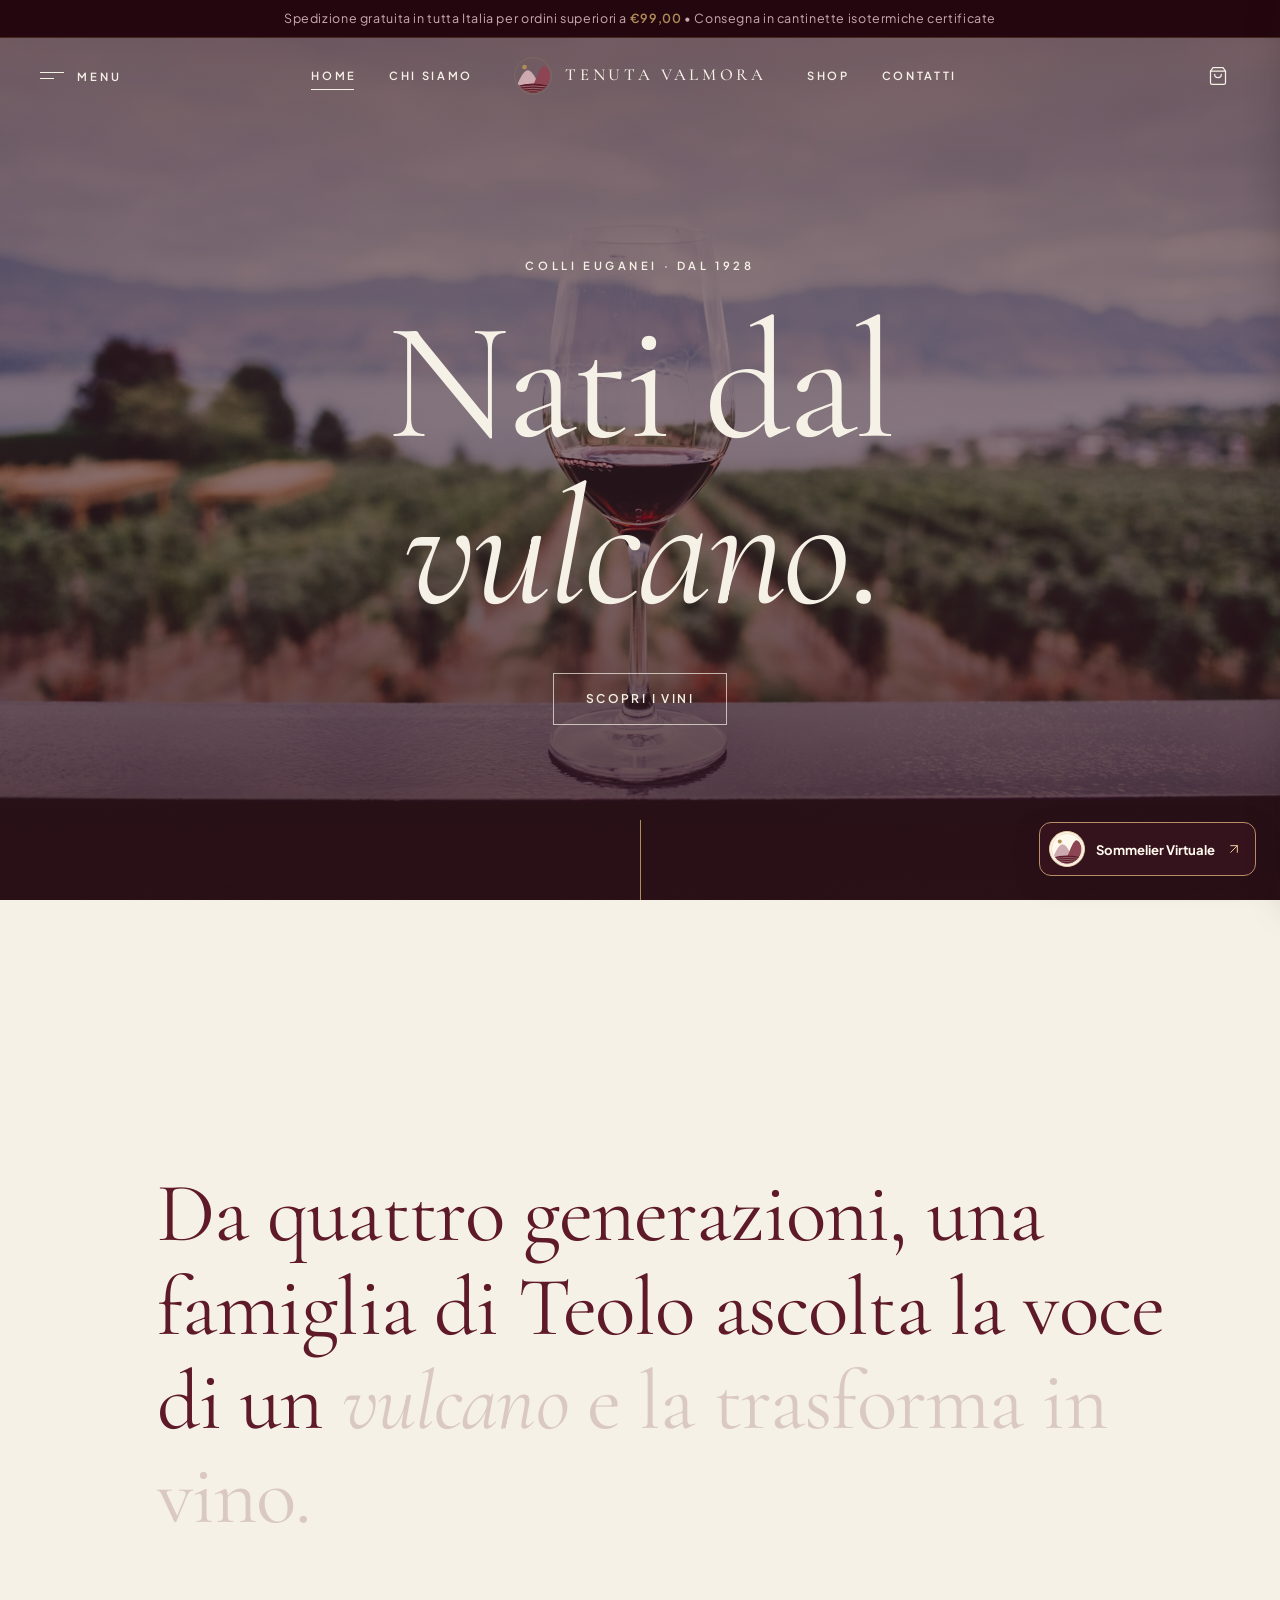
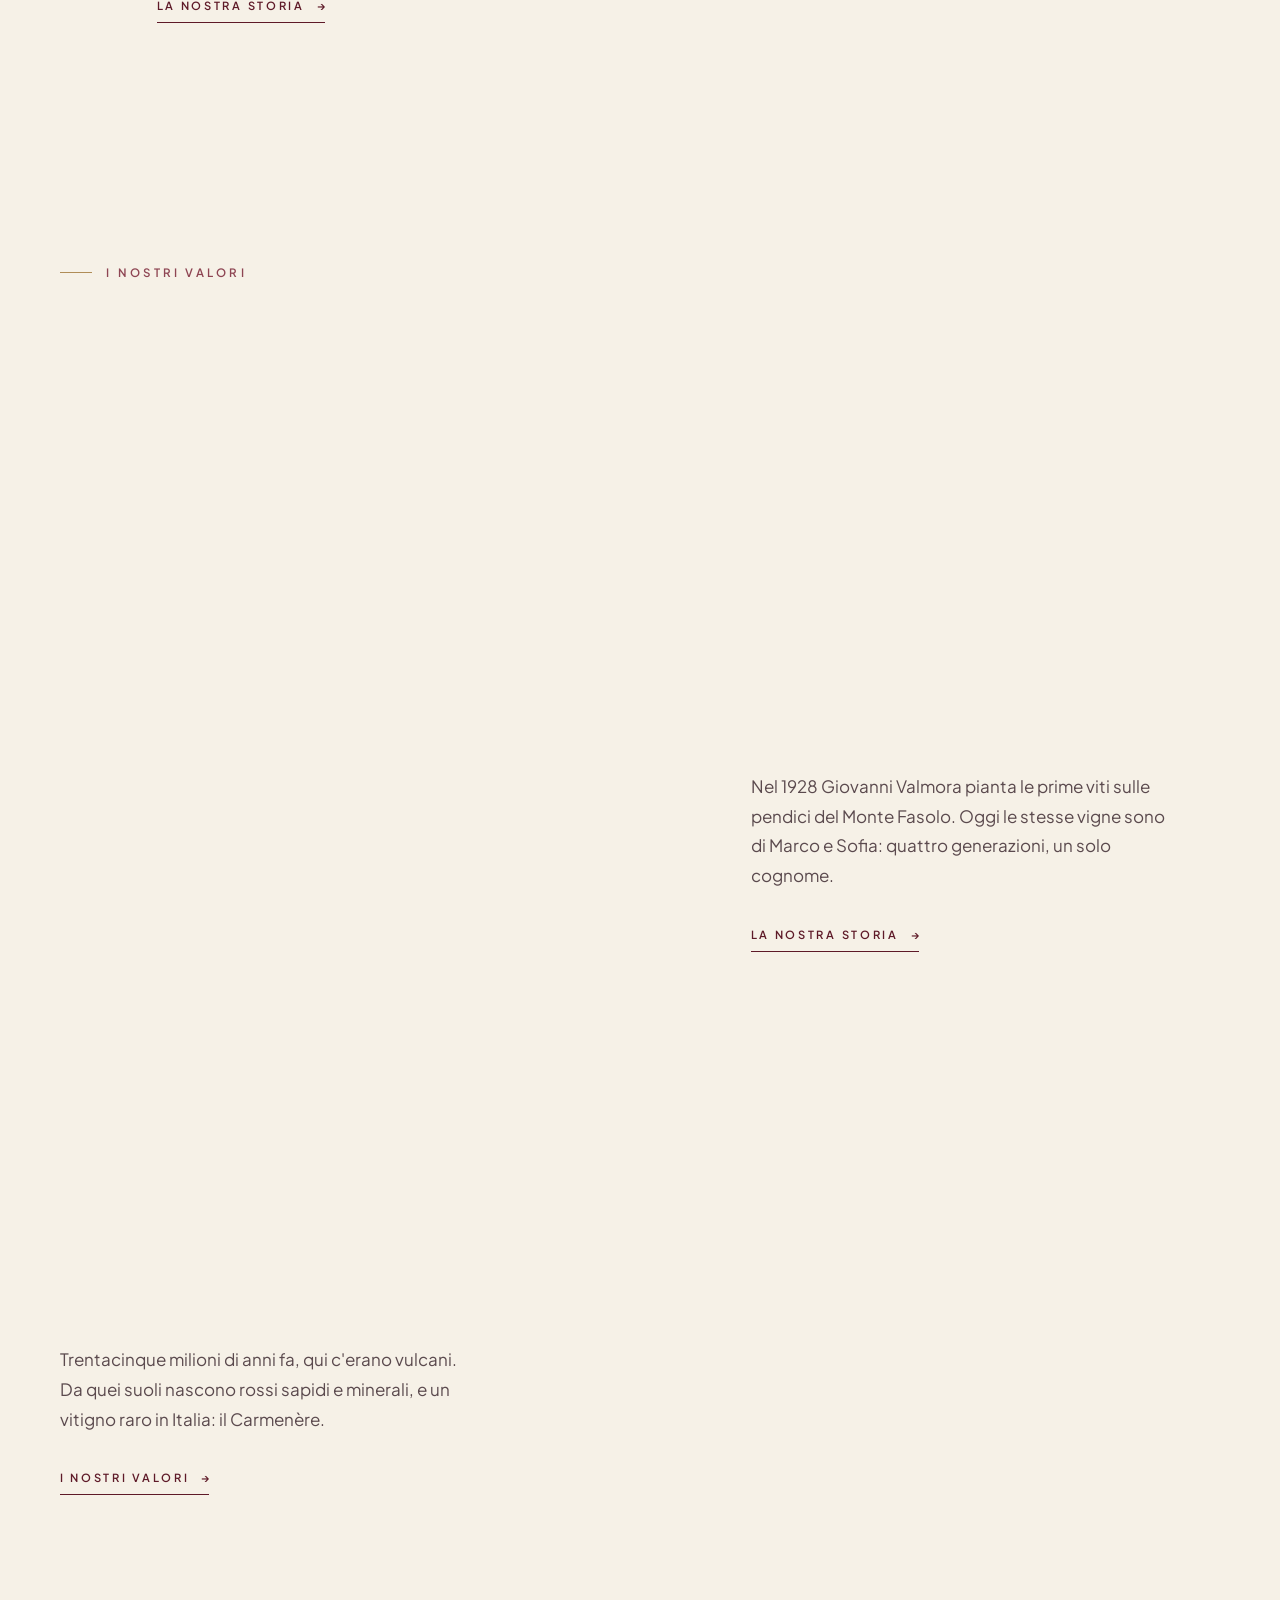
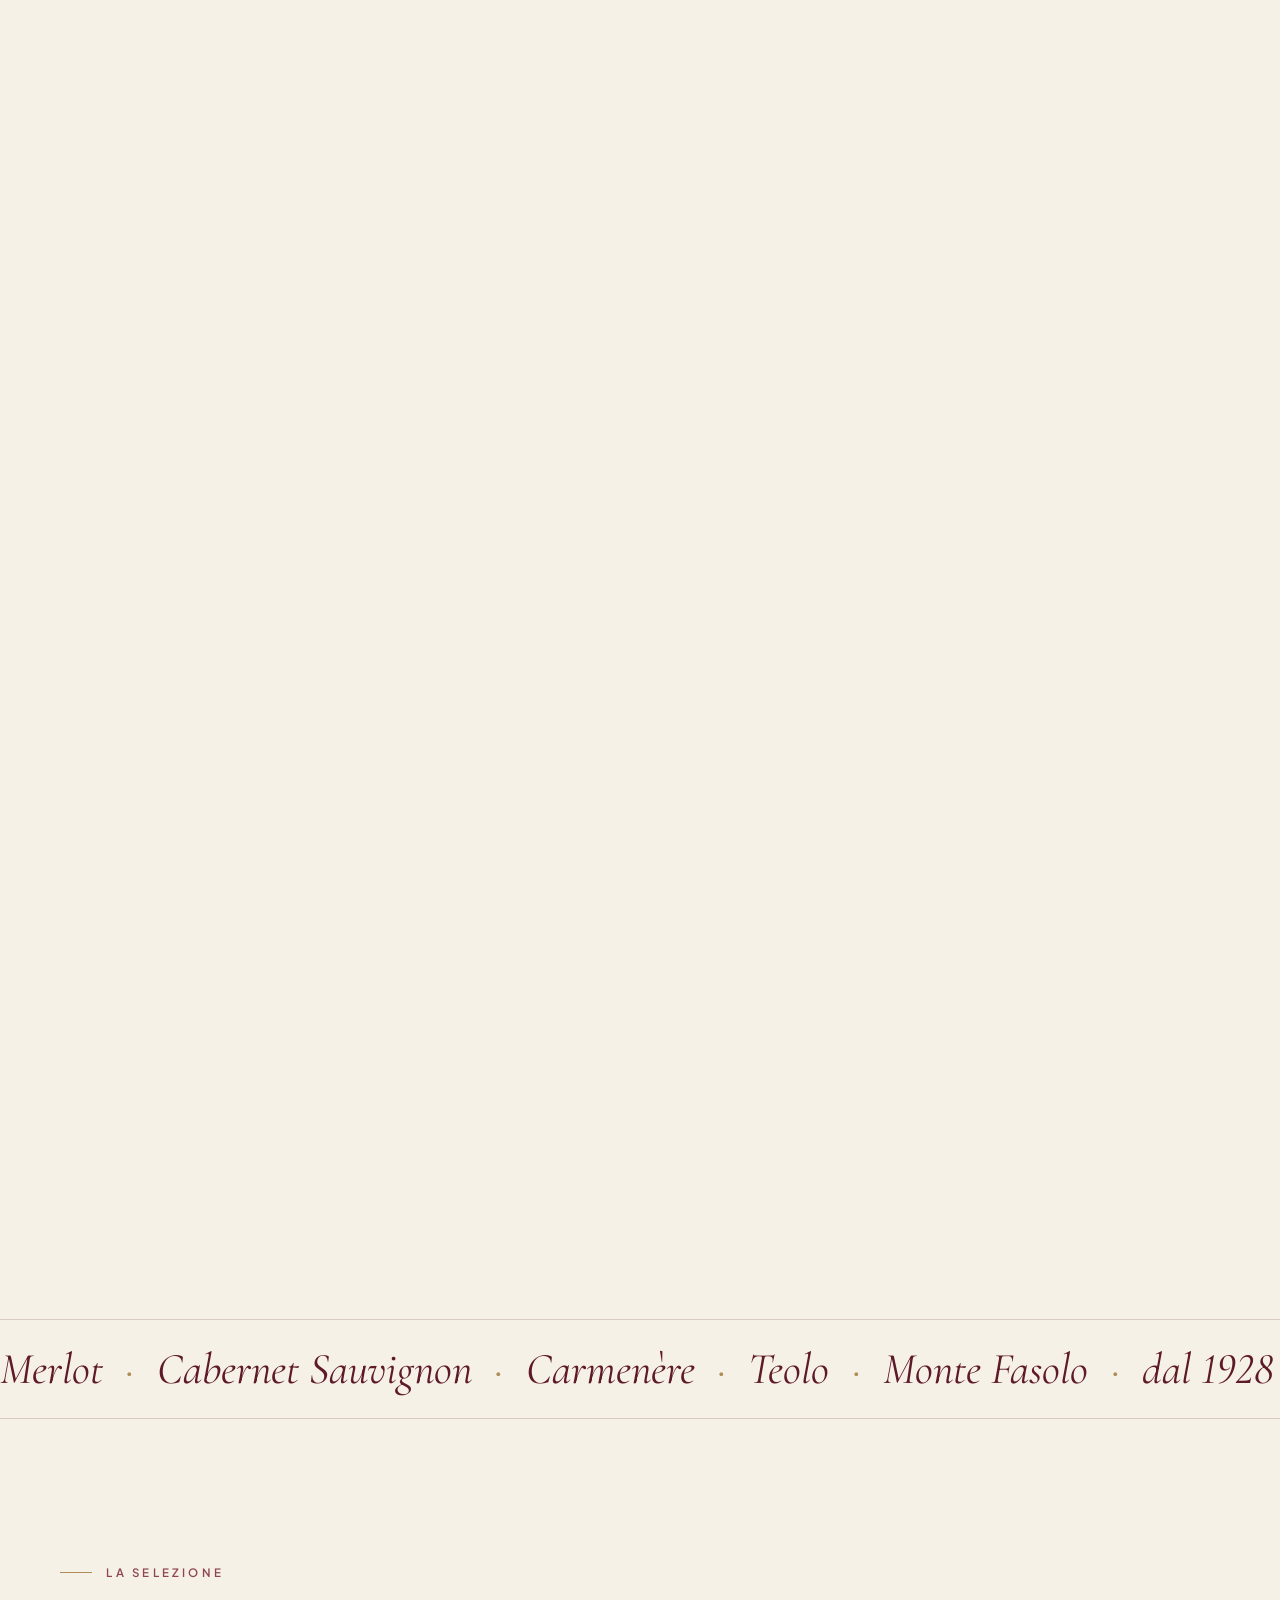
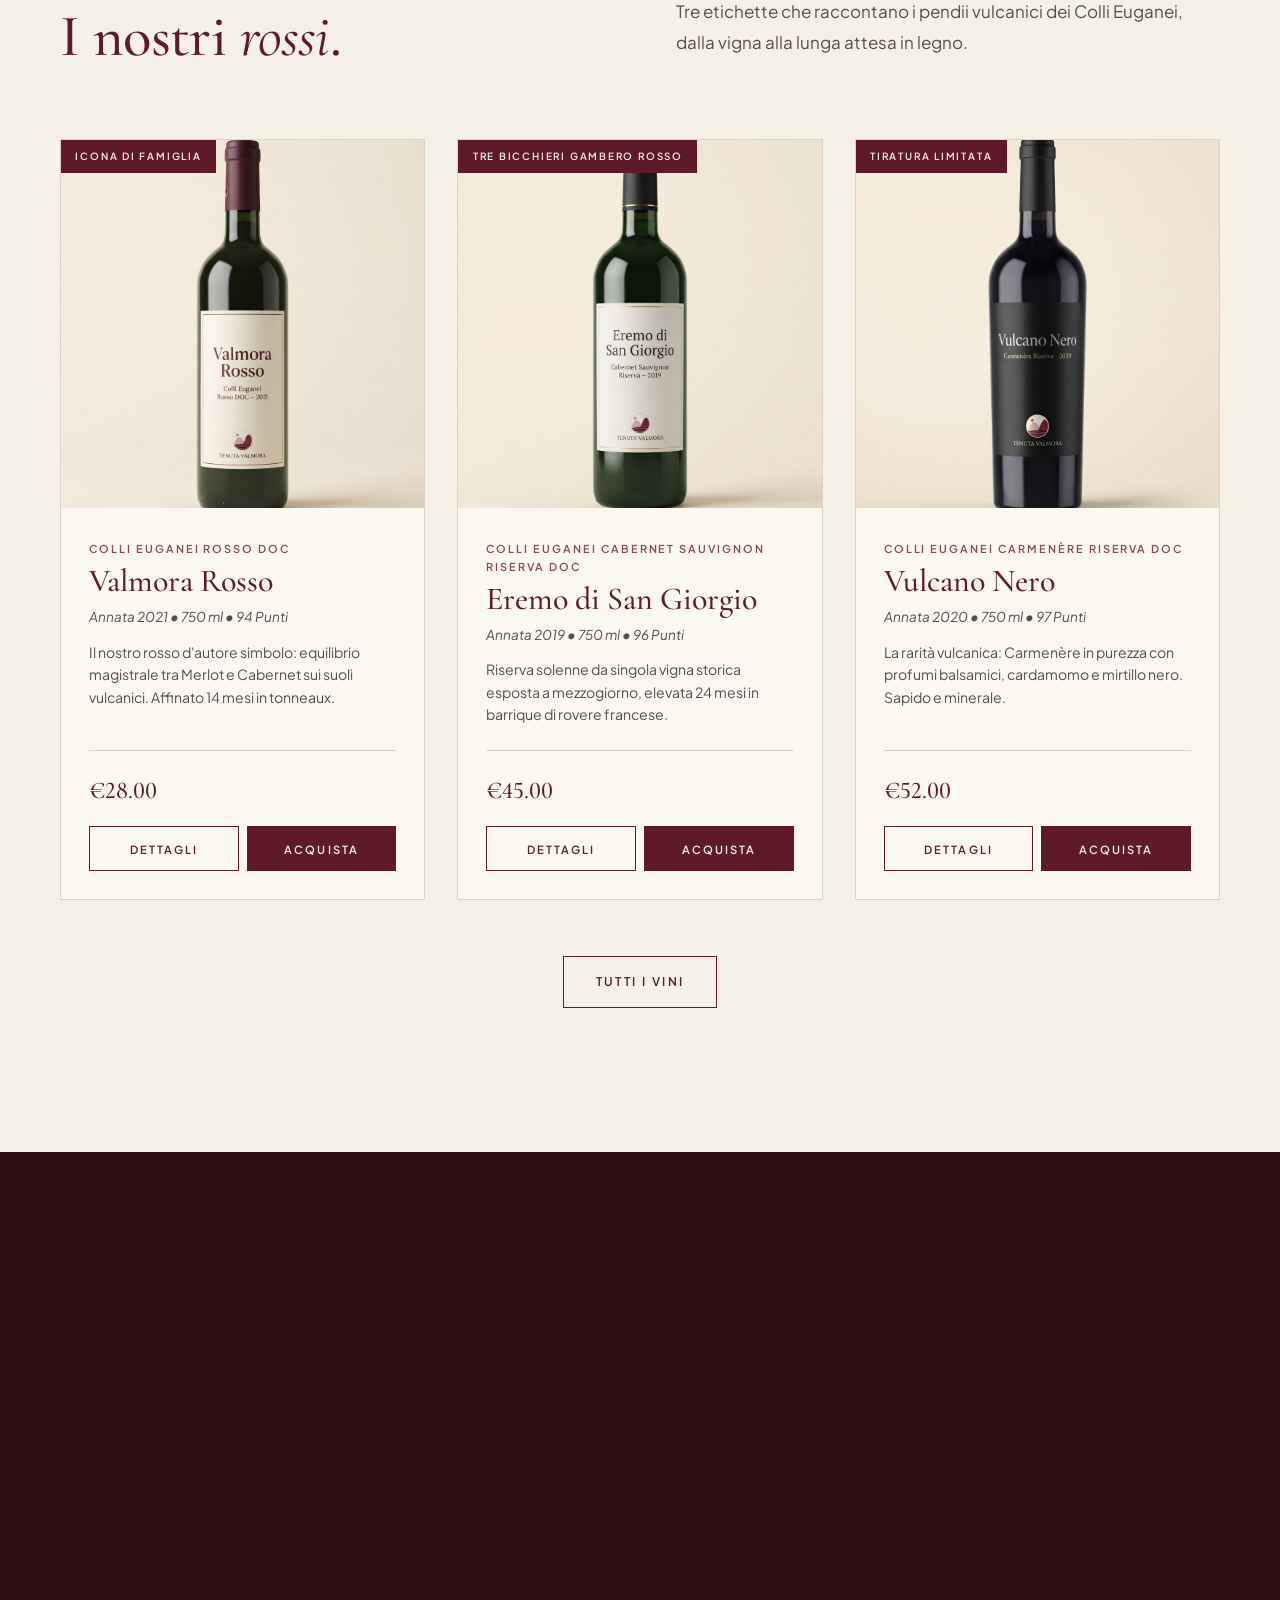
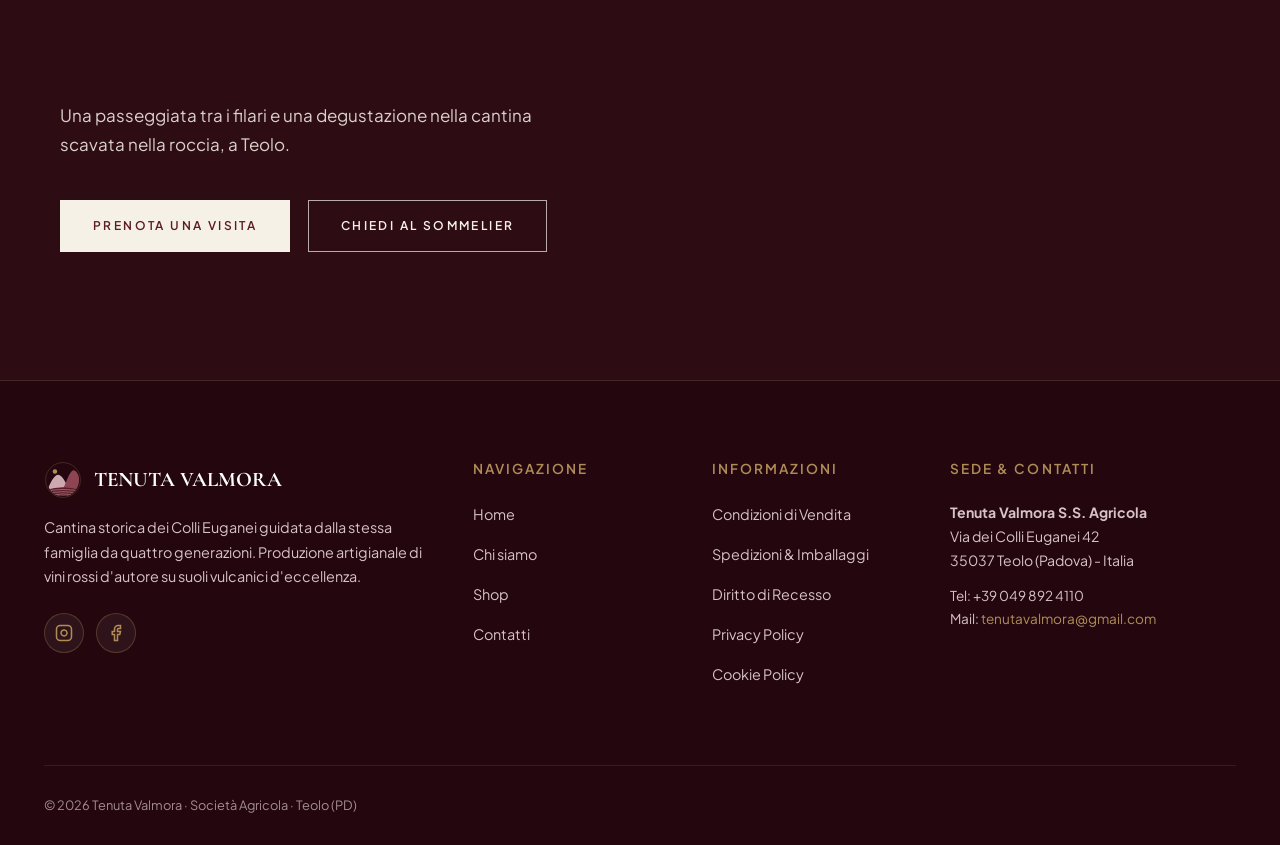
==== commit 159958d3: "Update chapter titles and sections in index.html" ====
--- a/index.html
+++ b/index.html
@@ -96,8 +96,13 @@
     <!-- 3. Tre capitoli: i valori -->
     <section class="home-chapters" aria-label="I nostri valori">
 
-      <!-- I · Radici -->
-      <article class="home-chapter home-chapter--1" id="radici" aria-labelledby="home-ch1-title">
+      <!-- Etichetta unica della sezione -->
+      <div class="home-container">
+        <p class="home-eyebrow home-chapters__label home-fade home-observe">I nostri valori</p>
+      </div>
+
+      <!-- Tradizione -->
+      <article class="home-chapter home-chapter--1" id="tradizione" aria-labelledby="home-ch1-title">
         <div class="home-container home-chapter__grid">
           <div class="home-chapter__media home-curtain home-observe">
             <div class="home-curtain__inner home-photo">
@@ -107,16 +112,15 @@
             </div>
           </div>
           <div class="home-chapter__body home-observe">
-            <p class="home-chapter__kicker home-fade"><span class="home-chapter__num" aria-hidden="true">I</span><span class="home-chapter__label">Dal 1928</span></p>
-            <h2 class="home-chapter__title home-lines" id="home-ch1-title">Radici.</h2>
-            <p class="home-chapter__text home-fade">Giovanni Valmora pianta le prime viti sulle pendici del Monte Fasolo. Oggi le stesse vigne sono di Marco e Sofia: quattro generazioni, un solo cognome.</p>
-            <a href="chi-siamo.html#la-famiglia" class="home-link home-chapter__more home-fade">La storia della famiglia</a>
+            <h2 class="home-chapter__title home-lines" id="home-ch1-title">Tradizione.</h2>
+            <p class="home-chapter__text home-fade">Nel 1928 Giovanni Valmora pianta le prime viti sulle pendici del Monte Fasolo. Oggi le stesse vigne sono di Marco e Sofia: quattro generazioni, un solo cognome.</p>
+            <a href="chi-siamo.html#generazioni" class="home-link home-chapter__more home-fade">La nostra storia</a>
           </div>
         </div>
       </article>
 
-      <!-- II · Vulcano -->
-      <article class="home-chapter home-chapter--2" id="vulcano" aria-labelledby="home-ch2-title">
+      <!-- Territorio -->
+      <article class="home-chapter home-chapter--2" id="territorio" aria-labelledby="home-ch2-title">
         <div class="home-container home-chapter__grid">
           <div class="home-chapter__media home-curtain home-observe">
             <div class="home-curtain__inner home-photo">
@@ -126,16 +130,15 @@
             </div>
           </div>
           <div class="home-chapter__body home-observe">
-            <p class="home-chapter__kicker home-fade"><span class="home-chapter__num" aria-hidden="true">II</span><span class="home-chapter__label">Trachite e basalto</span></p>
-            <h2 class="home-chapter__title home-lines" id="home-ch2-title">Vulcano.</h2>
+            <h2 class="home-chapter__title home-lines" id="home-ch2-title">Territorio.</h2>
             <p class="home-chapter__text home-fade">Trentacinque milioni di anni fa, qui c'erano vulcani. Da quei suoli nascono rossi sapidi e minerali, e un vitigno raro in Italia: il Carmenère.</p>
-            <a href="chi-siamo.html" class="home-link home-chapter__more home-fade">La nostra filosofia</a>
+            <a href="chi-siamo.html#valori" class="home-link home-chapter__more home-fade">I nostri valori</a>
           </div>
         </div>
       </article>
 
-      <!-- III · Tempo: foto a tutta larghezza -->
-      <article class="home-chapter home-chapter--3" id="tempo" aria-labelledby="home-ch3-title">
+      <!-- Cura: foto a tutta larghezza -->
+      <article class="home-chapter home-chapter--3" id="cura" aria-labelledby="home-ch3-title">
         <div class="home-chapter__media home-curtain home-observe">
           <div class="home-curtain__inner home-photo">
             <svg class="home-photo__motif" viewBox="0 0 600 300" fill="none" stroke="currentColor" stroke-opacity="0.3" stroke-width="1" aria-hidden="true" focusable="false"><circle cx="300" cy="80" r="34" stroke="#B08D57" stroke-opacity="0.8"/><path d="M-20 205 Q300 85 620 205"/><path d="M-20 230 Q300 110 620 230"/><path d="M-20 255 Q300 135 620 255"/><path d="M-20 280 Q300 160 620 280"/><path d="M-20 305 Q300 185 620 305"/></svg>
@@ -145,10 +148,9 @@
         </div>
         <div class="home-container">
           <div class="home-chapter__body home-observe">
-            <p class="home-chapter__kicker home-fade"><span class="home-chapter__num" aria-hidden="true">III</span><span class="home-chapter__label">Senza fretta</span></p>
-            <h2 class="home-chapter__title home-lines" id="home-ch3-title">Tempo.</h2>
+            <h2 class="home-chapter__title home-lines" id="home-ch3-title">Cura.</h2>
             <p class="home-chapter__text home-fade">Lieviti indigeni, macerazioni lente, lunghi riposi in rovere nella bottaia scavata nella roccia. È il vino a decidere quando è pronto.</p>
-            <a href="chi-siamo.html" class="home-link home-chapter__more home-fade">Chi siamo</a>
+            <a href="chi-siamo.html#missione" class="home-link home-chapter__more home-fade">La nostra missione</a>
           </div>
         </div>
       </article>
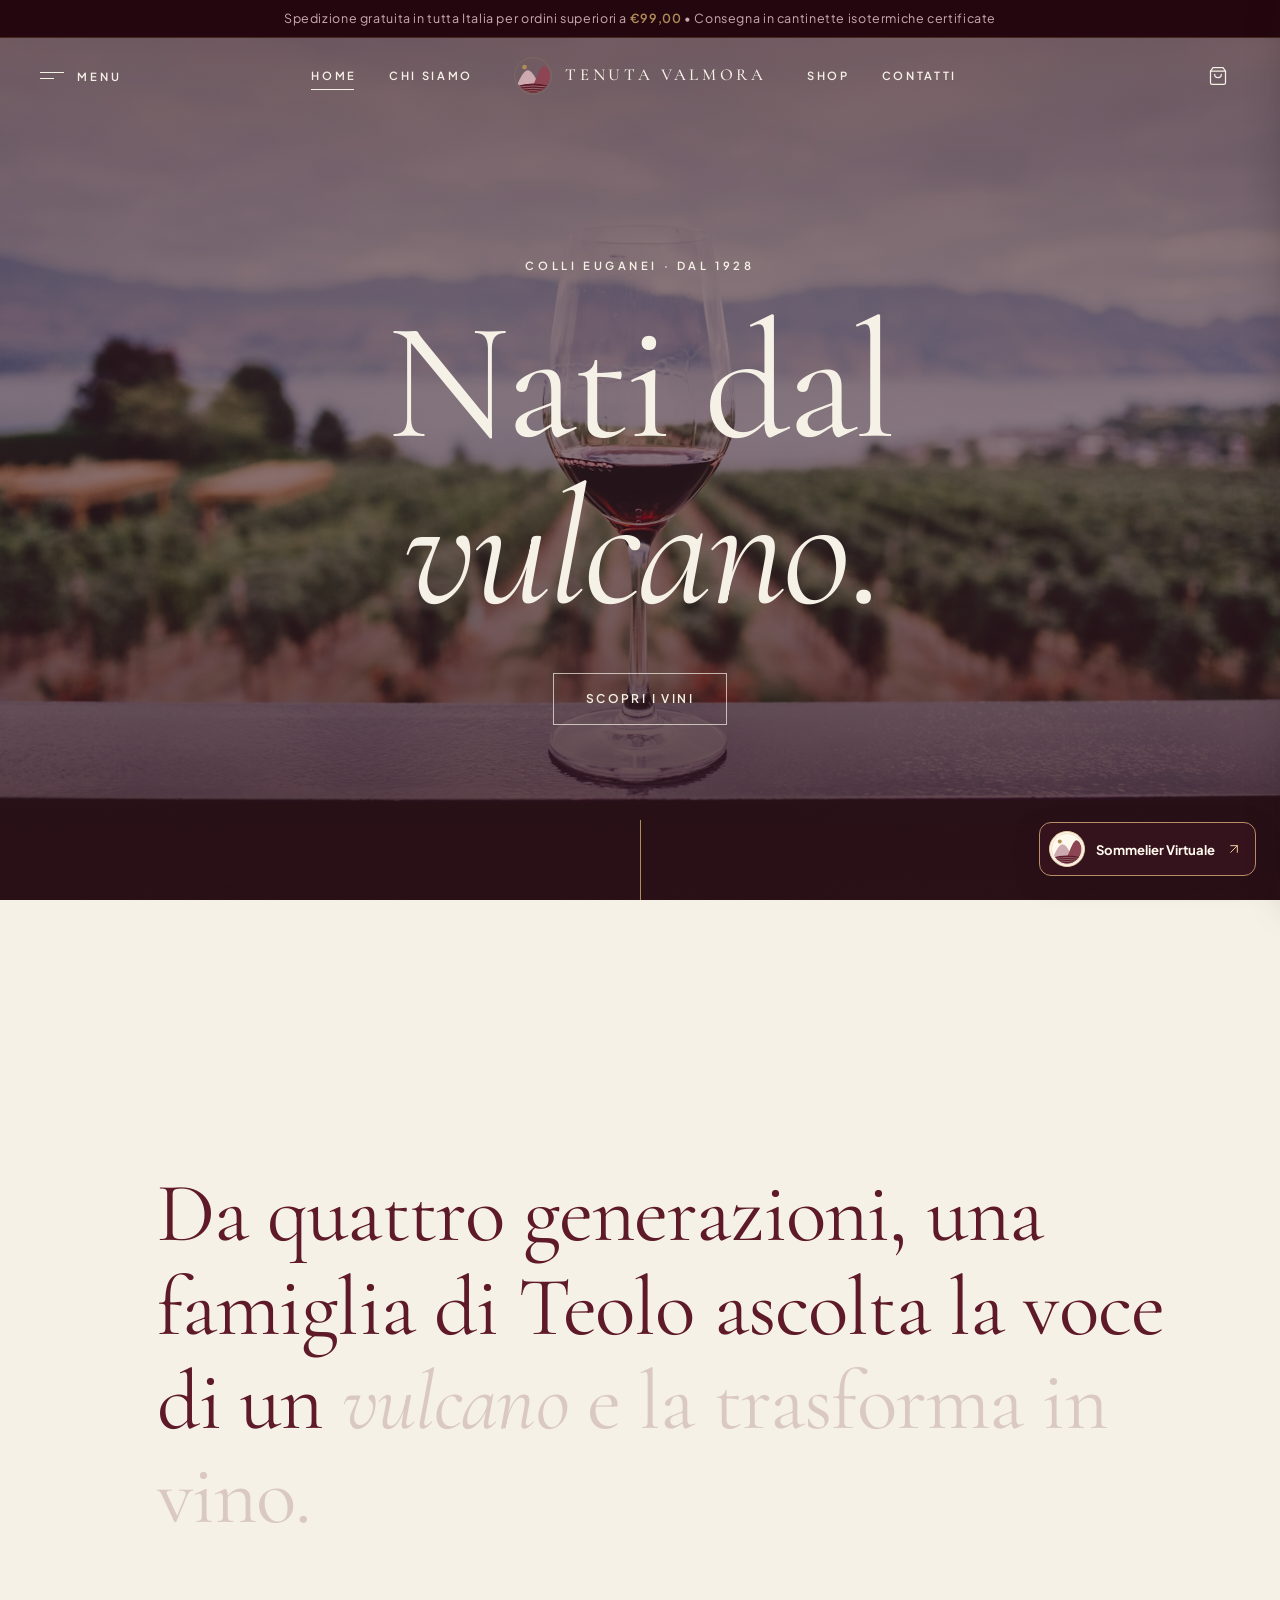
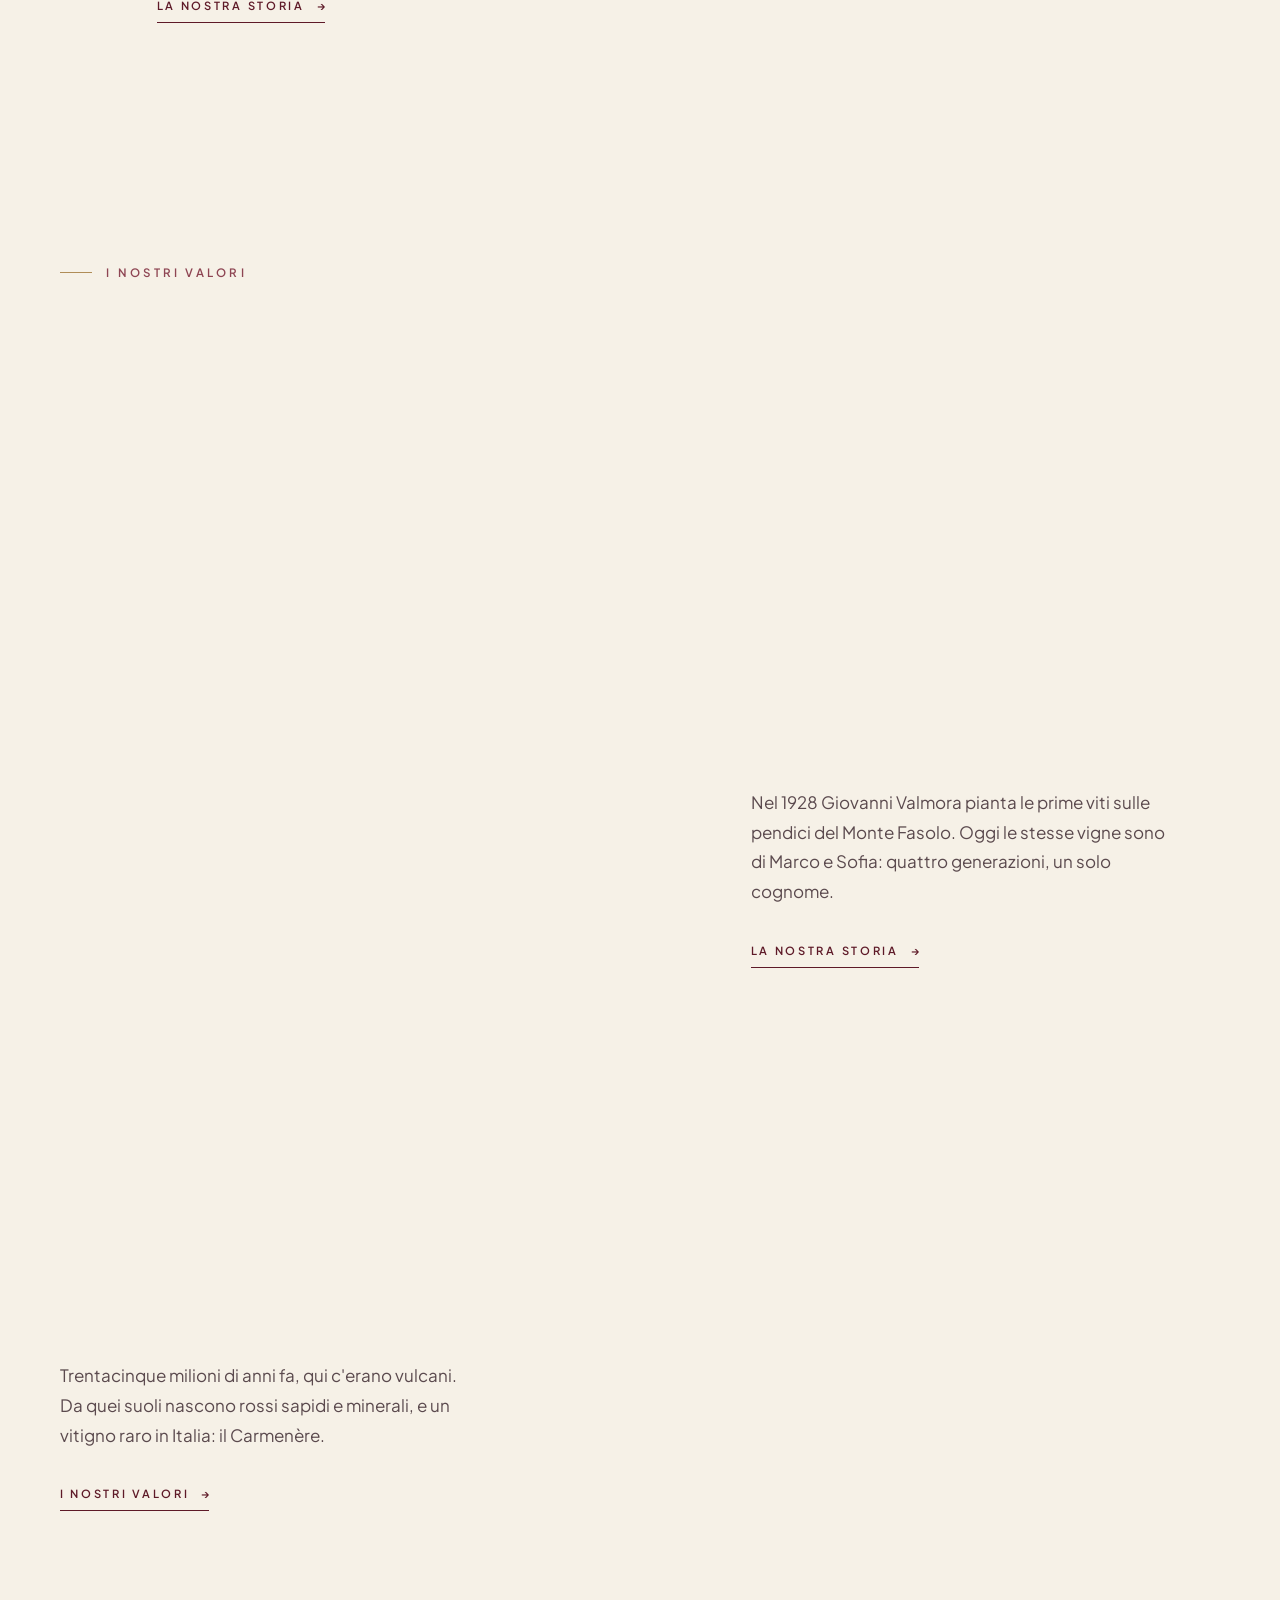
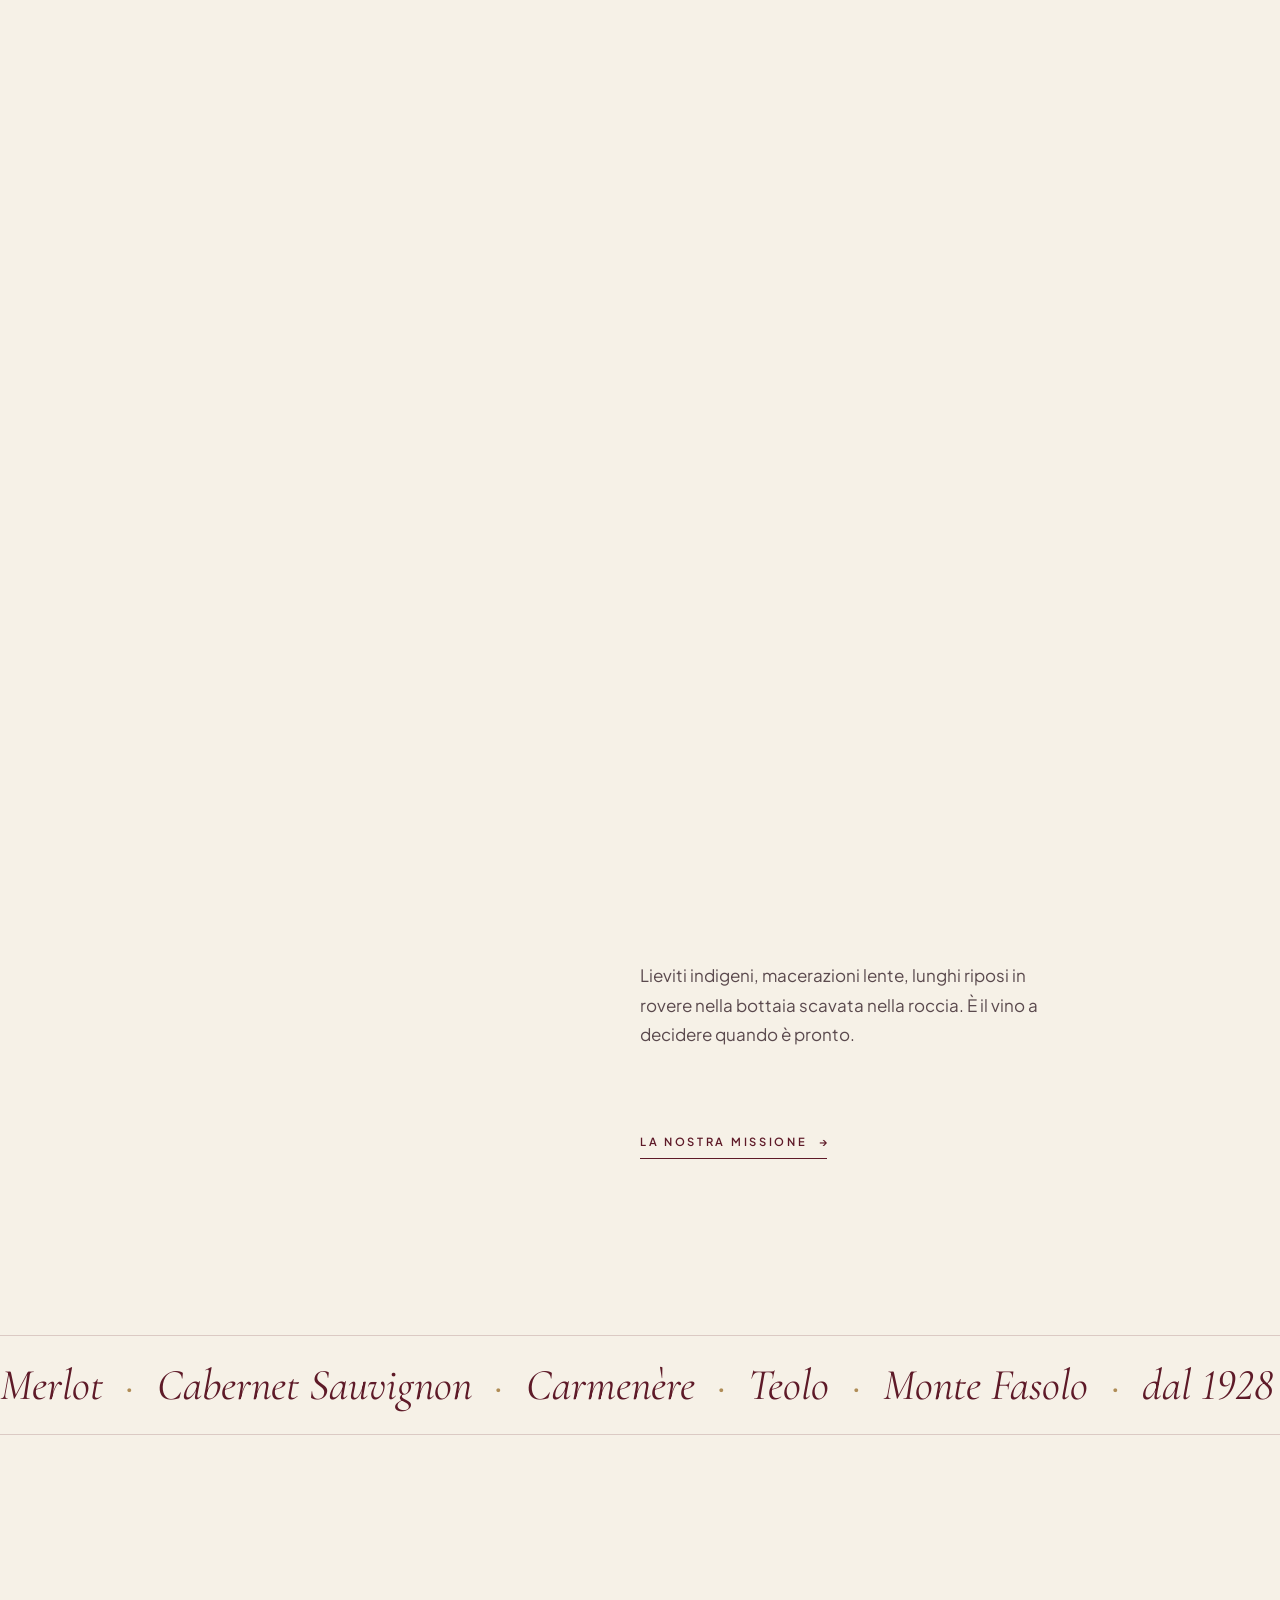
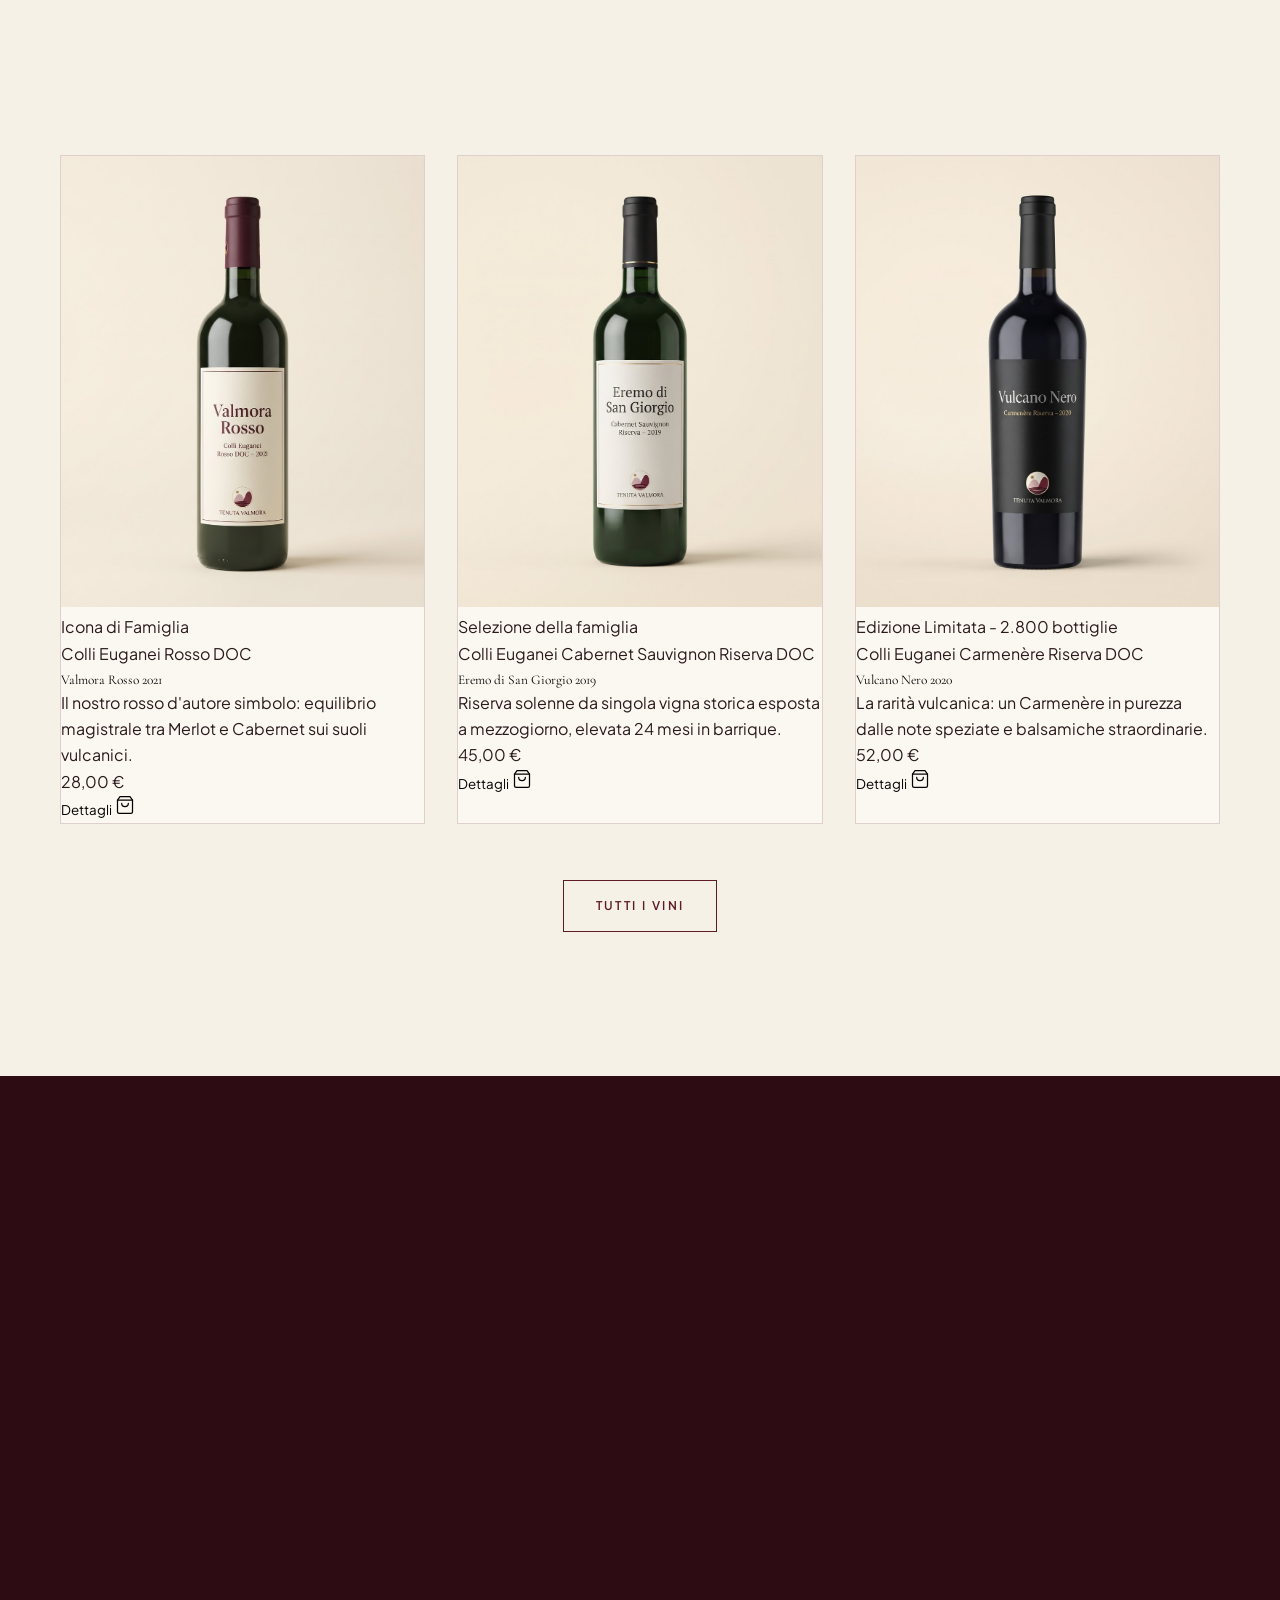
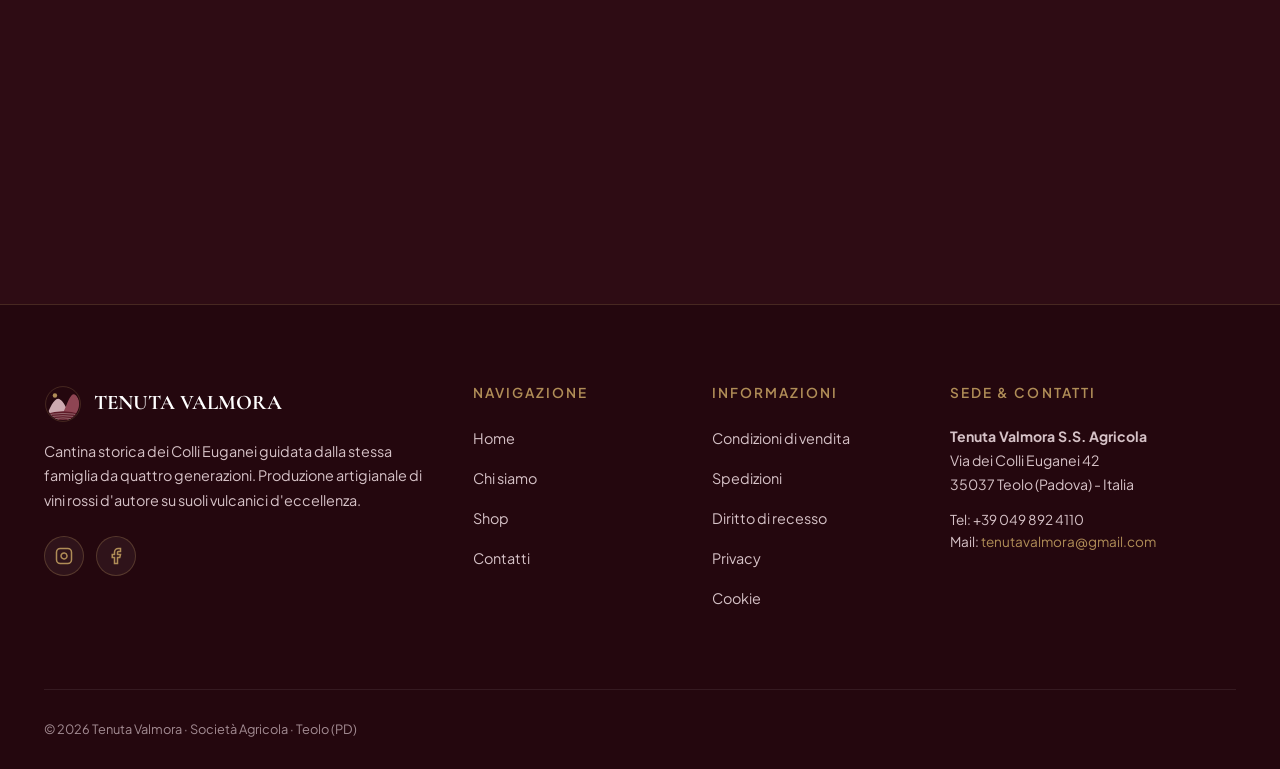
==== commit cebbfdae: "Refactor product cards to wine-card format" ====
--- a/index.html
+++ b/index.html
@@ -236,63 +236,78 @@
         <!-- Card prodotto: markup condiviso con lo shop, non modificare qui -->
         <div class="products-grid home-reveal">
         <!-- Vino 1: Valmora Rosso -->
-        <article class="product-card">
-          <div class="product-badge">Icona di Famiglia</div>
-          <div class="product-image-wrapper">
-            <img src="assets/images/bottle-rosso.jpg" alt="Valmora Rosso Colli Euganei DOC" class="product-image">
-          </div>
-          <div class="product-info">
-            <span class="product-appellation">Colli Euganei Rosso DOC</span>
-            <h3 class="product-name">Valmora Rosso</h3>
-            <div class="product-vintage">Annata 2021 &bull; 750 ml &bull; 94 Punti</div>
-            <p class="product-desc">Il nostro rosso d'autore simbolo: equilibrio magistrale tra Merlot e Cabernet sui suoli vulcanici. Affinato 14 mesi in tonneaux.</p>
-            <div class="product-bottom">
-              <div class="product-price">€28.00</div>
-              <div style="display:flex; gap:0.5rem;">
-                <button type="button" class="btn btn-outline btn-sm" onclick="openProductModal('valmora-rosso-doc')">Dettagli</button>
-                <button type="button" class="btn btn-primary btn-sm" onclick="addToCart('valmora-rosso-doc', 1)">Acquista</button>
+        <article class="product-card wine-card">
+          <div class="wine-card__inner">
+            <div class="wine-card__media">
+              <button type="button" class="wine-card__image-btn" onclick="openProductModal('valmora-rosso-doc')" aria-label="Dettagli di Valmora Rosso">
+                <img src="assets/images/bottle-rosso.jpg" alt="Bottiglia di Valmora Rosso 2021" class="wine-card__img" width="1000" height="1241" loading="lazy">
+              </button>
+              <span class="wine-card__badge">Icona di Famiglia</span>
+            </div>
+            <div class="wine-card__body">
+              <p class="wine-card__appellation">Colli Euganei Rosso DOC</p>
+              <h3 class="wine-card__name"><button type="button" class="wine-card__name-btn" onclick="openProductModal('valmora-rosso-doc')">Valmora Rosso <span class="wine-card__vintage">2021</span></button></h3>
+              <p class="wine-card__desc">Il nostro rosso d'autore simbolo: equilibrio magistrale tra Merlot e Cabernet sui suoli vulcanici.</p>
+              <div class="wine-card__bottom">
+                <p class="wine-card__price">28,00&nbsp;€</p>
+                <div class="wine-card__actions">
+                  <button type="button" class="wine-card__details" onclick="openProductModal('valmora-rosso-doc')">Dettagli</button>
+                  <button type="button" class="wine-card__add" onclick="addToCart('valmora-rosso-doc', 1)" aria-label="Aggiungi Valmora Rosso al carrello">
+                    <svg width="20" height="20" viewBox="0 0 24 24" fill="none" stroke="currentColor" stroke-width="1.5" stroke-linecap="round" stroke-linejoin="round" aria-hidden="true" focusable="false"><path d="M6 2L3 6v14a2 2 0 0 0 2 2h14a2 2 0 0 0 2-2V6l-3-4z"></path><line x1="3" y1="6" x2="21" y2="6"></line><path d="M16 10a4 4 0 0 1-8 0"></path></svg>
+                  </button>
+                </div>
               </div>
             </div>
           </div>
         </article>
 
         <!-- Vino 2: Eremo di San Giorgio -->
-        <article class="product-card">
-          <div class="product-badge">Tre Bicchieri Gambero Rosso</div>
-          <div class="product-image-wrapper">
-            <img src="assets/images/bottle-cabernet.jpg" alt="Eremo di San Giorgio Cabernet Sauvignon Riserva" class="product-image">
-          </div>
-          <div class="product-info">
-            <span class="product-appellation">Colli Euganei Cabernet Sauvignon Riserva DOC</span>
-            <h3 class="product-name">Eremo di San Giorgio</h3>
-            <div class="product-vintage">Annata 2019 &bull; 750 ml &bull; 96 Punti</div>
-            <p class="product-desc">Riserva solenne da singola vigna storica esposta a mezzogiorno, elevata 24 mesi in barrique di rovere francese.</p>
-            <div class="product-bottom">
-              <div class="product-price">€45.00</div>
-              <div style="display:flex; gap:0.5rem;">
-                <button type="button" class="btn btn-outline btn-sm" onclick="openProductModal('eremo-san-giorgio-cabernet')">Dettagli</button>
-                <button type="button" class="btn btn-primary btn-sm" onclick="addToCart('eremo-san-giorgio-cabernet', 1)">Acquista</button>
+        <article class="product-card wine-card">
+          <div class="wine-card__inner">
+            <div class="wine-card__media">
+              <button type="button" class="wine-card__image-btn" onclick="openProductModal('eremo-san-giorgio-cabernet')" aria-label="Dettagli di Eremo di San Giorgio">
+                <img src="assets/images/bottle-cabernet.jpg" alt="Bottiglia di Eremo di San Giorgio 2019" class="wine-card__img" width="1000" height="1241" loading="lazy">
+              </button>
+              <span class="wine-card__badge">Selezione della famiglia</span>
+            </div>
+            <div class="wine-card__body">
+              <p class="wine-card__appellation">Colli Euganei Cabernet Sauvignon Riserva DOC</p>
+              <h3 class="wine-card__name"><button type="button" class="wine-card__name-btn" onclick="openProductModal('eremo-san-giorgio-cabernet')">Eremo di San Giorgio <span class="wine-card__vintage">2019</span></button></h3>
+              <p class="wine-card__desc">Riserva solenne da singola vigna storica esposta a mezzogiorno, elevata 24 mesi in barrique.</p>
+              <div class="wine-card__bottom">
+                <p class="wine-card__price">45,00&nbsp;€</p>
+                <div class="wine-card__actions">
+                  <button type="button" class="wine-card__details" onclick="openProductModal('eremo-san-giorgio-cabernet')">Dettagli</button>
+                  <button type="button" class="wine-card__add" onclick="addToCart('eremo-san-giorgio-cabernet', 1)" aria-label="Aggiungi Eremo di San Giorgio al carrello">
+                    <svg width="20" height="20" viewBox="0 0 24 24" fill="none" stroke="currentColor" stroke-width="1.5" stroke-linecap="round" stroke-linejoin="round" aria-hidden="true" focusable="false"><path d="M6 2L3 6v14a2 2 0 0 0 2 2h14a2 2 0 0 0 2-2V6l-3-4z"></path><line x1="3" y1="6" x2="21" y2="6"></line><path d="M16 10a4 4 0 0 1-8 0"></path></svg>
+                  </button>
+                </div>
               </div>
             </div>
           </div>
         </article>
 
         <!-- Vino 3: Vulcano Nero -->
-        <article class="product-card">
-          <div class="product-badge">Tiratura Limitata</div>
-          <div class="product-image-wrapper">
-            <img src="assets/images/bottle-carmenere.jpg" alt="Vulcano Nero Carmenère Riserva DOC" class="product-image">
-          </div>
-          <div class="product-info">
-            <span class="product-appellation">Colli Euganei Carmenère Riserva DOC</span>
-            <h3 class="product-name">Vulcano Nero</h3>
-            <div class="product-vintage">Annata 2020 &bull; 750 ml &bull; 97 Punti</div>
-            <p class="product-desc">La rarità vulcanica: Carmenère in purezza con profumi balsamici, cardamomo e mirtillo nero. Sapido e minerale.</p>
-            <div class="product-bottom">
-              <div class="product-price">€52.00</div>
-              <div style="display:flex; gap:0.5rem;">
-                <button type="button" class="btn btn-outline btn-sm" onclick="openProductModal('vulcano-nero-carmenere')">Dettagli</button>
-                <button type="button" class="btn btn-primary btn-sm" onclick="addToCart('vulcano-nero-carmenere', 1)">Acquista</button>
+        <article class="product-card wine-card">
+          <div class="wine-card__inner">
+            <div class="wine-card__media">
+              <button type="button" class="wine-card__image-btn" onclick="openProductModal('vulcano-nero-carmenere')" aria-label="Dettagli di Vulcano Nero">
+                <img src="assets/images/bottle-carmenere.jpg" alt="Bottiglia di Vulcano Nero 2020" class="wine-card__img" width="1000" height="1241" loading="lazy">
+              </button>
+              <span class="wine-card__badge">Edizione Limitata - 2.800 bottiglie</span>
+            </div>
+            <div class="wine-card__body">
+              <p class="wine-card__appellation">Colli Euganei Carmenère Riserva DOC</p>
+              <h3 class="wine-card__name"><button type="button" class="wine-card__name-btn" onclick="openProductModal('vulcano-nero-carmenere')">Vulcano Nero <span class="wine-card__vintage">2020</span></button></h3>
+              <p class="wine-card__desc">La rarità vulcanica: un Carmenère in purezza dalle note speziate e balsamiche straordinarie.</p>
+              <div class="wine-card__bottom">
+                <p class="wine-card__price">52,00&nbsp;€</p>
+                <div class="wine-card__actions">
+                  <button type="button" class="wine-card__details" onclick="openProductModal('vulcano-nero-carmenere')">Dettagli</button>
+                  <button type="button" class="wine-card__add" onclick="addToCart('vulcano-nero-carmenere', 1)" aria-label="Aggiungi Vulcano Nero al carrello">
+                    <svg width="20" height="20" viewBox="0 0 24 24" fill="none" stroke="currentColor" stroke-width="1.5" stroke-linecap="round" stroke-linejoin="round" aria-hidden="true" focusable="false"><path d="M6 2L3 6v14a2 2 0 0 0 2 2h14a2 2 0 0 0 2-2V6l-3-4z"></path><line x1="3" y1="6" x2="21" y2="6"></line><path d="M16 10a4 4 0 0 1-8 0"></path></svg>
+                  </button>
+                </div>
               </div>
             </div>
           </div>
--- a/assets/css/home.css
+++ b/assets/css/home.css
@@ -443,40 +443,9 @@
   margin-top: 2.25rem;
 }
 
-.home-chapter__kicker {
-  display: flex;
-  align-items: center;
-  gap: 1rem;
-  margin: 0 0 1.25rem;
-  --home-d: 0.35s;
-}
-
-.home-chapter__num {
-  font-family: var(--font-serif);
-  font-size: 2.75rem;
-  font-style: italic;
-  font-weight: 400;
-  line-height: 1;
-  color: var(--home-bordeaux);
-}
-
-.home-chapter__label {
-  display: inline-flex;
-  align-items: center;
-  gap: 1rem;
-  font-family: var(--font-sans);
-  font-size: 0.7rem;
-  font-weight: 600;
-  letter-spacing: 0.28em;
-  text-transform: uppercase;
-  color: var(--home-bordeaux);
-}
-
-.home-chapter__label::before {
-  content: '';
-  width: 2.5rem;
-  height: 1px;
-  background-color: var(--home-oro);
+/* Etichetta unica della sezione ("I nostri valori") */
+.home-chapters__label {
+  margin-bottom: 2.5rem;
 }
 
 .home-chapter__title {
@@ -1013,13 +982,12 @@
     display: grid;
     grid-template-columns: 5fr 1fr 6fr;
     grid-template-areas:
-      "kicker . text"
+      ".      . text"
       "title  . more";
     align-items: end;
     margin-top: 3.5rem;
   }
 
-  .home-chapter--3 .home-chapter__kicker { grid-area: kicker; }
   .home-chapter--3 .home-chapter__title { grid-area: title; margin-bottom: 0; }
 
   .home-chapter--3 .home-chapter__text {
--- a/assets/css/layout.css
+++ b/assets/css/layout.css
@@ -25,8 +25,8 @@
 }
 
 /* Ancore del menu: la sezione non finisce sotto l'header */
-#radici, #vulcano, #tempo, #home-vini, #home-visita,
-#la-famiglia, #generazioni, #filosofia,
+#tradizione, #territorio, #cura, #home-vini, #home-visita,
+#la-famiglia, #generazioni, #missione, #valori,
 #scrivici, #recapiti, #come-raggiungerci,
 #condizioni, #spedizioni, #recesso, #privacy, #cookie {
   scroll-margin-top: calc(var(--header-h) + 16px);
@@ -281,8 +281,8 @@
 
 /* Numero piccolo in alto a destra dell'icona; display gestito da cart.js */
 .site-header .cart-badge {
-  top: 7px;
-  right: 3px;
+  top: 9px;
+  right: 6px;
   width: auto;
   height: auto;
   border: 0;
@@ -311,6 +311,15 @@
 .site-header button:focus-visible {
   outline: 2px solid currentColor;
   outline-offset: 4px;
+}
+
+/* Menu richiuso col mouse: niente riquadro finché non si usa la tastiera (classe da layout.js) */
+.site-header .mobile-menu-btn.site-header__menu-btn--quiet:focus-visible {
+  outline: none;
+}
+
+.site-header .mobile-menu-btn.site-header__menu-btn--quiet:focus-visible .site-header__menu-line--short {
+  width: 14px;
 }
 
 @media (min-width: 600px) {
@@ -598,7 +607,6 @@
 .site-menu.open .site-menu__col:nth-child(2) { transition-delay: 0.37s; }
 .site-menu.open .site-menu__col:nth-child(3) { transition-delay: 0.44s; }
 .site-menu.open .site-menu__col:nth-child(4) { transition-delay: 0.51s; }
-.site-menu.open .site-menu__col:nth-child(5) { transition-delay: 0.58s; }
 
 @media (min-width: 600px) {
   .site-menu__brand-name { display: block; }
@@ -617,7 +625,7 @@
   }
 }
 
-/* Da 1024px (come l'header): 5 colonne uguali, testo centrato */
+/* Da 1024px (come l'header): 4 colonne uguali, testo centrato */
 @media (min-width: 1024px) {
   .site-menu__nav {
     padding-top: 14vh;
@@ -625,9 +633,9 @@
 
   .site-menu__cols {
     display: grid;
-    grid-template-columns: repeat(5, 1fr);
+    grid-template-columns: repeat(4, 1fr);
     gap: 2.5rem;
-    max-width: 1240px;
+    max-width: 1040px;
     margin: 0 auto;
   }
 
@@ -803,6 +811,13 @@
 @media (min-width: 768px) {
   .footer-bottom {
     flex-direction: row;
+  }
+}
+
+/* Su mobile il bottone del chatbot sta in basso: spazio sotto il copyright */
+@media (max-width: 767px) {
+  .footer-bottom {
+    padding-bottom: 6rem;
   }
 }
 
